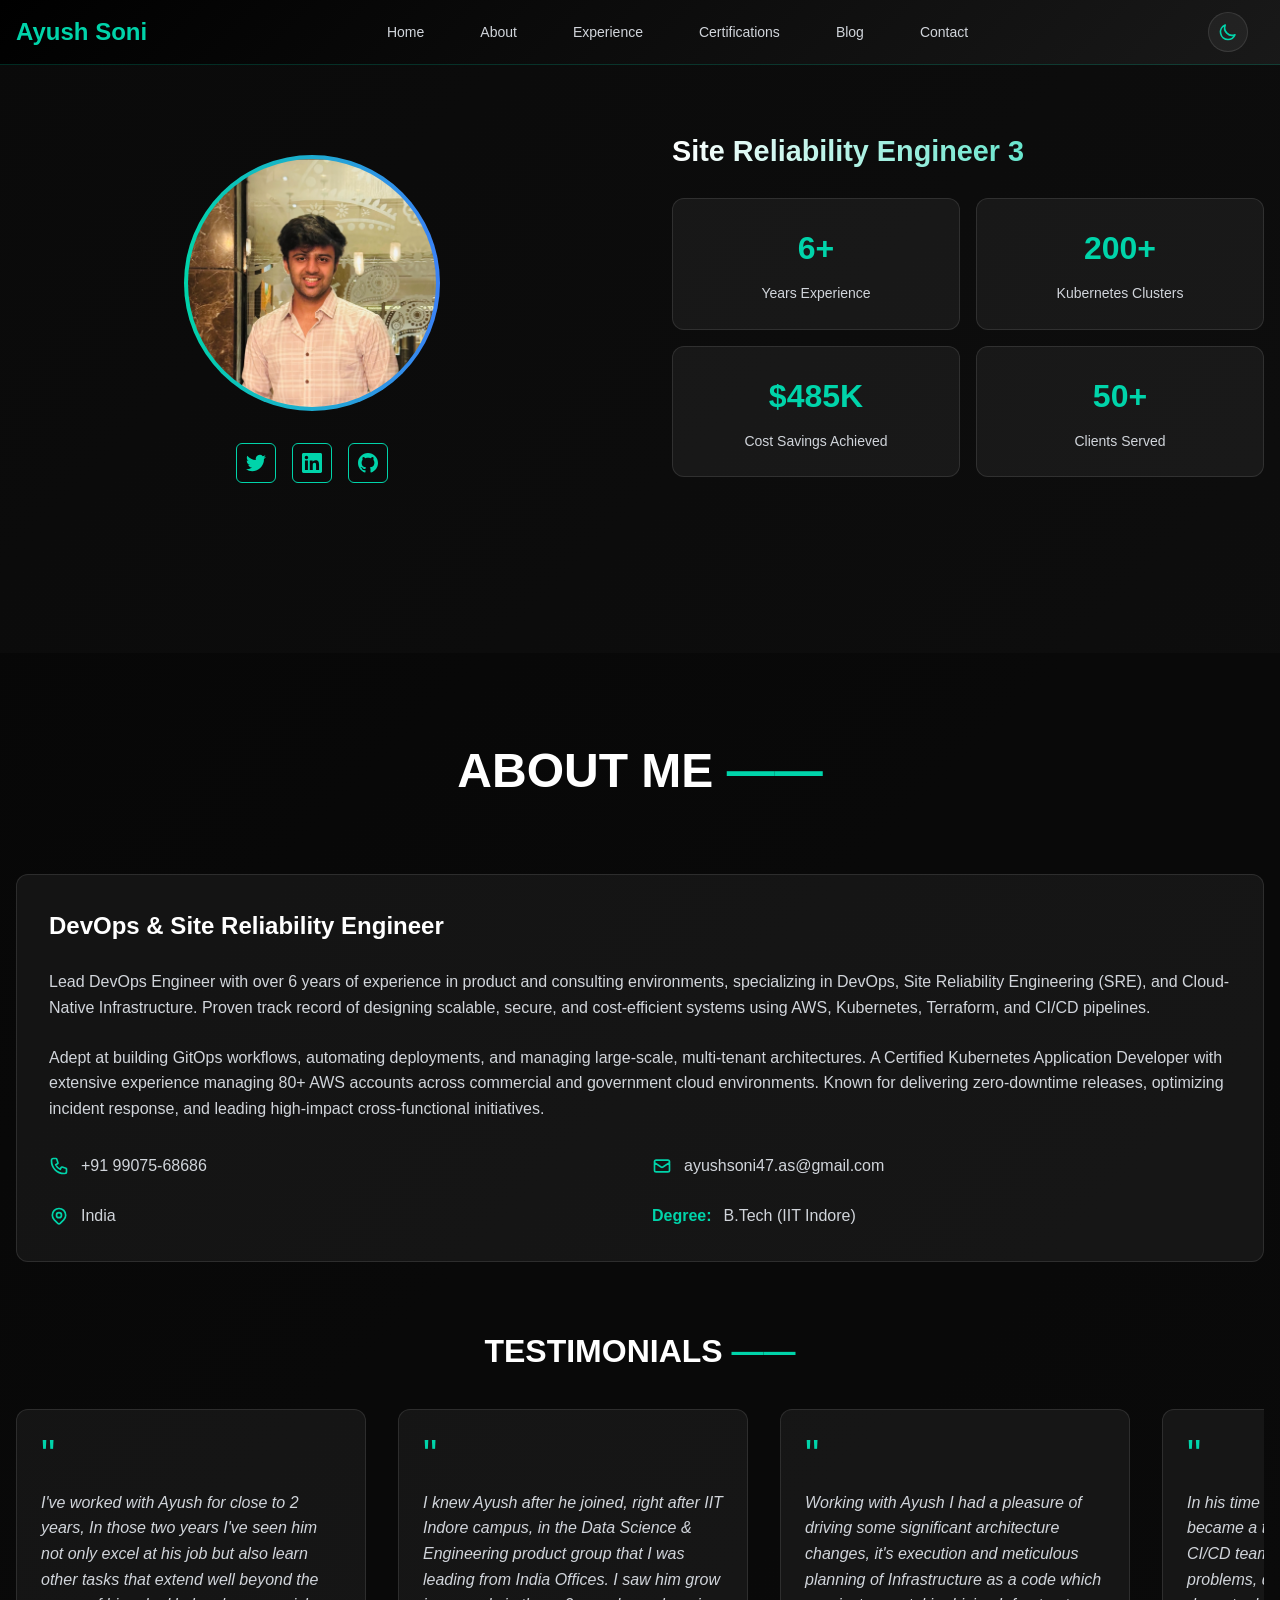
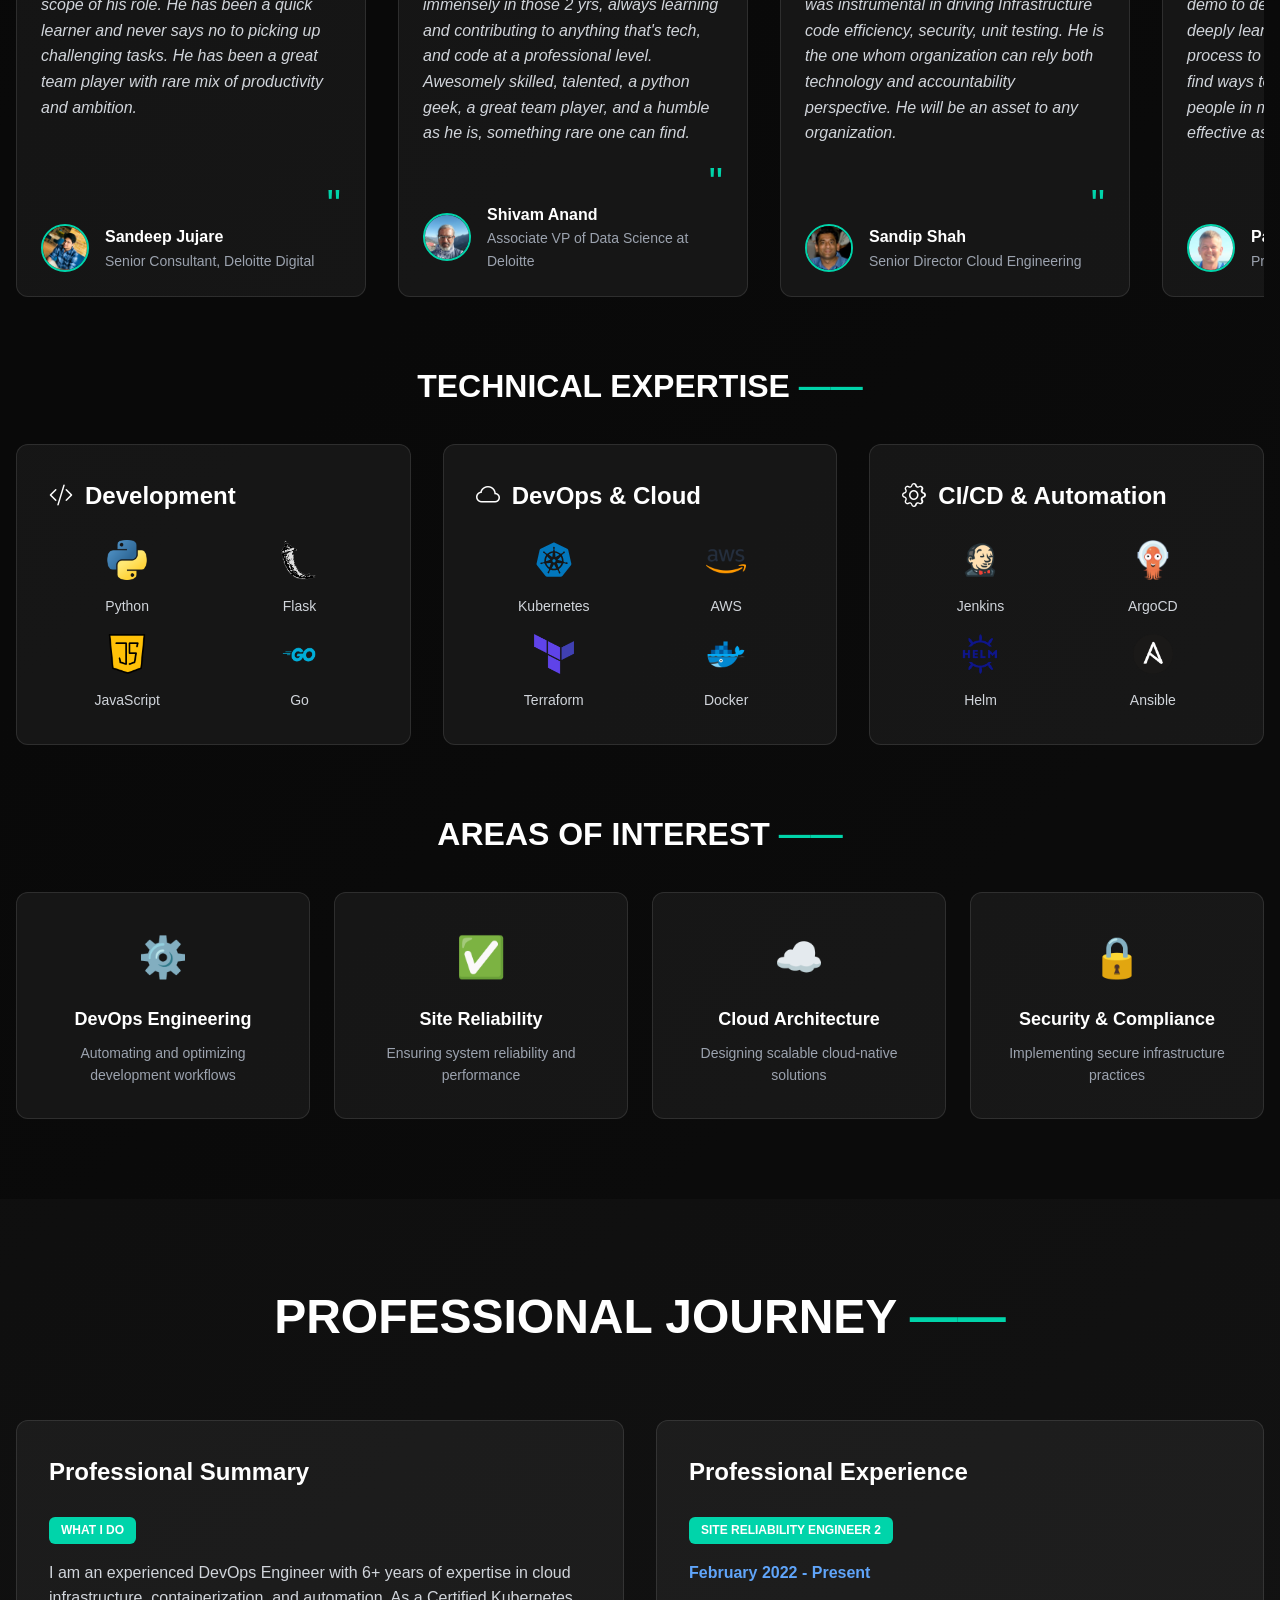
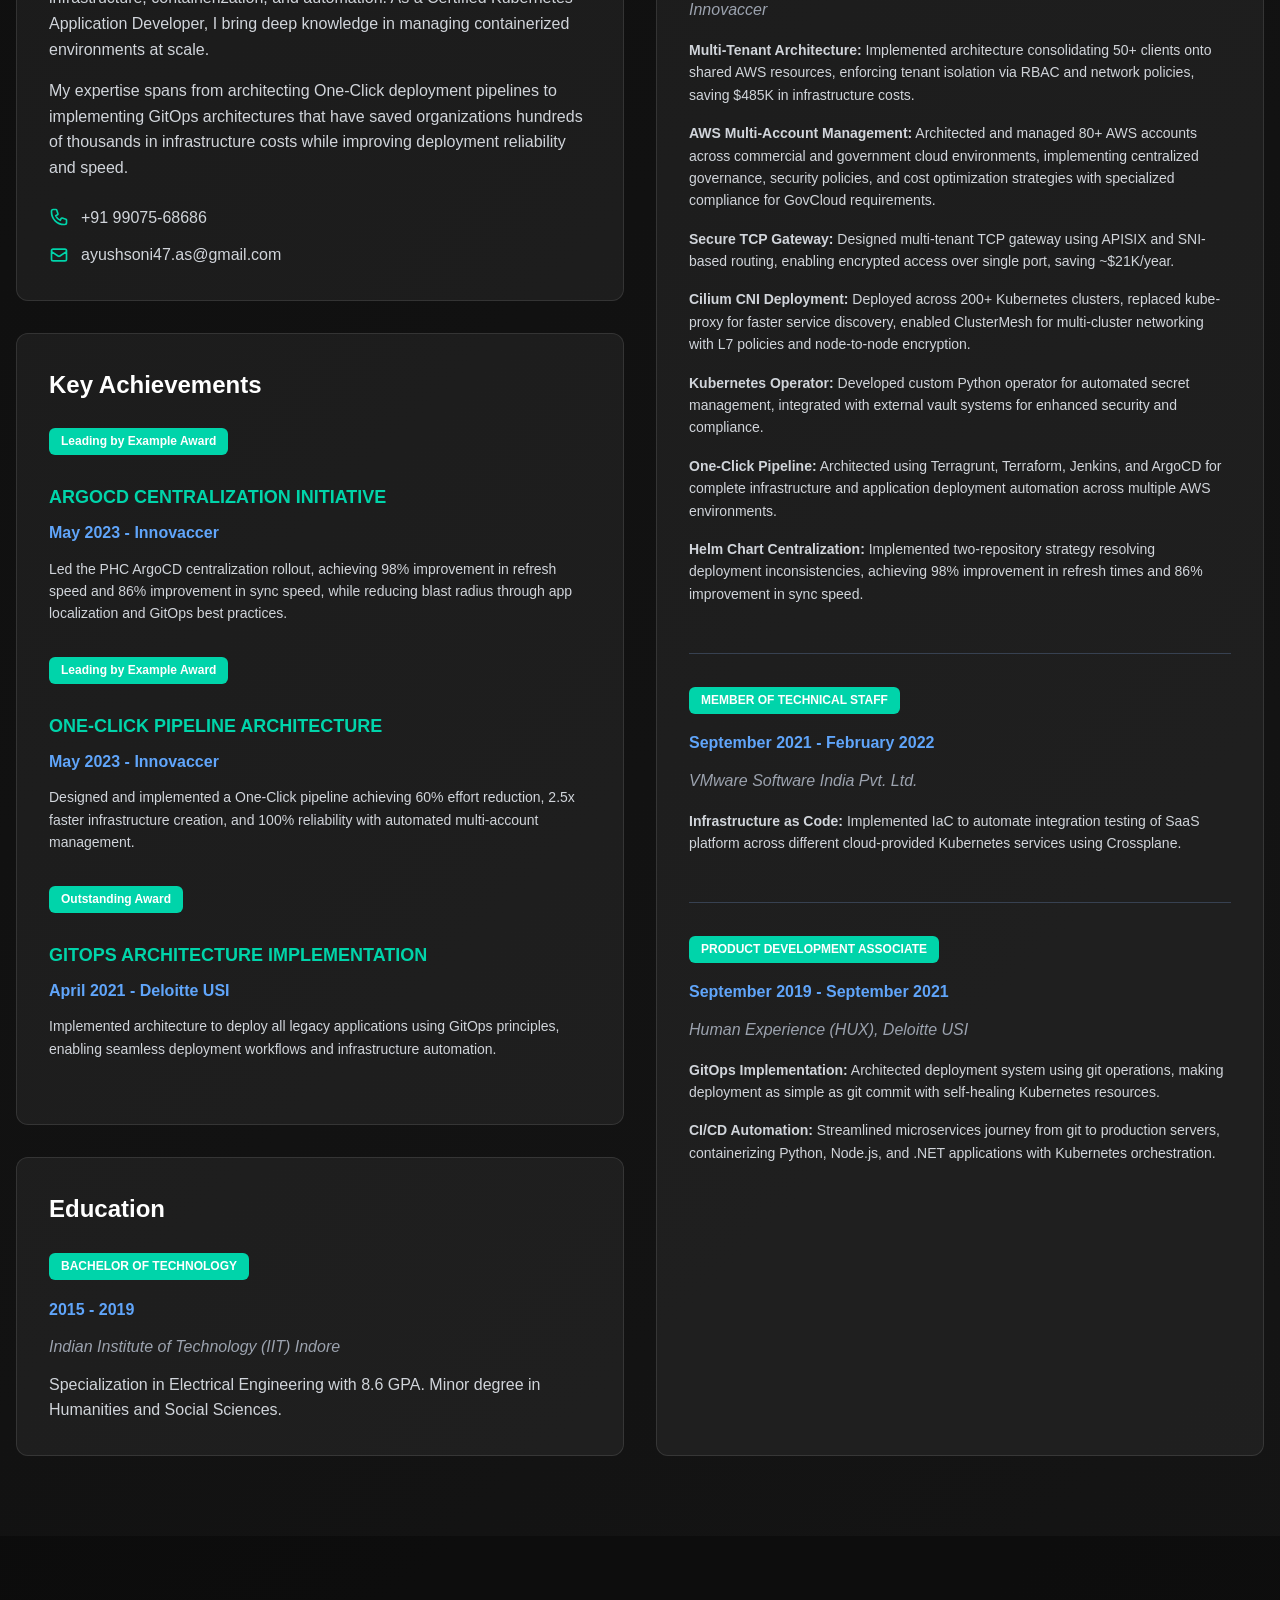
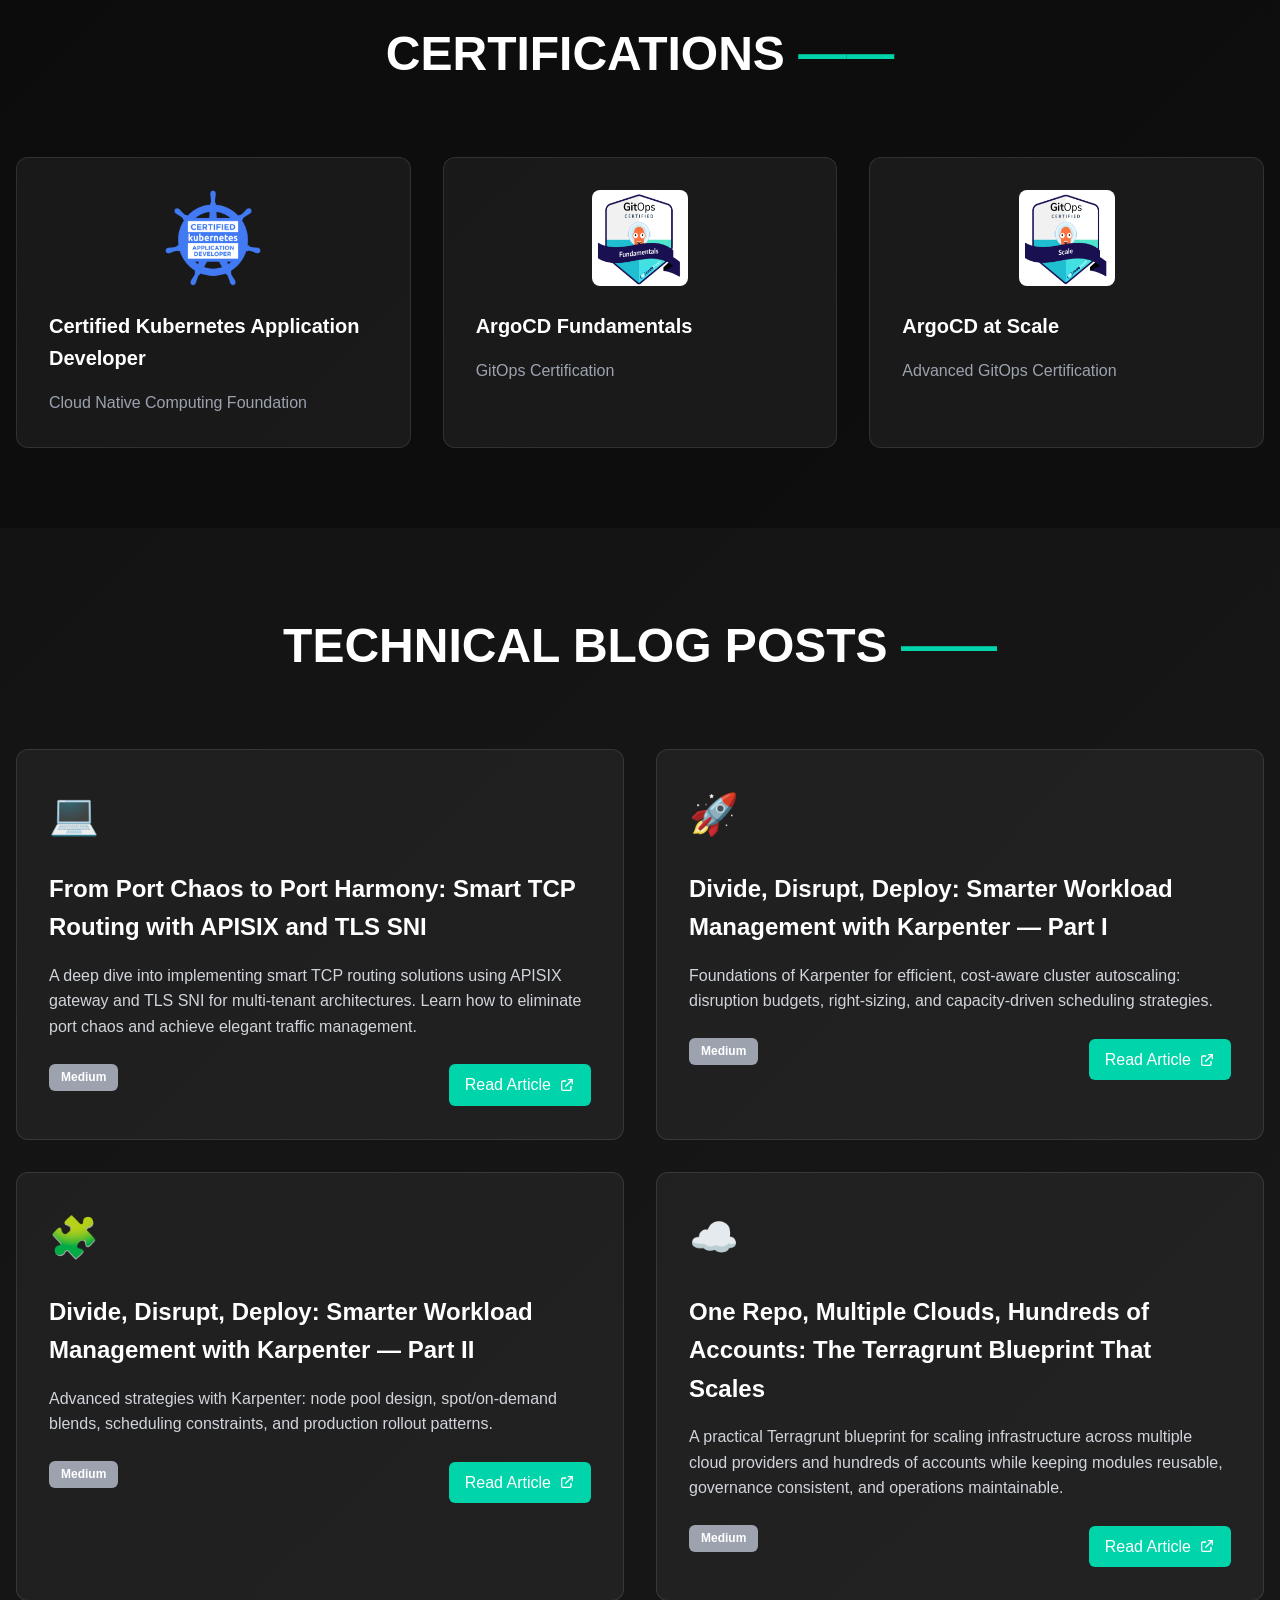
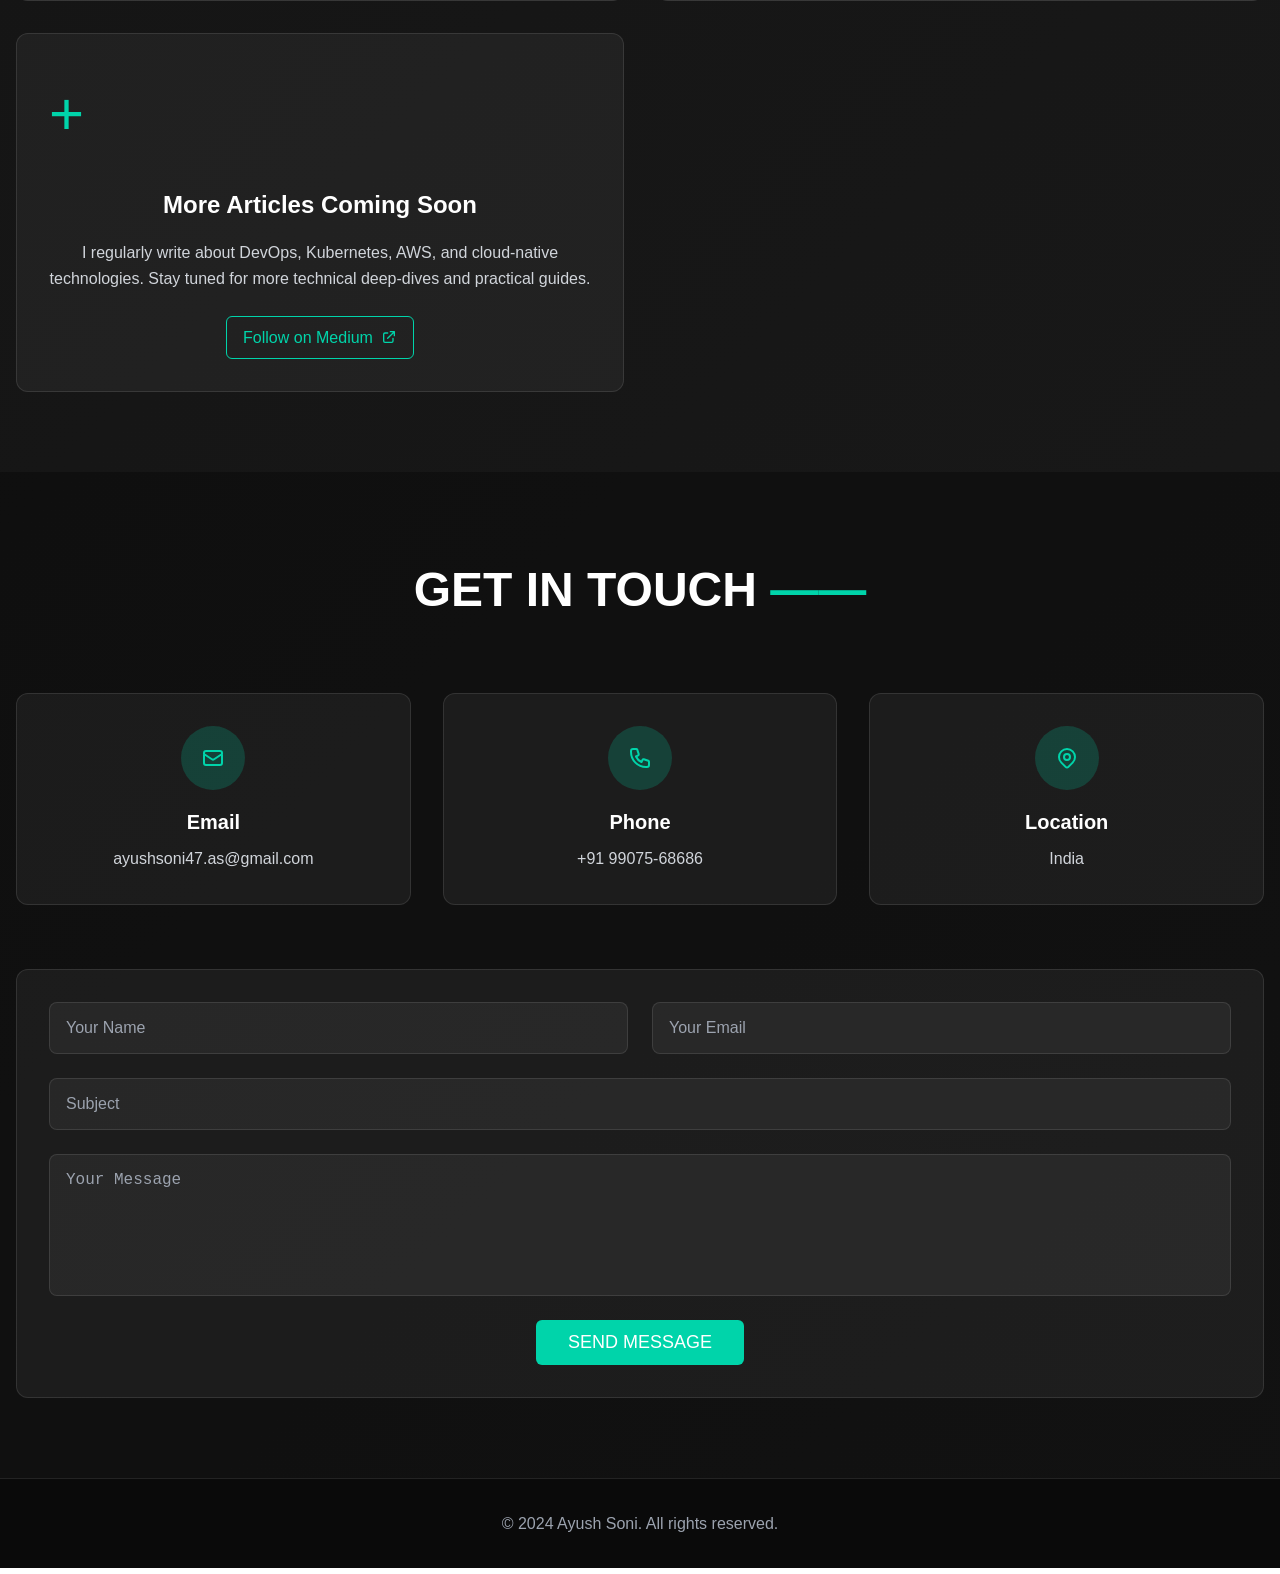
==== index.html @ b1279af6 "adding medium blog" ====
<!DOCTYPE html>
<html lang="en">
<head>
    <meta charset="UTF-8">
    <meta name="viewport" content="width=device-width, initial-scale=1.0">
    <title>Ayush Soni - Lead Site Reliability Engineer</title>
    <meta name="description" content="Professional portfolio of Ayush Soni - Lead DevOps Engineer with 6+ years experience in cloud infrastructure, Kubernetes, and automation" />
    <meta name="author" content="Ayush Soni" />
  <link href="assets/vendor/bootstrap-icons/bootstrap-icons.css" rel="stylesheet">
  <style>
        * {
            margin: 0;
            padding: 0;
            box-sizing: border-box;
        }

        /* Theme Variables */
        :root {
            /* Dark Theme (Default) */
            --bg-primary: linear-gradient(135deg, #0a0a0a 0%, #1a1a1a 100%);
            --bg-secondary: rgba(0, 0, 0, 0.3);
            --bg-card: rgba(255, 255, 255, 0.05);
            --bg-card-hover: rgba(255, 255, 255, 0.08);
            --bg-nav: linear-gradient(135deg, rgba(0, 0, 0, 0.95) 0%, rgba(26, 26, 26, 0.95) 100%);
            --text-primary: white;
            --text-secondary: #d1d5db;
            --text-muted: #9ca3af;
            --text-accent: #00d4aa;
            --border-primary: rgba(255, 255, 255, 0.1);
            --border-accent: rgba(0, 212, 170, 0.2);
            --border-divider: #374151;
            --input-bg: rgba(255, 255, 255, 0.05);
            --input-border: rgba(255, 255, 255, 0.1);
            --input-placeholder: #9ca3af;
            --footer-bg: #0a0a0a;
            --social-bg: rgba(0, 212, 170, 0.2);
        }

        [data-theme="light"] {
            /* Light Theme */
            --bg-primary: linear-gradient(135deg, #f8fafc 0%, #e2e8f0 100%);
            --bg-secondary: rgba(255, 255, 255, 0.8);
            --bg-card: rgba(255, 255, 255, 0.9);
            --bg-card-hover: rgba(255, 255, 255, 1);
            --bg-nav: linear-gradient(135deg, rgba(255, 255, 255, 0.95) 0%, rgba(248, 250, 252, 0.95) 100%);
            --text-primary: #1f2937;
            --text-secondary: #374151;
            --text-muted: #6b7280;
            --text-accent: #00a085;
            --border-primary: rgba(0, 0, 0, 0.1);
            --border-accent: rgba(0, 160, 133, 0.3);
            --border-divider: #e5e7eb;
            --input-bg: rgba(255, 255, 255, 0.8);
            --input-border: rgba(0, 0, 0, 0.1);
            --input-placeholder: #6b7280;
            --footer-bg: #f8fafc;
            --social-bg: rgba(0, 160, 133, 0.1);
        }

        /* Theme Toggle Button */
        .theme-toggle {
            background: var(--bg-card);
            border: 1px solid var(--border-primary);
            border-radius: 50%;
            width: 2.5rem;
            height: 2.5rem;
            display: flex;
            align-items: center;
            justify-content: center;
            cursor: pointer;
            transition: all 0.3s ease;
            margin-right: 1rem;
        }

        .theme-toggle:hover {
            background: var(--bg-card-hover);
            border-color: var(--text-accent);
            transform: scale(1.05);
        }

        .theme-toggle svg {
            width: 1.25rem;
            height: 1.25rem;
            color: var(--text-accent);
            transition: all 0.3s ease;
        }

        .theme-toggle .sun-icon {
            display: none;
        }

        [data-theme="light"] .theme-toggle .sun-icon {
            display: block;
        }

        [data-theme="light"] .theme-toggle .moon-icon {
            display: none;
        }

        body {
            background: var(--bg-primary);
            color: var(--text-primary);
            font-family: -apple-system, BlinkMacSystemFont, 'Segoe UI', Roboto, sans-serif;
            line-height: 1.6;
            transition: all 0.3s ease;
        }
        
        .container {
            max-width: 1280px;
            margin: 0 auto;
            padding: 0 1rem;
        }
        
        /* Navigation */
        nav {
            position: fixed;
            top: 0;
            width: 100%;
            background: var(--bg-nav);
            backdrop-filter: blur(10px);
            border-bottom: 1px solid var(--border-accent);
            z-index: 50;
        }
        
        .nav-container {
            display: flex;
            justify-content: space-between;
            align-items: center;
            height: 4rem;
            max-width: 1280px;
            margin: 0 auto;
            padding: 0 1rem;
        }
        
        .logo {
            font-size: 1.5rem;
            font-weight: bold;
            color: var(--text-accent);
        }
        
        .nav-links {
            display: flex;
            gap: 2rem;
            list-style: none;
        }
        
        .nav-links a {
            color: var(--text-secondary);
            text-decoration: none;
            padding: 0.5rem 0.75rem;
            border-radius: 0.375rem;
            font-size: 0.875rem;
            font-weight: 500;
            transition: color 0.3s;
        }
        
        .nav-links a:hover {
            color: var(--text-accent);
        }
        
        .mobile-menu {
            display: none;
            flex-direction: column;
            cursor: pointer;
        }
        
        .mobile-menu span {
            width: 25px;
            height: 3px;
            background: var(--text-secondary);
            margin: 3px 0;
            transition: 0.3s;
        }
        
        .mobile-menu.active span:nth-child(1) {
            transform: rotate(-45deg) translate(-5px, 6px);
        }
        
        .mobile-menu.active span:nth-child(2) {
            opacity: 0;
        }
        
        .mobile-menu.active span:nth-child(3) {
            transform: rotate(45deg) translate(-5px, -6px);
        }
        
        .nav-links.active {
            display: flex;
            position: fixed;
            top: 4rem;
            left: 0;
            right: 0;
            background: var(--bg-nav);
            backdrop-filter: blur(10px);
            flex-direction: column;
            padding: 2rem;
            border-bottom: 1px solid var(--border-accent);
        }
        
        /* Sections */
        section {
            padding: 5rem 0;
        }
        
        .section-title {
            font-size: 3rem;
            font-weight: bold;
            margin-bottom: 4rem;
            text-align: center;
            color: var(--text-primary);
        }
        
        .accent {
            color: var(--text-accent);
        }
        
        .gradient-text {
            background: linear-gradient(to right, var(--text-primary), var(--text-accent));
            -webkit-background-clip: text;
            -webkit-text-fill-color: transparent;
            background-clip: text;
        }
        
        /* Hero Section */
        .hero {
            padding-top: 8rem;
            padding-bottom: 5rem;
        }
        
        .hero-grid {
            display: grid;
            grid-template-columns: 1fr 1fr;
            gap: 4rem;
            align-items: center;
            margin-bottom: 4rem;
        }
        
        .hero-title {
            font-size: 1.8rem;
            font-weight: bold;
            margin-bottom: 1.5rem;
        }
        
        .stats-grid {
            display: grid;
            grid-template-columns: 1fr 1fr;
            gap: 1rem;
            margin-bottom: 2rem;
        }

        .stat-card {
            background: var(--bg-card);
            border: 1px solid var(--border-primary);
            border-radius: 0.75rem;
            padding: 1.5rem;
            text-align: center;
            transition: all 0.3s;
        }
        
        .stat-card:hover {
            background: var(--bg-card-hover);
            border-color: var(--text-accent);
        }
        
        .stat-number {
            font-size: 2rem;
            font-weight: bold;
            color: var(--text-accent);
            margin-bottom: 0.5rem;
        }
        
        .stat-label {
            color: var(--text-secondary);
            font-size: 0.875rem;
        }
        
        .profile-section {
            display: flex;
            flex-direction: column;
            align-items: center;
            gap: 2rem;
        }
        
        .profile-image {
            width: 16rem;
            height: 16rem;
            border-radius: 50%;
            background: linear-gradient(to right, var(--text-accent), #3b82f6);
            padding: 0.25rem;
        }
        
        .profile-image img {
            width: 100%;
            height: 100%;
            border-radius: 50%;
            object-fit: cover;
        }

        .social-links {
            display: flex;
            gap: 1rem;
        }
        
        .social-btn {
            width: 2.5rem;
            height: 2.5rem;
            border: 1px solid var(--text-accent);
            background: transparent;
            color: var(--text-accent);
            border-radius: 0.375rem;
            display: flex;
            align-items: center;
            justify-content: center;
            text-decoration: none;
            transition: all 0.3s;
        }
        
        .social-btn:hover {
            background: var(--text-accent);
            color: var(--text-primary);
        }

        /* Light theme specific improvements */
        [data-theme="light"] .social-btn:hover {
            color: white;
        }

        [data-theme="light"] .btn:hover {
            filter: brightness(0.9);
        }

        [data-theme="light"] .btn-outline:hover {
            color: white;
        }

        [data-theme="light"] .badge {
            color: white;
        }

        [data-theme="light"] .card {
            box-shadow: 0 1px 3px 0 rgba(0, 0, 0, 0.1), 0 1px 2px 0 rgba(0, 0, 0, 0.06);
        }

        [data-theme="light"] .card:hover {
            box-shadow: 0 4px 6px -1px rgba(0, 0, 0, 0.1), 0 2px 4px -1px rgba(0, 0, 0, 0.06);
        }
        
        /* Cards */
        .card {
            background: var(--bg-card);
            border: 1px solid var(--border-primary);
            border-radius: 0.75rem;
            padding: 2rem;
            transition: all 0.3s;
        }
        
        .card:hover {
            border-color: var(--text-accent);
            background: var(--bg-card-hover);
        }
        
        .card-title {
            font-size: 1.5rem;
            font-weight: bold;
            margin-bottom: 1.5rem;
            color: var(--text-primary);
        }
        
        .badge {
            background: var(--text-accent);
            color: var(--text-primary);
            padding: 0.25rem 0.75rem;
            border-radius: 0.375rem;
            font-size: 0.75rem;
            font-weight: 600;
            display: inline-block;
            margin-bottom: 1rem;
        }
        
        /* About Section */
        .about {
            background: var(--bg-secondary);
        }
        
        .about-grid {
            display: grid;
            grid-template-columns: 1fr;
            gap: 2rem;
            margin-bottom: 4rem;
        }
        
        .contact-info {
            display: grid;
            grid-template-columns: 1fr 1fr;
            gap: 1.5rem;
            margin-top: 2rem;
        }
        
        .contact-item {
            display: flex;
            align-items: center;
            gap: 0.75rem;
        }
        
        .contact-icon {
            color: var(--text-accent);
            width: 1.25rem;
            height: 1.25rem;
        }
        
        /* Testimonials */
        .testimonials {
            margin-bottom: 4rem;
            overflow: hidden;
            position: relative;
        }
        
        .testimonial-container {
            position: relative;
            max-width: 100%;
            margin: 0 auto;
        }
        
        .testimonial-slider {
            display: flex;
            animation: slideVisible 60s linear infinite;
            width: calc(352px * 12); /* Triple width for truly seamless loop */
        }
        
        .testimonial-card {
            background: var(--bg-card);
            border: 1px solid var(--border-primary);
            border-radius: 0.75rem;
            padding: 1.5rem;
            width: 350px;
            margin-right: 2rem;
            flex-shrink: 0;
            display: flex;
            flex-direction: column;
            transition: all 0.3s;
        }
        
        .testimonial-card:hover {
            border-color: var(--text-accent);
            background: var(--bg-card-hover);
            transform: translateY(-5px);
        }
        
        @keyframes slideVisible {
            0% {
                transform: translateX(0);
            }
            100% {
                transform: translateX(calc(-352px * 4));
            }
        }
        
        .quote-start, .quote-end {
            color: var(--text-accent);
            font-size: 2.5rem;
            line-height: 1;
        }
        
        .quote-end {
            align-self: flex-end;
        }
        
        .testimonial-text {
            color: var(--text-secondary);
            margin: 1rem 0;
            flex-grow: 1;
            font-style: italic;
        }
        
        .testimonial-author {
            display: flex;
            align-items: center;
            gap: 1rem;
            margin-top: auto;
        }
        
        .author-avatar {
            width: 3rem;
            height: 3rem;
            border-radius: 50%;
            border: 2px solid var(--text-accent);
        }
        
        .author-name {
            color: var(--text-primary);
            font-weight: 600;
        }

        .author-position {
            color: var(--text-muted);
            font-size: 0.875rem;
        }

        /* Technical Expertise */
        .tech-grid {
            display: grid;
            grid-template-columns: repeat(3, 1fr);
            gap: 2rem;
            margin-bottom: 4rem;
        }
        
        .tech-item {
            display: grid;
            grid-template-columns: 1fr 1fr;
            gap: 1rem;
        }
        
        .tech-card {
            text-align: center;
        }
        
        .tech-icon {
            font-size: 2.5rem;
            margin-bottom: 0.5rem;
        }
        
        .tech-name {
            font-size: 0.875rem;
            color: var(--text-secondary);
        }
        
        /* Areas of Interest */
        .interest-grid {
            display: grid;
            grid-template-columns: repeat(4, 1fr);
            gap: 1.5rem;
        }
        
        .interest-card {
            text-align: center;
        }
        
        .interest-icon {
            color: var(--text-accent);
            font-size: 2.5rem;
            margin-bottom: 1rem;
        }

        .interest-title {
            font-size: 1.125rem;
            font-weight: bold;
            margin-bottom: 0.5rem;
            color: var(--text-primary);
        }
        
        .interest-desc {
            color: var(--text-muted);
            font-size: 0.875rem;
        }
        
        /* Experience Section */
        .experience-grid {
            display: grid;
            grid-template-columns: 1fr 1fr;
            gap: 2rem;
        }
        
        .experience-left {
            display: flex;
            flex-direction: column;
            gap: 2rem;
        }
        
        .achievement-item {
            margin-bottom: 2rem;
        }
        
        .achievement-title {
            color: var(--text-accent);
            font-weight: bold;
            font-size: 1.125rem;
            margin-bottom: 0.5rem;
        }
        
        .achievement-date {
            color: #60a5fa;
            font-weight: 600;
            margin-bottom: 0.75rem;
        }
        
        .achievement-desc {
            color: var(--text-secondary);
            font-size: 0.875rem;
            line-height: 1.6;
        }
        
        .experience-item {
            margin-bottom: 2rem;
            padding-bottom: 2rem;
            border-bottom: 1px solid var(--border-divider);
        }
        
        .experience-item:last-child {
            border-bottom: none;
            margin-bottom: 0;
            padding-bottom: 0;
        }
        
        .experience-desc {
            color: var(--text-secondary);
            font-size: 0.875rem;
            margin-bottom: 1rem;
        }

        /* Certifications */
        .cert-grid {
            display: grid;
            grid-template-columns: repeat(3, 1fr);
            gap: 2rem;
        }
        
        .cert-icon {
            width: 6rem;
            height: 6rem;
            margin: 0 auto 1.5rem;
            font-size: 3.75rem;
            display: flex;
            align-items: center;
            justify-content: center;
        }
        
        .cert-logo {
            width: 6rem;
            height: 6rem;
            margin: 0 auto 1.5rem;
            background: var(--text-primary);
            border-radius: 0.5rem;
            display: flex;
            align-items: center;
            justify-content: center;
            font-weight: bold;
            color: var(--bg-primary);
        }
        
        .cert-title {
            font-size: 1.25rem;
            font-weight: bold;
            margin-bottom: 1rem;
            color: var(--text-primary);
        }
        
        .cert-org {
            color: var(--text-muted);
        }
        
        /* Blog Section */
        .blog-grid {
            display: grid;
            grid-template-columns: 1fr 1fr;
            gap: 2rem;
        }
        
        .blog-icon {
            color: var(--text-accent);
            font-size: 2.5rem;
            margin-bottom: 1.5rem;
        }

        .blog-title {
            font-size: 1.5rem;
            font-weight: bold;
            margin-bottom: 1rem;
            color: var(--text-primary);
        }
        
        .blog-desc {
            color: var(--text-secondary);
            margin-bottom: 1.5rem;
        }
        
        .blog-footer {
            display: flex;
            justify-content: space-between;
            align-items: center;
        }
        
        .btn {
            background: var(--text-accent);
            color: var(--text-primary);
            padding: 0.5rem 1rem;
            border: none;
            border-radius: 0.375rem;
            text-decoration: none;
            display: inline-flex;
            align-items: center;
            gap: 0.5rem;
            transition: all 0.3s;
        }
        
        .btn:hover {
            background: var(--text-accent);
            filter: brightness(0.9);
        }
        
        .btn-outline {
            background: transparent;
            border: 1px solid var(--text-accent);
            color: var(--text-accent);
        }
        
        .btn-outline:hover {
            background: var(--text-accent);
            color: var(--text-primary);
        }
        
        /* Contact Section */
        .contact {
            background: var(--bg-secondary);
        }
        
        .contact-grid {
            display: grid;
            grid-template-columns: repeat(3, 1fr);
            gap: 2rem;
            margin-bottom: 4rem;
        }
        
        .contact-card {
            text-align: center;
        }
        
        .contact-card-icon {
            width: 4rem;
            height: 4rem;
            margin: 0 auto 1rem;
            background: var(--social-bg);
            border-radius: 50%;
            display: flex;
            align-items: center;
            justify-content: center;
            color: var(--text-accent);
        }
        
        .contact-card-title {
            font-size: 1.25rem;
            font-weight: bold;
            margin-bottom: 0.5rem;
            color: var(--text-primary);
        }
        
        .contact-card-text {
            color: var(--text-secondary);
        }
        
        /* Form */
        .form {
            display: flex;
            flex-direction: column;
            gap: 1.5rem;
        }
        
        .form-row {
            display: grid;
            grid-template-columns: 1fr 1fr;
            gap: 1.5rem;
        }
        
        .form-input {
            width: 100%;
            padding: 1rem;
            background: var(--input-bg);
            border: 1px solid var(--input-border);
            border-radius: 0.5rem;
            color: var(--text-primary);
            font-size: 1rem;
        }
        
        .form-input::placeholder {
            color: var(--input-placeholder);
        }
        
        .form-input:focus {
            outline: none;
            border-color: var(--text-accent);
        }
        
        .form-textarea {
            resize: none;
            min-height: 8rem;
        }
        
        .form-submit {
            text-align: center;
        }
        
        .btn-large {
            padding: 0.75rem 2rem;
            font-size: 1.125rem;
        }
        
        /* Footer */
        footer {
            background: var(--footer-bg);
            border-top: 1px solid var(--border-primary);
            padding: 2rem 0;
            text-align: center;
        }
        
        .footer-text {
            color: var(--text-muted);
        }
        
        /* Responsive */
        @media (max-width: 1024px) {
            .hero-grid,
            .experience-grid,
            .blog-grid {
                grid-template-columns: 1fr;
            }
            
            .tech-grid {
                grid-template-columns: 1fr;
            }
            
            .interest-grid {
                grid-template-columns: repeat(2, 1fr);
            }
            
            .testimonial-grid {
                grid-template-columns: 1fr;
            }
        }
        
        @media (max-width: 768px) {
            .nav-links {
                display: none;
            }
            
            .mobile-menu {
                display: flex;
            }
            
            .hero-title {
                font-size: 1.8rem;
            }
            
            .section-title {
                font-size: 2rem;
            }
            
            .stats-grid,
            .contact-info,
            .form-row {
                grid-template-columns: 1fr;
            }
            
            .cert-grid,
            .contact-grid {
                grid-template-columns: 1fr;
            }
            
            .interest-grid {
                grid-template-columns: 1fr;
            }
            
            .testimonial-grid {
                grid-template-columns: 1fr;
            }
        }
        
        /* Smooth scrolling */
        html {
            scroll-behavior: smooth;
        }
        
        /* Animations */
        .fade-in {
            opacity: 0;
            transform: translateY(20px);
            animation: fadeIn 0.6s ease-out forwards;
        }
        
        @keyframes fadeIn {
            to {
                opacity: 1;
                transform: translateY(0);
            }
        }

        /* Navigation Actions */
        .nav-actions {
            display: flex;
            align-items: center;
            gap: 1rem;
        }
  </style>
</head>
<body>
    <!-- Navigation -->
    <nav>
        <div class="nav-container">
            <div class="logo">Ayush Soni</div>
            <ul class="nav-links">
                <li><a href="#home">Home</a></li>
                <li><a href="#about">About</a></li>
                <li><a href="#experience">Experience</a></li>
                <li><a href="#certifications">Certifications</a></li>
                <li><a href="#blog">Blog</a></li>
                <li><a href="#contact">Contact</a></li>
            </ul>
            <div class="nav-actions">
                <!-- Theme Toggle Button -->
                <button class="theme-toggle" id="theme-toggle" aria-label="Toggle theme">
                    <svg class="moon-icon" fill="none" stroke="currentColor" viewBox="0 0 24 24">
                        <path stroke-linecap="round" stroke-linejoin="round" stroke-width="2" d="M20.354 15.354A9 9 0 018.646 3.646 9.003 9.003 0 0012 21a9.003 9.003 0 008.354-5.646z"/>
                    </svg>
                    <svg class="sun-icon" fill="none" stroke="currentColor" viewBox="0 0 24 24">
                        <path stroke-linecap="round" stroke-linejoin="round" stroke-width="2" d="M12 3v1m0 16v1m9-9h-1M4 12H3m15.364 6.364l-.707-.707M6.343 6.343l-.707-.707m12.728 0l-.707.707M6.343 17.657l-.707.707M16 12a4 4 0 11-8 0 4 4 0 018 0z"/>
                    </svg>
                </button>
                <div class="mobile-menu">
                    <span></span>
                    <span></span>
                    <span></span>
                </div>
            </div>
        </div>
    </nav>

    <!-- Hero Section -->
    <section id="home" class="hero">
        <div class="container">
            <div class="hero-grid">
                <!-- Left Panel - Profile and Social -->
                <div class="profile-section">
                    <div class="profile-image">
                        <img src="assets/img/me.jpg" alt="Ayush Soni" />
                    </div>
                    
                    <!-- Social Handles -->
                    <div class="social-links">
                        <a href="https://twitter.com/ayushsoni_7" target="_blank" class="social-btn">
                            <svg width="20" height="20" fill="currentColor" viewBox="0 0 24 24">
                                <path d="M23.953 4.57a10 10 0 01-2.825.775 4.958 4.958 0 002.163-2.723c-.951.555-2.005.959-3.127 1.184a4.92 4.92 0 00-8.384 4.482C7.69 8.095 4.067 6.13 1.64 3.162a4.822 4.822 0 00-.666 2.475c0 1.71.87 3.213 2.188 4.096a4.904 4.904 0 01-2.228-.616v.06a4.923 4.923 0 003.946 4.827 4.996 4.996 0 01-2.212.085 4.936 4.936 0 004.604 3.417 9.867 9.867 0 01-6.102 2.105c-.39 0-.779-.023-1.17-.067a13.995 13.995 0 007.557 2.209c9.053 0 13.998-7.496 13.998-13.985 0-.21 0-.42-.015-.63A9.935 9.935 0 0024 4.59z"/>
                            </svg>
                        </a>
                        <a href="https://www.linkedin.com/in/ayush-soni-811b91137/" target="_blank" class="social-btn">
                            <svg width="20" height="20" fill="currentColor" viewBox="0 0 24 24">
                                <path d="M20.447 20.452h-3.554v-5.569c0-1.328-.027-3.037-1.852-3.037-1.853 0-2.136 1.445-2.136 2.939v5.667H9.351V9h3.414v1.561h.046c.477-.9 1.637-1.85 3.37-1.85 3.601 0 4.267 2.37 4.267 5.455v6.286zM5.337 7.433c-1.144 0-2.063-.926-2.063-2.065 0-1.138.92-2.063 2.063-2.063 1.14 0 2.064.925 2.064 2.063 0 1.139-.925 2.065-2.064 2.065zm1.782 13.019H3.555V9h3.564v11.452zM22.225 0H1.771C.792 0 0 .774 0 1.729v20.542C0 23.227.792 24 1.771 24h20.451C23.2 24 24 23.227 24 22.271V1.729C24 .774 23.2 0 22.222 0h.003z"/>
                            </svg>
                        </a>
                        <a href="https://github.com/soni-ayush" target="_blank" class="social-btn">
                            <svg width="20" height="20" fill="currentColor" viewBox="0 0 24 24">
                                <path d="M12 0c-6.626 0-12 5.373-12 12 0 5.302 3.438 9.8 8.207 11.387.599.111.793-.261.793-.577v-2.234c-3.338.726-4.033-1.416-4.033-1.416-.546-1.387-1.333-1.756-1.333-1.756-1.089-.745.083-.729.083-.729 1.205.084 1.839 1.237 1.839 1.237 1.07 1.834 2.807 1.304 3.492.997.107-.775.418-1.305.762-1.604-2.665-.305-5.467-1.334-5.467-5.931 0-1.311.469-2.381 1.236-3.221-.124-.303-.535-1.524.117-3.176 0 0 1.008-.322 3.301 1.23.957-.266 1.983-.399 3.003-.404 1.02.005 2.047.138 3.006.404 2.291-1.552 3.297-1.23 3.297-1.23.653 1.653.242 2.874.118 3.176.77.84 1.235 1.911 1.235 3.221 0 4.609-2.807 5.624-5.479 5.921.43.372.823 1.102.823 2.222v3.293c0 .319.192.694.801.576 4.765-1.589 8.199-6.086 8.199-11.386 0-6.627-5.373-12-12-12z"/>
                            </svg>
                        </a>
                    </div>
                </div>

                <!-- Right Panel - Title and Stats -->
                <div>
                    <h1 class="hero-title gradient-text">
                        Site Reliability Engineer 3
                    </h1>
                    <!-- <h2 class="hero-title gradient-text">
                        & Cloud Infrastructure Specialist
                    </h2> -->
                    
                    <div class="stats-grid">
                        <div class="stat-card">
                            <div class="stat-number">6+</div>
                            <div class="stat-label">Years Experience</div>
                        </div>
                        <div class="stat-card">
                            <div class="stat-number">200+</div>
                            <div class="stat-label">Kubernetes Clusters</div>
                        </div>
                        <div class="stat-card">
                            <div class="stat-number">$485K</div>
                            <div class="stat-label">Cost Savings Achieved</div>
                        </div>
                        <div class="stat-card">
                            <div class="stat-number">50+</div>
                            <div class="stat-label">Clients Served</div>
                        </div>
                    </div>
                </div>
            </div>
        </div>
    </section>

    <!-- About Section -->
    <section id="about" class="about">
        <div class="container">
            <h2 class="section-title">
                ABOUT ME <span class="accent">——</span>
            </h2>
            
            <div class="about-grid">
                <div class="card">
                    <h3 class="card-title accent">DevOps & Site Reliability Engineer</h3>
                    <p style="color: var(--text-secondary); margin-bottom: 1.5rem; line-height: 1.6;">
                        Lead DevOps Engineer with over 6 years of experience in product and consulting environments, specializing in DevOps, Site Reliability Engineering (SRE), and Cloud-Native Infrastructure. Proven track record of designing scalable, secure, and cost-efficient systems using AWS, Kubernetes, Terraform, and CI/CD pipelines.
                    </p>
                    <p style="color: var(--text-secondary); margin-bottom: 2rem; line-height: 1.6;">
                        Adept at building GitOps workflows, automating deployments, and managing large-scale, multi-tenant architectures. A Certified Kubernetes Application Developer with extensive experience managing 80+ AWS accounts across commercial and government cloud environments. Known for delivering zero-downtime releases, optimizing incident response, and leading high-impact cross-functional initiatives.
                    </p>
                    
                    <div class="contact-info">
                        <div class="contact-item">
                            <svg class="contact-icon" fill="none" stroke="currentColor" viewBox="0 0 24 24">
                                <path stroke-linecap="round" stroke-linejoin="round" stroke-width="2" d="M3 5a2 2 0 012-2h3.28a1 1 0 01.948.684l1.498 4.493a1 1 0 01-.502 1.21l-2.257 1.13a11.042 11.042 0 005.516 5.516l1.13-2.257a1 1 0 011.21-.502l4.493 1.498a1 1 0 01.684.949V19a2 2 0 01-2 2h-1C9.716 21 3 14.284 3 6V5z"/>
                            </svg>
                            <span style="color: var(--text-secondary);">+91 99075-68686</span>
                        </div>
                        <div class="contact-item">
                            <svg class="contact-icon" fill="none" stroke="currentColor" viewBox="0 0 24 24">
                                <path stroke-linecap="round" stroke-linejoin="round" stroke-width="2" d="M3 8l7.89 5.26a2 2 0 002.22 0L21 8M5 19h14a2 2 0 002-2V7a2 2 0 00-2-2H5a2 2 0 00-2 2v10a2 2 0 002 2z"/>
                            </svg>
                            <span style="color: var(--text-secondary);">ayushsoni47.as@gmail.com</span>
                        </div>
                        <div class="contact-item">
                            <svg class="contact-icon" fill="none" stroke="currentColor" viewBox="0 0 24 24">
                                <path stroke-linecap="round" stroke-linejoin="round" stroke-width="2" d="M17.657 16.657L13.414 20.9a1.998 1.998 0 01-2.827 0l-4.244-4.243a8 8 0 1111.314 0z"/>
                                <path stroke-linecap="round" stroke-linejoin="round" stroke-width="2" d="M15 11a3 3 0 11-6 0 3 3 0 016 0z"/>
                            </svg>
                            <span style="color: var(--text-secondary);">India</span>
                        </div>
                        <div class="contact-item">
                            <span style="color: var(--text-accent); font-weight: 600;">Degree:</span>
                            <span style="color: var(--text-secondary);">B.Tech (IIT Indore)</span>
                        </div>
                    </div>
                </div>
            </div>
            
            <!-- Testimonials Section -->
            <div class="testimonials">
                <h3 class="section-title" style="font-size: 2rem; margin-bottom: 2rem;">
                    TESTIMONIALS <span class="accent">——</span>
                </h3>
                
                <div class="testimonial-container">
                    <div class="testimonial-slider">
                        <div class="testimonial-card">
                            <div class="quote-start">"</div>
                            <p class="testimonial-text">
                                I've worked with Ayush for close to 2 years, In those two years I've seen him not only excel at his job but also learn other tasks that extend well beyond the scope of his role. He has been a quick learner and never says no to picking up challenging tasks. He has been a great team player with rare mix of productivity and ambition.
                            </p>
                            <div class="quote-end">"</div>
                            <div class="testimonial-author">
                                <img src="assets/img/testimonials/sandip_jujare.jpeg" alt="Sandeep Jujare" class="author-avatar">
                                <div>
                                    <div class="author-name">Sandeep Jujare</div>
                                    <div class="author-position">Senior Consultant, Deloitte Digital</div>
                                </div>
                            </div>
                        </div>

                        <!-- Second set for continuous flow -->
                        <div class="testimonial-card">
                            <div class="quote-start">"</div>
                            <p class="testimonial-text">
                                I knew Ayush after he joined, right after IIT Indore campus, in the Data Science & Engineering product group that I was leading from India Offices. I saw him grow immensely in those 2 yrs, always learning and contributing to anything that's tech, and code at a professional level. Awesomely skilled, talented, a python geek, a great team player, and a humble as he is, something rare one can find.
                            </p>
                            <div class="quote-end">"</div>
                            <div class="testimonial-author">
                                <img src="assets/img/testimonials/shivam_anand.jpeg" alt="Shivam Anand" class="author-avatar">
                                <div>
                                    <div class="author-name">Shivam Anand</div>
                                    <div class="author-position">Associate VP of Data Science at Deloitte</div>
                                </div>
                            </div>
                        </div>

                        <div class="testimonial-card">
                            <div class="quote-start">"</div>
                            <p class="testimonial-text">
                                Working with Ayush I had a pleasure of driving some significant architecture changes, it's execution and meticulous planning of Infrastructure as a code which was instrumental in driving Infrastructure code efficiency, security, unit testing. He is the one whom organization can rely both technology and accountability perspective. He will be an asset to any organization.
                            </p>
                            <div class="quote-end">"</div>
                            <div class="testimonial-author">
                                <img src="assets/img/testimonials/sandip_shah.jpeg" alt="Sandip Shah" class="author-avatar">
                                <div>
                                    <div class="author-name">Sandip Shah</div>
                                    <div class="author-position">Senior Director Cloud Engineering</div>
                                </div>
                            </div>
                        </div>

                        <div class="testimonial-card">
                            <div class="quote-start">"</div>
                            <p class="testimonial-text">
                                In his time at Deloitte, Ayush quickly became a trusted technical resource on a CI/CD team who was able to understand problems, develop and test solutions, and demo to dev teams. He has a talent for deeply learning a tool and creating a process to implement it, then continuing to find ways to make improvements. Few people in my career have been as effective as Ayush.
                            </p>
                            <div class="quote-end">"</div>
                            <div class="testimonial-author">
                                <img src="assets/img/testimonials/paul_fleetwood.jpeg" alt="Paul Fleetwood" class="author-avatar">
                                <div>
                                    <div class="author-name">Paul Fleetwood</div>
                                    <div class="author-position">Product Architect 2, Deloitte Digital</div>
                                </div>
                            </div>
                        </div>

                <div class="testimonial-card">
                    <div class="quote-start">"</div>
                    <p class="testimonial-text">
						At Deloitte, Ayush modernized our delivery with Codefresh CI/CD and GitOps via ArgoCD, and automated AWS infrastructure using Terraform and Ansible. He kept EKS and Artifactory reliable and solved complex problems with practical, production-ready solutions. I strongly recommend him.
                    </p>
                    <div class="quote-end">"</div>
                    <div class="testimonial-author">
                        <img src="assets/img/james.jpeg" alt="James Marcus" class="author-avatar">
                        <div>
                            <div class="author-name">James Marcus</div>
                            <div class="author-position">Senior Vice President, TechOps, DevOps & Security, Deloitte Digital</div>
                        </div>
                    </div>
                </div>

                        <div class="testimonial-card">
                            <div class="quote-start">"</div>
                            <p class="testimonial-text">
                                I've worked with Ayush for close to 2 years, In those two years I've seen him not only excel at his job but also learn other tasks that extend well beyond the scope of his role. He has been a quick learner and never says no to picking up challenging tasks. He has been a great team player with rare mix of productivity and ambition.
                            </p>
                            <div class="quote-end">"</div>
                            <div class="testimonial-author">
                                <img src="assets/img/testimonials/sandip_jujare.jpeg" alt="Sandeep Jujare" class="author-avatar">
                                <div>
                                    <div class="author-name">Sandeep Jujare</div>
                                    <div class="author-position">Senior Consultant, Deloitte Digital</div>
                                </div>
                            </div>
                        </div>

                        <!-- Third set for truly seamless loop -->
                        <div class="testimonial-card">
                            <div class="quote-start">"</div>
                            <p class="testimonial-text">
                                I knew Ayush after he joined, right after IIT Indore campus, in the Data Science & Engineering product group that I was leading from India Offices. I saw him grow immensely in those 2 yrs, always learning and contributing to anything that's tech, and code at a professional level. Awesomely skilled, talented, a python geek, a great team player, and a humble as he is, something rare one can find.
                            </p>
                            <div class="quote-end">"</div>
                            <div class="testimonial-author">
                                <img src="assets/img/testimonials/shivam_anand.jpeg" alt="Shivam Anand" class="author-avatar">
                                <div>
                                    <div class="author-name">Shivam Anand</div>
                                    <div class="author-position">Associate VP of Data Science at Deloitte</div>
                                </div>
                            </div>
                        </div>

                        <div class="testimonial-card">
                            <div class="quote-start">"</div>
                            <p class="testimonial-text">
                                Working with Ayush I had a pleasure of driving some significant architecture changes, it's execution and meticulous planning of Infrastructure as a code which was instrumental in driving Infrastructure code efficiency, security, unit testing. He is the one whom organization can rely both technology and accountability perspective. He will be an asset to any organization.
                            </p>
                            <div class="quote-end">"</div>
                            <div class="testimonial-author">
                                <img src="assets/img/testimonials/sandip_shah.jpeg" alt="Sandip Shah" class="author-avatar">
                                <div>
                                    <div class="author-name">Sandip Shah</div>
                                    <div class="author-position">Senior Director Cloud Engineering</div>
                                </div>
                            </div>
                        </div>

                        <div class="testimonial-card">
                            <div class="quote-start">"</div>
                            <p class="testimonial-text">
                                In his time at Deloitte, Ayush quickly became a trusted technical resource on a CI/CD team who was able to understand problems, develop and test solutions, and demo to dev teams. He has a talent for deeply learning a tool and creating a process to implement it, then continuing to find ways to make improvements. Few people in my career have been as effective as Ayush.
                            </p>
                            <div class="quote-end">"</div>
                            <div class="testimonial-author">
                                <img src="assets/img/testimonials/paul_fleetwood.jpeg" alt="Paul Fleetwood" class="author-avatar">
                                <div>
                                    <div class="author-name">Paul Fleetwood</div>
                                    <div class="author-position">Product Architect 2, Deloitte Digital</div>
                                </div>
                            </div>
                        </div>
                    </div>
                </div>
            </div>

            <!-- Technical Expertise -->
            <h3 class="section-title" style="font-size: 2rem; margin-bottom: 2rem;">
                TECHNICAL EXPERTISE <span class="accent">——</span>
            </h3>
            
            <div class="tech-grid">
                <div class="card">
                    <h4 class="card-title accent" style="display: flex; align-items: center;">
                        <i class="bi bi-code-slash" style="margin-right: 0.75rem;"></i> Development
                    </h4>
                    <div class="tech-item">
                        <div class="tech-card">
                            <img src="./assets/img/skills/python.png" alt="Python" style="width: 2.5rem; height: 2.5rem; margin-bottom: 0.5rem;">
                            <div class="tech-name">Python</div>
                        </div>
                        <div class="tech-card">
                            <img src="./assets/img/skills/flask.png" alt="Flask" style="width: 2.5rem; height: 2.5rem; margin-bottom: 0.5rem;">
                            <div class="tech-name">Flask</div>
                        </div>
                        <div class="tech-card">
                            <img src="./assets/img/skills/java-script.png" alt="JavaScript" style="width: 2.5rem; height: 2.5rem; margin-bottom: 0.5rem;">
                            <div class="tech-name">JavaScript</div>
                        </div>
                        <div class="tech-card">
                            <img src="./assets/img/skills/go.png" alt="Go" style="width: 2.5rem; height: 2.5rem; margin-bottom: 0.5rem;">
                            <div class="tech-name">Go</div>
                        </div>
                    </div>
                </div>

                <div class="card">
                    <h4 class="card-title accent" style="display: flex; align-items: center;">
                        <i class="bi bi-cloud" style="margin-right: 0.75rem;"></i> DevOps & Cloud
                    </h4>
                    <div class="tech-item">
                        <div class="tech-card">
                            <img src="./assets/img/skills/kubernetes.svg" alt="Kubernetes" style="width: 2.5rem; height: 2.5rem; margin-bottom: 0.5rem;">
                            <div class="tech-name">Kubernetes</div>
                        </div>
                        <div class="tech-card">
                            <img src="./assets/img/skills/aws.png" alt="AWS" style="width: 2.5rem; height: 2.5rem; margin-bottom: 0.5rem;">
                            <div class="tech-name">AWS</div>
                        </div>
                        <div class="tech-card">
                            <img src="./assets/img/skills/terraform.png" alt="Terraform" style="width: 2.5rem; height: 2.5rem; margin-bottom: 0.5rem;">
                            <div class="tech-name">Terraform</div>
                        </div>
                        <div class="tech-card">
                            <img src="./assets/img/skills/docker.png" alt="Docker" style="width: 2.5rem; height: 2.5rem; margin-bottom: 0.5rem;">
                            <div class="tech-name">Docker</div>
                        </div>
                    </div>
                </div>

                <div class="card">
                    <h4 class="card-title accent" style="display: flex; align-items: center;">
                        <i class="bi bi-gear" style="margin-right: 0.75rem;"></i> CI/CD & Automation
                    </h4>
                    <div class="tech-item">
                        <div class="tech-card">
                            <img src="./assets/img/skills/jenkins.png" alt="Jenkins" style="width: 2.5rem; height: 2.5rem; margin-bottom: 0.5rem;">
                            <div class="tech-name">Jenkins</div>
                        </div>
                        <div class="tech-card">
                            <img src="./assets/img/skills/argo.png" alt="ArgoCD" style="width: 2.5rem; height: 2.5rem; margin-bottom: 0.5rem;">
                            <div class="tech-name">ArgoCD</div>
                        </div>
                        <div class="tech-card">
                            <img src="./assets/img/skills/helm.png" alt="Helm" style="width: 2.5rem; height: 2.5rem; margin-bottom: 0.5rem;">
                            <div class="tech-name">Helm</div>
                        </div>
                        <div class="tech-card">
                            <img src="./assets/img/skills/ansible.png" alt="Ansible" style="width: 2.5rem; height: 2.5rem; margin-bottom: 0.5rem;">
                            <div class="tech-name">Ansible</div>
                        </div>
                    </div>
                </div>
            </div>

            <h3 class="section-title" style="font-size: 2rem; margin-bottom: 2rem;">
                AREAS OF INTEREST <span class="accent">——</span>
            </h3>
            
            <div class="interest-grid">
                <div class="card interest-card">
                    <div class="interest-icon">⚙️</div>
                    <h4 class="interest-title">DevOps Engineering</h4>
                    <p class="interest-desc">Automating and optimizing development workflows</p>
                </div>
                <div class="card interest-card">
                    <div class="interest-icon">✅</div>
                    <h4 class="interest-title">Site Reliability</h4>
                    <p class="interest-desc">Ensuring system reliability and performance</p>
                </div>
                <div class="card interest-card">
                    <div class="interest-icon">☁️</div>
                    <h4 class="interest-title">Cloud Architecture</h4>
                    <p class="interest-desc">Designing scalable cloud-native solutions</p>
                </div>
                <div class="card interest-card">
                    <div class="interest-icon">🔒</div>
                    <h4 class="interest-title">Security & Compliance</h4>
                    <p class="interest-desc">Implementing secure infrastructure practices</p>
                </div>
            </div>
        </div>
    </section>

    <!-- Experience Section -->
    <section id="experience">
        <div class="container">
            <h2 class="section-title">
                PROFESSIONAL JOURNEY <span class="accent">——</span>
            </h2>
            
            <div class="experience-grid">
                <!-- Left Column -->
                <div class="experience-left">
                    <div class="card">
                        <h3 class="card-title">Professional Summary</h3>
                        <div class="badge">WHAT I DO</div>
                        <p style="color: var(--text-secondary); margin-bottom: 1rem; line-height: 1.6;">
                            I am an experienced DevOps Engineer with 6+ years of expertise in cloud infrastructure, containerization, and automation. As a Certified Kubernetes Application Developer, I bring deep knowledge in managing containerized environments at scale.
                        </p>
                        <p style="color: var(--text-secondary); margin-bottom: 1.5rem; line-height: 1.6;">
                            My expertise spans from architecting One-Click deployment pipelines to implementing GitOps architectures that have saved organizations hundreds of thousands in infrastructure costs while improving deployment reliability and speed.
                        </p>
                        <div style="display: flex; flex-direction: column; gap: 0.75rem;">
                            <div class="contact-item">
                                <svg class="contact-icon" fill="none" stroke="currentColor" viewBox="0 0 24 24">
                                    <path stroke-linecap="round" stroke-linejoin="round" stroke-width="2" d="M3 5a2 2 0 012-2h3.28a1 1 0 01.948.684l1.498 4.493a1 1 0 01-.502 1.21l-2.257 1.13a11.042 11.042 0 005.516 5.516l1.13-2.257a1 1 0 011.21-.502l4.493 1.498a1 1 0 01.684.949V19a2 2 0 01-2 2h-1C9.716 21 3 14.284 3 6V5z"/>
                                </svg>
                                <span style="color: var(--text-secondary);">+91 99075-68686</span>
                            </div>
                            <div class="contact-item">
                                <svg class="contact-icon" fill="none" stroke="currentColor" viewBox="0 0 24 24">
                                    <path stroke-linecap="round" stroke-linejoin="round" stroke-width="2" d="M3 8l7.89 5.26a2 2 0 002.22 0L21 8M5 19h14a2 2 0 002-2V7a2 2 0 00-2-2H5a2 2 0 00-2 2v10a2 2 0 002 2z"/>
                                </svg>
                                <span style="color: var(--text-secondary);">ayushsoni47.as@gmail.com</span>
                            </div>
                        </div>
                    </div>

                    <div class="card">
                        <h3 class="card-title">Key Achievements</h3>
                        
                        <div class="achievement-item">
                            <div style="display: flex; align-items: center; margin-bottom: 0.75rem;">
                                <span class="badge">Leading by Example Award</span>
                            </div>
                            <div class="achievement-title">ARGOCD CENTRALIZATION INITIATIVE</div>
                            <div class="achievement-date">May 2023 - Innovaccer</div>
                            <p class="achievement-desc">
                                Led the PHC ArgoCD centralization rollout, achieving 98% improvement in refresh speed and 86% improvement in sync speed, while reducing blast radius through app localization and GitOps best practices.
                            </p>
                        </div>

                        <div class="achievement-item">
                            <div style="display: flex; align-items: center; margin-bottom: 0.75rem;">
                                <span class="badge">Leading by Example Award</span>
                            </div>
                            <div class="achievement-title">ONE-CLICK PIPELINE ARCHITECTURE</div>
                            <div class="achievement-date">May 2023 - Innovaccer</div>
                            <p class="achievement-desc">
                                Designed and implemented a One-Click pipeline achieving 60% effort reduction, 2.5x faster infrastructure creation, and 100% reliability with automated multi-account management.
                            </p>
                        </div>

                        <div class="achievement-item">
                            <div style="display: flex; align-items: center; margin-bottom: 0.75rem;">
                                <span class="badge">Outstanding Award</span>
                            </div>
                            <div class="achievement-title">GITOPS ARCHITECTURE IMPLEMENTATION</div>
                            <div class="achievement-date">April 2021 - Deloitte USI</div>
                            <p class="achievement-desc">
                                Implemented architecture to deploy all legacy applications using GitOps principles, enabling seamless deployment workflows and infrastructure automation.
                            </p>
                        </div>
                    </div>

                    <div class="card">
                        <h3 class="card-title">Education</h3>
                        <div class="badge">BACHELOR OF TECHNOLOGY</div>
                        <div class="achievement-date">2015 - 2019</div>
                        <div style="color: var(--text-muted); font-style: italic; margin-bottom: 0.75rem;">Indian Institute of Technology (IIT) Indore</div>
                        <p style="color: var(--text-secondary);">
                            Specialization in Electrical Engineering with 8.6 GPA. Minor degree in Humanities and Social Sciences.
                        </p>
                    </div>
                </div>

                <!-- Right Column -->
                <div class="card">
                    <h3 class="card-title">Professional Experience</h3>
                    
                    <div class="experience-item">
                        <div class="badge">SITE RELIABILITY ENGINEER 2</div>
                        <div class="achievement-date">February 2022 - Present</div>
                        <div style="color: var(--text-muted); font-style: italic; margin-bottom: 1rem;">Innovaccer</div>
                        
                        <div class="experience-desc">
                            <strong>Multi-Tenant Architecture:</strong> Implemented architecture consolidating 50+ clients onto shared AWS resources, enforcing tenant isolation via RBAC and network policies, saving $485K in infrastructure costs.
                        </div>

                        <div class="experience-desc">
                            <strong>AWS Multi-Account Management:</strong> Architected and managed 80+ AWS accounts across commercial and government cloud environments, implementing centralized governance, security policies, and cost optimization strategies with specialized compliance for GovCloud requirements.
                        </div>

                        <div class="experience-desc">
                            <strong>Secure TCP Gateway:</strong> Designed multi-tenant TCP gateway using APISIX and SNI-based routing, enabling encrypted access over single port, saving ~$21K/year.
                        </div>

                        <div class="experience-desc">
                            <strong>Cilium CNI Deployment:</strong> Deployed across 200+ Kubernetes clusters, replaced kube-proxy for faster service discovery, enabled ClusterMesh for multi-cluster networking with L7 policies and node-to-node encryption.
                        </div>
                        
                        <div class="experience-desc">
                            <strong>Kubernetes Operator:</strong> Developed custom Python operator for automated secret management, integrated with external vault systems for enhanced security and compliance.
                        </div>
                        
                        <div class="experience-desc">
                            <strong>One-Click Pipeline:</strong> Architected using Terragrunt, Terraform, Jenkins, and ArgoCD for complete infrastructure and application deployment automation across multiple AWS environments.
                        </div>

                        <div class="experience-desc">
                            <strong>Helm Chart Centralization:</strong> Implemented two-repository strategy resolving deployment inconsistencies, achieving 98% improvement in refresh times and 86% improvement in sync speed.
                        </div>
                    </div>

                    <div class="experience-item">
                        <div class="badge">MEMBER OF TECHNICAL STAFF</div>
                        <div class="achievement-date">September 2021 - February 2022</div>
                        <div style="color: var(--text-muted); font-style: italic; margin-bottom: 1rem;">VMware Software India Pvt. Ltd.</div>
                        <div class="experience-desc">
                            <strong>Infrastructure as Code:</strong> Implemented IaC to automate integration testing of SaaS platform across different cloud-provided Kubernetes services using Crossplane.
                        </div>
                    </div>

                    <div class="experience-item">
                        <div class="badge">PRODUCT DEVELOPMENT ASSOCIATE</div>
                        <div class="achievement-date">September 2019 - September 2021</div>
                        <div style="color: var(--text-muted); font-style: italic; margin-bottom: 1rem;">Human Experience (HUX), Deloitte USI</div>
                        
                        <div class="experience-desc">
                            <strong>GitOps Implementation:</strong> Architected deployment system using git operations, making deployment as simple as git commit with self-healing Kubernetes resources.
                        </div>

                        <div class="experience-desc">
                            <strong>CI/CD Automation:</strong> Streamlined microservices journey from git to production servers, containerizing Python, Node.js, and .NET applications with Kubernetes orchestration.
                        </div>
                    </div>
                </div>
            </div>
        </div>
    </section>

    <!-- Certifications Section -->
    <section id="certifications" class="about">
        <div class="container">
            <h2 class="section-title">
                CERTIFICATIONS <span class="accent">——</span>
            </h2>
            
            <div class="cert-grid">
                <div class="card cert-card">
                    <a href="https://www.credly.com/badges/82402b14-36df-4b74-8b0c-85dd83b19729" target="_blank" style="text-decoration: none; color: inherit;">
                        <img src="assets/img/certificate/ckad.png" alt="Certified Kubernetes Application Developer" style="width: 6rem; height: 6rem; margin: 0 auto 1.5rem; display: block; border-radius: 0.5rem;">
                        <h3 class="cert-title">Certified Kubernetes Application Developer</h3>
                        <p class="cert-org">Cloud Native Computing Foundation</p>
                    </a>
                </div>
            
                <div class="card cert-card">
                    <img src="assets/img/certificate/argocd_fundamental.png" alt="ArgoCD Fundamentals" style="width: 6rem; height: 6rem; margin: 0 auto 1.5rem; display: block; border-radius: 0.5rem;">
                    <h3 class="cert-title">ArgoCD Fundamentals</h3>
                    <p class="cert-org">GitOps Certification</p>
                </div>

                <div class="card cert-card">
                    <img src="assets/img/certificate/argocd_scale.png" alt="ArgoCD at Scale" style="width: 6rem; height: 6rem; margin: 0 auto 1.5rem; display: block; border-radius: 0.5rem;">
                    <h3 class="cert-title">ArgoCD at Scale</h3>
                    <p class="cert-org">Advanced GitOps Certification</p>
                </div>
            </div>
        </div>
    </section>

    <!-- Blog Section -->
    <section id="blog">
        <div class="container">
            <h2 class="section-title">
                TECHNICAL BLOG POSTS <span class="accent">——</span>
            </h2>
            
            <div class="blog-grid">
                <div class="card">
                    <div class="blog-icon">💻</div>
                    <h3 class="blog-title">From Port Chaos to Port Harmony: Smart TCP Routing with APISIX and TLS SNI</h3>
                    <p class="blog-desc">
                        A deep dive into implementing smart TCP routing solutions using APISIX gateway and TLS SNI for multi-tenant architectures. Learn how to eliminate port chaos and achieve elegant traffic management.
                    </p>
                    <div class="blog-footer">
                        <span class="badge" style="background: var(--text-muted);">Medium</span>
                        <a href="https://medium.com/@ayushsoni47.as/%EF%B8%8E-from-port-chaos-to-port-harmony-smart-tcp-routing-with-apisix-and-tls-sni-909fad88712e" target="_blank" class="btn">
                            Read Article 
                            <svg width="16" height="16" fill="none" stroke="currentColor" viewBox="0 0 24 24">
                                <path stroke-linecap="round" stroke-linejoin="round" stroke-width="2" d="M10 6H6a2 2 0 00-2 2v10a2 2 0 002 2h10a2 2 0 002-2v-4M14 4h6m0 0v6m0-6L10 14"/>
                            </svg>
                        </a>
                    </div>
                </div>

                <div class="card">
                    <div class="blog-icon">🚀</div>
                    <h3 class="blog-title">Divide, Disrupt, Deploy: Smarter Workload Management with Karpenter — Part I</h3>
                    <p class="blog-desc">
                        Foundations of Karpenter for efficient, cost-aware cluster autoscaling: disruption budgets, right-sizing, and capacity-driven scheduling strategies.
                    </p>
                    <div class="blog-footer">
                        <span class="badge" style="background: var(--text-muted);">Medium</span>
                        <a href="https://medium.com/@ayushsoni47.as/divide-disrupt-deploy-smarter-workload-management-with-karpenter-part-i-05254d45e2d5" target="_blank" class="btn">
                            Read Article 
                            <svg width="16" height="16" fill="none" stroke="currentColor" viewBox="0 0 24 24">
                                <path stroke-linecap="round" stroke-linejoin="round" stroke-width="2" d="M10 6H6a2 2 0 00-2 2v10a2 2 0 002 2h10a2 2 0 002-2v-4M14 4h6m0 0v6m0-6L10 14"/>
                            </svg>
                        </a>
                    </div>
                </div>

                <div class="card">
                    <div class="blog-icon">🧩</div>
                    <h3 class="blog-title">Divide, Disrupt, Deploy: Smarter Workload Management with Karpenter — Part II</h3>
                    <p class="blog-desc">
                        Advanced strategies with Karpenter: node pool design, spot/on-demand blends, scheduling constraints, and production rollout patterns.
                    </p>
                    <div class="blog-footer">
                        <span class="badge" style="background: var(--text-muted);">Medium</span>
                        <a href="https://medium.com/@ayushsoni47.as/divide-disrupt-deploy-smarter-workload-management-with-karpenter-part-ii-4ea6884131e5" target="_blank" class="btn">
                            Read Article 
                            <svg width="16" height="16" fill="none" stroke="currentColor" viewBox="0 0 24 24">
                                <path stroke-linecap="round" stroke-linejoin="round" stroke-width="2" d="M10 6H6a2 2 0 00-2 2v10a2 2 0 002 2h10a2 2 0 002-2v-4M14 4h6m0 0v6m0-6L10 14"/>
                            </svg>
                        </a>
                    </div>
                </div>

                <div class="card">
                    <div class="blog-icon">☁️</div>
                    <h3 class="blog-title">One Repo, Multiple Clouds, Hundreds of Accounts: The Terragrunt Blueprint That Scales</h3>
                    <p class="blog-desc">
                        A practical Terragrunt blueprint for scaling infrastructure across multiple cloud providers and hundreds of accounts while keeping modules reusable, governance consistent, and operations maintainable.
                    </p>
                    <div class="blog-footer">
                        <span class="badge" style="background: var(--text-muted);">Medium</span>
                        <a href="https://medium.com/@ayushsoni47.as/one-repo-multiple-clouds-hundreds-of-accounts-the-terragrunt-blueprint-that-scales-ec56f9111106" target="_blank" class="btn">
                            Read Article 
                            <svg width="16" height="16" fill="none" stroke="currentColor" viewBox="0 0 24 24">
                                <path stroke-linecap="round" stroke-linejoin="round" stroke-width="2" d="M10 6H6a2 2 0 00-2 2v10a2 2 0 002 2h10a2 2 0 002-2v-4M14 4h6m0 0v6m0-6L10 14"/>
                            </svg>
                        </a>
                    </div>
                </div>

                <div class="card">
                    <div class="blog-icon" style="font-size: 3.75rem;">+</div>
                    <h3 class="blog-title" style="text-align: center;">More Articles Coming Soon</h3>
                    <p class="blog-desc" style="text-align: center;">
                        I regularly write about DevOps, Kubernetes, AWS, and cloud-native technologies. Stay tuned for more technical deep-dives and practical guides.
                    </p>
                    <div style="text-align: center;">
                        <a href="https://medium.com/@ayushsoni47.as" target="_blank" class="btn btn-outline">
                            Follow on Medium 
                            <svg width="16" height="16" fill="none" stroke="currentColor" viewBox="0 0 24 24">
                                <path stroke-linecap="round" stroke-linejoin="round" stroke-width="2" d="M10 6H6a2 2 0 00-2 2v10a2 2 0 002 2h10a2 2 0 002-2v-4M14 4h6m0 0v6m0-6L10 14"/>
                            </svg>
                        </a>
                    </div>
                </div>
            </div>
        </div>
    </section>

    <!-- Contact Section -->
    <section id="contact" class="contact">
        <div class="container">
            <h2 class="section-title">
                GET IN TOUCH <span class="accent">——</span>
            </h2>

            <div class="contact-grid">
                <div class="card contact-card">
                    <div class="contact-card-icon">
                        <svg width="24" height="24" fill="none" stroke="currentColor" viewBox="0 0 24 24">
                            <path stroke-linecap="round" stroke-linejoin="round" stroke-width="2" d="M3 8l7.89 5.26a2 2 0 002.22 0L21 8M5 19h14a2 2 0 002-2V7a2 2 0 00-2-2H5a2 2 0 00-2 2v10a2 2 0 002 2z"/>
                        </svg>
                    </div>
                    <h3 class="contact-card-title">Email</h3>
                    <p class="contact-card-text">ayushsoni47.as@gmail.com</p>
                </div>

                <div class="card contact-card">
                    <div class="contact-card-icon">
                        <svg width="24" height="24" fill="none" stroke="currentColor" viewBox="0 0 24 24">
                            <path stroke-linecap="round" stroke-linejoin="round" stroke-width="2" d="M3 5a2 2 0 012-2h3.28a1 1 0 01.948.684l1.498 4.493a1 1 0 01-.502 1.21l-2.257 1.13a11.042 11.042 0 005.516 5.516l1.13-2.257a1 1 0 011.21-.502l4.493 1.498a1 1 0 01.684.949V19a2 2 0 01-2 2h-1C9.716 21 3 14.284 3 6V5z"/>
                        </svg>
                    </div>
                    <h3 class="contact-card-title">Phone</h3>
                    <p class="contact-card-text">+91 99075-68686</p>
                </div>

                <div class="card contact-card">
                    <div class="contact-card-icon">
                        <svg width="24" height="24" fill="none" stroke="currentColor" viewBox="0 0 24 24">
                            <path stroke-linecap="round" stroke-linejoin="round" stroke-width="2" d="M17.657 16.657L13.414 20.9a1.998 1.998 0 01-2.827 0l-4.244-4.243a8 8 0 1111.314 0z"/>
                            <path stroke-linecap="round" stroke-linejoin="round" stroke-width="2" d="M15 11a3 3 0 11-6 0 3 3 0 016 0z"/>
                        </svg>
                    </div>
                    <h3 class="contact-card-title">Location</h3>
                    <p class="contact-card-text">India</p>
                </div>
            </div>

            <div class="card">
                <form class="form">
                    <div class="form-row">
                        <input type="text" placeholder="Your Name" class="form-input">
                        <input type="email" placeholder="Your Email" class="form-input">
                    </div>
                    <input type="text" placeholder="Subject" class="form-input">
                    <textarea rows="6" placeholder="Your Message" class="form-input form-textarea"></textarea>
                    <div class="form-submit">
                        <button type="submit" class="btn btn-large">
                            SEND MESSAGE
                        </button>
                    </div>
                </form>
            </div>
        </div>
    </section>

    <!-- Footer -->
    <footer>
        <div class="container">
            <p class="footer-text">© 2024 Ayush Soni. All rights reserved.</p>
        </div>
    </footer>

    <script>
        // Theme Management
        const themeToggle = document.getElementById('theme-toggle');
        const currentTheme = localStorage.getItem('theme') || 'dark';
        
        // Initialize theme
        document.documentElement.setAttribute('data-theme', currentTheme);
        
        // Theme toggle functionality
        themeToggle.addEventListener('click', () => {
            const currentTheme = document.documentElement.getAttribute('data-theme');
            const newTheme = currentTheme === 'dark' ? 'light' : 'dark';
            
            document.documentElement.setAttribute('data-theme', newTheme);
            localStorage.setItem('theme', newTheme);
        });

        // Smooth scrolling for navigation links
        document.querySelectorAll('a[href^="#"]').forEach(anchor => {
            anchor.addEventListener('click', function (e) {
                e.preventDefault();
                const target = document.querySelector(this.getAttribute('href'));
                if (target) {
                    target.scrollIntoView({
                        behavior: 'smooth',
                        block: 'start'
                    });
                }
            });
        });

        // Add fade-in animation on scroll
        const observerOptions = {
            threshold: 0.1,
            rootMargin: '0px 0px -50px 0px'
        };

        const observer = new IntersectionObserver((entries) => {
            entries.forEach(entry => {
                if (entry.isIntersecting) {
                    entry.target.classList.add('fade-in');
                }
            });
        }, observerOptions);

        // Observe all cards and sections
        document.querySelectorAll('.card, section').forEach(el => {
            observer.observe(el);
        });

        // Mobile menu toggle (if needed)
        const mobileMenu = document.querySelector('.mobile-menu');
        const navLinks = document.querySelector('.nav-links');

        if (mobileMenu) {
            mobileMenu.addEventListener('click', () => {
                mobileMenu.classList.toggle('active');
                navLinks.classList.toggle('active');
            });
        }

        // Close mobile menu when clicking on a link
        document.querySelectorAll('.nav-links a').forEach(link => {
            link.addEventListener('click', () => {
                mobileMenu.classList.remove('active');
                navLinks.classList.remove('active');
            });
        });
    </script>
</body>
</html>
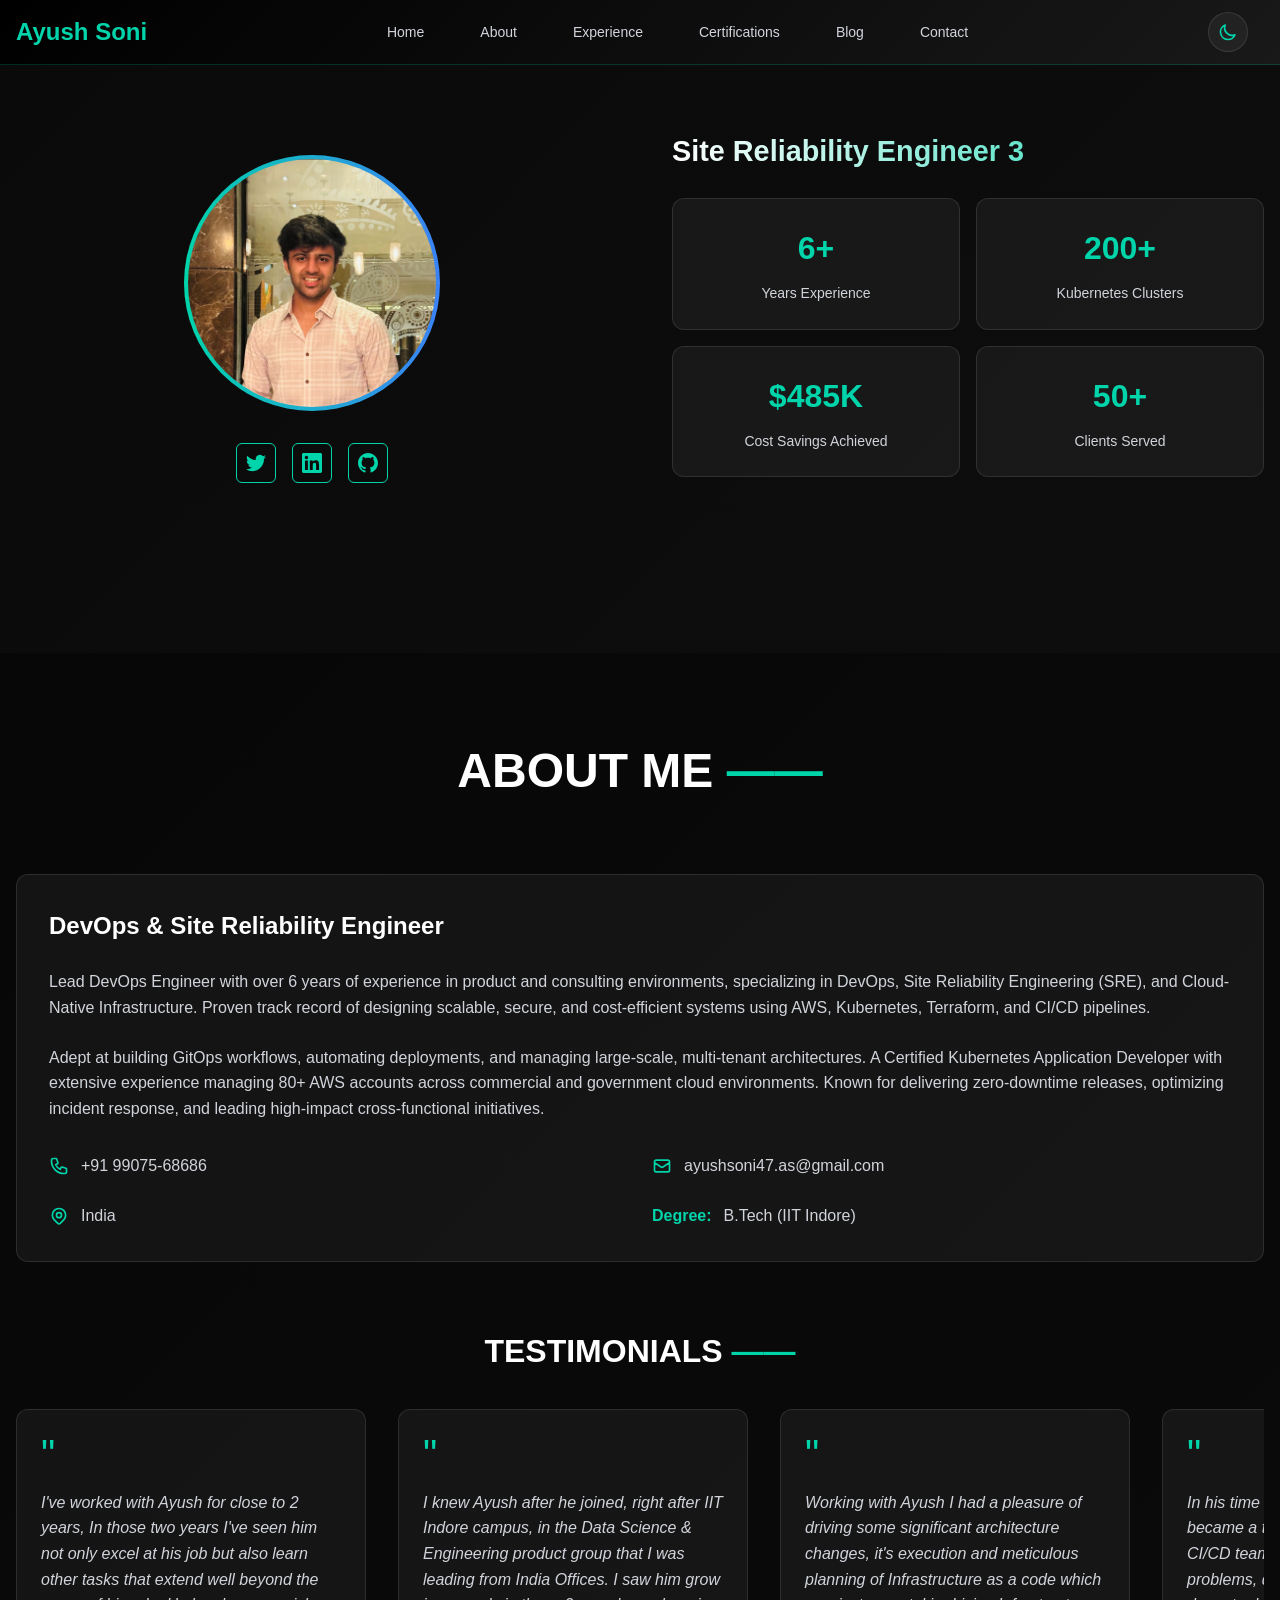
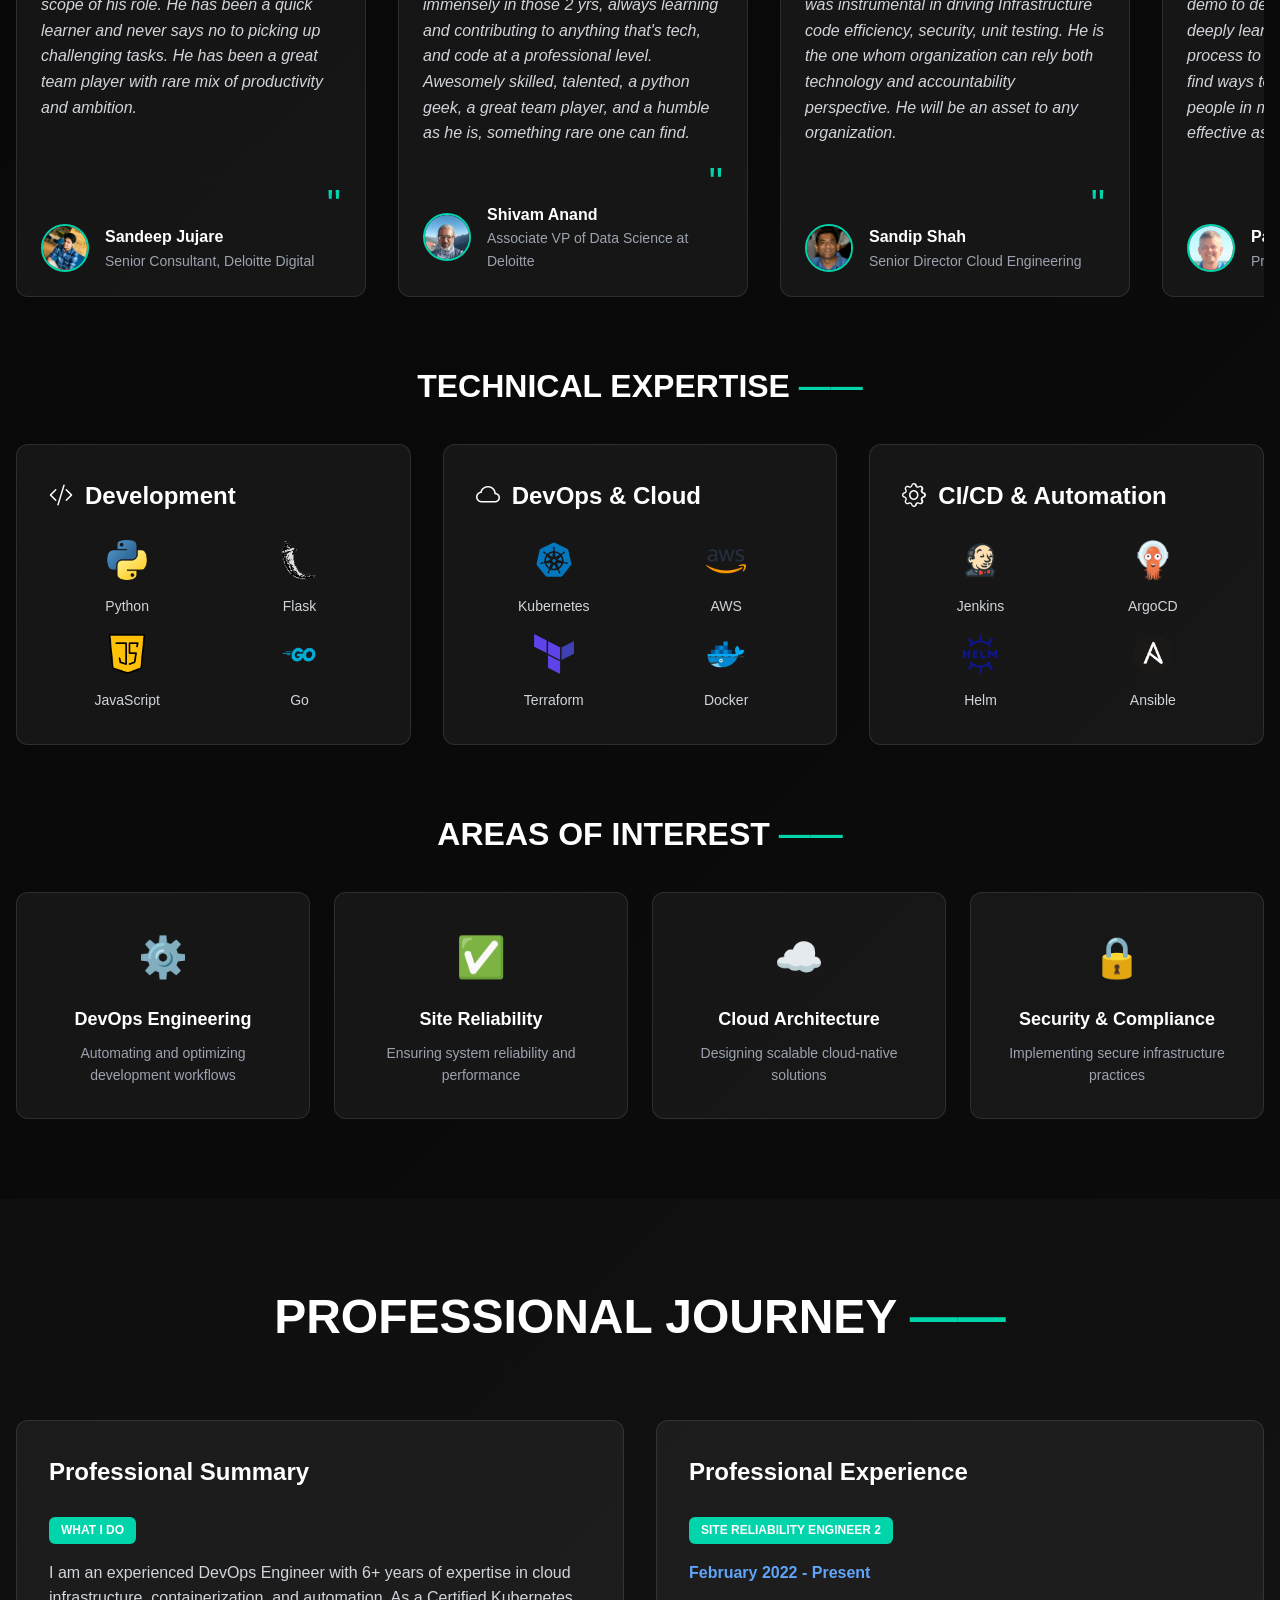
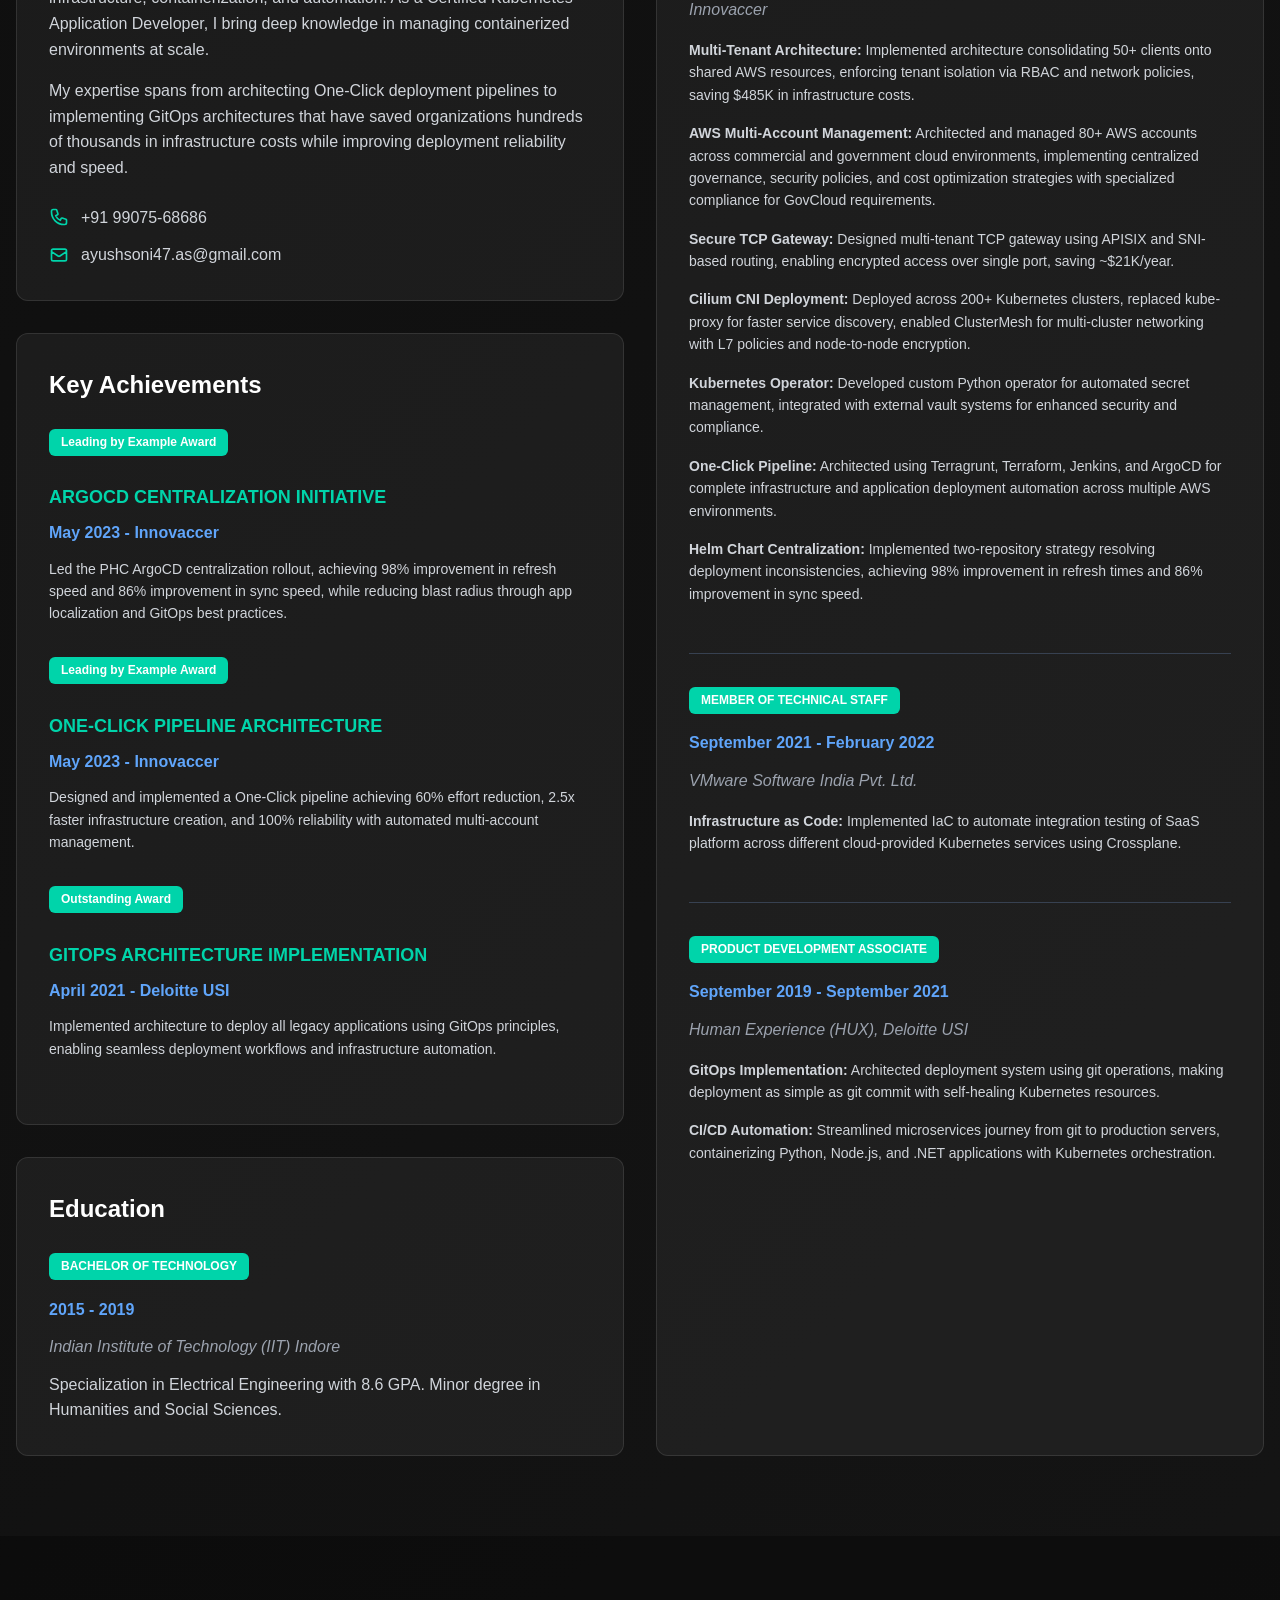
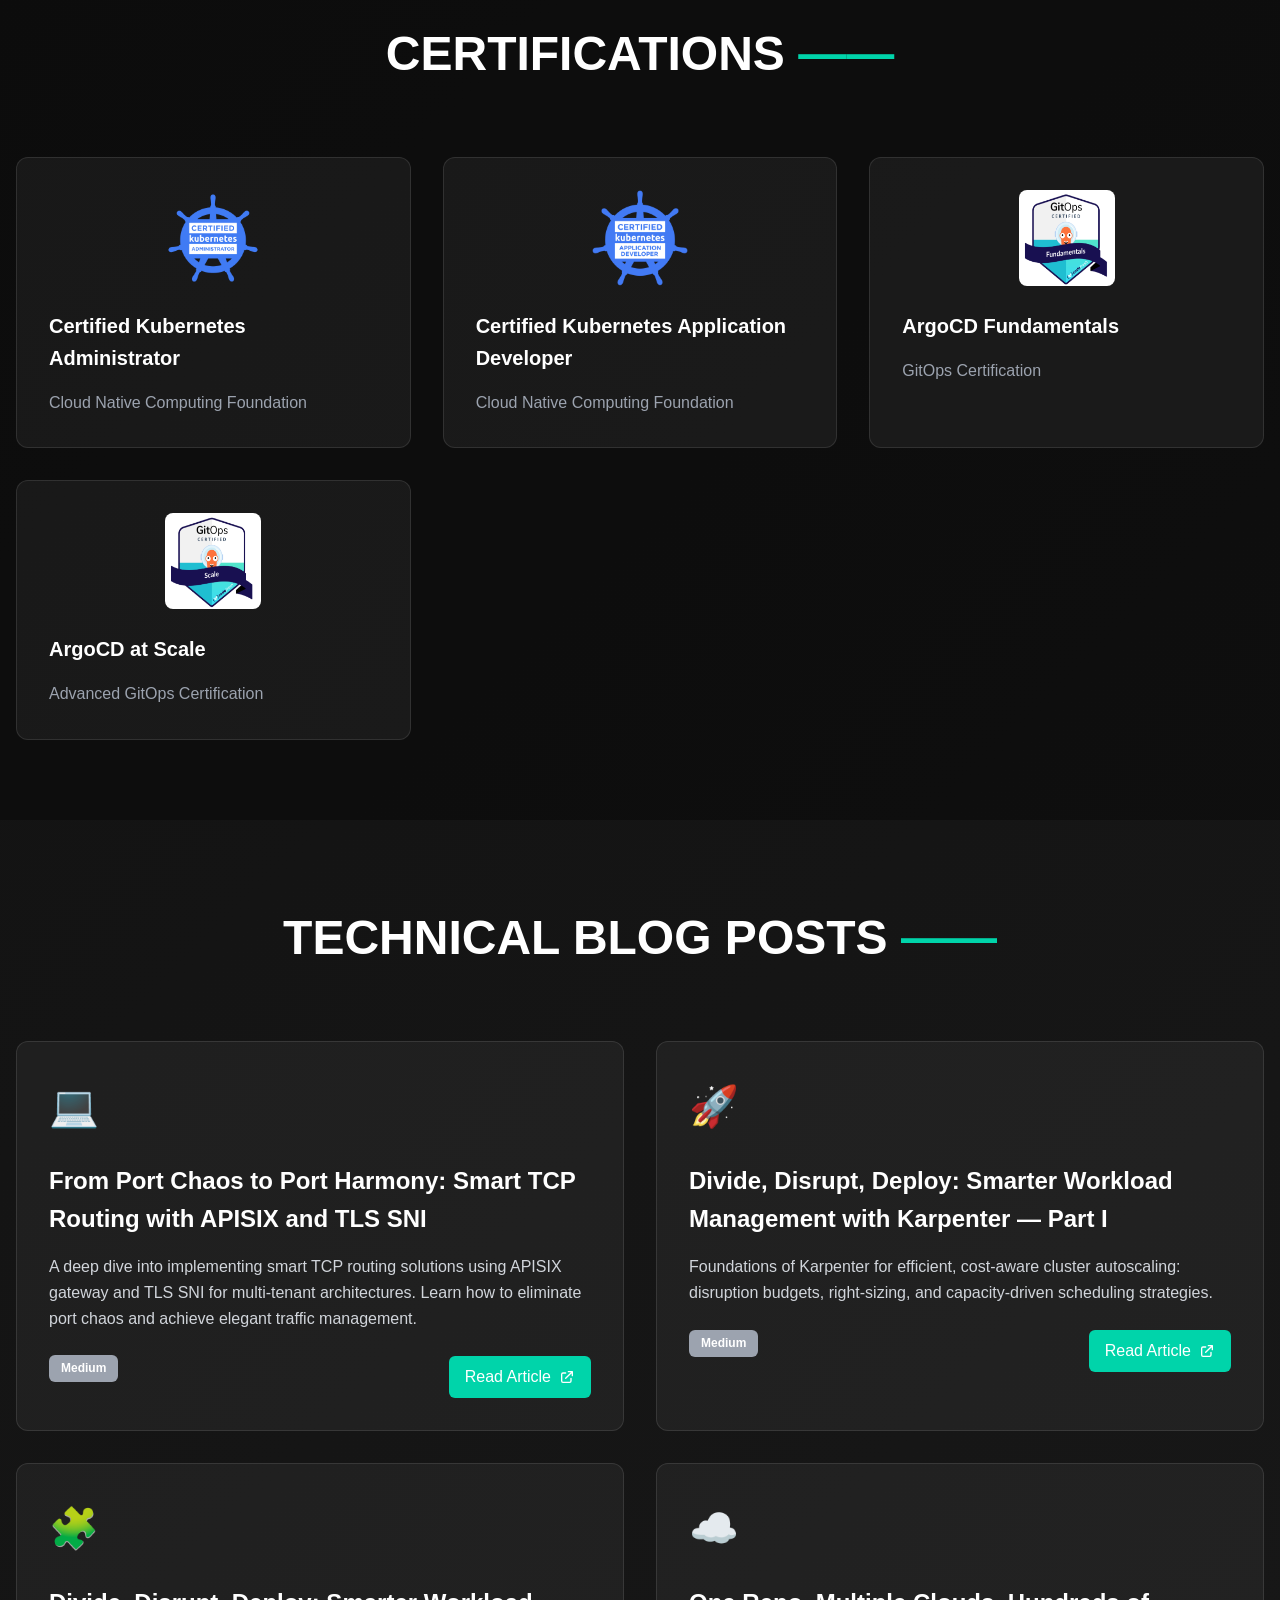
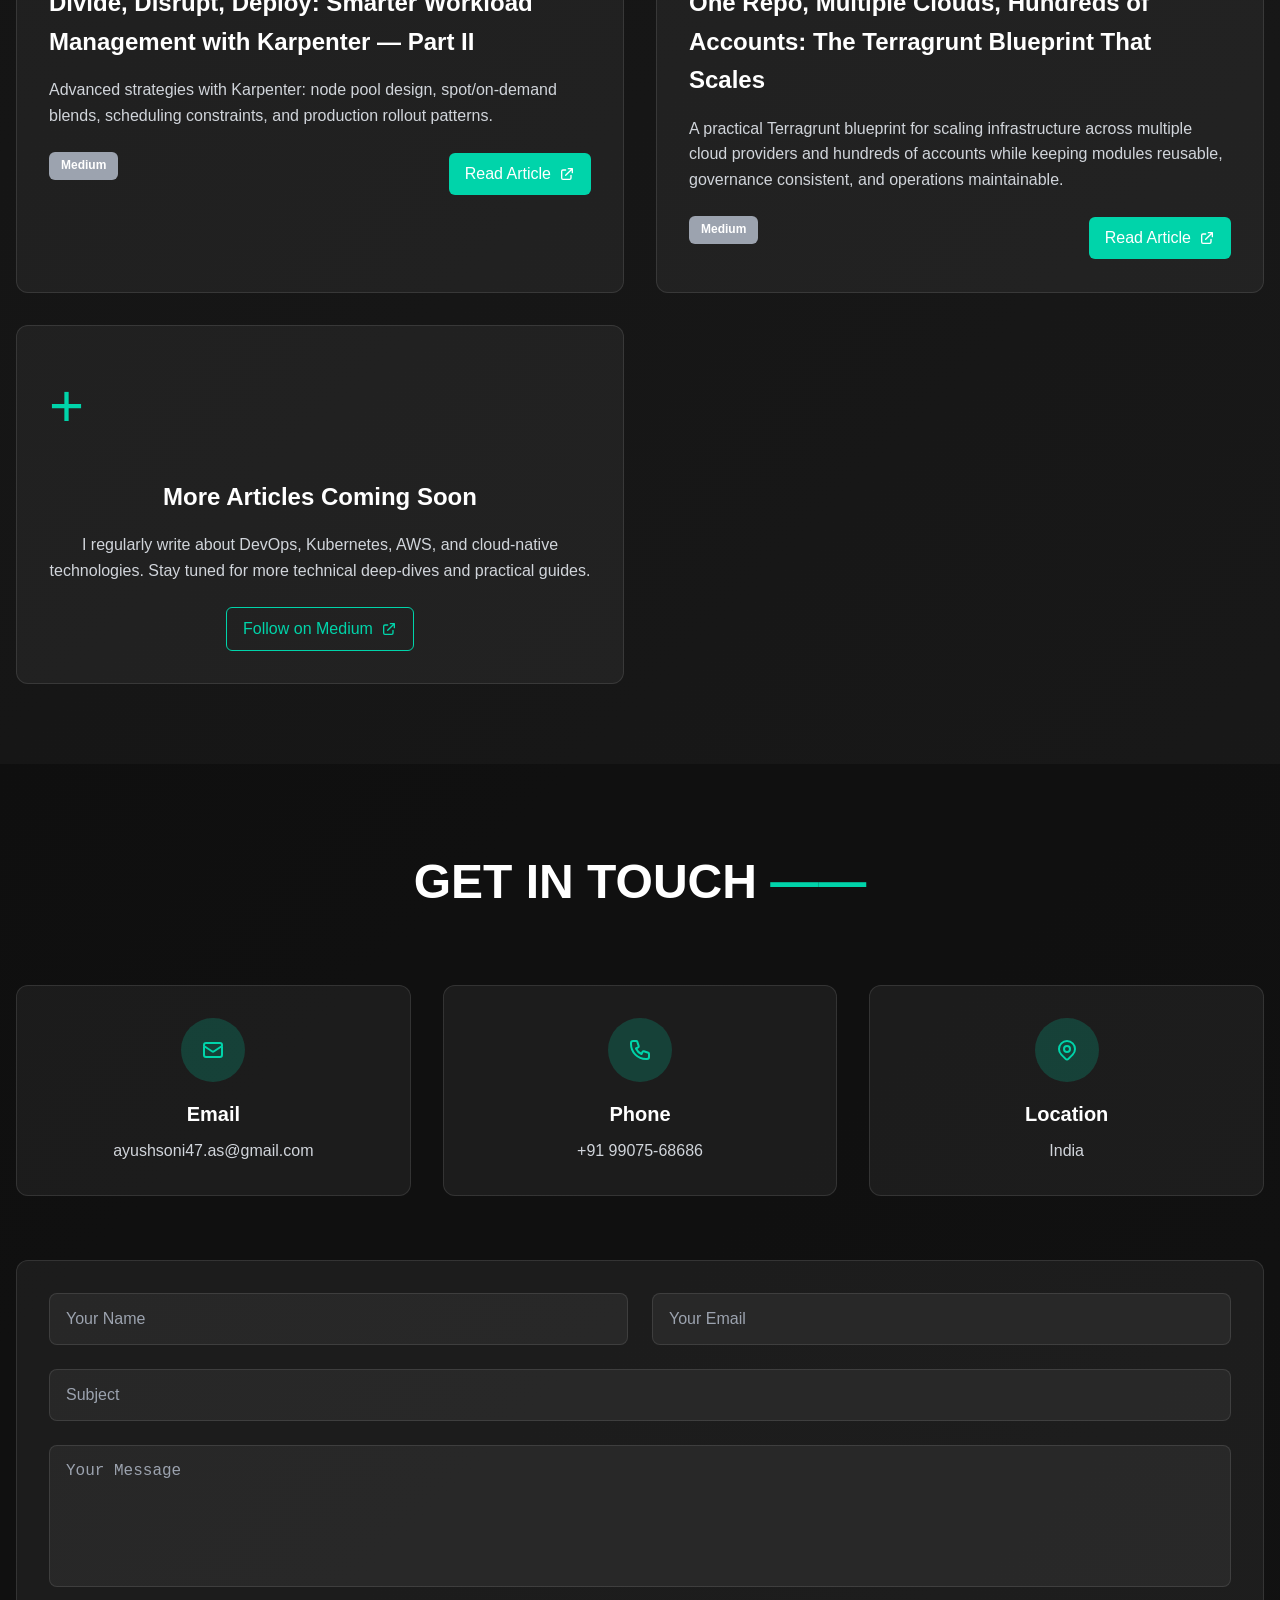
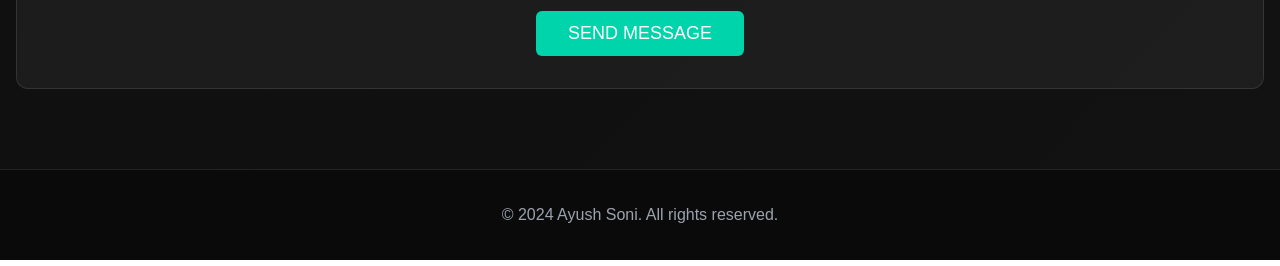
==== commit e70e790a: "Add CKA certification badge" ====
--- a/index.html
+++ b/index.html
@@ -636,7 +636,7 @@
             font-weight: bold;
             color: var(--bg-primary);
         }
-        
+
         .cert-title {
             font-size: 1.25rem;
             font-weight: bold;
@@ -1442,6 +1442,14 @@
             
             <div class="cert-grid">
                 <div class="card cert-card">
+                    <a href="https://www.credly.com/badges/f316b82a-cbb5-42a5-8421-fe3a2fd38029" target="_blank" rel="noopener noreferrer" style="text-decoration: none; color: inherit;">
+                        <img src="assets/img/certificate/cka-certified-kubernetes-administrator.png" alt="Certified Kubernetes Administrator" style="width: 6rem; height: 6rem; margin: 0 auto 1.5rem; display: block; border-radius: 0.5rem;">
+                        <h3 class="cert-title">Certified Kubernetes Administrator</h3>
+                        <p class="cert-org">Cloud Native Computing Foundation</p>
+                    </a>
+                </div>
+
+                <div class="card cert-card">
                     <a href="https://www.credly.com/badges/82402b14-36df-4b74-8b0c-85dd83b19729" target="_blank" style="text-decoration: none; color: inherit;">
                         <img src="assets/img/certificate/ckad.png" alt="Certified Kubernetes Application Developer" style="width: 6rem; height: 6rem; margin: 0 auto 1.5rem; display: block; border-radius: 0.5rem;">
                         <h3 class="cert-title">Certified Kubernetes Application Developer</h3>
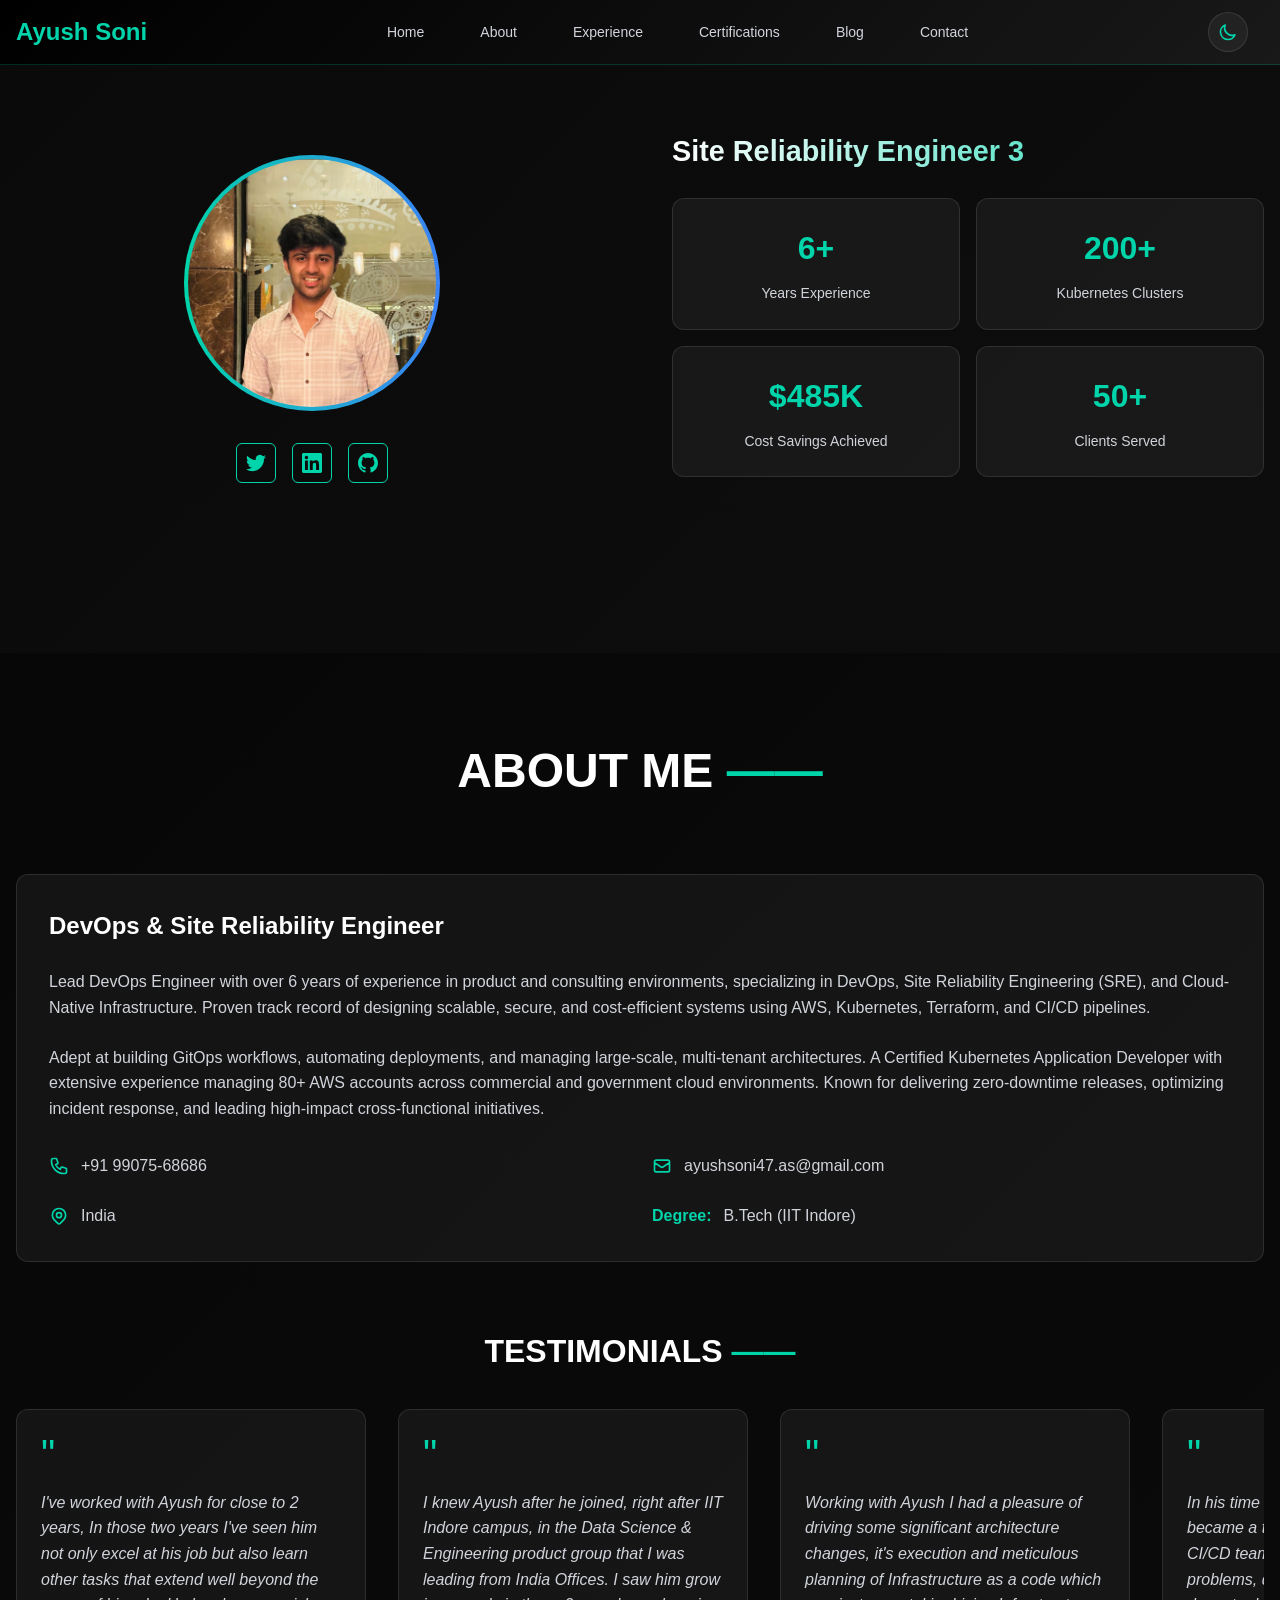
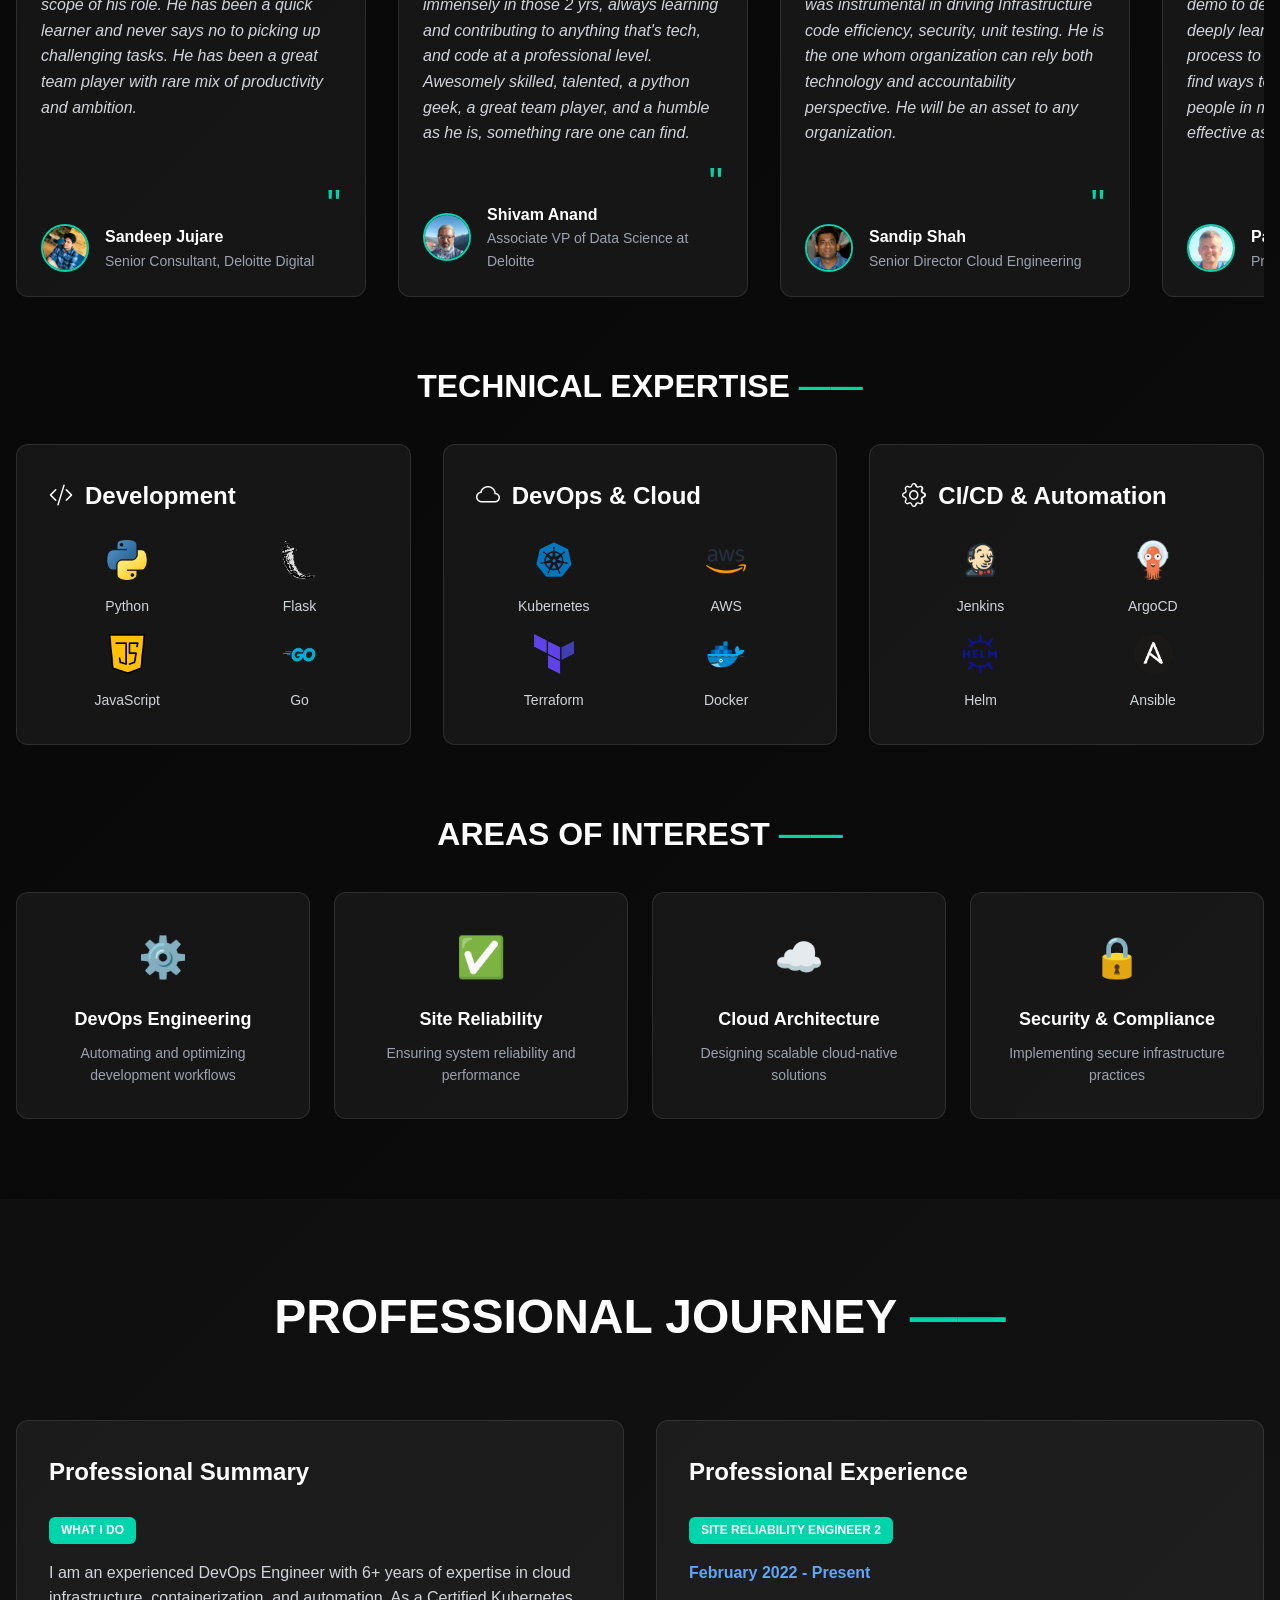
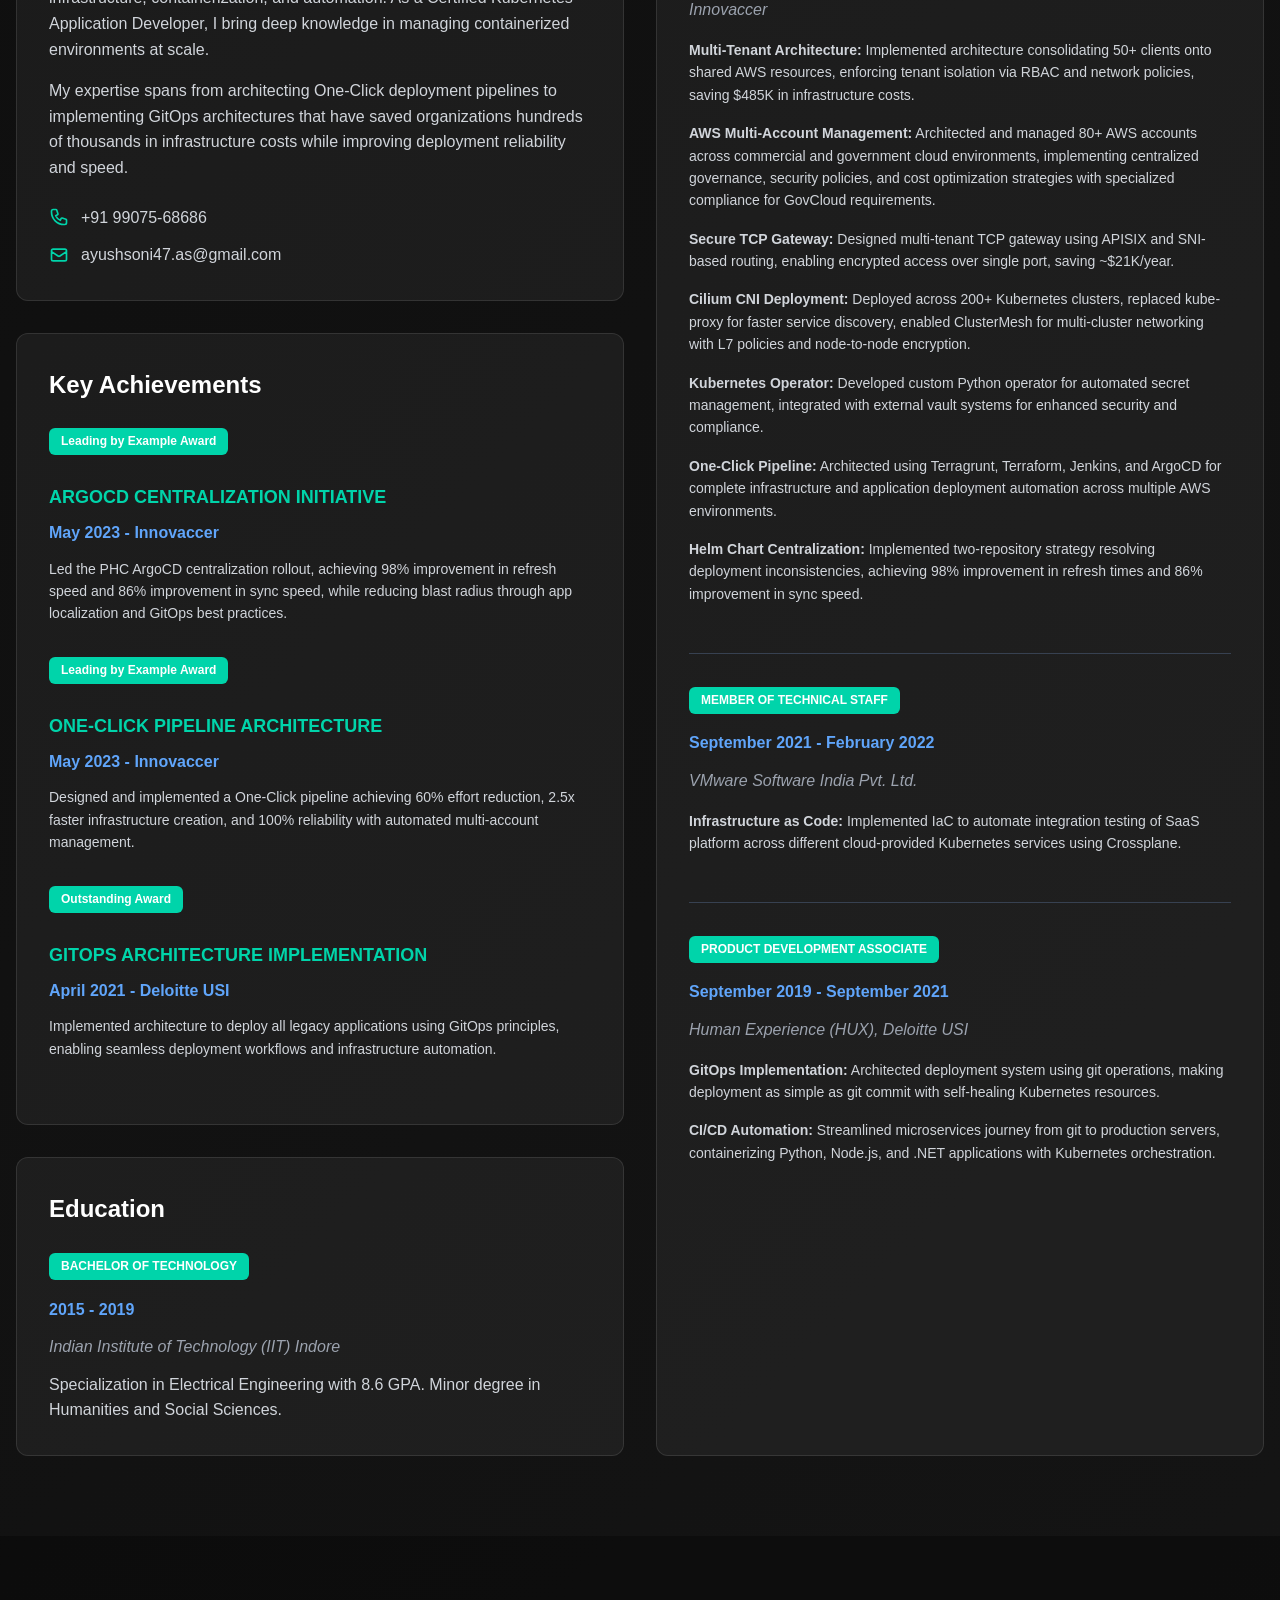
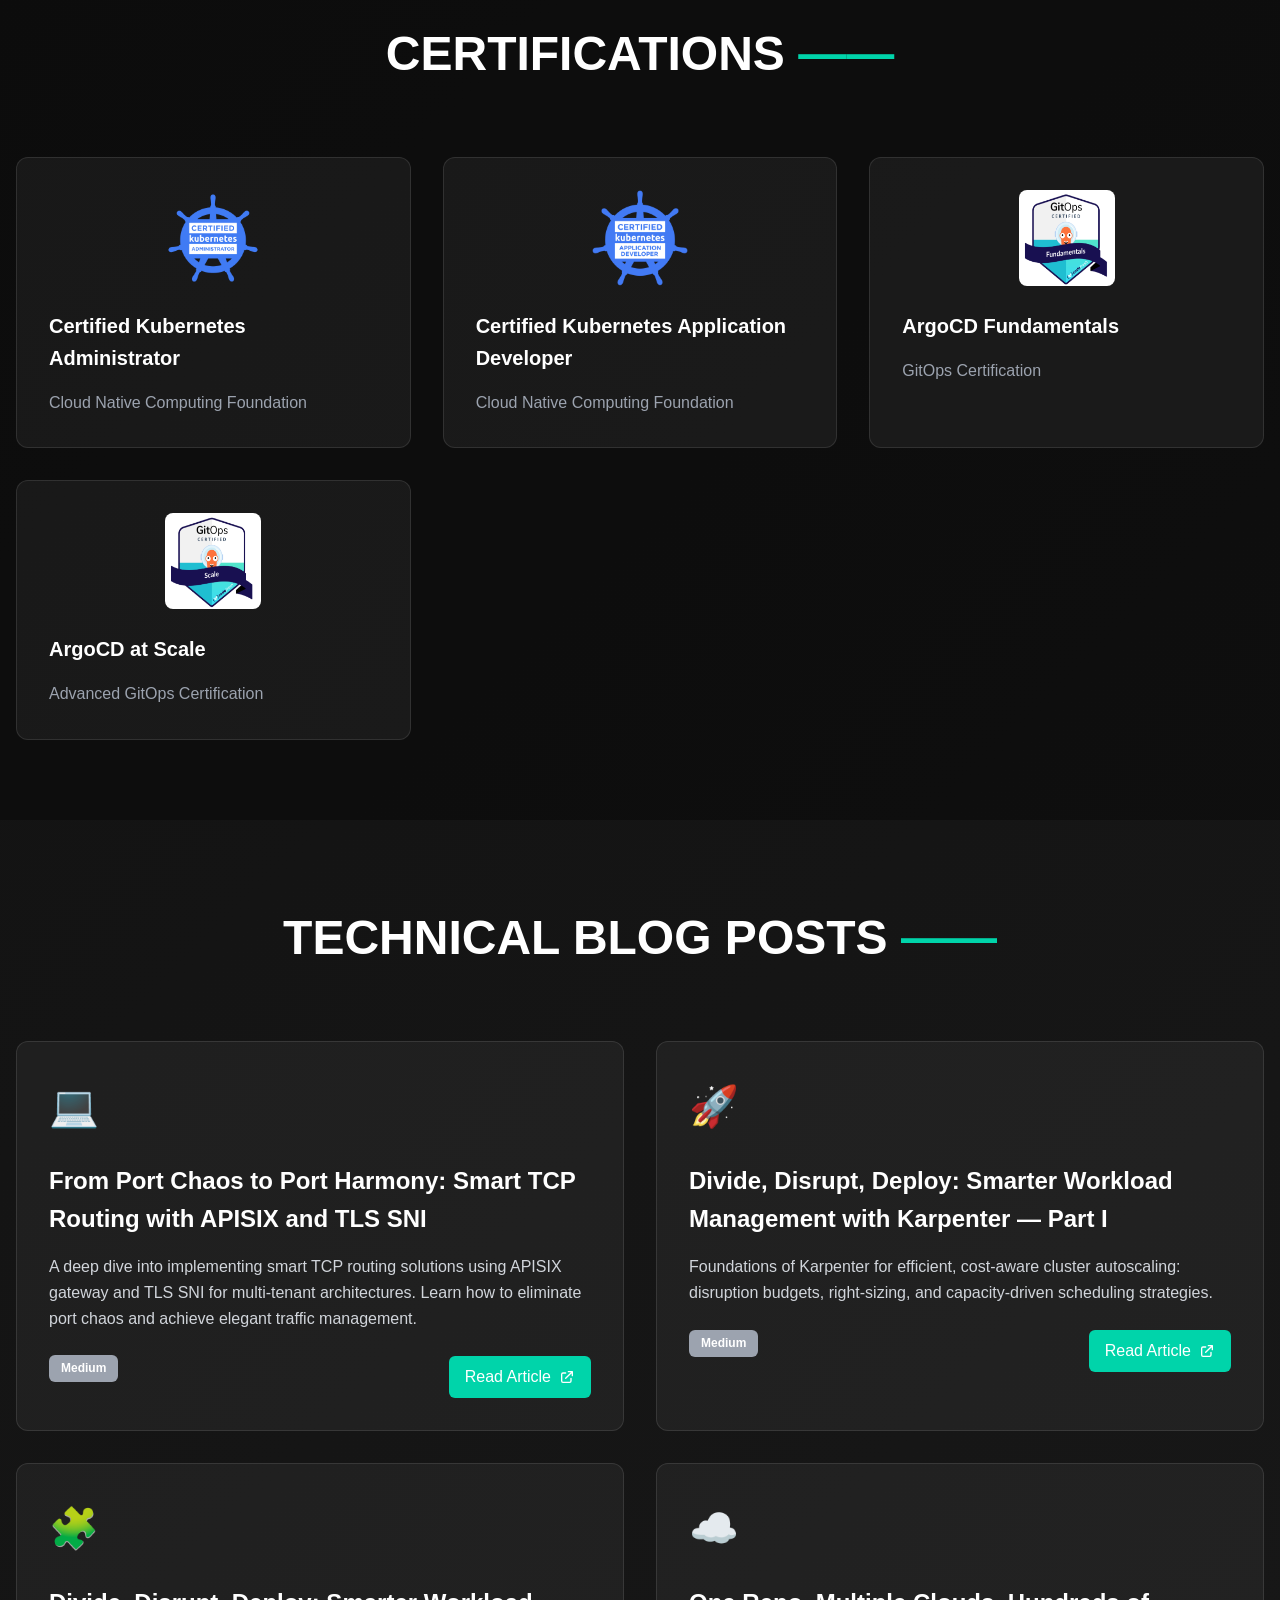
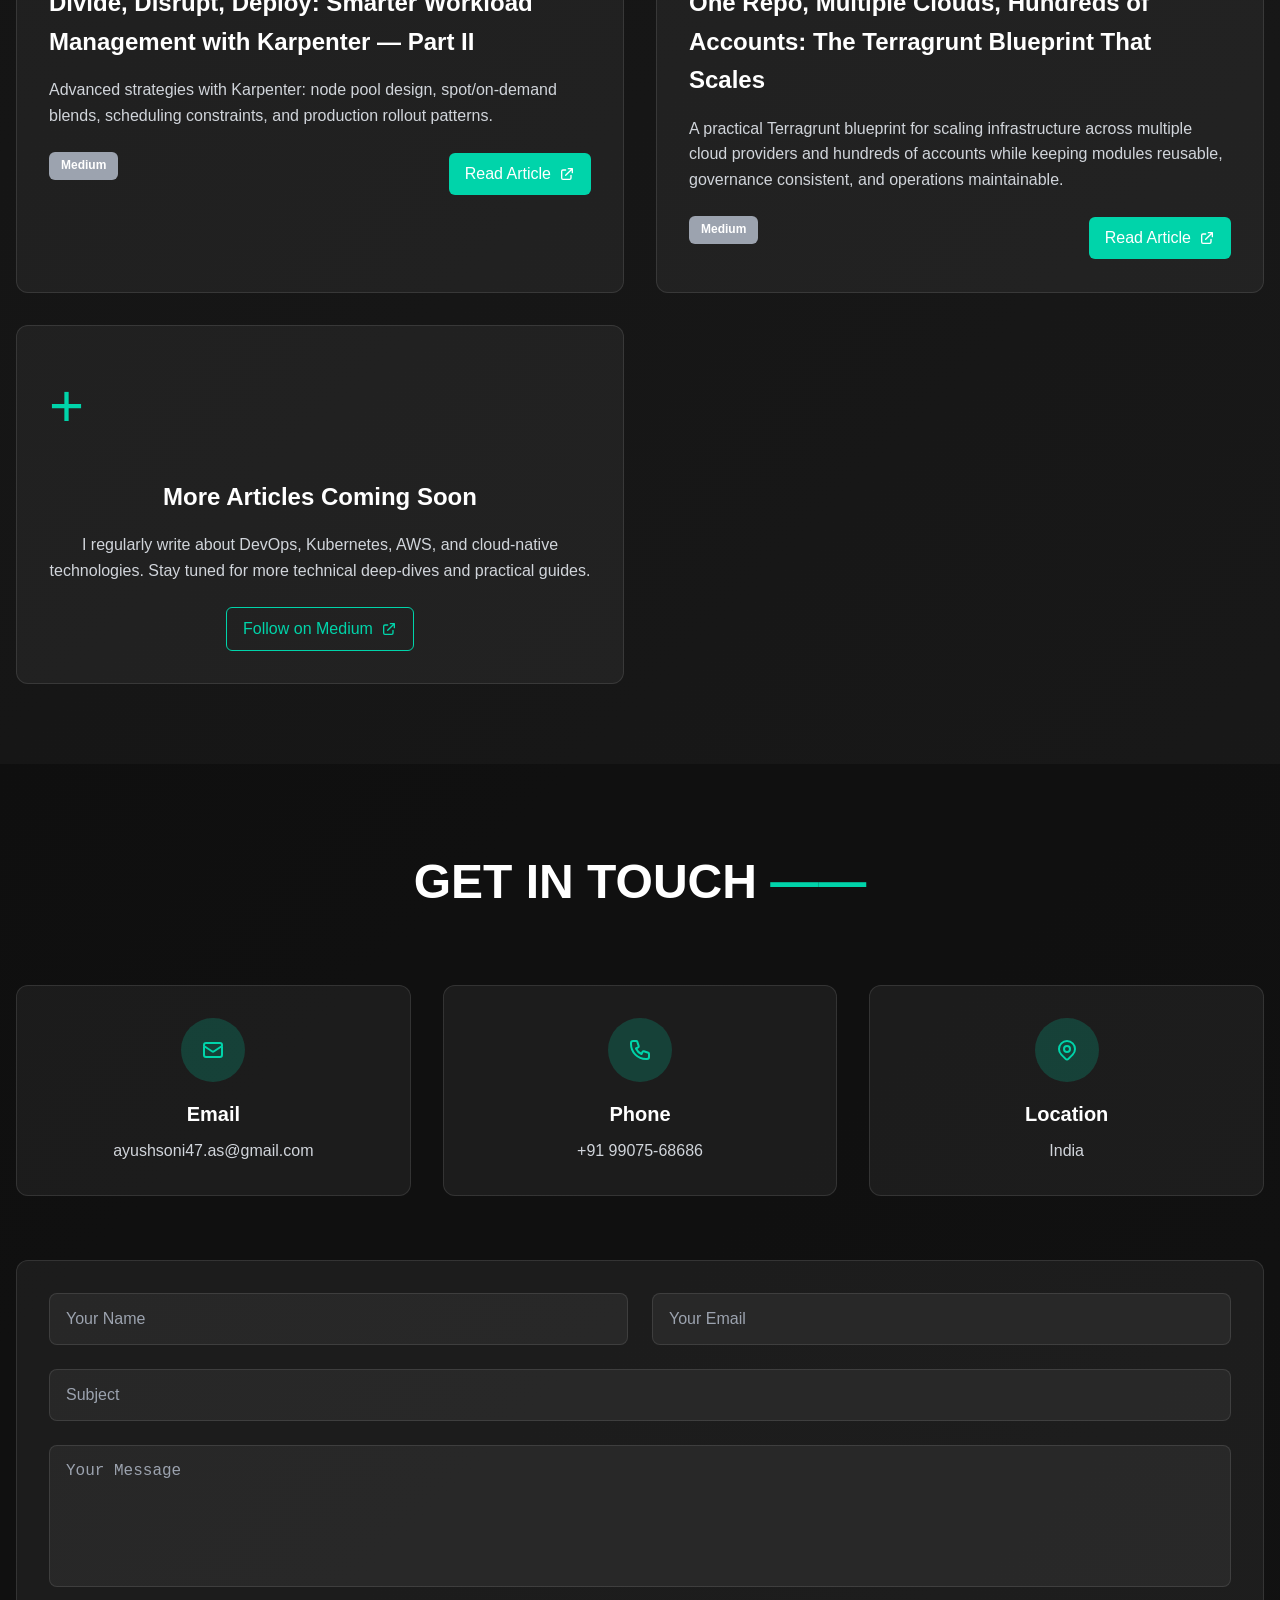
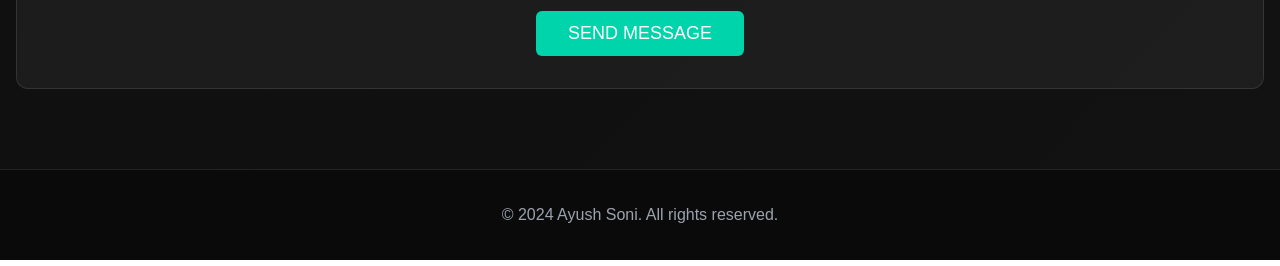
==== commit 4880f44a: "Update portfolio favicon" ====
--- a/index.html
+++ b/index.html
@@ -6,6 +6,7 @@
     <title>Ayush Soni - Lead Site Reliability Engineer</title>
     <meta name="description" content="Professional portfolio of Ayush Soni - Lead DevOps Engineer with 6+ years experience in cloud infrastructure, Kubernetes, and automation" />
     <meta name="author" content="Ayush Soni" />
+    <link href="assets/img/favicon.svg" rel="icon" type="image/svg+xml">
   <link href="assets/vendor/bootstrap-icons/bootstrap-icons.css" rel="stylesheet">
   <style>
         * {
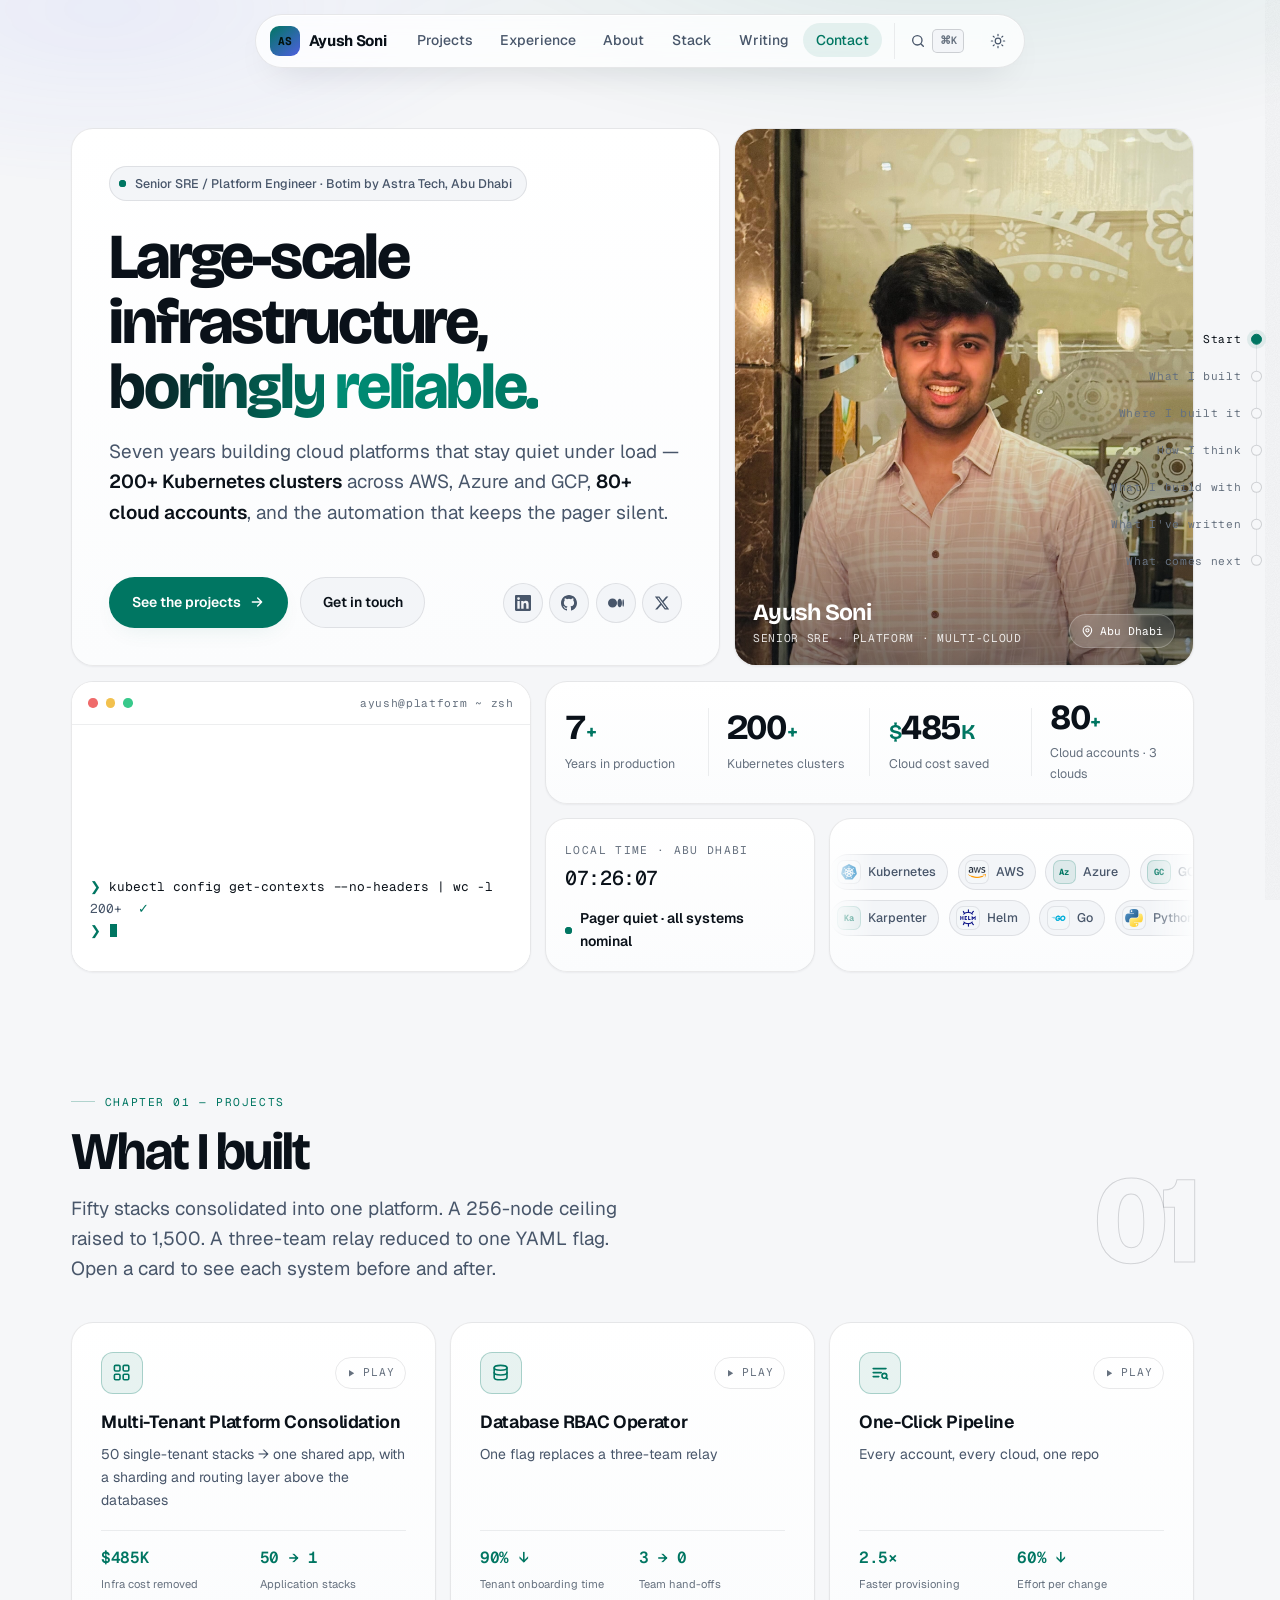
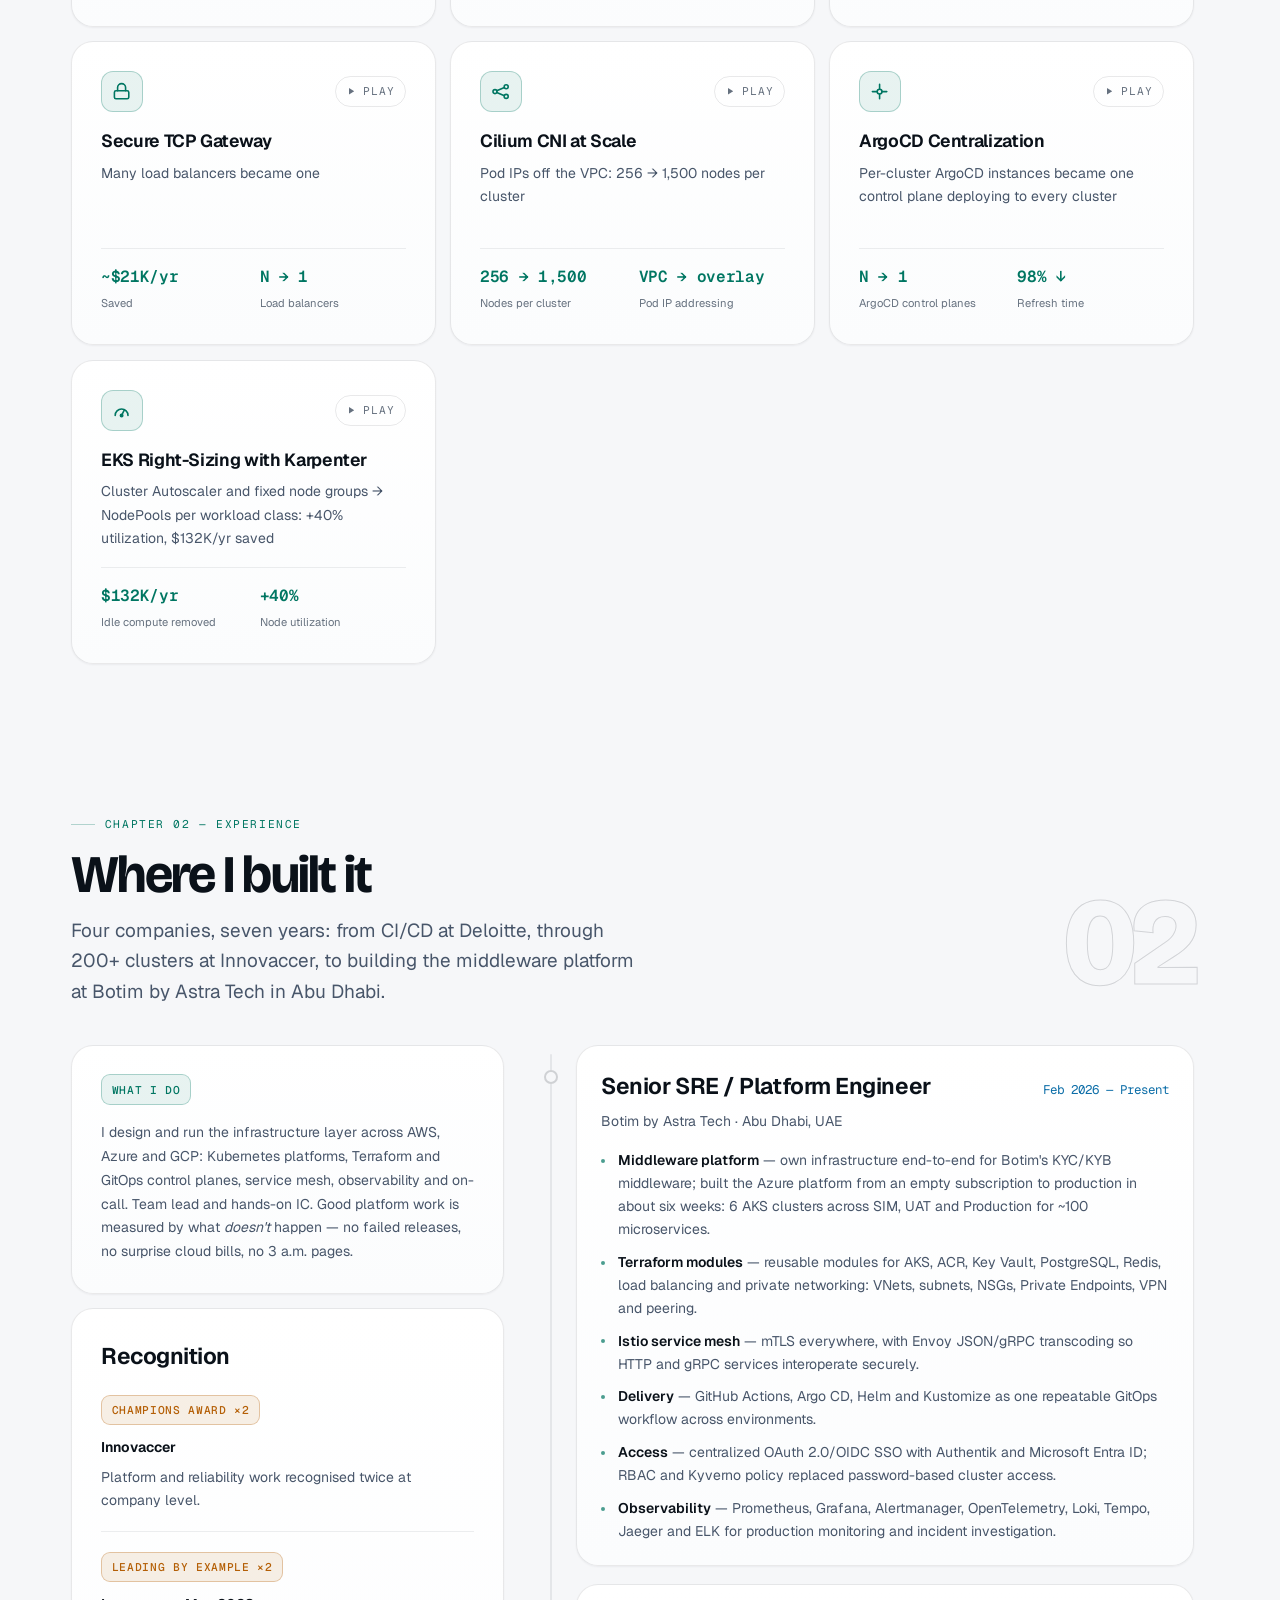
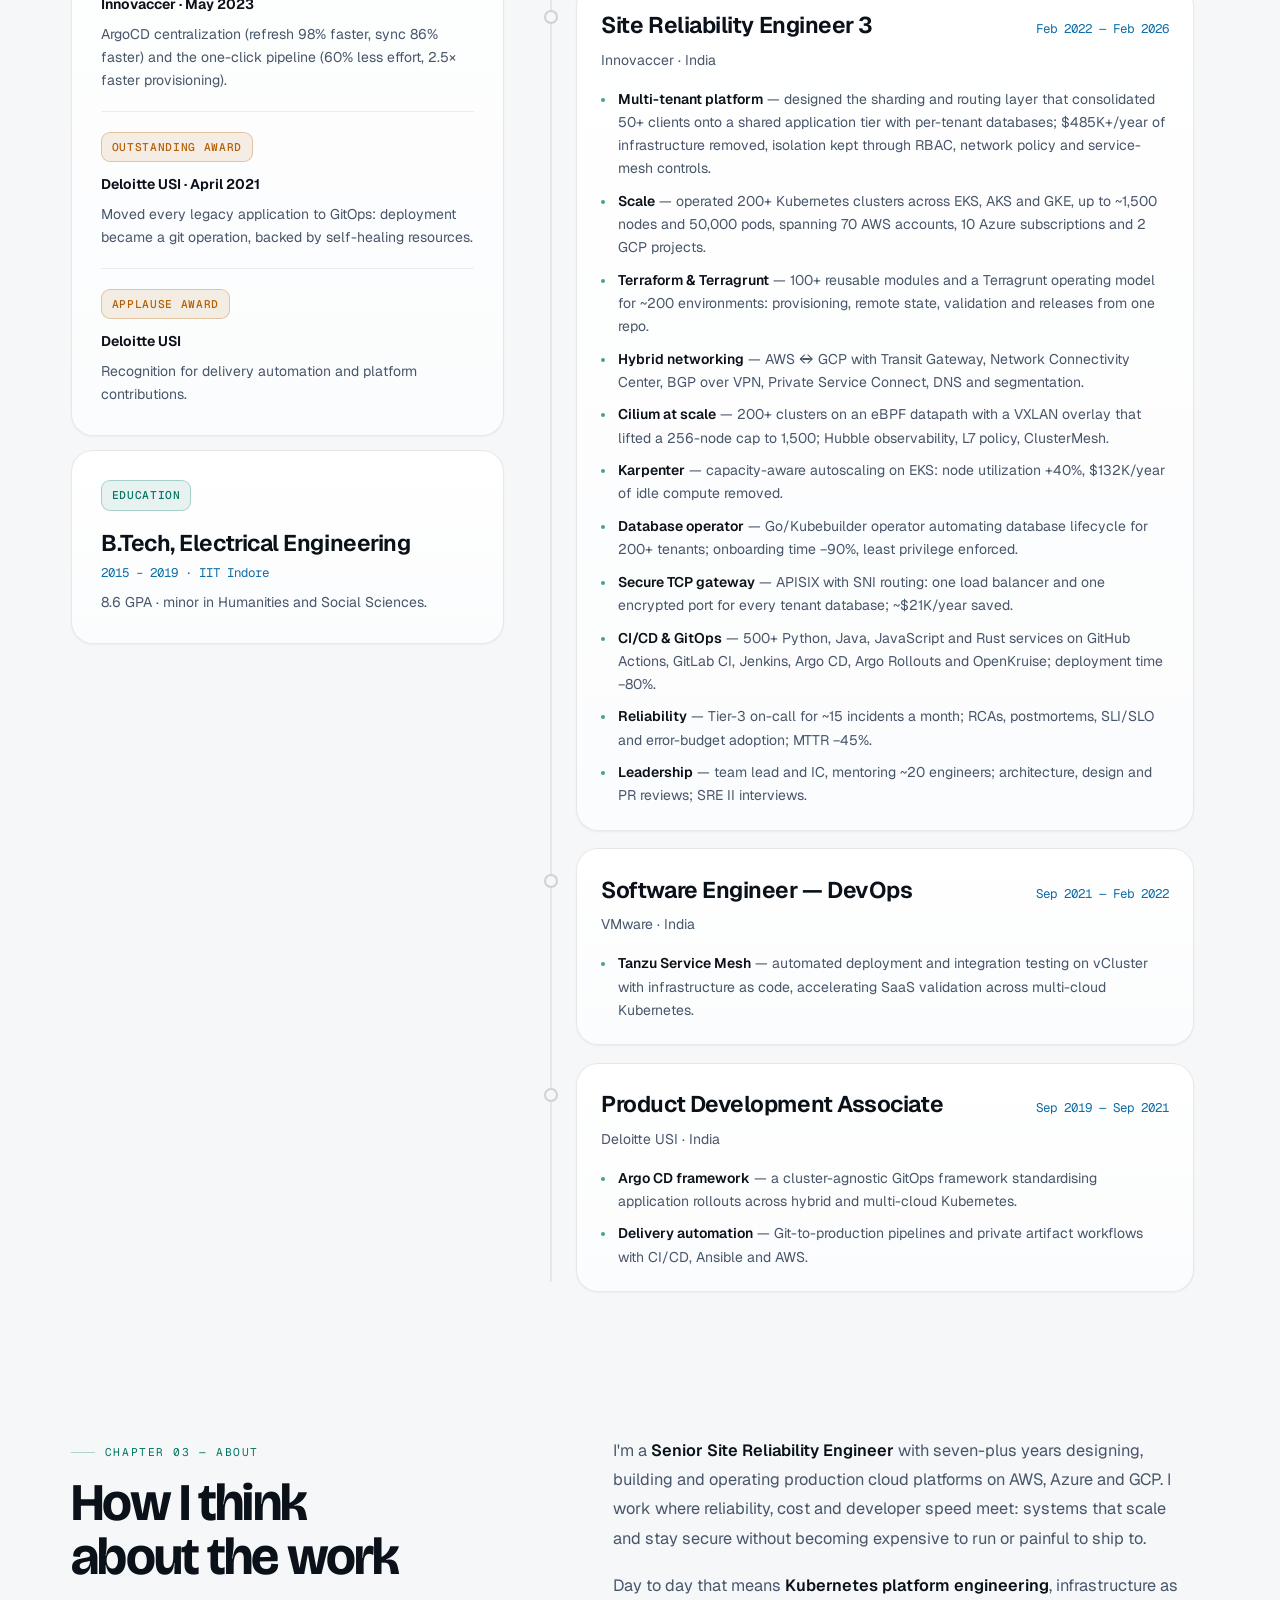
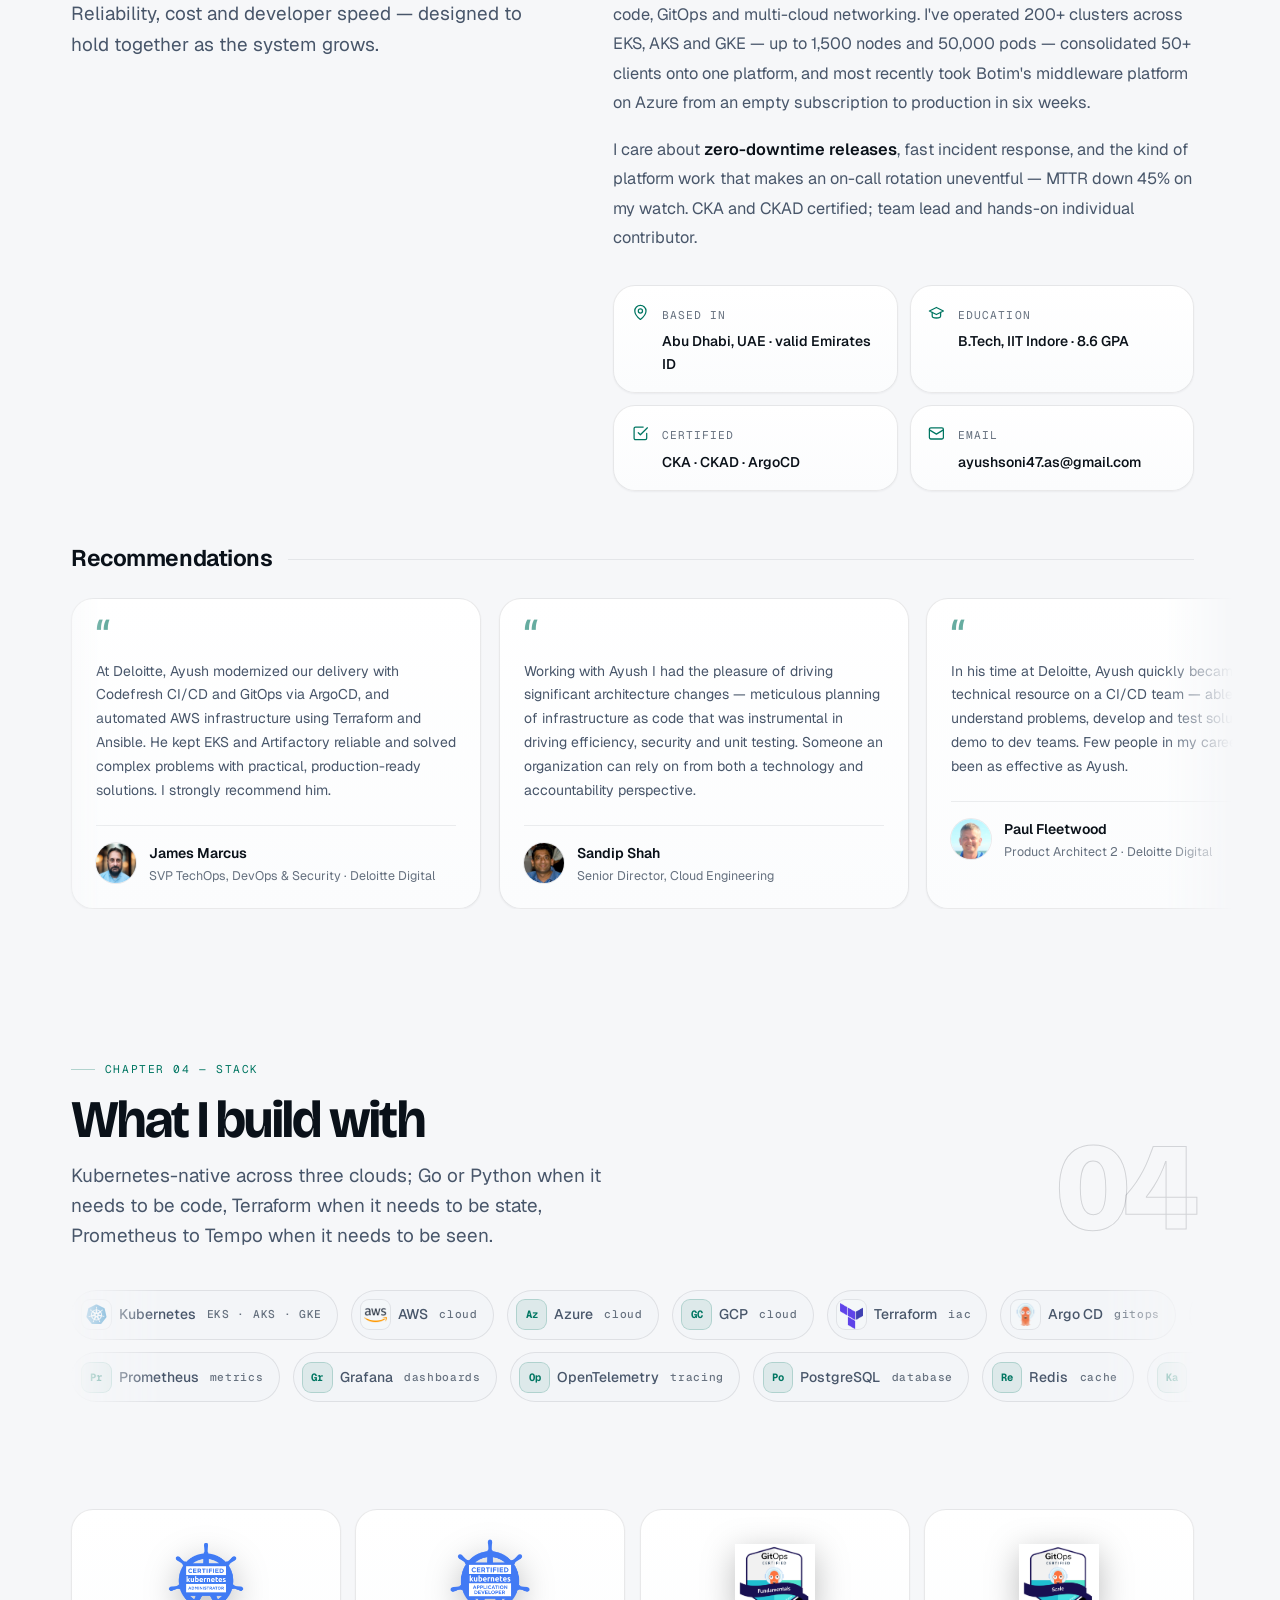
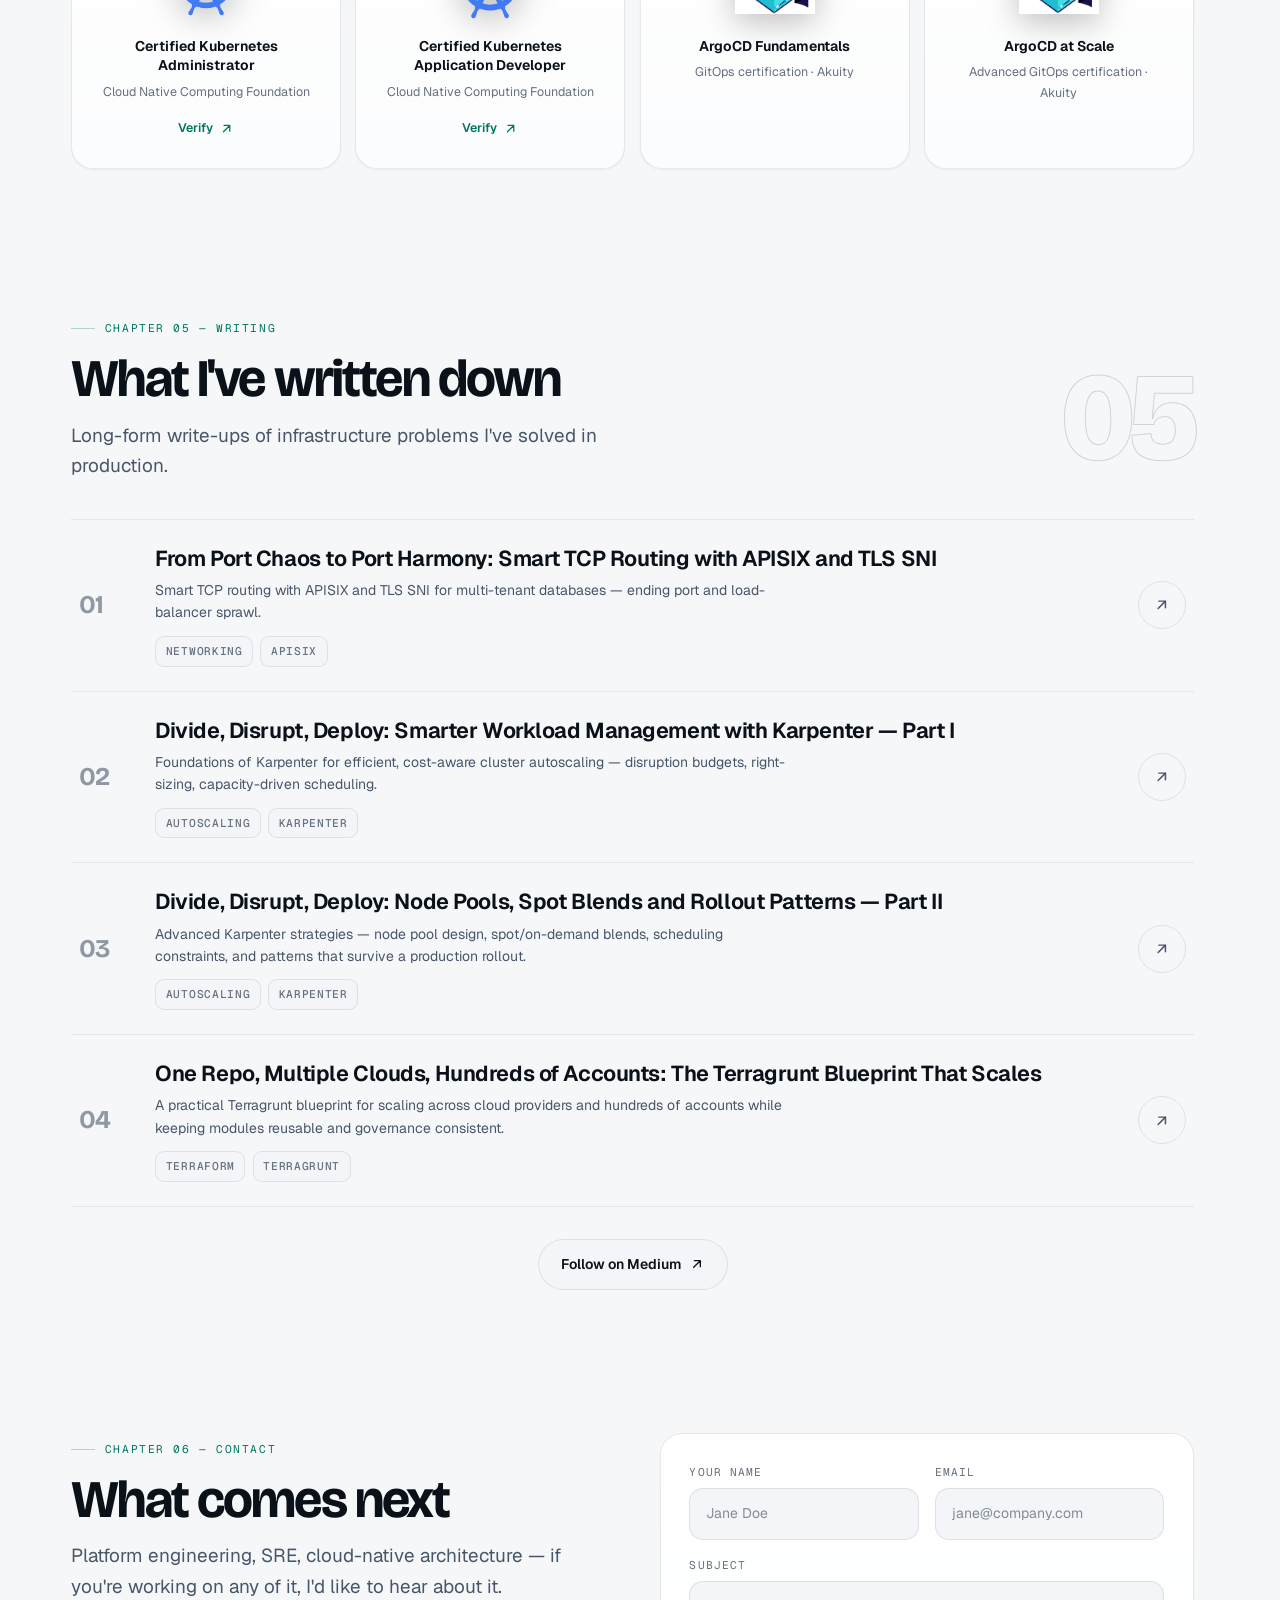
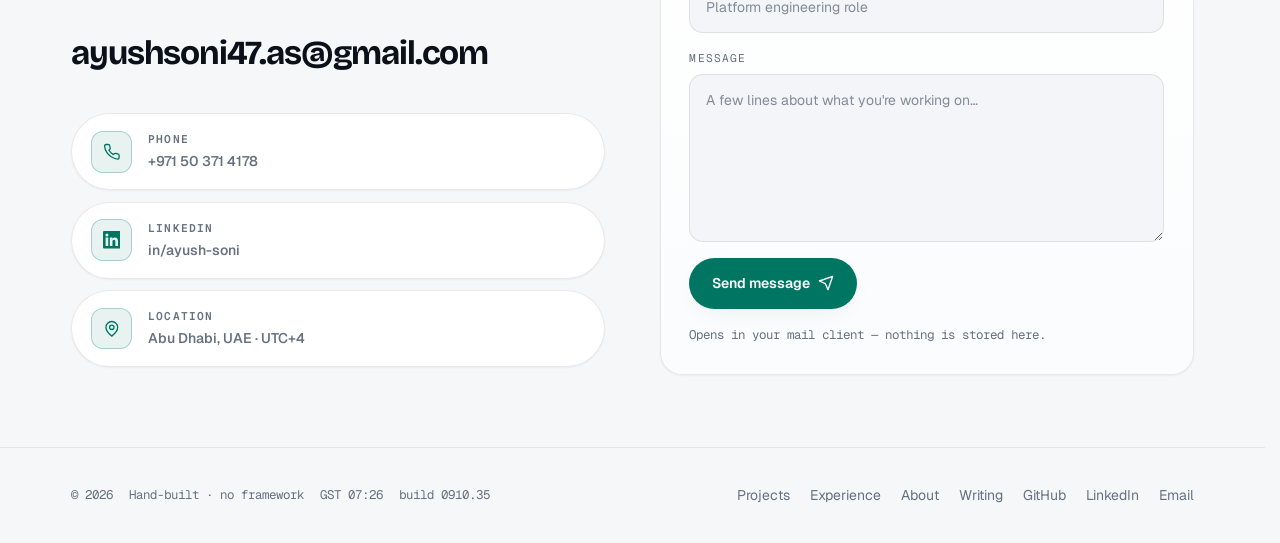
==== commit 99d6b8a4: "new portfolio design" ====
--- a/index.html
+++ b/index.html
@@ -1,1706 +1,1880 @@
+
 <!DOCTYPE html>
-<html lang="en">
+<html lang="en" data-theme="dark">
 <head>
-    <meta charset="UTF-8">
-    <meta name="viewport" content="width=device-width, initial-scale=1.0">
-    <title>Ayush Soni - Lead Site Reliability Engineer</title>
-    <meta name="description" content="Professional portfolio of Ayush Soni - Lead DevOps Engineer with 6+ years experience in cloud infrastructure, Kubernetes, and automation" />
-    <meta name="author" content="Ayush Soni" />
-    <link href="assets/img/favicon.svg" rel="icon" type="image/svg+xml">
-  <link href="assets/vendor/bootstrap-icons/bootstrap-icons.css" rel="stylesheet">
-  <style>
-        * {
-            margin: 0;
-            padding: 0;
-            box-sizing: border-box;
-        }
-
-        /* Theme Variables */
-        :root {
-            /* Dark Theme (Default) */
-            --bg-primary: linear-gradient(135deg, #0a0a0a 0%, #1a1a1a 100%);
-            --bg-secondary: rgba(0, 0, 0, 0.3);
-            --bg-card: rgba(255, 255, 255, 0.05);
-            --bg-card-hover: rgba(255, 255, 255, 0.08);
-            --bg-nav: linear-gradient(135deg, rgba(0, 0, 0, 0.95) 0%, rgba(26, 26, 26, 0.95) 100%);
-            --text-primary: white;
-            --text-secondary: #d1d5db;
-            --text-muted: #9ca3af;
-            --text-accent: #00d4aa;
-            --border-primary: rgba(255, 255, 255, 0.1);
-            --border-accent: rgba(0, 212, 170, 0.2);
-            --border-divider: #374151;
-            --input-bg: rgba(255, 255, 255, 0.05);
-            --input-border: rgba(255, 255, 255, 0.1);
-            --input-placeholder: #9ca3af;
-            --footer-bg: #0a0a0a;
-            --social-bg: rgba(0, 212, 170, 0.2);
-        }
-
-        [data-theme="light"] {
-            /* Light Theme */
-            --bg-primary: linear-gradient(135deg, #f8fafc 0%, #e2e8f0 100%);
-            --bg-secondary: rgba(255, 255, 255, 0.8);
-            --bg-card: rgba(255, 255, 255, 0.9);
-            --bg-card-hover: rgba(255, 255, 255, 1);
-            --bg-nav: linear-gradient(135deg, rgba(255, 255, 255, 0.95) 0%, rgba(248, 250, 252, 0.95) 100%);
-            --text-primary: #1f2937;
-            --text-secondary: #374151;
-            --text-muted: #6b7280;
-            --text-accent: #00a085;
-            --border-primary: rgba(0, 0, 0, 0.1);
-            --border-accent: rgba(0, 160, 133, 0.3);
-            --border-divider: #e5e7eb;
-            --input-bg: rgba(255, 255, 255, 0.8);
-            --input-border: rgba(0, 0, 0, 0.1);
-            --input-placeholder: #6b7280;
-            --footer-bg: #f8fafc;
-            --social-bg: rgba(0, 160, 133, 0.1);
-        }
-
-        /* Theme Toggle Button */
-        .theme-toggle {
-            background: var(--bg-card);
-            border: 1px solid var(--border-primary);
-            border-radius: 50%;
-            width: 2.5rem;
-            height: 2.5rem;
-            display: flex;
-            align-items: center;
-            justify-content: center;
-            cursor: pointer;
-            transition: all 0.3s ease;
-            margin-right: 1rem;
-        }
-
-        .theme-toggle:hover {
-            background: var(--bg-card-hover);
-            border-color: var(--text-accent);
-            transform: scale(1.05);
-        }
-
-        .theme-toggle svg {
-            width: 1.25rem;
-            height: 1.25rem;
-            color: var(--text-accent);
-            transition: all 0.3s ease;
-        }
-
-        .theme-toggle .sun-icon {
-            display: none;
-        }
-
-        [data-theme="light"] .theme-toggle .sun-icon {
-            display: block;
-        }
-
-        [data-theme="light"] .theme-toggle .moon-icon {
-            display: none;
-        }
-
-        body {
-            background: var(--bg-primary);
-            color: var(--text-primary);
-            font-family: -apple-system, BlinkMacSystemFont, 'Segoe UI', Roboto, sans-serif;
-            line-height: 1.6;
-            transition: all 0.3s ease;
-        }
-        
-        .container {
-            max-width: 1280px;
-            margin: 0 auto;
-            padding: 0 1rem;
-        }
-        
-        /* Navigation */
-        nav {
-            position: fixed;
-            top: 0;
-            width: 100%;
-            background: var(--bg-nav);
-            backdrop-filter: blur(10px);
-            border-bottom: 1px solid var(--border-accent);
-            z-index: 50;
-        }
-        
-        .nav-container {
-            display: flex;
-            justify-content: space-between;
-            align-items: center;
-            height: 4rem;
-            max-width: 1280px;
-            margin: 0 auto;
-            padding: 0 1rem;
-        }
-        
-        .logo {
-            font-size: 1.5rem;
-            font-weight: bold;
-            color: var(--text-accent);
-        }
-        
-        .nav-links {
-            display: flex;
-            gap: 2rem;
-            list-style: none;
-        }
-        
-        .nav-links a {
-            color: var(--text-secondary);
-            text-decoration: none;
-            padding: 0.5rem 0.75rem;
-            border-radius: 0.375rem;
-            font-size: 0.875rem;
-            font-weight: 500;
-            transition: color 0.3s;
-        }
-        
-        .nav-links a:hover {
-            color: var(--text-accent);
-        }
-        
-        .mobile-menu {
-            display: none;
-            flex-direction: column;
-            cursor: pointer;
-        }
-        
-        .mobile-menu span {
-            width: 25px;
-            height: 3px;
-            background: var(--text-secondary);
-            margin: 3px 0;
-            transition: 0.3s;
-        }
-        
-        .mobile-menu.active span:nth-child(1) {
-            transform: rotate(-45deg) translate(-5px, 6px);
-        }
-        
-        .mobile-menu.active span:nth-child(2) {
-            opacity: 0;
-        }
-        
-        .mobile-menu.active span:nth-child(3) {
-            transform: rotate(45deg) translate(-5px, -6px);
-        }
-        
-        .nav-links.active {
-            display: flex;
-            position: fixed;
-            top: 4rem;
-            left: 0;
-            right: 0;
-            background: var(--bg-nav);
-            backdrop-filter: blur(10px);
-            flex-direction: column;
-            padding: 2rem;
-            border-bottom: 1px solid var(--border-accent);
-        }
-        
-        /* Sections */
-        section {
-            padding: 5rem 0;
-        }
-        
-        .section-title {
-            font-size: 3rem;
-            font-weight: bold;
-            margin-bottom: 4rem;
-            text-align: center;
-            color: var(--text-primary);
-        }
-        
-        .accent {
-            color: var(--text-accent);
-        }
-        
-        .gradient-text {
-            background: linear-gradient(to right, var(--text-primary), var(--text-accent));
-            -webkit-background-clip: text;
-            -webkit-text-fill-color: transparent;
-            background-clip: text;
-        }
-        
-        /* Hero Section */
-        .hero {
-            padding-top: 8rem;
-            padding-bottom: 5rem;
-        }
-        
-        .hero-grid {
-            display: grid;
-            grid-template-columns: 1fr 1fr;
-            gap: 4rem;
-            align-items: center;
-            margin-bottom: 4rem;
-        }
-        
-        .hero-title {
-            font-size: 1.8rem;
-            font-weight: bold;
-            margin-bottom: 1.5rem;
-        }
-        
-        .stats-grid {
-            display: grid;
-            grid-template-columns: 1fr 1fr;
-            gap: 1rem;
-            margin-bottom: 2rem;
-        }
-
-        .stat-card {
-            background: var(--bg-card);
-            border: 1px solid var(--border-primary);
-            border-radius: 0.75rem;
-            padding: 1.5rem;
-            text-align: center;
-            transition: all 0.3s;
-        }
-        
-        .stat-card:hover {
-            background: var(--bg-card-hover);
-            border-color: var(--text-accent);
-        }
-        
-        .stat-number {
-            font-size: 2rem;
-            font-weight: bold;
-            color: var(--text-accent);
-            margin-bottom: 0.5rem;
-        }
-        
-        .stat-label {
-            color: var(--text-secondary);
-            font-size: 0.875rem;
-        }
-        
-        .profile-section {
-            display: flex;
-            flex-direction: column;
-            align-items: center;
-            gap: 2rem;
-        }
-        
-        .profile-image {
-            width: 16rem;
-            height: 16rem;
-            border-radius: 50%;
-            background: linear-gradient(to right, var(--text-accent), #3b82f6);
-            padding: 0.25rem;
-        }
-        
-        .profile-image img {
-            width: 100%;
-            height: 100%;
-            border-radius: 50%;
-            object-fit: cover;
-        }
-
-        .social-links {
-            display: flex;
-            gap: 1rem;
-        }
-        
-        .social-btn {
-            width: 2.5rem;
-            height: 2.5rem;
-            border: 1px solid var(--text-accent);
-            background: transparent;
-            color: var(--text-accent);
-            border-radius: 0.375rem;
-            display: flex;
-            align-items: center;
-            justify-content: center;
-            text-decoration: none;
-            transition: all 0.3s;
-        }
-        
-        .social-btn:hover {
-            background: var(--text-accent);
-            color: var(--text-primary);
-        }
-
-        /* Light theme specific improvements */
-        [data-theme="light"] .social-btn:hover {
-            color: white;
-        }
-
-        [data-theme="light"] .btn:hover {
-            filter: brightness(0.9);
-        }
-
-        [data-theme="light"] .btn-outline:hover {
-            color: white;
-        }
-
-        [data-theme="light"] .badge {
-            color: white;
-        }
-
-        [data-theme="light"] .card {
-            box-shadow: 0 1px 3px 0 rgba(0, 0, 0, 0.1), 0 1px 2px 0 rgba(0, 0, 0, 0.06);
-        }
-
-        [data-theme="light"] .card:hover {
-            box-shadow: 0 4px 6px -1px rgba(0, 0, 0, 0.1), 0 2px 4px -1px rgba(0, 0, 0, 0.06);
-        }
-        
-        /* Cards */
-        .card {
-            background: var(--bg-card);
-            border: 1px solid var(--border-primary);
-            border-radius: 0.75rem;
-            padding: 2rem;
-            transition: all 0.3s;
-        }
-        
-        .card:hover {
-            border-color: var(--text-accent);
-            background: var(--bg-card-hover);
-        }
-        
-        .card-title {
-            font-size: 1.5rem;
-            font-weight: bold;
-            margin-bottom: 1.5rem;
-            color: var(--text-primary);
-        }
-        
-        .badge {
-            background: var(--text-accent);
-            color: var(--text-primary);
-            padding: 0.25rem 0.75rem;
-            border-radius: 0.375rem;
-            font-size: 0.75rem;
-            font-weight: 600;
-            display: inline-block;
-            margin-bottom: 1rem;
-        }
-        
-        /* About Section */
-        .about {
-            background: var(--bg-secondary);
-        }
-        
-        .about-grid {
-            display: grid;
-            grid-template-columns: 1fr;
-            gap: 2rem;
-            margin-bottom: 4rem;
-        }
-        
-        .contact-info {
-            display: grid;
-            grid-template-columns: 1fr 1fr;
-            gap: 1.5rem;
-            margin-top: 2rem;
-        }
-        
-        .contact-item {
-            display: flex;
-            align-items: center;
-            gap: 0.75rem;
-        }
-        
-        .contact-icon {
-            color: var(--text-accent);
-            width: 1.25rem;
-            height: 1.25rem;
-        }
-        
-        /* Testimonials */
-        .testimonials {
-            margin-bottom: 4rem;
-            overflow: hidden;
-            position: relative;
-        }
-        
-        .testimonial-container {
-            position: relative;
-            max-width: 100%;
-            margin: 0 auto;
-        }
-        
-        .testimonial-slider {
-            display: flex;
-            animation: slideVisible 60s linear infinite;
-            width: calc(352px * 12); /* Triple width for truly seamless loop */
-        }
-        
-        .testimonial-card {
-            background: var(--bg-card);
-            border: 1px solid var(--border-primary);
-            border-radius: 0.75rem;
-            padding: 1.5rem;
-            width: 350px;
-            margin-right: 2rem;
-            flex-shrink: 0;
-            display: flex;
-            flex-direction: column;
-            transition: all 0.3s;
-        }
-        
-        .testimonial-card:hover {
-            border-color: var(--text-accent);
-            background: var(--bg-card-hover);
-            transform: translateY(-5px);
-        }
-        
-        @keyframes slideVisible {
-            0% {
-                transform: translateX(0);
-            }
-            100% {
-                transform: translateX(calc(-352px * 4));
-            }
-        }
-        
-        .quote-start, .quote-end {
-            color: var(--text-accent);
-            font-size: 2.5rem;
-            line-height: 1;
-        }
-        
-        .quote-end {
-            align-self: flex-end;
-        }
-        
-        .testimonial-text {
-            color: var(--text-secondary);
-            margin: 1rem 0;
-            flex-grow: 1;
-            font-style: italic;
-        }
-        
-        .testimonial-author {
-            display: flex;
-            align-items: center;
-            gap: 1rem;
-            margin-top: auto;
-        }
-        
-        .author-avatar {
-            width: 3rem;
-            height: 3rem;
-            border-radius: 50%;
-            border: 2px solid var(--text-accent);
-        }
-        
-        .author-name {
-            color: var(--text-primary);
-            font-weight: 600;
-        }
-
-        .author-position {
-            color: var(--text-muted);
-            font-size: 0.875rem;
-        }
-
-        /* Technical Expertise */
-        .tech-grid {
-            display: grid;
-            grid-template-columns: repeat(3, 1fr);
-            gap: 2rem;
-            margin-bottom: 4rem;
-        }
-        
-        .tech-item {
-            display: grid;
-            grid-template-columns: 1fr 1fr;
-            gap: 1rem;
-        }
-        
-        .tech-card {
-            text-align: center;
-        }
-        
-        .tech-icon {
-            font-size: 2.5rem;
-            margin-bottom: 0.5rem;
-        }
-        
-        .tech-name {
-            font-size: 0.875rem;
-            color: var(--text-secondary);
-        }
-        
-        /* Areas of Interest */
-        .interest-grid {
-            display: grid;
-            grid-template-columns: repeat(4, 1fr);
-            gap: 1.5rem;
-        }
-        
-        .interest-card {
-            text-align: center;
-        }
-        
-        .interest-icon {
-            color: var(--text-accent);
-            font-size: 2.5rem;
-            margin-bottom: 1rem;
-        }
-
-        .interest-title {
-            font-size: 1.125rem;
-            font-weight: bold;
-            margin-bottom: 0.5rem;
-            color: var(--text-primary);
-        }
-        
-        .interest-desc {
-            color: var(--text-muted);
-            font-size: 0.875rem;
-        }
-        
-        /* Experience Section */
-        .experience-grid {
-            display: grid;
-            grid-template-columns: 1fr 1fr;
-            gap: 2rem;
-        }
-        
-        .experience-left {
-            display: flex;
-            flex-direction: column;
-            gap: 2rem;
-        }
-        
-        .achievement-item {
-            margin-bottom: 2rem;
-        }
-        
-        .achievement-title {
-            color: var(--text-accent);
-            font-weight: bold;
-            font-size: 1.125rem;
-            margin-bottom: 0.5rem;
-        }
-        
-        .achievement-date {
-            color: #60a5fa;
-            font-weight: 600;
-            margin-bottom: 0.75rem;
-        }
-        
-        .achievement-desc {
-            color: var(--text-secondary);
-            font-size: 0.875rem;
-            line-height: 1.6;
-        }
-        
-        .experience-item {
-            margin-bottom: 2rem;
-            padding-bottom: 2rem;
-            border-bottom: 1px solid var(--border-divider);
-        }
-        
-        .experience-item:last-child {
-            border-bottom: none;
-            margin-bottom: 0;
-            padding-bottom: 0;
-        }
-        
-        .experience-desc {
-            color: var(--text-secondary);
-            font-size: 0.875rem;
-            margin-bottom: 1rem;
-        }
-
-        /* Certifications */
-        .cert-grid {
-            display: grid;
-            grid-template-columns: repeat(3, 1fr);
-            gap: 2rem;
-        }
-        
-        .cert-icon {
-            width: 6rem;
-            height: 6rem;
-            margin: 0 auto 1.5rem;
-            font-size: 3.75rem;
-            display: flex;
-            align-items: center;
-            justify-content: center;
-        }
-        
-        .cert-logo {
-            width: 6rem;
-            height: 6rem;
-            margin: 0 auto 1.5rem;
-            background: var(--text-primary);
-            border-radius: 0.5rem;
-            display: flex;
-            align-items: center;
-            justify-content: center;
-            font-weight: bold;
-            color: var(--bg-primary);
-        }
-
-        .cert-title {
-            font-size: 1.25rem;
-            font-weight: bold;
-            margin-bottom: 1rem;
-            color: var(--text-primary);
-        }
-        
-        .cert-org {
-            color: var(--text-muted);
-        }
-        
-        /* Blog Section */
-        .blog-grid {
-            display: grid;
-            grid-template-columns: 1fr 1fr;
-            gap: 2rem;
-        }
-        
-        .blog-icon {
-            color: var(--text-accent);
-            font-size: 2.5rem;
-            margin-bottom: 1.5rem;
-        }
-
-        .blog-title {
-            font-size: 1.5rem;
-            font-weight: bold;
-            margin-bottom: 1rem;
-            color: var(--text-primary);
-        }
-        
-        .blog-desc {
-            color: var(--text-secondary);
-            margin-bottom: 1.5rem;
-        }
-        
-        .blog-footer {
-            display: flex;
-            justify-content: space-between;
-            align-items: center;
-        }
-        
-        .btn {
-            background: var(--text-accent);
-            color: var(--text-primary);
-            padding: 0.5rem 1rem;
-            border: none;
-            border-radius: 0.375rem;
-            text-decoration: none;
-            display: inline-flex;
-            align-items: center;
-            gap: 0.5rem;
-            transition: all 0.3s;
-        }
-        
-        .btn:hover {
-            background: var(--text-accent);
-            filter: brightness(0.9);
-        }
-        
-        .btn-outline {
-            background: transparent;
-            border: 1px solid var(--text-accent);
-            color: var(--text-accent);
-        }
-        
-        .btn-outline:hover {
-            background: var(--text-accent);
-            color: var(--text-primary);
-        }
-        
-        /* Contact Section */
-        .contact {
-            background: var(--bg-secondary);
-        }
-        
-        .contact-grid {
-            display: grid;
-            grid-template-columns: repeat(3, 1fr);
-            gap: 2rem;
-            margin-bottom: 4rem;
-        }
-        
-        .contact-card {
-            text-align: center;
-        }
-        
-        .contact-card-icon {
-            width: 4rem;
-            height: 4rem;
-            margin: 0 auto 1rem;
-            background: var(--social-bg);
-            border-radius: 50%;
-            display: flex;
-            align-items: center;
-            justify-content: center;
-            color: var(--text-accent);
-        }
-        
-        .contact-card-title {
-            font-size: 1.25rem;
-            font-weight: bold;
-            margin-bottom: 0.5rem;
-            color: var(--text-primary);
-        }
-        
-        .contact-card-text {
-            color: var(--text-secondary);
-        }
-        
-        /* Form */
-        .form {
-            display: flex;
-            flex-direction: column;
-            gap: 1.5rem;
-        }
-        
-        .form-row {
-            display: grid;
-            grid-template-columns: 1fr 1fr;
-            gap: 1.5rem;
-        }
-        
-        .form-input {
-            width: 100%;
-            padding: 1rem;
-            background: var(--input-bg);
-            border: 1px solid var(--input-border);
-            border-radius: 0.5rem;
-            color: var(--text-primary);
-            font-size: 1rem;
-        }
-        
-        .form-input::placeholder {
-            color: var(--input-placeholder);
-        }
-        
-        .form-input:focus {
-            outline: none;
-            border-color: var(--text-accent);
-        }
-        
-        .form-textarea {
-            resize: none;
-            min-height: 8rem;
-        }
-        
-        .form-submit {
-            text-align: center;
-        }
-        
-        .btn-large {
-            padding: 0.75rem 2rem;
-            font-size: 1.125rem;
-        }
-        
-        /* Footer */
-        footer {
-            background: var(--footer-bg);
-            border-top: 1px solid var(--border-primary);
-            padding: 2rem 0;
-            text-align: center;
-        }
-        
-        .footer-text {
-            color: var(--text-muted);
-        }
-        
-        /* Responsive */
-        @media (max-width: 1024px) {
-            .hero-grid,
-            .experience-grid,
-            .blog-grid {
-                grid-template-columns: 1fr;
-            }
-            
-            .tech-grid {
-                grid-template-columns: 1fr;
-            }
-            
-            .interest-grid {
-                grid-template-columns: repeat(2, 1fr);
-            }
-            
-            .testimonial-grid {
-                grid-template-columns: 1fr;
-            }
-        }
-        
-        @media (max-width: 768px) {
-            .nav-links {
-                display: none;
-            }
-            
-            .mobile-menu {
-                display: flex;
-            }
-            
-            .hero-title {
-                font-size: 1.8rem;
-            }
-            
-            .section-title {
-                font-size: 2rem;
-            }
-            
-            .stats-grid,
-            .contact-info,
-            .form-row {
-                grid-template-columns: 1fr;
-            }
-            
-            .cert-grid,
-            .contact-grid {
-                grid-template-columns: 1fr;
-            }
-            
-            .interest-grid {
-                grid-template-columns: 1fr;
-            }
-            
-            .testimonial-grid {
-                grid-template-columns: 1fr;
-            }
-        }
-        
-        /* Smooth scrolling */
-        html {
-            scroll-behavior: smooth;
-        }
-        
-        /* Animations */
-        .fade-in {
-            opacity: 0;
-            transform: translateY(20px);
-            animation: fadeIn 0.6s ease-out forwards;
-        }
-        
-        @keyframes fadeIn {
-            to {
-                opacity: 1;
-                transform: translateY(0);
-            }
-        }
-
-        /* Navigation Actions */
-        .nav-actions {
-            display: flex;
-            align-items: center;
-            gap: 1rem;
-        }
-  </style>
+<meta charset="UTF-8">
+<meta name="viewport" content="width=device-width, initial-scale=1">
+<title>Ayush Soni — Senior Site Reliability Engineer</title>
+<meta name="description" content="Ayush Soni — Senior Site Reliability Engineer in Abu Dhabi. Kubernetes platforms across AWS, Azure and GCP: 200+ clusters, 80+ cloud accounts, $485K+ saved.">
+<meta name="author" content="Ayush Soni">
+<meta name="theme-color" content="#05080c" media="(prefers-color-scheme: dark)">
+<meta name="theme-color" content="#f6f7f9" media="(prefers-color-scheme: light)">
+<meta property="og:type" content="website">
+<meta property="og:title" content="Ayush Soni — Senior Site Reliability Engineer">
+<meta property="og:description" content="Large-scale infrastructure, boringly reliable. Kubernetes · AWS · Terraform · GitOps.">
+<meta property="og:image" content="assets/img/me.jpg">
+<meta name="twitter:card" content="summary_large_image">
+<meta name="twitter:creator" content="@ayushsoni_7">
+<link rel="icon" href="assets/img/favicon.svg" type="image/svg+xml">
+<link rel="apple-touch-icon" href="assets/img/apple-touch-icon.png">
+<link rel="preconnect" href="https://fonts.googleapis.com">
+<link rel="preconnect" href="https://fonts.gstatic.com" crossorigin>
+<link href="https://fonts.googleapis.com/css2?family=Bricolage+Grotesque:opsz,wght@12..96,500..800&family=Geist:wght@400;500;600;700&family=Geist+Mono:wght@400;500;600&display=swap" rel="stylesheet">
+<script>
+(function(){try{var s=localStorage.getItem('theme');var t=s||(matchMedia('(prefers-color-scheme: light)').matches?'light':'dark');document.documentElement.setAttribute('data-theme',t);}catch(e){}})();
+</script>
+<style>
+/* =====================================================================
+   TOKENS
+   ===================================================================== */
+:root{
+  --font-display:'Bricolage Grotesque','Geist',ui-sans-serif,system-ui,-apple-system,'Segoe UI',sans-serif;
+  --font-sans:'Geist',ui-sans-serif,system-ui,-apple-system,'Segoe UI',Roboto,sans-serif;
+  --font-mono:'Geist Mono',ui-monospace,SFMono-Regular,Menlo,Consolas,monospace;
+
+  --fs-hero:clamp(2.15rem,1.1rem + 4.3vw,4rem);
+  --fs-h2:clamp(2rem,1.3rem + 2.6vw,3.3rem);
+  --fs-h3:clamp(1.15rem,1.02rem + .5vw,1.45rem);
+  --fs-lead:clamp(1.02rem,.95rem + .35vw,1.18rem);
+  --fs-body:.96rem; --fs-sm:.875rem; --fs-xs:.78rem; --fs-2xs:.7rem;
+
+  --shell:1200px; --pad:clamp(1.1rem,.5rem + 2.4vw,2.5rem);
+  --sec:clamp(3.25rem,2.25rem + 2.8vw,5rem);
+  --r:22px; --r-sm:14px; --r-xs:9px; --r-pill:999px;
+  --ease:cubic-bezier(.22,.61,.36,1); --spring:cubic-bezier(.16,1,.3,1); --dur:.32s;
+}
+:root,[data-theme="dark"]{
+  --bg:#05080c; --bg-2:#080c11; --bg-3:#0b1017;
+  --tile:linear-gradient(180deg,rgba(255,255,255,.055),rgba(255,255,255,.022));
+  --tile-solid:#0d1218; --tile-2:#111820; --tile-hover:#131b24;
+  --line:rgba(255,255,255,.08); --line-2:rgba(255,255,255,.14); --hair:rgba(255,255,255,.06);
+  --text:#eef2f6; --text-2:#9aa7b4; --text-3:#6a788a;
+  --accent:#19e3b1; --accent-2:#3ff0c4; --accent-ink:#03130f;
+  --accent-soft:rgba(25,227,177,.11); --accent-line:rgba(25,227,177,.3); --accent-glow:rgba(25,227,177,.18);
+  --amber:#ffb454; --amber-soft:rgba(255,180,84,.12); --amber-line:rgba(255,180,84,.35);
+  --violet:#7b8cff; --sky:#7cc6f7;
+  --chip:#ffffff; --chip-ring:rgba(255,255,255,.1);
+  --sh-1:0 1px 2px rgba(0,0,0,.5); --sh-2:0 14px 40px -18px rgba(0,0,0,.85); --sh-3:0 30px 80px -30px rgba(0,0,0,.9);
+  --inset:inset 0 1px 0 rgba(255,255,255,.06);
+  --noise-opacity:.035;
+}
+[data-theme="light"]{
+  --bg:#f6f7f9; --bg-2:#ffffff; --bg-3:#eef1f5;
+  --tile:linear-gradient(180deg,#ffffff,#fbfcfd);
+  --tile-solid:#ffffff; --tile-2:#f3f5f8; --tile-hover:#ffffff;
+  --line:rgba(12,20,30,.09); --line-2:rgba(12,20,30,.17); --hair:rgba(12,20,30,.07);
+  --text:#0a1119; --text-2:#48566a; --text-3:#66717f;
+  --accent:#007662; --accent-2:#008d75; --accent-ink:#ffffff;
+  --accent-soft:rgba(0,118,98,.09); --accent-line:rgba(0,118,98,.28); --accent-glow:rgba(0,118,98,.12);
+  --amber:#b45f06; --amber-soft:rgba(180,95,6,.1); --amber-line:rgba(180,95,6,.3);
+  --violet:#4f5fe0; --sky:#0d6ea8;
+  --chip:#f4f7f9; --chip-ring:rgba(12,20,30,.08);
+  --sh-1:0 1px 2px rgba(12,20,30,.05); --sh-2:0 14px 36px -20px rgba(12,20,30,.25); --sh-3:0 30px 70px -32px rgba(12,20,30,.3);
+  --inset:inset 0 1px 0 rgba(255,255,255,.9);
+  --noise-opacity:.05;
+}
+
+/* =====================================================================
+   BASE
+   ===================================================================== */
+*,*::before,*::after{box-sizing:border-box}*{margin:0;padding:0}
+html{scroll-behavior:smooth;scroll-padding-top:6.5rem;-webkit-text-size-adjust:100%;scrollbar-gutter:stable}
+body{background:var(--bg);color:var(--text);font-family:var(--font-sans);font-size:var(--fs-body);line-height:1.65;-webkit-font-smoothing:antialiased;overflow-x:hidden;position:relative}
+body::before{ /* grain */
+  content:'';position:fixed;inset:0;z-index:0;pointer-events:none;opacity:var(--noise-opacity);mix-blend-mode:overlay;
+  background-image:url("data:image/svg+xml;utf8,<svg xmlns='http://www.w3.org/2000/svg' width='160' height='160'><filter id='n'><feTurbulence type='fractalNoise' baseFrequency='.9' numOctaves='2' stitchTiles='stitch'/><feColorMatrix values='0 0 0 0 0 0 0 0 0 0 0 0 0 0 0 0 0 0 .9 0'/></filter><rect width='100%' height='100%' filter='url(%23n)'/></svg>");
+}
+body::after{ /* ambient glow */
+  content:'';position:fixed;z-index:0;pointer-events:none;inset:-20% -10% auto -10%;height:70vh;
+  background:radial-gradient(60% 55% at 70% 15%,var(--accent-glow),transparent 70%),radial-gradient(40% 40% at 15% 30%,rgba(123,140,255,.10),transparent 70%);
+  filter:blur(20px);opacity:.9;
+}
+main,header,footer{position:relative;z-index:1}
+img,svg{display:block;max-width:100%}img{height:auto}
+a{color:inherit;text-decoration:none}button,input,textarea{font:inherit;color:inherit}ul,ol{list-style:none}
+:focus-visible{outline:2px solid var(--accent);outline-offset:3px;border-radius:6px}
+::selection{background:var(--accent);color:var(--accent-ink)}
+.shell{width:100%;max-width:var(--shell);margin-inline:auto;padding-inline:var(--pad)}
+.mono{font-family:var(--font-mono)}
+.display{font-family:var(--font-display);font-variation-settings:'opsz' 96;letter-spacing:-.035em;line-height:1.02}
+.skip{position:absolute;left:50%;top:0;transform:translate(-50%,-130%);background:var(--accent);color:var(--accent-ink);padding:.6rem 1.1rem;border-radius:0 0 12px 12px;font-weight:600;font-size:var(--fs-sm);z-index:300;transition:transform .2s}
+.skip:focus{transform:translate(-50%,0)}
+.progress{position:fixed;inset:0 0 auto 0;height:2px;z-index:210;background:linear-gradient(90deg,var(--accent),var(--violet));transform-origin:0 50%;transform:scaleX(0)}
+
+/* =====================================================================
+   FLOATING NAV
+   ===================================================================== */
+.nav-wrap{position:fixed;top:14px;left:0;right:0;z-index:200;display:flex;justify-content:center;padding-inline:var(--pad);pointer-events:none}
+.nav{pointer-events:auto;display:flex;align-items:center;gap:.25rem;padding:.4rem .5rem .4rem .6rem;
+  background:color-mix(in srgb,var(--tile-solid) 78%,transparent);backdrop-filter:blur(18px) saturate(170%);-webkit-backdrop-filter:blur(18px) saturate(170%);
+  border:1px solid var(--line);border-radius:var(--r-pill);box-shadow:var(--sh-2),var(--inset);
+  transition:transform .4s var(--spring),box-shadow .3s}
+.nav.is-hidden{transform:translateY(-140%)}
+.brand{display:flex;align-items:center;gap:.55rem;padding:.3rem .55rem .3rem .3rem;border-radius:var(--r-pill);font-weight:700;letter-spacing:-.02em;font-size:.95rem}
+.mark{width:1.85rem;height:1.85rem;display:grid;place-items:center;border-radius:9px;background:linear-gradient(140deg,var(--accent),var(--violet));color:#03130f;font-family:var(--font-mono);font-size:.7rem;font-weight:700}
+.nav-links{display:flex;align-items:center;gap:.1rem;padding-inline:.3rem}
+.nav-links a{position:relative;padding:.5rem .8rem;border-radius:var(--r-pill);font-size:var(--fs-sm);font-weight:500;color:var(--text-2);transition:color .2s,background .2s}
+.nav-links a:hover{color:var(--text);background:var(--tile-2)}
+.nav-links a.is-active{color:var(--accent);background:var(--accent-soft)}
+.nav-actions{display:flex;align-items:center;gap:.3rem;padding-left:.3rem;border-left:1px solid var(--hair);margin-left:.2rem}
+.ibtn{height:2.25rem;min-width:2.25rem;padding:0 .6rem;display:inline-flex;align-items:center;justify-content:center;gap:.4rem;border-radius:var(--r-pill);border:1px solid transparent;background:transparent;color:var(--text-2);cursor:pointer;font-size:var(--fs-xs);font-weight:600;transition:all .2s var(--ease)}
+.ibtn:hover{color:var(--text);background:var(--tile-2);border-color:var(--line)}
+.ibtn svg{width:1rem;height:1rem}
+.kbd{font-family:var(--font-mono);font-size:.66rem;padding:.12rem .38rem;border-radius:5px;border:1px solid var(--line-2);color:var(--text-3);background:var(--tile-2)}
+[data-theme="dark"] .i-sun{display:none}[data-theme="light"] .i-moon{display:none}
+.burger{display:none}
+.burger .b{display:block;width:16px;height:1.6px;background:currentColor;border-radius:2px;transition:transform .28s var(--ease),opacity .2s}
+.burger .b+.b{margin-top:4px}
+.burger[aria-expanded="true"] .b:nth-child(1){transform:translateY(5.6px) rotate(45deg)}
+.burger[aria-expanded="true"] .b:nth-child(2){opacity:0}
+.burger[aria-expanded="true"] .b:nth-child(3){transform:translateY(-5.6px) rotate(-45deg)}
+
+/* =====================================================================
+   PRIMITIVES
+   ===================================================================== */
+.tile{position:relative;background:var(--tile);border:1px solid var(--line);border-radius:var(--r);box-shadow:var(--sh-1),var(--inset);
+  transition:transform var(--dur) var(--ease),border-color var(--dur),box-shadow var(--dur),background var(--dur);overflow:hidden}
+.tile--pad{padding:clamp(1.3rem,1rem + 1vw,1.9rem)}
+.tile--hover:hover{transform:translateY(-3px);border-color:var(--accent-line);box-shadow:var(--sh-2),var(--inset)}
+@media (hover:hover) and (pointer:fine){
+  .tile--hover::after{content:'';position:absolute;inset:0;pointer-events:none;border-radius:inherit;opacity:0;transition:opacity .35s;
+    background:radial-gradient(300px circle at var(--mx,50%) var(--my,50%),var(--accent-glow),transparent 60%)}
+  .tile--hover:hover::after{opacity:1}
+}
+.eyebrow{display:inline-flex;align-items:center;gap:.6rem;font-family:var(--font-mono);font-size:var(--fs-2xs);letter-spacing:.14em;text-transform:uppercase;color:var(--accent)}
+.eyebrow::before{content:'';width:1.5rem;height:1px;background:var(--accent-line)}
+.tag{display:inline-flex;align-items:center;gap:.4rem;font-family:var(--font-mono);font-size:var(--fs-2xs);font-weight:500;letter-spacing:.06em;text-transform:uppercase;padding:.32rem .6rem;border-radius:var(--r-xs);background:var(--accent-soft);color:var(--accent);border:1px solid var(--accent-line)}
+.tag--n{background:var(--tile-2);color:var(--text-3);border-color:var(--line)}
+.tag--amber{background:var(--amber-soft);color:var(--amber);border-color:var(--amber-line)}
+.btn{display:inline-flex;align-items:center;justify-content:center;gap:.55rem;padding:.8rem 1.35rem;border-radius:var(--r-pill);font-size:var(--fs-sm);font-weight:600;border:1px solid transparent;cursor:pointer;transition:all .25s var(--ease);white-space:nowrap;will-change:transform}
+.btn svg{width:1rem;height:1rem;flex:none;transition:transform .25s var(--ease)}
+.btn--primary{background:var(--accent);color:var(--accent-ink);box-shadow:0 8px 24px -10px var(--accent-glow)}
+.btn--primary:hover{background:var(--accent-2);box-shadow:0 14px 32px -12px var(--accent-glow)}
+.btn--ghost{background:var(--tile-2);border-color:var(--line);color:var(--text)}
+.btn--ghost:hover{border-color:var(--accent-line);color:var(--accent)}
+.btn:hover svg.ne{transform:translate(2px,-2px)}
+.btn:hover svg.rt{transform:translateX(3px)}
+.arrow{display:inline-flex;align-items:center;gap:.4rem;color:var(--accent);font-weight:600;font-size:var(--fs-sm)}
+.arrow svg{width:.95rem;height:.95rem;transition:transform .22s var(--ease)}
+.arrow:hover svg{transform:translate(2px,-2px)}
+
+/* Section chrome */
+.sec{padding-block:var(--sec);position:relative}
+.sec-head{position:relative;display:grid;grid-template-columns:1fr auto;gap:2rem;align-items:end;margin-bottom:clamp(1.75rem,1.25rem + 1.4vw,2.5rem)}
+.sec-head h2{font-size:var(--fs-h2);font-weight:700;margin-top:.9rem;text-wrap:balance;max-width:20ch}
+.sec-head p{color:var(--text-2);font-size:var(--fs-lead);max-width:44ch;margin-top:.9rem;line-height:1.6}
+.sec-idx{font-family:var(--font-display);font-size:clamp(4rem,3rem + 6vw,9rem);font-weight:800;line-height:.8;letter-spacing:-.05em;
+  color:transparent;-webkit-text-stroke:1px var(--line-2);user-select:none;opacity:.9;padding-bottom:.1em}
+.sub{display:flex;align-items:center;gap:1rem;margin:clamp(2.25rem,1.5rem + 2vw,3.25rem) 0 1.25rem}
+.sub h3{font-size:var(--fs-h3);font-weight:650;letter-spacing:-.02em;white-space:nowrap}
+.sub::after{content:'';flex:1;height:1px;background:var(--hair)}
+
+/* =====================================================================
+   HERO — BENTO
+   ===================================================================== */
+.hero{padding-top:clamp(6rem,4.5rem + 4.5vw,8rem);padding-bottom:clamp(1.5rem,1rem + 2vw,3rem)}
+.bento{display:grid;grid-template-columns:repeat(12,minmax(0,1fr));grid-auto-rows:minmax(118px,auto);gap:.9rem}
+.b-intro{grid-column:1/8;grid-row:1/3;display:flex;flex-direction:column;justify-content:space-between;gap:1.5rem;padding:clamp(1.6rem,1.2rem + 1.4vw,2.6rem)}
+.b-portrait{grid-column:8/13;grid-row:1/3;min-height:340px;padding:0}
+.b-term{grid-column:1/6;grid-row:3/5}
+.b-stats{grid-column:6/13;grid-row:3/4}
+.b-status{grid-column:6/9;grid-row:4/5}
+.b-ticker{grid-column:9/13;grid-row:4/5}
+
+.status{display:inline-flex;align-items:center;gap:.55rem;padding:.4rem .85rem .4rem .55rem;border:1px solid var(--line);border-radius:var(--r-pill);background:var(--tile-2);font-size:var(--fs-xs);color:var(--text-2);font-weight:500;width:max-content}
+.dot{width:7px;height:7px;border-radius:50%;background:var(--accent);position:relative;flex:none}
+.dot::after{content:'';position:absolute;inset:0;border-radius:50%;background:var(--accent);animation:ping 2.2s var(--spring) infinite}
+@keyframes ping{0%{transform:scale(1);opacity:.7}70%,100%{transform:scale(2.9);opacity:0}}
+.hero h1{font-size:var(--fs-hero);font-weight:750;margin-top:1.4rem;text-wrap:balance}
+.hero h1 .g .w{background:linear-gradient(100deg,var(--text) 0%,var(--accent) 100%);-webkit-background-clip:text;background-clip:text;-webkit-text-fill-color:transparent;color:transparent}
+.hero h1 .g .w:last-child{background:linear-gradient(100deg,var(--accent-2) 0%,var(--accent) 100%);-webkit-background-clip:text;background-clip:text}
+.hero h1 .w{display:inline-block;opacity:0;animation:wordin .7s var(--spring) forwards;animation-delay:calc(var(--i) * 70ms + 80ms)}
+@keyframes wordin{to{opacity:1}}
+.hero .lead{color:var(--text-2);font-size:var(--fs-lead);max-width:36rem;margin-top:1.1rem;line-height:1.6}
+.hero .lead b{color:var(--text);font-weight:600}
+.cta{display:flex;flex-wrap:wrap;align-items:center;gap:.7rem;margin-top:1.6rem}
+.socials{display:flex;gap:.4rem;margin-left:auto}
+.soc{width:2.5rem;height:2.5rem;display:grid;place-items:center;border-radius:var(--r-pill);border:1px solid var(--line);background:var(--tile-2);color:var(--text-2);transition:all .22s var(--ease)}
+.soc svg{width:1rem;height:1rem}
+.soc:hover{color:var(--accent-ink);background:var(--accent);border-color:var(--accent);transform:translateY(-2px)}
+
+.portrait{position:absolute;inset:0}
+.portrait img{width:100%;height:100%;object-fit:cover;object-position:58% 18%;transform:scale(1.02);transition:transform 1.2s var(--spring)}
+.b-portrait:hover .portrait img{transform:scale(1.06)}
+.portrait::after{content:'';position:absolute;inset:0;background:linear-gradient(180deg,transparent 45%,rgba(5,8,12,.75) 100%)}
+[data-theme="light"] .portrait::after{background:linear-gradient(180deg,transparent 50%,rgba(10,17,25,.55) 100%)}
+.p-cap{position:absolute;left:1.1rem;right:1.1rem;bottom:1.1rem;display:flex;align-items:flex-end;justify-content:space-between;gap:1rem;color:#fff}
+.p-cap .n{font-family:var(--font-display);font-size:1.45rem;font-weight:700;letter-spacing:-.03em;line-height:1.05}
+.p-cap .r{font-family:var(--font-mono);font-size:var(--fs-2xs);opacity:.85;margin-top:.3rem;letter-spacing:.06em}
+.p-cap .loc{display:inline-flex;align-items:center;gap:.4rem;font-family:var(--font-mono);font-size:var(--fs-2xs);padding:.4rem .7rem;border-radius:var(--r-pill);background:rgba(255,255,255,.14);border:1px solid rgba(255,255,255,.22);backdrop-filter:blur(8px);white-space:nowrap}
+.p-cap .loc svg{width:.8rem;height:.8rem}
+
+/* terminal */
+.term{display:flex;flex-direction:column;height:100%;background:var(--tile-solid)}
+.term-bar{display:flex;align-items:center;gap:.5rem;padding:.75rem 1rem;border-bottom:1px solid var(--hair)}
+.term-bar i{width:.6rem;height:.6rem;border-radius:50%;display:block}
+.term-bar .t{margin-left:auto;font-family:var(--font-mono);font-size:var(--fs-2xs);color:var(--text-3);letter-spacing:.06em}
+.term-body{flex:none;height:calc(1.75em * 9 + 2.2rem);padding:1rem 1.1rem 1.2rem;font-family:var(--font-mono);font-size:.8rem;line-height:1.75;color:var(--text-2);overflow:hidden;display:flex;flex-direction:column;justify-content:flex-end}
+.term-body .ln{white-space:pre-wrap;word-break:break-word;min-height:1.75em;flex:none}
+.term-body .p{color:var(--accent)}
+.term-body .c{color:var(--text)}
+.term-body .o{color:var(--text-2)}
+.term-body .ok{color:var(--accent)}
+.term-body .cur{display:inline-block;width:.55em;height:1.05em;background:var(--accent);vertical-align:-.15em;margin-left:1px;animation:blink 1s steps(2) infinite}
+@keyframes blink{50%{opacity:0}}
+
+/* stats strip */
+.stats{display:grid;grid-template-columns:repeat(4,minmax(0,1fr));height:100%}
+.stat{padding:1.15rem 1.2rem;display:flex;flex-direction:column;justify-content:center;position:relative}
+.stat+.stat::before{content:'';position:absolute;left:0;top:22%;bottom:22%;width:1px;background:var(--hair)}
+.stat b{font-family:var(--font-display);font-size:clamp(1.5rem,1.1rem + 1.4vw,2.2rem);font-weight:700;letter-spacing:-.04em;color:var(--text);line-height:1;font-variant-numeric:tabular-nums}
+.stat b small{font-size:.6em;color:var(--accent);margin-left:.05em}
+.stat>span{font-size:var(--fs-xs);color:var(--text-3);margin-top:.5rem}
+
+/* status tile */
+.stt{padding:1.1rem 1.2rem;display:flex;flex-direction:column;justify-content:space-between;gap:.75rem;height:100%}
+.stt .k{font-family:var(--font-mono);font-size:var(--fs-2xs);letter-spacing:.12em;text-transform:uppercase;color:var(--text-3)}
+.stt .v{font-weight:600;font-size:var(--fs-sm);display:flex;align-items:center;gap:.5rem}
+.stt .clock{font-family:var(--font-mono);font-size:1.25rem;font-weight:500;letter-spacing:-.02em;font-variant-numeric:tabular-nums}
+
+/* ticker */
+.ticker{height:100%;display:flex;flex-direction:column;justify-content:center;gap:.6rem;padding:1rem 0;mask-image:linear-gradient(90deg,transparent,#000 12%,#000 88%,transparent);-webkit-mask-image:linear-gradient(90deg,transparent,#000 12%,#000 88%,transparent)}
+.tk{display:flex;gap:.6rem;width:max-content;animation:tk 26s linear infinite}
+.tk.rev{animation-direction:reverse;animation-duration:32s}
+.ticker:hover .tk{animation-play-state:paused}
+@keyframes tk{to{transform:translateX(calc(-50% - .3rem))}}
+.chip{display:inline-flex;align-items:center;gap:.5rem;padding:.4rem .7rem .4rem .45rem;border-radius:var(--r-pill);border:1px solid var(--line);background:var(--tile-2);font-size:var(--fs-xs);font-weight:500;color:var(--text-2);white-space:nowrap}
+.chip .lg{width:1.35rem;height:1.35rem;border-radius:6px;background:var(--chip);display:grid;place-items:center;padding:2px;box-shadow:0 0 0 1px var(--chip-ring)}
+.chip .lg img{width:100%;height:100%;object-fit:contain}
+.chip .lg--txt{background:var(--accent-soft);box-shadow:0 0 0 1px var(--accent-line);color:var(--accent);font-family:var(--font-mono);font-size:.55rem;font-weight:700;letter-spacing:.02em}
+.srow .chip .lg--txt{font-size:.66rem}
+
+/* =====================================================================
+   ABOUT (sticky)
+   ===================================================================== */
+.about{display:grid;grid-template-columns:minmax(0,.9fr) minmax(0,1.1fr);gap:clamp(2rem,1rem + 4vw,5rem);align-items:start}
+.about-sticky{position:sticky;top:6.5rem}
+.about-sticky h2{font-size:var(--fs-h2);font-weight:700;margin-top:.9rem;text-wrap:balance}
+.about-sticky p{color:var(--text-2);margin-top:1rem;font-size:var(--fs-lead);max-width:36ch;line-height:1.6}
+.prose p{color:var(--text-2);line-height:1.8;font-size:1.02rem;max-width:60ch}
+.prose p+p{margin-top:1.1rem}.prose b{color:var(--text);font-weight:600}
+.facts{display:grid;grid-template-columns:repeat(2,minmax(0,1fr));gap:.75rem;margin-top:2rem}
+.fact{padding:1rem 1.1rem;display:flex;gap:.8rem;align-items:flex-start}
+.fact svg{width:1.05rem;height:1.05rem;color:var(--accent);flex:none;margin-top:.15rem}
+.fact .k{font-family:var(--font-mono);font-size:var(--fs-2xs);letter-spacing:.1em;text-transform:uppercase;color:var(--text-3)}
+.fact .v{font-size:var(--fs-sm);font-weight:550;margin-top:.2rem}
+.fact .v a:hover{color:var(--accent)}
+
+/* =====================================================================
+   TESTIMONIALS
+   ===================================================================== */
+.mq{position:relative;overflow:hidden;margin-inline:calc(var(--pad) * -1);padding-inline:var(--pad);mask-image:linear-gradient(90deg,transparent,#000 6%,#000 94%,transparent);-webkit-mask-image:linear-gradient(90deg,transparent,#000 6%,#000 94%,transparent)}
+.mq-track{display:flex;gap:1.1rem;width:max-content;animation:mq 70s linear infinite}
+.mq:hover .mq-track,.mq:focus-within .mq-track{animation-play-state:paused}
+@keyframes mq{to{transform:translateX(calc(-50% - .55rem))}}
+.quote{width:min(410px,82vw);flex:none;display:flex;flex-direction:column;padding:1.5rem}
+.quote .qm{font-family:var(--font-display);font-size:3rem;line-height:.6;color:var(--accent);opacity:.6;height:1.2rem}
+.quote p{color:var(--text-2);font-size:var(--fs-sm);line-height:1.7;margin:1.1rem 0 1.4rem;flex:1}
+.quote .by{display:flex;align-items:center;gap:.8rem;padding-top:1rem;border-top:1px solid var(--hair)}
+.quote .by img{width:2.5rem;height:2.5rem;border-radius:50%;object-fit:cover;box-shadow:0 0 0 1px var(--chip-ring)}
+.quote .n{font-weight:600;font-size:var(--fs-sm)}.quote .r{font-size:var(--fs-xs);color:var(--text-3);margin-top:.1rem;line-height:1.4}
+
+/* =====================================================================
+   EXPERIENCE — scroll timeline
+   ===================================================================== */
+.xp{display:grid;grid-template-columns:minmax(0,.8fr) minmax(0,1.2fr);gap:clamp(1.5rem,1rem + 2vw,2.5rem);align-items:start}
+.xp-side{display:grid;gap:.9rem;position:sticky;top:6.5rem}
+.award+.award{margin-top:1.2rem;padding-top:1.2rem;border-top:1px solid var(--hair)}
+.award .t{font-size:var(--fs-sm);font-weight:650;margin:.65rem 0 .25rem}
+.meta{font-family:var(--font-mono);font-size:var(--fs-xs);color:var(--sky)}
+.award p{font-size:var(--fs-sm);color:var(--text-2);line-height:1.65;margin-top:.45rem}
+.tl{position:relative;padding-left:2rem}
+.tl-rail{position:absolute;left:6px;top:.6rem;bottom:.6rem;width:2px;background:var(--hair);border-radius:2px;overflow:hidden}
+.tl-rail i{position:absolute;inset:0 0 auto 0;height:var(--p,0%);background:linear-gradient(180deg,var(--accent),var(--violet));transition:height .1s linear}
+.tl-item{position:relative}
+.tl-item+.tl-item{margin-top:1.1rem}
+.tl-item::before{content:'';position:absolute;left:-2rem;top:1.6rem;width:14px;height:14px;border-radius:50%;background:var(--bg);border:2px solid var(--line-2);transition:all .3s}
+.tl-item.is-lit::before{border-color:var(--accent);background:var(--accent);box-shadow:0 0 0 5px var(--accent-soft)}
+.tl-card{padding:1.4rem 1.5rem}
+.tl-top{display:flex;flex-wrap:wrap;justify-content:space-between;gap:.6rem 1rem;align-items:baseline}
+.tl-role{font-size:var(--fs-h3);font-weight:650;letter-spacing:-.02em}
+.tl-org{font-size:var(--fs-sm);color:var(--text-2);margin-top:.25rem}
+.tl-list{display:grid;gap:.6rem;margin-top:1rem}
+.tl-list li{position:relative;padding-left:1.05rem;font-size:var(--fs-sm);color:var(--text-2);line-height:1.65}
+.tl-list li::before{content:'';position:absolute;left:0;top:.62rem;width:4px;height:4px;border-radius:50%;background:var(--accent);opacity:.7}
+.tl-list b{color:var(--text);font-weight:600}
+
+/* =====================================================================
+   PROJECTS
+   ===================================================================== */
+.feat{padding:0}
+.feat-head{display:grid;grid-template-columns:minmax(0,1.6fr) minmax(0,1fr);gap:2rem;padding:clamp(1.5rem,1.1rem + 1.4vw,2.4rem);border-bottom:1px solid var(--hair)}
+.feat-title{font-size:clamp(1.5rem,1.15rem + 1.2vw,2.2rem);font-weight:700;margin:.9rem 0 .7rem}
+.feat-desc{color:var(--text-2);font-size:var(--fs-sm);line-height:1.7;max-width:62ch}
+.feat-desc code{font-family:var(--font-mono);font-size:.82em;padding:.1em .4em;border-radius:5px;background:var(--accent-soft);color:var(--accent);border:1px solid var(--accent-line)}
+.tags{display:flex;flex-wrap:wrap;gap:.45rem}
+.fm-grid{display:grid;gap:.7rem;align-content:start}
+.fm{padding:.95rem 1.1rem;border:1px solid var(--line);border-radius:var(--r-sm);background:var(--tile-2)}
+.fm b{font-family:var(--font-mono);font-size:1.25rem;font-weight:600;color:var(--accent);letter-spacing:-.02em;display:block}
+.fm span{font-size:var(--fs-xs);color:var(--text-3);margin-top:.2rem;display:block}
+
+.flow{--fa:var(--amber);--fa-soft:var(--amber-soft);--fa-line:var(--amber-line);padding:clamp(1.1rem,.9rem + .8vw,1.6rem) clamp(1.5rem,1.1rem + 1.4vw,2.4rem) clamp(1.5rem,1.1rem + 1.4vw,2.4rem);background:var(--bg-2)}
+.flow[data-mode="operator"],.flow.flow--build{--fa:var(--accent);--fa-soft:var(--accent-soft);--fa-line:var(--accent-line)}
+.flow.flow--build .ch[data-mode="manual"]{--ch:var(--accent-soft);--ch-dot:var(--accent)}
+.flow-bar{display:grid;grid-template-columns:minmax(0,1fr) auto;align-items:center;gap:1rem;margin-bottom:1rem;min-height:2.6rem}
+.chapters{display:flex;align-items:center;gap:.5rem;min-width:0;overflow:hidden}
+.ch{position:relative;display:inline-flex;align-items:center;gap:.5rem;padding:.55rem 1rem;white-space:nowrap;min-width:0;border-radius:var(--r-pill);border:1px solid var(--line);background:var(--tile-solid);font-size:var(--fs-xs);font-weight:600;color:var(--text-3);overflow:hidden;transition:color .3s,border-color .3s}
+.ch i{position:absolute;left:0;top:0;bottom:0;width:0;background:var(--ch,var(--accent-soft));transition:width .2s linear;z-index:0}
+.ch b{position:relative;z-index:1;font-weight:600;overflow:hidden;text-overflow:ellipsis}
+.ch .d{position:relative;z-index:1;width:7px;height:7px;border-radius:50%;background:var(--ch-dot,var(--text-3));opacity:.5}
+.ch[data-mode="manual"]{--ch:var(--amber-soft);--ch-dot:var(--amber)}
+.ch[data-mode="operator"]{--ch:var(--accent-soft);--ch-dot:var(--accent)}
+.ch.is-live{color:var(--text);border-color:var(--ch-dot)}
+.ch.is-live .d{opacity:1}
+.ch.is-past{color:var(--text-2)}
+.ch-arrow{color:var(--text-3);font-family:var(--font-mono);font-size:var(--fs-xs)}
+.flow-stage{position:relative}
+.wipe-clip{position:absolute;inset:0;overflow:hidden;pointer-events:none;z-index:5;border-radius:inherit}
+.wipe{position:absolute;inset:0;transform:translateX(-102%);display:flex;align-items:center;justify-content:center;
+  background:linear-gradient(90deg,transparent 0%,var(--amber) 12%,var(--accent) 88%,transparent 100%);opacity:.95}
+.wipe span{font-size:var(--fs-2xs);letter-spacing:.3em;text-transform:uppercase;color:#03130f;font-weight:600;opacity:0;transition:opacity .2s}
+.wipe.is-run{animation:wipe .9s var(--ease) forwards}
+.wipe.is-run span{opacity:1}
+@keyframes wipe{from{transform:translateX(-102%)}to{transform:translateX(102%)}}
+.flow-meta{display:flex;align-items:center;gap:.6rem}
+.elapsed{font-family:var(--font-mono);font-size:var(--fs-xs);color:var(--fa);padding:.5rem .8rem;border:1px solid var(--fa-line);border-radius:var(--r-pill);background:var(--tile-solid);min-width:10rem;max-width:min(24rem,42vw);white-space:nowrap;overflow:hidden;text-overflow:ellipsis;text-align:center;font-variant-numeric:tabular-nums;transition:color .3s,border-color .3s}
+.flow-stage{border:1px solid var(--line);border-radius:var(--r-sm);background:var(--tile-solid);overflow-x:auto;overflow-y:hidden;box-shadow:var(--inset)}
+.flow-stage svg{display:block;width:100%;min-width:600px;height:auto}
+.steps{display:grid;grid-template-columns:repeat(4,minmax(0,1fr));gap:.6rem;margin-top:1rem}
+.steps li{display:flex;gap:.65rem;align-items:flex-start;padding:.8rem .95rem;min-height:3.9rem;border-radius:var(--r-sm);border:1px solid var(--line);background:var(--tile-solid);font-size:var(--fs-xs);color:var(--text-3);line-height:1.45;transition:all .3s var(--ease)}
+.steps .n{font-family:var(--font-mono);font-size:.66rem;padding-top:.12rem;color:var(--text-3)}
+.steps li.is-on{border-color:var(--fa-line);background:var(--fa-soft);color:var(--text)}
+.steps li.is-on .n,.steps li.is-done .n{color:var(--fa)}
+.steps li.is-done{color:var(--text-2)}
+
+#flow-svg{font-family:var(--font-mono)}
+#flow-svg .grid-line{stroke:var(--hair);stroke-width:1}
+#flow-svg .lbl{font-size:10px;letter-spacing:.12em;fill:var(--text-3)}
+#flow-svg .lbl-r{text-anchor:end;fill:var(--text-2);font-variant-numeric:tabular-nums}
+#flow-svg .wire{fill:none;stroke:var(--line-2);stroke-width:1.5;stroke-dasharray:4 5;animation:dash 1.4s linear infinite}
+@keyframes dash{to{stroke-dashoffset:-18}}
+#flow-svg .wire-arrow{fill:var(--line-2)}
+#flow-svg .wire-return{stroke-dasharray:3 6;opacity:.5}
+#flow-svg .node>rect:first-child{fill:var(--tile-2);stroke:var(--line);stroke-width:1;transition:stroke .3s,fill .3s}
+#flow-svg .node.is-active>rect:first-child{stroke:var(--fa);fill:var(--tile-hover)}
+#flow-svg .node.is-active>rect:first-of-type{filter:drop-shadow(0 0 10px var(--fa-soft))}
+#flow-svg .ic{fill:none;stroke:var(--text-2);stroke-width:1.7;stroke-linecap:round;stroke-linejoin:round;transition:stroke .3s}
+#flow-svg .node.is-active .ic{stroke:var(--fa)}
+#flow-svg .n-title{font-family:var(--font-sans);font-size:13px;font-weight:650;fill:var(--text)}
+#flow-svg .n-sub{font-family:var(--font-sans);font-size:10.5px;fill:var(--text-3)}
+#flow-svg .chk{font-size:10.5px;fill:var(--text-3);opacity:0;transform:translateX(-4px);transition:opacity .3s,transform .3s,fill .3s}
+#flow-svg .chk.is-on{opacity:1;transform:none;fill:var(--text-2)}
+#flow-svg .chk.is-ok{opacity:1;transform:none;fill:var(--accent)}
+#flow-svg .foot{font-family:var(--font-sans);font-size:12px;fill:var(--text-3);opacity:0;transition:opacity .4s}
+#flow-svg .foot.is-on{opacity:1}
+#flow-svg .ticket circle{fill:var(--fa)}
+#flow-svg .ticket .halo{opacity:.22}
+#flow-svg .ticket{transition:transform .42s var(--ease),opacity .2s;opacity:0}
+#flow-svg .ticket.is-on{opacity:1}#flow-svg .ticket.is-fast{transition-duration:.3s}#flow-svg .ticket.is-jump{transition-duration:0s}
+#flow-svg .cl{fill:var(--tile-2);stroke:var(--line);stroke-width:1;transition:fill .35s,stroke .35s}
+#flow-svg .cl.is-on{fill:var(--fa);stroke:var(--fa)}
+#flow-svg .cl.is-warm{fill:var(--fa-soft);stroke:var(--fa-line)}
+#flow-svg .node .yaml-head{fill:var(--tile-hover)!important;stroke:none!important;filter:none!important}
+#flow-svg .yaml-name{font-size:10px;fill:var(--text-3)}
+#flow-svg .d1{fill:#ef6b6b}#flow-svg .d2{fill:#f2c14e}#flow-svg .d3{fill:#38c98b}
+#flow-svg .code text{font-size:11.5px;fill:var(--text-2);white-space:pre}
+#flow-svg .code .k{fill:var(--sky)}#flow-svg .code .v{fill:var(--text)}
+#flow-svg .code .flag{fill:#ef6b6b;transition:fill .3s;font-weight:600}#flow-svg .code .flag.is-true{fill:var(--accent)}
+#flow-svg .node .flag-hl{fill:none!important;stroke:var(--accent)!important;stroke-width:1.2;opacity:0;transition:opacity .3s;filter:none!important}
+#flow-svg .node .flag-hl.is-on{opacity:1;animation:caret 1s steps(2) infinite}
+@keyframes caret{50%{opacity:.25}}
+#flow-svg .ring .rt{stroke:var(--line-2)}#flow-svg .ring .ra{stroke:var(--accent);opacity:0;transition:opacity .3s}#flow-svg .ring.is-spin .ra{opacity:1}
+#flow-svg #scene-manual,#flow-svg #scene-operator{transition:opacity .35s}
+.flow[data-mode="manual"] #scene-operator,.flow[data-mode="operator"] #scene-manual{opacity:0;pointer-events:none}
+
+/* chapter rail */
+.rail{position:fixed;right:clamp(.9rem,1.4vw,1.6rem);top:50%;transform:translateY(-50%);z-index:90;display:flex;flex-direction:column;gap:1.15rem;padding:.4rem 0}
+.rail-line{position:absolute;right:5px;top:.9rem;bottom:.9rem;width:1px;background:var(--hair);z-index:-1}
+.rail-line i{position:absolute;left:0;top:0;width:100%;height:var(--p,0%);background:linear-gradient(180deg,var(--accent),var(--violet));transition:height .2s linear}
+.rail a{display:flex;align-items:center;gap:.6rem;color:var(--text-3);text-decoration:none}
+.rail-dot{width:11px;height:11px;border-radius:50%;background:var(--bg);border:1.5px solid var(--line-2);transition:all .25s var(--ease);flex:none}
+.rail-lbl{font-family:var(--font-mono);font-size:var(--fs-2xs);letter-spacing:.06em;opacity:0;transform:translateX(6px);transition:all .25s var(--ease);white-space:nowrap;order:-1;text-align:right;pointer-events:none}
+.rail{align-items:flex-end}
+.rail a:hover .rail-lbl,.rail a.is-active .rail-lbl{opacity:1;transform:none}
+.rail a.is-active .rail-dot{background:var(--accent);border-color:var(--accent);box-shadow:0 0 0 4px var(--accent-soft)}
+.rail a.is-past .rail-dot{border-color:var(--accent);background:var(--accent-soft)}
+.rail a.is-active{color:var(--text)}
+@media (max-width:1100px){.rail{display:none}}
+/* project cards */
+.proj-grid.pgrid{grid-template-columns:repeat(3,minmax(0,1fr));grid-auto-rows:1fr}
+.pc-static .pc-play{color:var(--text-3);border-style:dashed}
+.pc-static:hover .pc-play{color:var(--text-2);border-color:var(--line-2);background:transparent}
+.pc{display:flex;flex-direction:column;cursor:pointer;text-align:left;color:var(--text);position:relative}
+.pc:focus-visible{outline:2px solid var(--accent);outline-offset:3px}
+.pc-top{display:flex;align-items:center;justify-content:space-between;gap:.75rem;margin-bottom:1.1rem}
+.pc .ico{width:2.6rem;height:2.6rem;border-radius:12px;display:grid;place-items:center;background:var(--accent-soft);color:var(--accent);border:1px solid var(--accent-line);transition:all .3s}
+.pc .ico svg{width:1.2rem;height:1.2rem}
+.pc:hover .ico{background:var(--accent);color:var(--accent-ink)}
+.pc-play{display:inline-flex;align-items:center;gap:.4rem;font-family:var(--font-mono);font-size:var(--fs-2xs);letter-spacing:.08em;text-transform:uppercase;color:var(--text-3);padding:.35rem .65rem;border-radius:var(--r-pill);border:1px solid var(--line);transition:all .3s}
+.pc-play svg{width:.65rem;height:.65rem}
+.pc:hover .pc-play{color:var(--accent);border-color:var(--accent-line);background:var(--accent-soft)}
+.pc h3{font-size:1.1rem;font-weight:650;letter-spacing:-.02em;line-height:1.3}
+.pc p{font-size:var(--fs-sm);color:var(--text-2);line-height:1.65;margin:.55rem 0 1.1rem;flex:1}
+.pc-m{display:grid;grid-template-columns:1fr 1fr;gap:.75rem;padding-top:.9rem;border-top:1px solid var(--hair)}
+.pc-m div{min-width:0}
+.pc-m div b{font-family:var(--font-mono);font-size:1rem;font-weight:600;color:var(--accent);display:block;letter-spacing:-.02em;white-space:nowrap;overflow:hidden;text-overflow:ellipsis}
+.pc-m div span{font-size:var(--fs-2xs);color:var(--text-3)}
+.pc--feat{grid-column:span 2;display:grid;grid-template-columns:minmax(0,1.5fr) minmax(0,1fr);gap:.5rem 2rem;align-items:start;background:linear-gradient(160deg,var(--accent-soft),transparent 55%),var(--tile)}
+.pc--feat .pc-top{grid-area:1/1}.pc--feat h3{grid-area:2/1}.pc--feat p{grid-area:3/1;margin-bottom:0}
+.pc--feat .pc-m{grid-area:1/2/4/3;grid-template-columns:1fr;gap:1rem;border-top:0;border-left:1px solid var(--hair);padding:.2rem 0 .2rem 2rem;align-content:center;align-self:stretch}
+.pc--feat .pc-m div b{font-size:1.7rem}.pc--feat .pc-m div span{font-size:var(--fs-xs)}
+.pc--feat h3{font-size:clamp(1.35rem,1.1rem + 1vw,1.85rem);font-family:var(--font-display);letter-spacing:-.03em}
+.pc--feat p{font-size:var(--fs-body);max-width:60ch}
+.pc--feat .pc-m div b{font-size:1.3rem}
+
+/* project player modal */
+.pmodal{position:fixed;inset:0;z-index:380;display:none;align-items:flex-start;justify-content:center;padding:clamp(.75rem,2vh,2.5rem) clamp(.5rem,1.5vw,2rem);background:rgba(3,6,10,.72);backdrop-filter:blur(10px);-webkit-backdrop-filter:blur(10px);overflow:auto}
+.pmodal.is-open{display:flex}
+.pmodal-box{width:min(1120px,100%);background:var(--tile-solid);border:1px solid var(--line-2);border-radius:var(--r);box-shadow:var(--sh-3);overflow:hidden;animation:pop .28s var(--spring)}
+.pmodal-top{display:flex;align-items:center;justify-content:space-between;gap:1rem;padding:.7rem .9rem;border-bottom:1px solid var(--hair);background:var(--bg-2)}
+.pmodal-nav{display:flex;align-items:center;gap:.4rem}
+.pmodal-count{font-size:var(--fs-xs);color:var(--text-3);min-width:3.2rem;text-align:center}
+.pmodal .ibtn{border-color:var(--line)}
+.pmodal{align-items:center}
+.pmodal-box{max-height:calc(100vh - 1.5rem);display:flex;flex-direction:column}
+.pmodal-top{flex:none}
+.pm-title{flex:1;min-width:0;display:flex;align-items:baseline;gap:.7rem;padding:0 .5rem;overflow:hidden}
+.pm-title b{font-family:var(--font-display);font-size:1.05rem;font-weight:700;letter-spacing:-.02em;white-space:nowrap}
+.pm-title span{font-size:var(--fs-xs);color:var(--text-3);white-space:nowrap;overflow:hidden;text-overflow:ellipsis}
+.pmodal .feat-head{display:block;padding:.75rem clamp(1.2rem,1rem + 1.4vw,2.2rem) .9rem}
+.pmodal .feat-title,.pmodal .feat-head .fm-grid{display:none}
+.pmodal .feat-desc{font-size:var(--fs-xs);line-height:1.6;max-width:none;margin-top:.6rem}
+.pm-out{display:grid;grid-template-columns:auto repeat(3,minmax(0,1fr));gap:.6rem;align-items:stretch;margin-bottom:.8rem}
+.pm-out .lab{display:flex;align-items:center;font-family:var(--font-mono);font-size:var(--fs-2xs);letter-spacing:.14em;text-transform:uppercase;color:var(--accent);padding:0 .4rem 0 .1rem}
+.pm-out .fm{padding:.5rem .85rem;display:flex;flex-direction:column;justify-content:center}
+.pm-out .fm b{font-size:1.05rem;line-height:1.15}.pm-out .fm span{font-size:var(--fs-2xs);margin-top:.1rem}
+.pmodal .flow-stage{display:flex;justify-content:center;background:var(--tile-solid)}
+.pmodal .flow-stage svg{max-height:calc(100vh - 495px);min-height:190px}
+.pmodal .steps{margin-top:.75rem}.pmodal .steps li{min-height:3.1rem;padding:.55rem .8rem}
+.pmodal .flow-bar{margin-bottom:.75rem;min-height:2.4rem}
+.pmodal .feat{border:0;border-radius:0;display:flex;flex-direction:column;min-height:0;overflow:auto}.pmodal .flow{order:-1;border-bottom:1px solid var(--hair);padding:.9rem clamp(.75rem,.4rem + 1vw,1.6rem) 1.1rem}.pmodal .feat-head{border-bottom:0}
+.pmodal .feat-head{grid-template-columns:1fr;gap:1rem;padding:1.1rem clamp(1.2rem,1rem + 1.4vw,2.2rem) 1.2rem}
+.pmodal .fm-grid{grid-template-columns:repeat(3,minmax(0,1fr))}
+.pmodal .fm{padding:.7rem .9rem}.pmodal .fm b{font-size:1.05rem}
+.pmodal .feat-title{font-size:clamp(1.3rem,1.1rem + .8vw,1.7rem);margin:.6rem 0 .4rem}
+.pmodal .feat-desc{max-width:none}
+.pmodal .feat-desc{font-size:var(--fs-xs)}
+.pmodal .flow{padding-top:1rem}
+/* launcher */
+.launcher{display:grid;grid-template-columns:repeat(5,minmax(0,1fr));gap:.7rem;margin-bottom:.8rem}
+.lt{position:relative;text-align:left;padding:.9rem 1rem;border-radius:var(--r-sm);border:1px solid var(--line);background:var(--tile);cursor:pointer;display:flex;gap:.75rem;align-items:flex-start;transition:all .25s var(--ease);overflow:hidden;color:var(--text);box-shadow:var(--inset)}
+.lt:hover{border-color:var(--line-2);transform:translateY(-2px)}
+.lt.is-active{border-color:var(--accent-line);background:var(--accent-soft)}
+.lt .ico{width:2.25rem;height:2.25rem;flex:none;border-radius:10px;display:grid;place-items:center;background:var(--tile-2);border:1px solid var(--line);color:var(--text-2);transition:all .25s}
+.lt.is-active .ico{background:var(--accent);color:var(--accent-ink);border-color:var(--accent)}
+.lt .ico svg{width:1.1rem;height:1.1rem}
+.lt-t{min-width:0}
+.lt b{display:block;font-size:var(--fs-sm);font-weight:650;letter-spacing:-.01em;line-height:1.3}
+.lt-t>span{display:block;font-size:var(--fs-2xs);color:var(--text-3);margin-top:.2rem;line-height:1.4}
+.lt .prog{position:absolute;left:0;bottom:0;height:2px;width:0;background:var(--accent);transition:width .25s linear}
+/* extra svg vocabulary */
+#flow-svg .hide{opacity:0;transition:opacity .4s}
+#flow-svg .card{fill:var(--tile-2);stroke:var(--line);stroke-width:1;transition:fill .35s,stroke .35s}
+#flow-svg .card.is-hit{fill:var(--fa-soft);stroke:var(--fa)}
+#flow-svg .card.is-warm{fill:var(--fa-soft);stroke:var(--fa-line)}
+#flow-svg .tiny{font-size:9.5px;fill:var(--text-3);transition:fill .3s}
+#flow-svg .tiny.is-on{fill:var(--text)}
+#flow-svg text.ok{fill:var(--accent)}#flow-svg text.bad{fill:#ef6b6b}
+#flow-svg .wire.ok{stroke:var(--accent)}#flow-svg .wire.badx{stroke:#ef6b6b}
+#flow-svg .bar{fill:var(--tile-hover);stroke:var(--line);stroke-width:1}
+#flow-svg .barf{fill:var(--fa);transition:width .45s var(--ease),fill .3s}
+#flow-svg .barf.bad{fill:#ef6b6b}
+#flow-svg .tick{stroke:var(--line-2);stroke-width:1.5;stroke-dasharray:2 2}
+#flow-svg .net{fill:none;stroke:var(--line);stroke-dasharray:4 4;opacity:0;transition:opacity .4s,stroke .4s}#flow-svg .net.is-on{opacity:1;stroke:var(--fa-line)}
+#flow-svg .link{fill:none;stroke:var(--accent);stroke-width:2;stroke-dasharray:60;stroke-dashoffset:60;transition:stroke-dashoffset .8s var(--ease)}
+#flow-svg .link.is-on{stroke-dashoffset:0}
+#flow-svg .lk{stroke:var(--accent);fill:none;stroke-width:1.7;stroke-linecap:round;stroke-linejoin:round}
+#flow-svg .blast{fill:var(--fa-soft);stroke:var(--fa-line);transition:r .9s var(--ease),cx .9s,cy .9s;pointer-events:none}
+#flow-svg .dim{opacity:.3;transition:opacity .3s}
+#flow-svg .pod{fill:var(--text-3);transition:opacity .3s}#flow-svg .pod.crit{fill:var(--accent)}#flow-svg .pod.api{fill:var(--sky)}#flow-svg .pod.batch{fill:var(--amber)}#flow-svg .pod.dev{fill:var(--text-3)}
+#flow-svg .tree text{font-size:10.5px}
+#flow-svg .f2{fill:var(--text);transition:fill .3s}#flow-svg .f2.is-hl{fill:var(--fa);animation:caret 1s steps(2) infinite}#flow-svg .f2.is-true{fill:var(--accent);font-weight:600}
+.proj-grid{display:grid;grid-template-columns:repeat(3,minmax(0,1fr));gap:.9rem;margin-top:.9rem}
+.proj-grid--2{grid-template-columns:repeat(2,minmax(0,1fr))}
+.proj{display:flex;flex-direction:column}
+.proj h3{font-size:1.08rem;font-weight:650;letter-spacing:-.02em;margin-top:.95rem;line-height:1.35}
+.proj p{font-size:var(--fs-sm);color:var(--text-2);line-height:1.65;margin:.6rem 0 1.2rem;flex:1}
+.proj-foot{display:flex;align-items:center;justify-content:space-between;gap:.75rem}
+
+/* =====================================================================
+   STACK — marquee rows
+   ===================================================================== */
+.stack-rows{display:grid;gap:.8rem}
+.srow{overflow:hidden;mask-image:linear-gradient(90deg,transparent,#000 8%,#000 92%,transparent);-webkit-mask-image:linear-gradient(90deg,transparent,#000 8%,#000 92%,transparent)}
+.srow .tk{gap:.8rem;animation-duration:38s}
+.srow .chip{padding:.6rem .95rem .6rem .6rem;font-size:var(--fs-sm)}
+.srow .chip .lg{width:1.8rem;height:1.8rem;border-radius:8px;padding:3px}
+.srow .chip .cat{font-family:var(--font-mono);font-size:var(--fs-2xs);color:var(--text-3);letter-spacing:.06em;margin-left:.2rem}
+.focus-grid{display:grid;grid-template-columns:repeat(4,minmax(0,1fr));gap:.9rem}
+.focus .ico{width:2.6rem;height:2.6rem;border-radius:12px;display:grid;place-items:center;margin-bottom:1rem;background:var(--accent-soft);color:var(--accent);border:1px solid var(--accent-line)}
+.focus .ico svg{width:1.2rem;height:1.2rem}
+.focus h4{font-size:var(--fs-sm);font-weight:650;margin-bottom:.35rem}
+.focus p{font-size:var(--fs-xs);color:var(--text-3);line-height:1.6}
+
+/* =====================================================================
+   CERTS
+   ===================================================================== */
+.certs{display:grid;grid-template-columns:repeat(4,minmax(0,1fr));gap:.9rem}
+.cert{display:flex;flex-direction:column;align-items:center;text-align:center}
+.cert img{width:5rem;height:5rem;object-fit:contain;margin-bottom:1.1rem;filter:drop-shadow(0 8px 16px rgba(0,0,0,.25))}
+.cert h3{font-size:var(--fs-sm);font-weight:650;line-height:1.4}
+.cert p{font-size:var(--fs-xs);color:var(--text-3);margin-top:.35rem;flex:1}
+.cert .arrow{margin-top:1rem;font-size:var(--fs-xs)}
+
+/* =====================================================================
+   WRITING — editorial list
+   ===================================================================== */
+.posts{border-top:1px solid var(--hair)}
+.post{display:grid;grid-template-columns:3.5rem minmax(0,1fr) auto;gap:1.25rem;align-items:center;padding:1.5rem .5rem;border-bottom:1px solid var(--hair);position:relative;transition:padding .3s var(--ease)}
+.post::before{content:'';position:absolute;left:0;top:0;bottom:0;width:2px;background:var(--accent);transform:scaleY(0);transition:transform .3s var(--ease)}
+.post:hover{padding-left:1.25rem}
+.post:hover::before{transform:scaleY(1)}
+.post .idx{font-family:var(--font-display);font-size:1.6rem;font-weight:700;color:var(--text-3);letter-spacing:-.04em;opacity:.7}
+.post h3{font-size:clamp(1.05rem,.95rem + .5vw,1.35rem);font-weight:650;letter-spacing:-.02em;line-height:1.3;text-wrap:balance}
+.post p{color:var(--text-2);font-size:var(--fs-sm);margin-top:.45rem;line-height:1.6;max-width:70ch}
+.post .tags{margin-top:.75rem}
+.post .go{width:3rem;height:3rem;border-radius:50%;border:1px solid var(--line);display:grid;place-items:center;color:var(--text-2);transition:all .3s var(--ease);flex:none}
+.post .go svg{width:1.1rem;height:1.1rem}
+.post:hover .go{background:var(--accent);border-color:var(--accent);color:var(--accent-ink);transform:rotate(45deg)}
+.posts-foot{display:flex;justify-content:center;margin-top:2rem}
+
+/* =====================================================================
+   CONTACT
+   ===================================================================== */
+.contact{display:grid;grid-template-columns:minmax(0,1fr) minmax(0,1fr);gap:clamp(2rem,1rem + 3vw,4rem);align-items:start}
+.big-mail{display:inline-block;max-width:100%;font-family:var(--font-display);font-size:clamp(1.25rem,.85rem + 1.7vw,2.1rem);font-weight:700;letter-spacing:-.035em;margin-top:1.5rem;position:relative;overflow-wrap:anywhere}
+.big-mail::after{content:'';position:absolute;left:0;right:0;bottom:-.1em;height:2px;background:var(--accent);transform:scaleX(0);transform-origin:left;transition:transform .4s var(--spring)}
+.big-mail:hover::after{transform:scaleX(1)}
+.channels{display:grid;gap:.7rem;margin-top:2rem}
+.ch{display:flex;align-items:center;gap:1rem;padding:1rem 1.15rem}
+.ch .ico{width:2.6rem;height:2.6rem;flex:none;border-radius:12px;display:grid;place-items:center;background:var(--accent-soft);color:var(--accent);border:1px solid var(--accent-line);transition:all .25s}
+.ch .ico svg{width:1.1rem;height:1.1rem}
+.ch .k{font-family:var(--font-mono);font-size:var(--fs-2xs);letter-spacing:.1em;text-transform:uppercase;color:var(--text-3);display:block}
+.ch .v{font-size:var(--fs-sm);font-weight:550;display:block;margin-top:.1rem;word-break:break-word}
+a.ch:hover .ico{background:var(--accent);color:var(--accent-ink)}
+a.ch:hover .v{color:var(--accent)}
+.form{display:grid;gap:1rem}
+.field{display:grid;gap:.4rem}
+.field label{font-family:var(--font-mono);font-size:var(--fs-2xs);letter-spacing:.1em;text-transform:uppercase;color:var(--text-3)}
+.field input,.field textarea{width:100%;padding:.85rem 1rem;background:var(--tile-2);border:1px solid var(--line);border-radius:var(--r-sm);font-size:var(--fs-sm);transition:all .2s}
+.field textarea{resize:vertical;min-height:8.5rem}
+.field input::placeholder,.field textarea::placeholder{color:var(--text-3);opacity:.8}
+.field input:focus,.field textarea:focus{outline:none;border-color:var(--accent);background:var(--tile-solid);box-shadow:0 0 0 3px var(--accent-soft)}
+.f-row{display:grid;grid-template-columns:1fr 1fr;gap:1rem}
+.f-foot{display:flex;align-items:center;gap:1rem;flex-wrap:wrap}
+.f-note{font-size:var(--fs-xs);color:var(--text-3)}
+
+/* =====================================================================
+   FOOTER
+   ===================================================================== */
+.footer{padding:2.25rem 0;border-top:1px solid var(--hair);position:relative}
+.wordmark{font-family:var(--font-display);font-size:clamp(3rem,1rem + 12vw,11rem);font-weight:800;letter-spacing:-.06em;line-height:.85;color:transparent;-webkit-text-stroke:1px var(--line-2);white-space:nowrap;user-select:none;transition:color .6s var(--ease)}
+.footer:hover .wordmark{color:var(--accent-soft)}
+.f-grid{display:flex;flex-wrap:wrap;justify-content:space-between;gap:1.5rem;align-items:center}
+.f-links{display:flex;flex-wrap:wrap;gap:1.25rem}
+.f-links a{font-size:var(--fs-sm);color:var(--text-3);transition:color .2s}.f-links a:hover{color:var(--accent)}
+.f-note{font-family:var(--font-mono);font-size:var(--fs-xs);color:var(--text-3);display:flex;gap:1rem;flex-wrap:wrap}
+.totop{position:fixed;right:clamp(1rem,2vw,1.6rem);bottom:clamp(1rem,2vw,1.6rem);z-index:150;width:2.6rem;height:2.6rem;border-radius:50%;border:1px solid var(--line);background:var(--tile-solid);color:var(--text-2);display:grid;place-items:center;cursor:pointer;box-shadow:var(--sh-2);opacity:0;visibility:hidden;transform:translateY(8px);transition:all .3s var(--ease)}
+.totop.is-visible{opacity:1;visibility:visible;transform:none}
+.totop:hover{color:var(--accent);border-color:var(--accent-line)}
+.totop svg{width:1rem;height:1rem}
+
+/* =====================================================================
+   COMMAND PALETTE
+   ===================================================================== */
+.cmdk{position:fixed;inset:0;z-index:400;display:none;align-items:flex-start;justify-content:center;padding:12vh var(--pad) 2rem;background:rgba(3,6,10,.55);backdrop-filter:blur(8px);-webkit-backdrop-filter:blur(8px)}
+.cmdk.is-open{display:flex}
+.cmdk-box{width:min(600px,100%);background:var(--tile-solid);border:1px solid var(--line-2);border-radius:var(--r);box-shadow:var(--sh-3);overflow:hidden;animation:pop .22s var(--spring)}
+@keyframes pop{from{opacity:0;transform:translateY(-8px) scale(.98)}}
+.cmdk-in{display:flex;align-items:center;gap:.7rem;padding:.9rem 1.1rem;border-bottom:1px solid var(--hair)}
+.cmdk-in svg{width:1.05rem;height:1.05rem;color:var(--text-3)}
+.cmdk-in input{flex:1;background:transparent;border:0;outline:0;font-size:1rem;color:var(--text)}
+.cmdk-list{max-height:min(52vh,420px);overflow:auto;padding:.5rem}
+.cmdk-grp{font-family:var(--font-mono);font-size:var(--fs-2xs);letter-spacing:.12em;text-transform:uppercase;color:var(--text-3);padding:.6rem .7rem .3rem}
+.cmdk-it{display:flex;align-items:center;gap:.75rem;padding:.65rem .75rem;border-radius:var(--r-xs);cursor:pointer;color:var(--text-2);font-size:var(--fs-sm)}
+.cmdk-it svg{width:1rem;height:1rem;color:var(--text-3);flex:none}
+.cmdk-it .h{margin-left:auto;display:flex;gap:.25rem}
+.cmdk-it.is-sel,.cmdk-it:hover{background:var(--accent-soft);color:var(--text)}
+.cmdk-it.is-sel svg{color:var(--accent)}
+.cmdk-empty{padding:1.5rem;text-align:center;color:var(--text-3);font-size:var(--fs-sm)}
+
+/* =====================================================================
+   REVEAL / MOTION
+   ===================================================================== */
+.rv{opacity:0}
+.rv.is-in{opacity:1;transition:opacity .6s var(--spring)}
+
+/* =====================================================================
+   RESPONSIVE
+   ===================================================================== */
+@media (max-width:1100px){
+  .b-intro{grid-column:1/13;grid-row:auto}
+  .b-portrait{grid-column:1/6;grid-row:auto;min-height:320px}
+  .b-term{grid-column:6/13;grid-row:auto}
+  .b-stats{grid-column:1/13;grid-row:auto}
+  .b-status{grid-column:1/6;grid-row:auto}.b-ticker{grid-column:6/13;grid-row:auto}
+  .bento{grid-auto-rows:auto}
+}
+@media (max-width:1024px){
+  .about,.xp,.contact{grid-template-columns:1fr}
+  .about-sticky,.xp-side{position:static}
+  .feat-head{grid-template-columns:1fr}.fm-grid{grid-template-columns:repeat(3,minmax(0,1fr))}
+  .proj-grid{grid-template-columns:1fr}
+  .focus-grid,.certs{grid-template-columns:repeat(2,minmax(0,1fr))}
+  .steps{grid-template-columns:repeat(2,minmax(0,1fr))}
+  .sec-idx{display:none}
+  .launcher{grid-template-columns:repeat(3,minmax(0,1fr))}
+  .proj-grid--2{grid-template-columns:1fr}
+  .proj-grid.pgrid{grid-template-columns:repeat(2,minmax(0,1fr))}.pc--feat{grid-column:1/-1}
+}
+@media (max-width:900px){
+  .nav{width:100%;justify-content:space-between}
+  .nav-links{position:absolute;left:0;right:0;top:calc(100% + .5rem);flex-direction:column;align-items:stretch;gap:.15rem;padding:.6rem;
+    background:var(--tile-solid);border:1px solid var(--line);border-radius:var(--r);box-shadow:var(--sh-3);
+    transform:translateY(-8px);opacity:0;visibility:hidden;pointer-events:none;transition:all .26s var(--ease)}
+  .nav-links.is-open{transform:none;opacity:1;visibility:visible;pointer-events:auto}
+  .nav-links a{padding:.85rem 1rem;font-size:.95rem;border-radius:var(--r-sm)}
+  .burger{display:inline-flex}
+  .cmdk-btn .kbd{display:none}
+  .post{grid-template-columns:minmax(0,1fr) auto}.post .idx{display:none}
+}
+@media (max-width:640px){
+  .b-portrait,.b-term,.b-status,.b-ticker{grid-column:1/13}
+  .stats{grid-template-columns:repeat(2,minmax(0,1fr))}
+  .stat:nth-child(3)::before{display:none}.stat:nth-child(n+3){border-top:1px solid var(--hair)}
+  .facts{grid-template-columns:1fr}
+  .fm-grid,.steps,.focus-grid,.certs{grid-template-columns:1fr}
+  .f-row{grid-template-columns:1fr}
+  .cta .btn{flex:1 1 100%}.socials{margin-left:0;width:100%}
+  .flow-bar{grid-template-columns:1fr}.chapters{width:100%}.ch{flex:1;justify-content:center}.elapsed{max-width:none}
+  .proj-grid.pgrid{grid-template-columns:1fr}.pc--feat{display:flex;gap:0}.pc--feat .pc-m{grid-template-columns:1fr 1fr 1fr;border-left:0;border-top:1px solid var(--hair);padding:.9rem 0 0}.pc--feat .pc-m div b{font-size:1.1rem}
+  .pmodal{padding:0;align-items:flex-start}.pmodal-box{border-radius:0;min-height:100%;max-height:none;border:0}
+  .pm-out{grid-template-columns:repeat(3,minmax(0,1fr))}.pm-out .lab{display:none}.pm-title span{display:none}
+  .pmodal .flow-stage{display:block}.pmodal .flow-stage svg{max-height:none}
+  .pmodal .fm-grid{grid-template-columns:repeat(3,minmax(0,1fr));gap:.5rem}.pmodal .fm{padding:.55rem .6rem}.pmodal .fm b{font-size:.9rem}.pmodal .fm span{font-size:.62rem}
+  .launcher{display:flex;overflow-x:auto;scroll-snap-type:x mandatory;padding-bottom:.4rem;margin-inline:calc(var(--pad) * -1);padding-inline:var(--pad)}.lt{flex:0 0 78%;scroll-snap-align:start}
+  .brand>span:last-child{display:none}
+}
+@media (max-height:700px) and (min-width:900px){.pmodal .feat-head{display:none}.pmodal .flow-stage svg{max-height:calc(100vh - 360px)}}
+@media (prefers-reduced-motion:reduce){
+  html{scroll-behavior:auto}
+  *,*::before,*::after{animation-duration:.01ms!important;animation-iteration-count:1!important;transition-duration:.01ms!important}
+  .rv,.hero h1 .w{opacity:1;transform:none}
+  .mq,.ticker,.srow{mask-image:none;-webkit-mask-image:none;overflow-x:auto}
+  .mq-track,.tk{animation:none}
+}
+@media print{.nav-wrap,.totop,.progress,.mq,form,.cmdk{display:none!important}body{background:#fff;color:#000}}
+</style>
 </head>
 <body>
-    <!-- Navigation -->
-    <nav>
-        <div class="nav-container">
-            <div class="logo">Ayush Soni</div>
-            <ul class="nav-links">
-                <li><a href="#home">Home</a></li>
-                <li><a href="#about">About</a></li>
-                <li><a href="#experience">Experience</a></li>
-                <li><a href="#certifications">Certifications</a></li>
-                <li><a href="#blog">Blog</a></li>
-                <li><a href="#contact">Contact</a></li>
+<a class="skip" href="#main">Skip to content</a>
+<div class="progress" id="progress"></div>
+
+<!-- ═══════════════ NAV ═══════════════ -->
+<div class="nav-wrap">
+  <header class="nav" id="nav">
+    <a class="brand" href="#home" aria-label="Ayush Soni — home"><span class="mark" aria-hidden="true">AS</span><span>Ayush Soni</span></a>
+    <nav aria-label="Primary">
+      <ul class="nav-links" id="nav-links">
+        <li><a href="#projects">Projects</a></li>
+        <li><a href="#experience">Experience</a></li>
+        <li><a href="#about">About</a></li>
+        <li><a href="#stack">Stack</a></li>
+        <li><a href="#writing">Writing</a></li>
+        <li><a href="#contact">Contact</a></li>
+      </ul>
+    </nav>
+    <div class="nav-actions">
+      <button class="ibtn cmdk-btn" id="cmdk-open" type="button" aria-label="Open command menu">
+        <svg viewBox="0 0 24 24" fill="none" stroke="currentColor" stroke-width="2" stroke-linecap="round" aria-hidden="true"><circle cx="11" cy="11" r="7"/><path d="m20 20-3.5-3.5"/></svg>
+        <span class="kbd">⌘K</span>
+      </button>
+      <button class="ibtn" id="theme" type="button" aria-label="Toggle theme">
+        <svg class="i-moon" viewBox="0 0 24 24" fill="none" stroke="currentColor" stroke-width="1.8" stroke-linecap="round" stroke-linejoin="round" aria-hidden="true"><path d="M21 12.79A9 9 0 1 1 11.21 3 7 7 0 0 0 21 12.79z"/></svg>
+        <svg class="i-sun" viewBox="0 0 24 24" fill="none" stroke="currentColor" stroke-width="1.8" stroke-linecap="round" aria-hidden="true"><circle cx="12" cy="12" r="4.2"/><path d="M12 2v2M12 20v2M4.9 4.9l1.4 1.4M17.7 17.7l1.4 1.4M2 12h2M20 12h2M4.9 19.1l1.4-1.4M17.7 6.3l1.4-1.4"/></svg>
+      </button>
+      <button class="ibtn burger" id="burger" type="button" aria-label="Menu" aria-expanded="false" aria-controls="nav-links"><span><span class="b"></span><span class="b"></span><span class="b"></span></span></button>
+    </div>
+  </header>
+</div>
+
+<main id="main">
+
+<!-- ═══════════════ HERO ═══════════════ -->
+<section id="home" class="hero">
+  <div class="shell">
+    <div class="bento">
+
+      <div class="tile b-intro">
+        <div>
+          <span class="status"><span class="dot" aria-hidden="true"></span> Senior SRE / Platform Engineer · Botim by Astra Tech, Abu Dhabi</span>
+          <h1 class="display" id="h1">
+            <span class="w" style="--i:0">Large-scale</span> <span class="w" style="--i:1">infrastructure,</span><br>
+            <span class="g"><span class="w" style="--i:2">boringly</span> <span class="w" style="--i:3">reliable.</span></span>
+          </h1>
+          <p class="lead">Seven years building cloud platforms that stay quiet under load — <b>200+ Kubernetes clusters</b> across AWS, Azure and GCP, <b>80+ cloud accounts</b>, and the automation that keeps the pager silent.</p>
+        </div>
+        <div class="cta">
+          <a class="btn btn--primary magnet" href="#projects">See the projects <svg class="rt" viewBox="0 0 24 24" fill="none" stroke="currentColor" stroke-width="2" stroke-linecap="round" stroke-linejoin="round" aria-hidden="true"><path d="M5 12h14M13 6l6 6-6 6"/></svg></a>
+          <a class="btn btn--ghost" href="#contact">Get in touch</a>
+          <div class="socials">
+            <a class="soc" href="https://www.linkedin.com/in/ayush-soni-811b91137/" target="_blank" rel="noopener" aria-label="LinkedIn"><svg viewBox="0 0 24 24" fill="currentColor" aria-hidden="true"><path d="M20.45 20.45h-3.55v-5.57c0-1.33-.03-3.04-1.86-3.04-1.85 0-2.13 1.45-2.13 2.94v5.67H9.35V9h3.41v1.56h.05c.48-.9 1.64-1.85 3.37-1.85 3.6 0 4.27 2.37 4.27 5.46v6.28zM5.34 7.43a2.06 2.06 0 1 1 0-4.13 2.06 2.06 0 0 1 0 4.13zm1.78 13.02H3.56V9h3.56v11.45zM22.23 0H1.77C.79 0 0 .77 0 1.73v20.54C0 23.23.79 24 1.77 24h20.45c.98 0 1.78-.77 1.78-1.73V1.73C24 .77 23.2 0 22.22 0h.01z"/></svg></a>
+            <a class="soc" href="https://github.com/soni-ayush" target="_blank" rel="noopener" aria-label="GitHub"><svg viewBox="0 0 24 24" fill="currentColor" aria-hidden="true"><path d="M12 0C5.37 0 0 5.37 0 12c0 5.3 3.44 9.8 8.21 11.39.6.11.79-.26.79-.58v-2.23c-3.34.73-4.03-1.41-4.03-1.41-.55-1.39-1.34-1.76-1.34-1.76-1.09-.74.08-.73.08-.73 1.21.09 1.84 1.24 1.84 1.24 1.07 1.83 2.81 1.3 3.49 1 .11-.78.42-1.31.76-1.61-2.67-.3-5.47-1.33-5.47-5.93 0-1.31.47-2.38 1.24-3.22-.12-.3-.54-1.52.12-3.18 0 0 1-.32 3.3 1.23a11.5 11.5 0 0 1 6.01 0c2.29-1.55 3.3-1.23 3.3-1.23.65 1.66.24 2.88.12 3.18.77.84 1.23 1.91 1.23 3.22 0 4.61-2.81 5.62-5.48 5.92.43.37.82 1.1.82 2.22v3.29c0 .32.19.7.8.58C20.57 21.8 24 17.3 24 12c0-6.63-5.37-12-12-12z"/></svg></a>
+            <a class="soc" href="https://medium.com/@ayushsoni47.as" target="_blank" rel="noopener" aria-label="Medium"><svg viewBox="0 0 24 24" fill="currentColor" aria-hidden="true"><path d="M13.54 12a6.8 6.8 0 0 1-6.77 6.82A6.8 6.8 0 0 1 0 12a6.8 6.8 0 0 1 6.77-6.82A6.8 6.8 0 0 1 13.54 12zM20.96 12c0 3.54-1.51 6.42-3.38 6.42-1.87 0-3.39-2.88-3.39-6.42s1.52-6.42 3.39-6.42S20.96 8.46 20.96 12zM24 12c0 3.17-.53 5.75-1.19 5.75-.66 0-1.19-2.58-1.19-5.75s.53-5.75 1.19-5.75C23.47 6.25 24 8.83 24 12z"/></svg></a>
+            <a class="soc" href="https://twitter.com/ayushsoni_7" target="_blank" rel="noopener" aria-label="X"><svg viewBox="0 0 24 24" fill="currentColor" aria-hidden="true"><path d="M18.24 2.25h3.31l-7.23 8.26 8.5 11.24h-6.65l-5.22-6.82-5.96 6.82H1.68l7.73-8.84L1.25 2.25h6.82l4.71 6.23 5.46-6.23zm-1.16 17.52h1.83L7.02 4.13H5.05l12.03 15.64z"/></svg></a>
+          </div>
+        </div>
+      </div>
+
+      <div class="tile b-portrait">
+        <div class="portrait"><img src="assets/img/me.jpg" alt="Portrait of Ayush Soni" width="900" height="708" fetchpriority="high"></div>
+        <div class="p-cap">
+          <div><div class="n">Ayush Soni</div><div class="r">SENIOR SRE · PLATFORM · MULTI-CLOUD</div></div>
+          <span class="loc"><svg viewBox="0 0 24 24" fill="none" stroke="currentColor" stroke-width="2" stroke-linecap="round" stroke-linejoin="round" aria-hidden="true"><path d="M20 10c0 6-8 12-8 12s-8-6-8-12a8 8 0 0 1 16 0z"/><circle cx="12" cy="10" r="3"/></svg>Abu Dhabi</span>
+        </div>
+      </div>
+
+      <div class="tile b-term">
+        <div class="term" aria-label="Terminal demo">
+          <div class="term-bar"><i style="background:#ef6b6b"></i><i style="background:#f2c14e"></i><i style="background:#38c98b"></i><span class="t">ayush@platform ~ zsh</span></div>
+          <div class="term-body" id="term"></div>
+        </div>
+      </div>
+
+      <div class="tile b-stats">
+        <div class="stats" id="stats">
+          <div class="stat"><b><span data-count="7">7</span><small>+</small></b><span>Years in production</span></div>
+          <div class="stat"><b><span data-count="200">200</span><small>+</small></b><span>Kubernetes clusters</span></div>
+          <div class="stat"><b><small style="margin:0 .05em 0 0">$</small><span data-count="485">485</span><small>K</small></b><span>Cloud cost saved</span></div>
+          <div class="stat"><b><span data-count="80">80</span><small>+</small></b><span>Cloud accounts · 3 clouds</span></div>
+        </div>
+      </div>
+
+      <div class="tile b-status">
+        <div class="stt">
+          <div><span class="k">Local time · Abu Dhabi</span><div class="clock" id="clock">--:--:--</div></div>
+          <div class="v"><span class="dot" aria-hidden="true"></span> Pager quiet · all systems nominal</div>
+        </div>
+      </div>
+
+      <div class="tile b-ticker">
+        <div class="ticker" aria-label="Technology stack">
+          <div class="tk" id="tk1"></div>
+          <div class="tk rev" id="tk2"></div>
+        </div>
+      </div>
+
+    </div>
+  </div>
+</section>
+
+<!-- ═══════════════ PROJECTS ═══════════════ -->
+<section id="projects" class="sec">
+  <div class="shell">
+    <div class="sec-head rv">
+      <div><span class="eyebrow">Chapter 01 — Projects</span><h2 class="display">What I built</h2><p>Fifty stacks consolidated into one platform. A 256-node ceiling raised to 1,500. A three-team relay reduced to one YAML flag. Open a card to see each system before and after.</p></div>
+      <div class="sec-idx" aria-hidden="true">01</div>
+    </div>
+
+    <div class="proj-grid pgrid" id="proj-grid"></div>
+  </div>
+</section>
+
+<!-- ═══════════════ EXPERIENCE ═══════════════ -->
+<section id="experience" class="sec">
+  <div class="shell">
+    <div class="sec-head rv">
+      <div><span class="eyebrow">Chapter 02 — Experience</span><h2 class="display">Where I built it</h2><p>Four companies, seven years: from CI/CD at Deloitte, through 200+ clusters at Innovaccer, to building the middleware platform at Botim by Astra Tech in Abu Dhabi.</p></div>
+      <div class="sec-idx" aria-hidden="true">02</div>
+    </div>
+
+    <div class="xp">
+      <aside class="xp-side">
+        <div class="tile tile--pad rv">
+          <span class="tag">What I do</span>
+          <p style="color:var(--text-2);font-size:var(--fs-sm);line-height:1.7;margin-top:1rem">I design and run the infrastructure layer across AWS, Azure and GCP: Kubernetes platforms, Terraform and GitOps control planes, service mesh, observability and on-call. Team lead and hands-on IC. Good platform work is measured by what <em>doesn't</em> happen — no failed releases, no surprise cloud bills, no 3 a.m. pages.</p>
+        </div>
+        <div class="tile tile--pad rv">
+          <h3 style="font-size:var(--fs-h3);font-weight:650;letter-spacing:-.02em;margin-bottom:1.2rem">Recognition</h3>
+          <div class="award"><span class="tag tag--amber">Champions Award ×2</span><div class="t">Innovaccer</div><p>Platform and reliability work recognised twice at company level.</p></div>
+          <div class="award"><span class="tag tag--amber">Leading by Example ×2</span><div class="t">Innovaccer · May 2023</div><p>ArgoCD centralization (refresh 98% faster, sync 86% faster) and the one-click pipeline (60% less effort, 2.5× faster provisioning).</p></div>
+          <div class="award"><span class="tag tag--amber">Outstanding Award</span><div class="t">Deloitte USI · April 2021</div><p>Moved every legacy application to GitOps: deployment became a git operation, backed by self-healing resources.</p></div>
+          <div class="award"><span class="tag tag--amber">Applause Award</span><div class="t">Deloitte USI</div><p>Recognition for delivery automation and platform contributions.</p></div>
+        </div>
+        <div class="tile tile--pad rv">
+          <span class="tag">Education</span>
+          <div class="t" style="font-size:var(--fs-h3);font-weight:650;margin-top:.9rem;letter-spacing:-.02em">B.Tech, Electrical Engineering</div>
+          <div class="meta">2015 – 2019 · IIT Indore</div>
+          <p style="color:var(--text-2);font-size:var(--fs-sm);margin-top:.5rem">8.6 GPA · minor in Humanities and Social Sciences.</p>
+        </div>
+      </aside>
+
+      <div class="tl" id="tl">
+        <div class="tl-rail" aria-hidden="true"><i id="rail"></i></div>
+
+        <article class="tl-item rv">
+          <div class="tile tl-card">
+            <div class="tl-top"><h3 class="tl-role">Senior SRE / Platform Engineer</h3><span class="meta">Feb 2026 — Present</span></div>
+            <div class="tl-org">Botim by Astra Tech · Abu Dhabi, UAE</div>
+            <ul class="tl-list">
+              <li><b>Middleware platform</b> — own infrastructure end-to-end for Botim's KYC/KYB middleware; built the Azure platform from an empty subscription to production in about six weeks: 6 AKS clusters across SIM, UAT and Production for ~100 microservices.</li>
+              <li><b>Terraform modules</b> — reusable modules for AKS, ACR, Key Vault, PostgreSQL, Redis, load balancing and private networking: VNets, subnets, NSGs, Private Endpoints, VPN and peering.</li>
+              <li><b>Istio service mesh</b> — mTLS everywhere, with Envoy JSON/gRPC transcoding so HTTP and gRPC services interoperate securely.</li>
+              <li><b>Delivery</b> — GitHub Actions, Argo CD, Helm and Kustomize as one repeatable GitOps workflow across environments.</li>
+              <li><b>Access</b> — centralized OAuth 2.0/OIDC SSO with Authentik and Microsoft Entra ID; RBAC and Kyverno policy replaced password-based cluster access.</li>
+              <li><b>Observability</b> — Prometheus, Grafana, Alertmanager, OpenTelemetry, Loki, Tempo, Jaeger and ELK for production monitoring and incident investigation.</li>
             </ul>
-            <div class="nav-actions">
-                <!-- Theme Toggle Button -->
-                <button class="theme-toggle" id="theme-toggle" aria-label="Toggle theme">
-                    <svg class="moon-icon" fill="none" stroke="currentColor" viewBox="0 0 24 24">
-                        <path stroke-linecap="round" stroke-linejoin="round" stroke-width="2" d="M20.354 15.354A9 9 0 018.646 3.646 9.003 9.003 0 0012 21a9.003 9.003 0 008.354-5.646z"/>
-                    </svg>
-                    <svg class="sun-icon" fill="none" stroke="currentColor" viewBox="0 0 24 24">
-                        <path stroke-linecap="round" stroke-linejoin="round" stroke-width="2" d="M12 3v1m0 16v1m9-9h-1M4 12H3m15.364 6.364l-.707-.707M6.343 6.343l-.707-.707m12.728 0l-.707.707M6.343 17.657l-.707.707M16 12a4 4 0 11-8 0 4 4 0 018 0z"/>
-                    </svg>
-                </button>
-                <div class="mobile-menu">
-                    <span></span>
-                    <span></span>
-                    <span></span>
-                </div>
-            </div>
+          </div>
+        </article>
+
+        <article class="tl-item rv">
+          <div class="tile tl-card">
+            <div class="tl-top"><h3 class="tl-role">Site Reliability Engineer 3</h3><span class="meta">Feb 2022 — Feb 2026</span></div>
+            <div class="tl-org">Innovaccer · India</div>
+            <ul class="tl-list">
+              <li><b>Multi-tenant platform</b> — designed the sharding and routing layer that consolidated 50+ clients onto a shared application tier with per-tenant databases; $485K+/year of infrastructure removed, isolation kept through RBAC, network policy and service-mesh controls.</li>
+              <li><b>Scale</b> — operated 200+ Kubernetes clusters across EKS, AKS and GKE, up to ~1,500 nodes and 50,000 pods, spanning 70 AWS accounts, 10 Azure subscriptions and 2 GCP projects.</li>
+              <li><b>Terraform &amp; Terragrunt</b> — 100+ reusable modules and a Terragrunt operating model for ~200 environments: provisioning, remote state, validation and releases from one repo.</li>
+              <li><b>Hybrid networking</b> — AWS ↔ GCP with Transit Gateway, Network Connectivity Center, BGP over VPN, Private Service Connect, DNS and segmentation.</li>
+              <li><b>Cilium at scale</b> — 200+ clusters on an eBPF datapath with a VXLAN overlay that lifted a 256-node cap to 1,500; Hubble observability, L7 policy, ClusterMesh.</li>
+              <li><b>Karpenter</b> — capacity-aware autoscaling on EKS: node utilization +40%, $132K/year of idle compute removed.</li>
+              <li><b>Database operator</b> — Go/Kubebuilder operator automating database lifecycle for 200+ tenants; onboarding time −90%, least privilege enforced.</li>
+              <li><b>Secure TCP gateway</b> — APISIX with SNI routing: one load balancer and one encrypted port for every tenant database; ~$21K/year saved.</li>
+              <li><b>CI/CD &amp; GitOps</b> — 500+ Python, Java, JavaScript and Rust services on GitHub Actions, GitLab CI, Jenkins, Argo CD, Argo Rollouts and OpenKruise; deployment time −80%.</li>
+              <li><b>Reliability</b> — Tier-3 on-call for ~15 incidents a month; RCAs, postmortems, SLI/SLO and error-budget adoption; MTTR −45%.</li>
+              <li><b>Leadership</b> — team lead and IC, mentoring ~20 engineers; architecture, design and PR reviews; SRE II interviews.</li>
+            </ul>
+          </div>
+        </article>
+
+        <article class="tl-item rv">
+          <div class="tile tl-card">
+            <div class="tl-top"><h3 class="tl-role">Software Engineer — DevOps</h3><span class="meta">Sep 2021 — Feb 2022</span></div>
+            <div class="tl-org">VMware · India</div>
+            <ul class="tl-list"><li><b>Tanzu Service Mesh</b> — automated deployment and integration testing on vCluster with infrastructure as code, accelerating SaaS validation across multi-cloud Kubernetes.</li></ul>
+          </div>
+        </article>
+
+        <article class="tl-item rv">
+          <div class="tile tl-card">
+            <div class="tl-top"><h3 class="tl-role">Product Development Associate</h3><span class="meta">Sep 2019 — Sep 2021</span></div>
+            <div class="tl-org">Deloitte USI · India</div>
+            <ul class="tl-list">
+              <li><b>Argo CD framework</b> — a cluster-agnostic GitOps framework standardising application rollouts across hybrid and multi-cloud Kubernetes.</li>
+              <li><b>Delivery automation</b> — Git-to-production pipelines and private artifact workflows with CI/CD, Ansible and AWS.</li>
+            </ul>
+          </div>
+        </article>
+      </div>
+    </div>
+  </div>
+</section>
+
+<!-- ═══════════════ ABOUT ═══════════════ -->
+<section id="about" class="sec">
+  <div class="shell about">
+    <div class="about-sticky rv">
+      <span class="eyebrow">Chapter 03 — About</span>
+      <h2 class="display">How I think about the work</h2>
+      <p>Reliability, cost and developer speed — designed to hold together as the system grows.</p>
+    </div>
+    <div>
+      <div class="prose rv">
+        <p>I'm a <b>Senior Site Reliability Engineer</b> with seven-plus years designing, building and operating production cloud platforms on AWS, Azure and GCP. I work where reliability, cost and developer speed meet: systems that scale and stay secure without becoming expensive to run or painful to ship to.</p>
+        <p>Day to day that means <b>Kubernetes platform engineering</b>, infrastructure as code, GitOps and multi-cloud networking. I've operated 200+ clusters across EKS, AKS and GKE — up to 1,500 nodes and 50,000 pods — consolidated 50+ clients onto one platform, and most recently took Botim's middleware platform on Azure from an empty subscription to production in six weeks.</p>
+        <p>I care about <b>zero-downtime releases</b>, fast incident response, and the kind of platform work that makes an on-call rotation uneventful — MTTR down 45% on my watch. CKA and CKAD certified; team lead and hands-on individual contributor.</p>
+      </div>
+      <div class="facts rv">
+        <div class="tile fact"><svg viewBox="0 0 24 24" fill="none" stroke="currentColor" stroke-width="1.8" stroke-linecap="round" stroke-linejoin="round" aria-hidden="true"><path d="M20 10c0 6-8 12-8 12s-8-6-8-12a8 8 0 0 1 16 0z"/><circle cx="12" cy="10" r="3"/></svg><div><span class="k">Based in</span><div class="v">Abu Dhabi, UAE · valid Emirates ID</div></div></div>
+        <div class="tile fact"><svg viewBox="0 0 24 24" fill="none" stroke="currentColor" stroke-width="1.8" stroke-linecap="round" stroke-linejoin="round" aria-hidden="true"><path d="M22 10 12 5 2 10l10 5 10-5z"/><path d="M6 12v5c0 1.66 2.69 3 6 3s6-1.34 6-3v-5"/></svg><div><span class="k">Education</span><div class="v">B.Tech, IIT Indore · 8.6 GPA</div></div></div>
+        <div class="tile fact"><svg viewBox="0 0 24 24" fill="none" stroke="currentColor" stroke-width="1.8" stroke-linecap="round" stroke-linejoin="round" aria-hidden="true"><path d="m9 11 3 3L22 4"/><path d="M21 12v7a2 2 0 0 1-2 2H5a2 2 0 0 1-2-2V5a2 2 0 0 1 2-2h11"/></svg><div><span class="k">Certified</span><div class="v">CKA · CKAD · ArgoCD</div></div></div>
+        <div class="tile fact"><svg viewBox="0 0 24 24" fill="none" stroke="currentColor" stroke-width="1.8" stroke-linecap="round" stroke-linejoin="round" aria-hidden="true"><rect x="2" y="4" width="20" height="16" rx="2"/><path d="m2 7 10 6 10-6"/></svg><div><span class="k">Email</span><div class="v"><a href="mailto:ayushsoni47.as@gmail.com">ayushsoni47.as@gmail.com</a></div></div></div>
+      </div>
+    </div>
+  </div>
+
+  <div class="shell">
+    <div class="sub rv"><h3>Recommendations</h3></div>
+    <div class="mq rv" tabindex="0" aria-label="Recommendations (auto-scrolling; hover to pause)"><div class="mq-track" id="mq"></div></div>
+  </div>
+</section>
+
+<!-- ═══════════════ STACK ═══════════════ -->
+<section id="stack" class="sec">
+  <div class="shell">
+    <div class="sec-head rv">
+      <div><span class="eyebrow">Chapter 04 — Stack</span><h2 class="display">What I build with</h2><p>Kubernetes-native across three clouds; Go or Python when it needs to be code, Terraform when it needs to be state, Prometheus to Tempo when it needs to be seen.</p></div>
+      <div class="sec-idx" aria-hidden="true">04</div>
+    </div>
+    <div class="stack-rows rv">
+      <div class="srow"><div class="tk" id="srow1"></div></div>
+      <div class="srow"><div class="tk rev" id="srow2"></div></div>
+    </div>
+
+    <div class="sub rv"><h3>Certifications</h3></div>
+    <div class="certs">
+      <div class="tile tile--pad tile--hover cert rv"><img src="assets/img/certificate/cka-certified-kubernetes-administrator.png" alt="CKA badge" loading="lazy" width="80" height="80"><h3>Certified Kubernetes Administrator</h3><p>Cloud Native Computing Foundation</p><a class="arrow" href="https://www.credly.com/badges/f316b82a-cbb5-42a5-8421-fe3a2fd38029" target="_blank" rel="noopener">Verify <svg viewBox="0 0 24 24" fill="none" stroke="currentColor" stroke-width="2" stroke-linecap="round" stroke-linejoin="round" aria-hidden="true"><path d="M7 17 17 7M8 7h9v9"/></svg></a></div>
+      <div class="tile tile--pad tile--hover cert rv"><img src="assets/img/certificate/ckad.png" alt="CKAD badge" loading="lazy" width="80" height="80"><h3>Certified Kubernetes Application Developer</h3><p>Cloud Native Computing Foundation</p><a class="arrow" href="https://www.credly.com/badges/82402b14-36df-4b74-8b0c-85dd83b19729" target="_blank" rel="noopener">Verify <svg viewBox="0 0 24 24" fill="none" stroke="currentColor" stroke-width="2" stroke-linecap="round" stroke-linejoin="round" aria-hidden="true"><path d="M7 17 17 7M8 7h9v9"/></svg></a></div>
+      <div class="tile tile--pad tile--hover cert rv"><img src="assets/img/certificate/argocd_fundamental.png" alt="ArgoCD Fundamentals badge" loading="lazy" width="80" height="80"><h3>ArgoCD Fundamentals</h3><p>GitOps certification · Akuity</p></div>
+      <div class="tile tile--pad tile--hover cert rv"><img src="assets/img/certificate/argocd_scale.png" alt="ArgoCD at Scale badge" loading="lazy" width="80" height="80"><h3>ArgoCD at Scale</h3><p>Advanced GitOps certification · Akuity</p></div>
+    </div>
+  </div>
+</section>
+
+<!-- ═══════════════ WRITING ═══════════════ -->
+<section id="writing" class="sec">
+  <div class="shell">
+    <div class="sec-head rv">
+      <div><span class="eyebrow">Chapter 05 — Writing</span><h2 class="display">What I've written down</h2><p>Long-form write-ups of infrastructure problems I've solved in production.</p></div>
+      <div class="sec-idx" aria-hidden="true">05</div>
+    </div>
+    <div class="posts rv">
+      <a class="post" href="https://medium.com/@ayushsoni47.as/%EF%B8%8E-from-port-chaos-to-port-harmony-smart-tcp-routing-with-apisix-and-tls-sni-909fad88712e" target="_blank" rel="noopener">
+        <span class="idx">01</span>
+        <div><h3>From Port Chaos to Port Harmony: Smart TCP Routing with APISIX and TLS SNI</h3><p>Smart TCP routing with APISIX and TLS SNI for multi-tenant databases — ending port and load-balancer sprawl.</p><div class="tags"><span class="tag tag--n">Networking</span><span class="tag tag--n">APISIX</span></div></div>
+        <span class="go"><svg viewBox="0 0 24 24" fill="none" stroke="currentColor" stroke-width="2" stroke-linecap="round" stroke-linejoin="round" aria-hidden="true"><path d="M7 17 17 7M8 7h9v9"/></svg></span>
+      </a>
+      <a class="post" href="https://medium.com/@ayushsoni47.as/divide-disrupt-deploy-smarter-workload-management-with-karpenter-part-i-05254d45e2d5" target="_blank" rel="noopener">
+        <span class="idx">02</span>
+        <div><h3>Divide, Disrupt, Deploy: Smarter Workload Management with Karpenter — Part I</h3><p>Foundations of Karpenter for efficient, cost-aware cluster autoscaling — disruption budgets, right-sizing, capacity-driven scheduling.</p><div class="tags"><span class="tag tag--n">Autoscaling</span><span class="tag tag--n">Karpenter</span></div></div>
+        <span class="go"><svg viewBox="0 0 24 24" fill="none" stroke="currentColor" stroke-width="2" stroke-linecap="round" stroke-linejoin="round" aria-hidden="true"><path d="M7 17 17 7M8 7h9v9"/></svg></span>
+      </a>
+      <a class="post" href="https://medium.com/@ayushsoni47.as/divide-disrupt-deploy-smarter-workload-management-with-karpenter-part-ii-4ea6884131e5" target="_blank" rel="noopener">
+        <span class="idx">03</span>
+        <div><h3>Divide, Disrupt, Deploy: Node Pools, Spot Blends and Rollout Patterns — Part II</h3><p>Advanced Karpenter strategies — node pool design, spot/on-demand blends, scheduling constraints, and patterns that survive a production rollout.</p><div class="tags"><span class="tag tag--n">Autoscaling</span><span class="tag tag--n">Karpenter</span></div></div>
+        <span class="go"><svg viewBox="0 0 24 24" fill="none" stroke="currentColor" stroke-width="2" stroke-linecap="round" stroke-linejoin="round" aria-hidden="true"><path d="M7 17 17 7M8 7h9v9"/></svg></span>
+      </a>
+      <a class="post" href="https://medium.com/@ayushsoni47.as/one-repo-multiple-clouds-hundreds-of-accounts-the-terragrunt-blueprint-that-scales-ec56f9111106" target="_blank" rel="noopener">
+        <span class="idx">04</span>
+        <div><h3>One Repo, Multiple Clouds, Hundreds of Accounts: The Terragrunt Blueprint That Scales</h3><p>A practical Terragrunt blueprint for scaling across cloud providers and hundreds of accounts while keeping modules reusable and governance consistent.</p><div class="tags"><span class="tag tag--n">Terraform</span><span class="tag tag--n">Terragrunt</span></div></div>
+        <span class="go"><svg viewBox="0 0 24 24" fill="none" stroke="currentColor" stroke-width="2" stroke-linecap="round" stroke-linejoin="round" aria-hidden="true"><path d="M7 17 17 7M8 7h9v9"/></svg></span>
+      </a>
+    </div>
+    <div class="posts-foot rv"><a class="btn btn--ghost" href="https://medium.com/@ayushsoni47.as" target="_blank" rel="noopener">Follow on Medium <svg class="ne" viewBox="0 0 24 24" fill="none" stroke="currentColor" stroke-width="2" stroke-linecap="round" stroke-linejoin="round" aria-hidden="true"><path d="M7 17 17 7M8 7h9v9"/></svg></a></div>
+  </div>
+</section>
+
+<!-- ═══════════════ CONTACT ═══════════════ -->
+<section id="contact" class="sec">
+  <div class="shell contact">
+    <div class="rv">
+      <span class="eyebrow">Chapter 06 — Contact</span>
+      <h2 class="display" style="font-size:var(--fs-h2);font-weight:700;margin-top:.9rem">What comes next</h2>
+      <p style="color:var(--text-2);font-size:var(--fs-lead);margin-top:.9rem;max-width:40ch;line-height:1.6">Platform engineering, SRE, cloud-native architecture — if you're working on any of it, I'd like to hear about it.</p>
+      <a class="big-mail" href="mailto:ayushsoni47.as@gmail.com">ayushsoni47.as@gmail.com</a>
+      <div class="channels">
+        <a class="tile ch tile--hover" href="tel:+971503714178"><span class="ico"><svg viewBox="0 0 24 24" fill="none" stroke="currentColor" stroke-width="1.8" stroke-linecap="round" stroke-linejoin="round" aria-hidden="true"><path d="M22 16.92v3a2 2 0 0 1-2.18 2 19.8 19.8 0 0 1-8.63-3.07 19.5 19.5 0 0 1-6-6A19.8 19.8 0 0 1 2.12 4.2 2 2 0 0 1 4.11 2h3a2 2 0 0 1 2 1.72c.13.96.36 1.9.7 2.81a2 2 0 0 1-.45 2.11L8.1 9.9a16 16 0 0 0 6 6l1.26-1.26a2 2 0 0 1 2.11-.45c.9.34 1.85.57 2.81.7A2 2 0 0 1 22 16.92z"/></svg></span><span><span class="k">Phone</span><span class="v">+971 50 371 4178</span></span></a>
+        <a class="tile ch tile--hover" href="https://www.linkedin.com/in/ayush-soni-811b91137/" target="_blank" rel="noopener"><span class="ico"><svg viewBox="0 0 24 24" fill="currentColor" aria-hidden="true"><path d="M20.45 20.45h-3.55v-5.57c0-1.33-.03-3.04-1.86-3.04-1.85 0-2.13 1.45-2.13 2.94v5.67H9.35V9h3.41v1.56h.05c.48-.9 1.64-1.85 3.37-1.85 3.6 0 4.27 2.37 4.27 5.46v6.28zM5.34 7.43a2.06 2.06 0 1 1 0-4.13 2.06 2.06 0 0 1 0 4.13zm1.78 13.02H3.56V9h3.56v11.45zM22.23 0H1.77C.79 0 0 .77 0 1.73v20.54C0 23.23.79 24 1.77 24h20.45c.98 0 1.78-.77 1.78-1.73V1.73C24 .77 23.2 0 22.22 0h.01z"/></svg></span><span><span class="k">LinkedIn</span><span class="v">in/ayush-soni</span></span></a>
+        <div class="tile ch"><span class="ico"><svg viewBox="0 0 24 24" fill="none" stroke="currentColor" stroke-width="1.8" stroke-linecap="round" stroke-linejoin="round" aria-hidden="true"><path d="M20 10c0 6-8 12-8 12s-8-6-8-12a8 8 0 0 1 16 0z"/><circle cx="12" cy="10" r="3"/></svg></span><span><span class="k">Location</span><span class="v">Abu Dhabi, UAE · UTC+4</span></span></div>
+      </div>
+    </div>
+    <div class="tile tile--pad rv">
+      <form class="form" id="cf" novalidate>
+        <div class="f-row">
+          <div class="field"><label for="cf-name">Your name</label><input id="cf-name" name="name" type="text" placeholder="Jane Doe" required autocomplete="name"></div>
+          <div class="field"><label for="cf-email">Email</label><input id="cf-email" name="email" type="email" placeholder="jane@company.com" required autocomplete="email"></div>
         </div>
-    </nav>
-
-    <!-- Hero Section -->
-    <section id="home" class="hero">
-        <div class="container">
-            <div class="hero-grid">
-                <!-- Left Panel - Profile and Social -->
-                <div class="profile-section">
-                    <div class="profile-image">
-                        <img src="assets/img/me.jpg" alt="Ayush Soni" />
-                    </div>
-                    
-                    <!-- Social Handles -->
-                    <div class="social-links">
-                        <a href="https://twitter.com/ayushsoni_7" target="_blank" class="social-btn">
-                            <svg width="20" height="20" fill="currentColor" viewBox="0 0 24 24">
-                                <path d="M23.953 4.57a10 10 0 01-2.825.775 4.958 4.958 0 002.163-2.723c-.951.555-2.005.959-3.127 1.184a4.92 4.92 0 00-8.384 4.482C7.69 8.095 4.067 6.13 1.64 3.162a4.822 4.822 0 00-.666 2.475c0 1.71.87 3.213 2.188 4.096a4.904 4.904 0 01-2.228-.616v.06a4.923 4.923 0 003.946 4.827 4.996 4.996 0 01-2.212.085 4.936 4.936 0 004.604 3.417 9.867 9.867 0 01-6.102 2.105c-.39 0-.779-.023-1.17-.067a13.995 13.995 0 007.557 2.209c9.053 0 13.998-7.496 13.998-13.985 0-.21 0-.42-.015-.63A9.935 9.935 0 0024 4.59z"/>
-                            </svg>
-                        </a>
-                        <a href="https://www.linkedin.com/in/ayush-soni-811b91137/" target="_blank" class="social-btn">
-                            <svg width="20" height="20" fill="currentColor" viewBox="0 0 24 24">
-                                <path d="M20.447 20.452h-3.554v-5.569c0-1.328-.027-3.037-1.852-3.037-1.853 0-2.136 1.445-2.136 2.939v5.667H9.351V9h3.414v1.561h.046c.477-.9 1.637-1.85 3.37-1.85 3.601 0 4.267 2.37 4.267 5.455v6.286zM5.337 7.433c-1.144 0-2.063-.926-2.063-2.065 0-1.138.92-2.063 2.063-2.063 1.14 0 2.064.925 2.064 2.063 0 1.139-.925 2.065-2.064 2.065zm1.782 13.019H3.555V9h3.564v11.452zM22.225 0H1.771C.792 0 0 .774 0 1.729v20.542C0 23.227.792 24 1.771 24h20.451C23.2 24 24 23.227 24 22.271V1.729C24 .774 23.2 0 22.222 0h.003z"/>
-                            </svg>
-                        </a>
-                        <a href="https://github.com/soni-ayush" target="_blank" class="social-btn">
-                            <svg width="20" height="20" fill="currentColor" viewBox="0 0 24 24">
-                                <path d="M12 0c-6.626 0-12 5.373-12 12 0 5.302 3.438 9.8 8.207 11.387.599.111.793-.261.793-.577v-2.234c-3.338.726-4.033-1.416-4.033-1.416-.546-1.387-1.333-1.756-1.333-1.756-1.089-.745.083-.729.083-.729 1.205.084 1.839 1.237 1.839 1.237 1.07 1.834 2.807 1.304 3.492.997.107-.775.418-1.305.762-1.604-2.665-.305-5.467-1.334-5.467-5.931 0-1.311.469-2.381 1.236-3.221-.124-.303-.535-1.524.117-3.176 0 0 1.008-.322 3.301 1.23.957-.266 1.983-.399 3.003-.404 1.02.005 2.047.138 3.006.404 2.291-1.552 3.297-1.23 3.297-1.23.653 1.653.242 2.874.118 3.176.77.84 1.235 1.911 1.235 3.221 0 4.609-2.807 5.624-5.479 5.921.43.372.823 1.102.823 2.222v3.293c0 .319.192.694.801.576 4.765-1.589 8.199-6.086 8.199-11.386 0-6.627-5.373-12-12-12z"/>
-                            </svg>
-                        </a>
-                    </div>
-                </div>
-
-                <!-- Right Panel - Title and Stats -->
-                <div>
-                    <h1 class="hero-title gradient-text">
-                        Site Reliability Engineer 3
-                    </h1>
-                    <!-- <h2 class="hero-title gradient-text">
-                        & Cloud Infrastructure Specialist
-                    </h2> -->
-                    
-                    <div class="stats-grid">
-                        <div class="stat-card">
-                            <div class="stat-number">6+</div>
-                            <div class="stat-label">Years Experience</div>
-                        </div>
-                        <div class="stat-card">
-                            <div class="stat-number">200+</div>
-                            <div class="stat-label">Kubernetes Clusters</div>
-                        </div>
-                        <div class="stat-card">
-                            <div class="stat-number">$485K</div>
-                            <div class="stat-label">Cost Savings Achieved</div>
-                        </div>
-                        <div class="stat-card">
-                            <div class="stat-number">50+</div>
-                            <div class="stat-label">Clients Served</div>
-                        </div>
-                    </div>
-                </div>
-            </div>
+        <div class="field"><label for="cf-subject">Subject</label><input id="cf-subject" name="subject" type="text" placeholder="Platform engineering role" required></div>
+        <div class="field"><label for="cf-msg">Message</label><textarea id="cf-msg" name="message" rows="6" placeholder="A few lines about what you're working on…" required></textarea></div>
+        <div class="f-foot">
+          <button class="btn btn--primary" type="submit">Send message <svg viewBox="0 0 24 24" fill="none" stroke="currentColor" stroke-width="2" stroke-linecap="round" stroke-linejoin="round" aria-hidden="true"><path d="m22 2-7 20-4-9-9-4 20-7z"/></svg></button>
+          <p class="f-note" id="cf-note" role="status">Opens in your mail client — nothing is stored here.</p>
         </div>
-    </section>
-
-    <!-- About Section -->
-    <section id="about" class="about">
-        <div class="container">
-            <h2 class="section-title">
-                ABOUT ME <span class="accent">——</span>
-            </h2>
-            
-            <div class="about-grid">
-                <div class="card">
-                    <h3 class="card-title accent">DevOps & Site Reliability Engineer</h3>
-                    <p style="color: var(--text-secondary); margin-bottom: 1.5rem; line-height: 1.6;">
-                        Lead DevOps Engineer with over 6 years of experience in product and consulting environments, specializing in DevOps, Site Reliability Engineering (SRE), and Cloud-Native Infrastructure. Proven track record of designing scalable, secure, and cost-efficient systems using AWS, Kubernetes, Terraform, and CI/CD pipelines.
-                    </p>
-                    <p style="color: var(--text-secondary); margin-bottom: 2rem; line-height: 1.6;">
-                        Adept at building GitOps workflows, automating deployments, and managing large-scale, multi-tenant architectures. A Certified Kubernetes Application Developer with extensive experience managing 80+ AWS accounts across commercial and government cloud environments. Known for delivering zero-downtime releases, optimizing incident response, and leading high-impact cross-functional initiatives.
-                    </p>
-                    
-                    <div class="contact-info">
-                        <div class="contact-item">
-                            <svg class="contact-icon" fill="none" stroke="currentColor" viewBox="0 0 24 24">
-                                <path stroke-linecap="round" stroke-linejoin="round" stroke-width="2" d="M3 5a2 2 0 012-2h3.28a1 1 0 01.948.684l1.498 4.493a1 1 0 01-.502 1.21l-2.257 1.13a11.042 11.042 0 005.516 5.516l1.13-2.257a1 1 0 011.21-.502l4.493 1.498a1 1 0 01.684.949V19a2 2 0 01-2 2h-1C9.716 21 3 14.284 3 6V5z"/>
-                            </svg>
-                            <span style="color: var(--text-secondary);">+91 99075-68686</span>
-                        </div>
-                        <div class="contact-item">
-                            <svg class="contact-icon" fill="none" stroke="currentColor" viewBox="0 0 24 24">
-                                <path stroke-linecap="round" stroke-linejoin="round" stroke-width="2" d="M3 8l7.89 5.26a2 2 0 002.22 0L21 8M5 19h14a2 2 0 002-2V7a2 2 0 00-2-2H5a2 2 0 00-2 2v10a2 2 0 002 2z"/>
-                            </svg>
-                            <span style="color: var(--text-secondary);">ayushsoni47.as@gmail.com</span>
-                        </div>
-                        <div class="contact-item">
-                            <svg class="contact-icon" fill="none" stroke="currentColor" viewBox="0 0 24 24">
-                                <path stroke-linecap="round" stroke-linejoin="round" stroke-width="2" d="M17.657 16.657L13.414 20.9a1.998 1.998 0 01-2.827 0l-4.244-4.243a8 8 0 1111.314 0z"/>
-                                <path stroke-linecap="round" stroke-linejoin="round" stroke-width="2" d="M15 11a3 3 0 11-6 0 3 3 0 016 0z"/>
-                            </svg>
-                            <span style="color: var(--text-secondary);">India</span>
-                        </div>
-                        <div class="contact-item">
-                            <span style="color: var(--text-accent); font-weight: 600;">Degree:</span>
-                            <span style="color: var(--text-secondary);">B.Tech (IIT Indore)</span>
-                        </div>
-                    </div>
-                </div>
-            </div>
-            
-            <!-- Testimonials Section -->
-            <div class="testimonials">
-                <h3 class="section-title" style="font-size: 2rem; margin-bottom: 2rem;">
-                    TESTIMONIALS <span class="accent">——</span>
-                </h3>
-                
-                <div class="testimonial-container">
-                    <div class="testimonial-slider">
-                        <div class="testimonial-card">
-                            <div class="quote-start">"</div>
-                            <p class="testimonial-text">
-                                I've worked with Ayush for close to 2 years, In those two years I've seen him not only excel at his job but also learn other tasks that extend well beyond the scope of his role. He has been a quick learner and never says no to picking up challenging tasks. He has been a great team player with rare mix of productivity and ambition.
-                            </p>
-                            <div class="quote-end">"</div>
-                            <div class="testimonial-author">
-                                <img src="assets/img/testimonials/sandip_jujare.jpeg" alt="Sandeep Jujare" class="author-avatar">
-                                <div>
-                                    <div class="author-name">Sandeep Jujare</div>
-                                    <div class="author-position">Senior Consultant, Deloitte Digital</div>
-                                </div>
-                            </div>
-                        </div>
-
-                        <!-- Second set for continuous flow -->
-                        <div class="testimonial-card">
-                            <div class="quote-start">"</div>
-                            <p class="testimonial-text">
-                                I knew Ayush after he joined, right after IIT Indore campus, in the Data Science & Engineering product group that I was leading from India Offices. I saw him grow immensely in those 2 yrs, always learning and contributing to anything that's tech, and code at a professional level. Awesomely skilled, talented, a python geek, a great team player, and a humble as he is, something rare one can find.
-                            </p>
-                            <div class="quote-end">"</div>
-                            <div class="testimonial-author">
-                                <img src="assets/img/testimonials/shivam_anand.jpeg" alt="Shivam Anand" class="author-avatar">
-                                <div>
-                                    <div class="author-name">Shivam Anand</div>
-                                    <div class="author-position">Associate VP of Data Science at Deloitte</div>
-                                </div>
-                            </div>
-                        </div>
-
-                        <div class="testimonial-card">
-                            <div class="quote-start">"</div>
-                            <p class="testimonial-text">
-                                Working with Ayush I had a pleasure of driving some significant architecture changes, it's execution and meticulous planning of Infrastructure as a code which was instrumental in driving Infrastructure code efficiency, security, unit testing. He is the one whom organization can rely both technology and accountability perspective. He will be an asset to any organization.
-                            </p>
-                            <div class="quote-end">"</div>
-                            <div class="testimonial-author">
-                                <img src="assets/img/testimonials/sandip_shah.jpeg" alt="Sandip Shah" class="author-avatar">
-                                <div>
-                                    <div class="author-name">Sandip Shah</div>
-                                    <div class="author-position">Senior Director Cloud Engineering</div>
-                                </div>
-                            </div>
-                        </div>
-
-                        <div class="testimonial-card">
-                            <div class="quote-start">"</div>
-                            <p class="testimonial-text">
-                                In his time at Deloitte, Ayush quickly became a trusted technical resource on a CI/CD team who was able to understand problems, develop and test solutions, and demo to dev teams. He has a talent for deeply learning a tool and creating a process to implement it, then continuing to find ways to make improvements. Few people in my career have been as effective as Ayush.
-                            </p>
-                            <div class="quote-end">"</div>
-                            <div class="testimonial-author">
-                                <img src="assets/img/testimonials/paul_fleetwood.jpeg" alt="Paul Fleetwood" class="author-avatar">
-                                <div>
-                                    <div class="author-name">Paul Fleetwood</div>
-                                    <div class="author-position">Product Architect 2, Deloitte Digital</div>
-                                </div>
-                            </div>
-                        </div>
-
-                <div class="testimonial-card">
-                    <div class="quote-start">"</div>
-                    <p class="testimonial-text">
-						At Deloitte, Ayush modernized our delivery with Codefresh CI/CD and GitOps via ArgoCD, and automated AWS infrastructure using Terraform and Ansible. He kept EKS and Artifactory reliable and solved complex problems with practical, production-ready solutions. I strongly recommend him.
-                    </p>
-                    <div class="quote-end">"</div>
-                    <div class="testimonial-author">
-                        <img src="assets/img/james.jpeg" alt="James Marcus" class="author-avatar">
-                        <div>
-                            <div class="author-name">James Marcus</div>
-                            <div class="author-position">Senior Vice President, TechOps, DevOps & Security, Deloitte Digital</div>
-                        </div>
-                    </div>
-                </div>
-
-                        <div class="testimonial-card">
-                            <div class="quote-start">"</div>
-                            <p class="testimonial-text">
-                                I've worked with Ayush for close to 2 years, In those two years I've seen him not only excel at his job but also learn other tasks that extend well beyond the scope of his role. He has been a quick learner and never says no to picking up challenging tasks. He has been a great team player with rare mix of productivity and ambition.
-                            </p>
-                            <div class="quote-end">"</div>
-                            <div class="testimonial-author">
-                                <img src="assets/img/testimonials/sandip_jujare.jpeg" alt="Sandeep Jujare" class="author-avatar">
-                                <div>
-                                    <div class="author-name">Sandeep Jujare</div>
-                                    <div class="author-position">Senior Consultant, Deloitte Digital</div>
-                                </div>
-                            </div>
-                        </div>
-
-                        <!-- Third set for truly seamless loop -->
-                        <div class="testimonial-card">
-                            <div class="quote-start">"</div>
-                            <p class="testimonial-text">
-                                I knew Ayush after he joined, right after IIT Indore campus, in the Data Science & Engineering product group that I was leading from India Offices. I saw him grow immensely in those 2 yrs, always learning and contributing to anything that's tech, and code at a professional level. Awesomely skilled, talented, a python geek, a great team player, and a humble as he is, something rare one can find.
-                            </p>
-                            <div class="quote-end">"</div>
-                            <div class="testimonial-author">
-                                <img src="assets/img/testimonials/shivam_anand.jpeg" alt="Shivam Anand" class="author-avatar">
-                                <div>
-                                    <div class="author-name">Shivam Anand</div>
-                                    <div class="author-position">Associate VP of Data Science at Deloitte</div>
-                                </div>
-                            </div>
-                        </div>
-
-                        <div class="testimonial-card">
-                            <div class="quote-start">"</div>
-                            <p class="testimonial-text">
-                                Working with Ayush I had a pleasure of driving some significant architecture changes, it's execution and meticulous planning of Infrastructure as a code which was instrumental in driving Infrastructure code efficiency, security, unit testing. He is the one whom organization can rely both technology and accountability perspective. He will be an asset to any organization.
-                            </p>
-                            <div class="quote-end">"</div>
-                            <div class="testimonial-author">
-                                <img src="assets/img/testimonials/sandip_shah.jpeg" alt="Sandip Shah" class="author-avatar">
-                                <div>
-                                    <div class="author-name">Sandip Shah</div>
-                                    <div class="author-position">Senior Director Cloud Engineering</div>
-                                </div>
-                            </div>
-                        </div>
-
-                        <div class="testimonial-card">
-                            <div class="quote-start">"</div>
-                            <p class="testimonial-text">
-                                In his time at Deloitte, Ayush quickly became a trusted technical resource on a CI/CD team who was able to understand problems, develop and test solutions, and demo to dev teams. He has a talent for deeply learning a tool and creating a process to implement it, then continuing to find ways to make improvements. Few people in my career have been as effective as Ayush.
-                            </p>
-                            <div class="quote-end">"</div>
-                            <div class="testimonial-author">
-                                <img src="assets/img/testimonials/paul_fleetwood.jpeg" alt="Paul Fleetwood" class="author-avatar">
-                                <div>
-                                    <div class="author-name">Paul Fleetwood</div>
-                                    <div class="author-position">Product Architect 2, Deloitte Digital</div>
-                                </div>
-                            </div>
-                        </div>
-                    </div>
-                </div>
-            </div>
-
-            <!-- Technical Expertise -->
-            <h3 class="section-title" style="font-size: 2rem; margin-bottom: 2rem;">
-                TECHNICAL EXPERTISE <span class="accent">——</span>
-            </h3>
-            
-            <div class="tech-grid">
-                <div class="card">
-                    <h4 class="card-title accent" style="display: flex; align-items: center;">
-                        <i class="bi bi-code-slash" style="margin-right: 0.75rem;"></i> Development
-                    </h4>
-                    <div class="tech-item">
-                        <div class="tech-card">
-                            <img src="./assets/img/skills/python.png" alt="Python" style="width: 2.5rem; height: 2.5rem; margin-bottom: 0.5rem;">
-                            <div class="tech-name">Python</div>
-                        </div>
-                        <div class="tech-card">
-                            <img src="./assets/img/skills/flask.png" alt="Flask" style="width: 2.5rem; height: 2.5rem; margin-bottom: 0.5rem;">
-                            <div class="tech-name">Flask</div>
-                        </div>
-                        <div class="tech-card">
-                            <img src="./assets/img/skills/java-script.png" alt="JavaScript" style="width: 2.5rem; height: 2.5rem; margin-bottom: 0.5rem;">
-                            <div class="tech-name">JavaScript</div>
-                        </div>
-                        <div class="tech-card">
-                            <img src="./assets/img/skills/go.png" alt="Go" style="width: 2.5rem; height: 2.5rem; margin-bottom: 0.5rem;">
-                            <div class="tech-name">Go</div>
-                        </div>
-                    </div>
-                </div>
-
-                <div class="card">
-                    <h4 class="card-title accent" style="display: flex; align-items: center;">
-                        <i class="bi bi-cloud" style="margin-right: 0.75rem;"></i> DevOps & Cloud
-                    </h4>
-                    <div class="tech-item">
-                        <div class="tech-card">
-                            <img src="./assets/img/skills/kubernetes.svg" alt="Kubernetes" style="width: 2.5rem; height: 2.5rem; margin-bottom: 0.5rem;">
-                            <div class="tech-name">Kubernetes</div>
-                        </div>
-                        <div class="tech-card">
-                            <img src="./assets/img/skills/aws.png" alt="AWS" style="width: 2.5rem; height: 2.5rem; margin-bottom: 0.5rem;">
-                            <div class="tech-name">AWS</div>
-                        </div>
-                        <div class="tech-card">
-                            <img src="./assets/img/skills/terraform.png" alt="Terraform" style="width: 2.5rem; height: 2.5rem; margin-bottom: 0.5rem;">
-                            <div class="tech-name">Terraform</div>
-                        </div>
-                        <div class="tech-card">
-                            <img src="./assets/img/skills/docker.png" alt="Docker" style="width: 2.5rem; height: 2.5rem; margin-bottom: 0.5rem;">
-                            <div class="tech-name">Docker</div>
-                        </div>
-                    </div>
-                </div>
-
-                <div class="card">
-                    <h4 class="card-title accent" style="display: flex; align-items: center;">
-                        <i class="bi bi-gear" style="margin-right: 0.75rem;"></i> CI/CD & Automation
-                    </h4>
-                    <div class="tech-item">
-                        <div class="tech-card">
-                            <img src="./assets/img/skills/jenkins.png" alt="Jenkins" style="width: 2.5rem; height: 2.5rem; margin-bottom: 0.5rem;">
-                            <div class="tech-name">Jenkins</div>
-                        </div>
-                        <div class="tech-card">
-                            <img src="./assets/img/skills/argo.png" alt="ArgoCD" style="width: 2.5rem; height: 2.5rem; margin-bottom: 0.5rem;">
-                            <div class="tech-name">ArgoCD</div>
-                        </div>
-                        <div class="tech-card">
-                            <img src="./assets/img/skills/helm.png" alt="Helm" style="width: 2.5rem; height: 2.5rem; margin-bottom: 0.5rem;">
-                            <div class="tech-name">Helm</div>
-                        </div>
-                        <div class="tech-card">
-                            <img src="./assets/img/skills/ansible.png" alt="Ansible" style="width: 2.5rem; height: 2.5rem; margin-bottom: 0.5rem;">
-                            <div class="tech-name">Ansible</div>
-                        </div>
-                    </div>
-                </div>
-            </div>
-
-            <h3 class="section-title" style="font-size: 2rem; margin-bottom: 2rem;">
-                AREAS OF INTEREST <span class="accent">——</span>
-            </h3>
-            
-            <div class="interest-grid">
-                <div class="card interest-card">
-                    <div class="interest-icon">⚙️</div>
-                    <h4 class="interest-title">DevOps Engineering</h4>
-                    <p class="interest-desc">Automating and optimizing development workflows</p>
-                </div>
-                <div class="card interest-card">
-                    <div class="interest-icon">✅</div>
-                    <h4 class="interest-title">Site Reliability</h4>
-                    <p class="interest-desc">Ensuring system reliability and performance</p>
-                </div>
-                <div class="card interest-card">
-                    <div class="interest-icon">☁️</div>
-                    <h4 class="interest-title">Cloud Architecture</h4>
-                    <p class="interest-desc">Designing scalable cloud-native solutions</p>
-                </div>
-                <div class="card interest-card">
-                    <div class="interest-icon">🔒</div>
-                    <h4 class="interest-title">Security & Compliance</h4>
-                    <p class="interest-desc">Implementing secure infrastructure practices</p>
-                </div>
-            </div>
+      </form>
+    </div>
+  </div>
+</section>
+
+</main>
+
+<footer class="footer">
+  <div class="shell">
+    <div class="f-grid">
+      <div class="f-note"><span>© <span id="year">2026</span></span><span>Hand-built · no framework</span><span id="f-clock"></span><span title="build">build 0910.35</span></div>
+      <nav class="f-links" aria-label="Footer">
+        <a href="#projects">Projects</a><a href="#experience">Experience</a><a href="#about">About</a><a href="#writing">Writing</a>
+        <a href="https://github.com/soni-ayush" target="_blank" rel="noopener">GitHub</a><a href="https://www.linkedin.com/in/ayush-soni-811b91137/" target="_blank" rel="noopener">LinkedIn</a><a href="mailto:ayushsoni47.as@gmail.com">Email</a>
+      </nav>
+    </div>
+  </div>
+</footer>
+
+
+<!-- Project player -->
+<div class="pmodal" id="pmodal" role="dialog" aria-modal="true" aria-labelledby="p-title" hidden>
+  <div class="pmodal-box">
+    <div class="pmodal-top">
+      <div class="pmodal-nav">
+        <button class="ibtn" id="pm-prev" type="button" aria-label="Previous project"><svg viewBox="0 0 24 24" fill="none" stroke="currentColor" stroke-width="2" stroke-linecap="round" stroke-linejoin="round" aria-hidden="true"><path d="M15 6l-6 6 6 6"/></svg></button>
+        <span class="pmodal-count mono" id="pm-count">1 / 5</span>
+        <button class="ibtn" id="pm-next" type="button" aria-label="Next project"><svg viewBox="0 0 24 24" fill="none" stroke="currentColor" stroke-width="2" stroke-linecap="round" stroke-linejoin="round" aria-hidden="true"><path d="m9 6 6 6-6 6"/></svg></button>
+      </div>
+      <div class="pm-title"><b id="pm-title"></b><span id="pm-short"></span></div>
+      <button class="ibtn" id="pm-close" type="button" aria-label="Close"><svg viewBox="0 0 24 24" fill="none" stroke="currentColor" stroke-width="2" stroke-linecap="round" aria-hidden="true"><path d="M6 6l12 12M18 6 6 18"/></svg><span class="kbd">esc</span></button>
+    </div>
+    <article class="feat" id="feat">
+      <div class="feat-head">
+        <div>
+          <div class="tags" id="p-tags"></div>
+          <h3 class="feat-title display" id="p-title"></h3>
+          <p class="feat-desc" id="p-desc"></p>
         </div>
-    </section>
-
-    <!-- Experience Section -->
-    <section id="experience">
-        <div class="container">
-            <h2 class="section-title">
-                PROFESSIONAL JOURNEY <span class="accent">——</span>
-            </h2>
-            
-            <div class="experience-grid">
-                <!-- Left Column -->
-                <div class="experience-left">
-                    <div class="card">
-                        <h3 class="card-title">Professional Summary</h3>
-                        <div class="badge">WHAT I DO</div>
-                        <p style="color: var(--text-secondary); margin-bottom: 1rem; line-height: 1.6;">
-                            I am an experienced DevOps Engineer with 6+ years of expertise in cloud infrastructure, containerization, and automation. As a Certified Kubernetes Application Developer, I bring deep knowledge in managing containerized environments at scale.
-                        </p>
-                        <p style="color: var(--text-secondary); margin-bottom: 1.5rem; line-height: 1.6;">
-                            My expertise spans from architecting One-Click deployment pipelines to implementing GitOps architectures that have saved organizations hundreds of thousands in infrastructure costs while improving deployment reliability and speed.
-                        </p>
-                        <div style="display: flex; flex-direction: column; gap: 0.75rem;">
-                            <div class="contact-item">
-                                <svg class="contact-icon" fill="none" stroke="currentColor" viewBox="0 0 24 24">
-                                    <path stroke-linecap="round" stroke-linejoin="round" stroke-width="2" d="M3 5a2 2 0 012-2h3.28a1 1 0 01.948.684l1.498 4.493a1 1 0 01-.502 1.21l-2.257 1.13a11.042 11.042 0 005.516 5.516l1.13-2.257a1 1 0 011.21-.502l4.493 1.498a1 1 0 01.684.949V19a2 2 0 01-2 2h-1C9.716 21 3 14.284 3 6V5z"/>
-                                </svg>
-                                <span style="color: var(--text-secondary);">+91 99075-68686</span>
-                            </div>
-                            <div class="contact-item">
-                                <svg class="contact-icon" fill="none" stroke="currentColor" viewBox="0 0 24 24">
-                                    <path stroke-linecap="round" stroke-linejoin="round" stroke-width="2" d="M3 8l7.89 5.26a2 2 0 002.22 0L21 8M5 19h14a2 2 0 002-2V7a2 2 0 00-2-2H5a2 2 0 00-2 2v10a2 2 0 002 2z"/>
-                                </svg>
-                                <span style="color: var(--text-secondary);">ayushsoni47.as@gmail.com</span>
-                            </div>
-                        </div>
-                    </div>
-
-                    <div class="card">
-                        <h3 class="card-title">Key Achievements</h3>
-                        
-                        <div class="achievement-item">
-                            <div style="display: flex; align-items: center; margin-bottom: 0.75rem;">
-                                <span class="badge">Leading by Example Award</span>
-                            </div>
-                            <div class="achievement-title">ARGOCD CENTRALIZATION INITIATIVE</div>
-                            <div class="achievement-date">May 2023 - Innovaccer</div>
-                            <p class="achievement-desc">
-                                Led the PHC ArgoCD centralization rollout, achieving 98% improvement in refresh speed and 86% improvement in sync speed, while reducing blast radius through app localization and GitOps best practices.
-                            </p>
-                        </div>
-
-                        <div class="achievement-item">
-                            <div style="display: flex; align-items: center; margin-bottom: 0.75rem;">
-                                <span class="badge">Leading by Example Award</span>
-                            </div>
-                            <div class="achievement-title">ONE-CLICK PIPELINE ARCHITECTURE</div>
-                            <div class="achievement-date">May 2023 - Innovaccer</div>
-                            <p class="achievement-desc">
-                                Designed and implemented a One-Click pipeline achieving 60% effort reduction, 2.5x faster infrastructure creation, and 100% reliability with automated multi-account management.
-                            </p>
-                        </div>
-
-                        <div class="achievement-item">
-                            <div style="display: flex; align-items: center; margin-bottom: 0.75rem;">
-                                <span class="badge">Outstanding Award</span>
-                            </div>
-                            <div class="achievement-title">GITOPS ARCHITECTURE IMPLEMENTATION</div>
-                            <div class="achievement-date">April 2021 - Deloitte USI</div>
-                            <p class="achievement-desc">
-                                Implemented architecture to deploy all legacy applications using GitOps principles, enabling seamless deployment workflows and infrastructure automation.
-                            </p>
-                        </div>
-                    </div>
-
-                    <div class="card">
-                        <h3 class="card-title">Education</h3>
-                        <div class="badge">BACHELOR OF TECHNOLOGY</div>
-                        <div class="achievement-date">2015 - 2019</div>
-                        <div style="color: var(--text-muted); font-style: italic; margin-bottom: 0.75rem;">Indian Institute of Technology (IIT) Indore</div>
-                        <p style="color: var(--text-secondary);">
-                            Specialization in Electrical Engineering with 8.6 GPA. Minor degree in Humanities and Social Sciences.
-                        </p>
-                    </div>
-                </div>
-
-                <!-- Right Column -->
-                <div class="card">
-                    <h3 class="card-title">Professional Experience</h3>
-                    
-                    <div class="experience-item">
-                        <div class="badge">SITE RELIABILITY ENGINEER 2</div>
-                        <div class="achievement-date">February 2022 - Present</div>
-                        <div style="color: var(--text-muted); font-style: italic; margin-bottom: 1rem;">Innovaccer</div>
-                        
-                        <div class="experience-desc">
-                            <strong>Multi-Tenant Architecture:</strong> Implemented architecture consolidating 50+ clients onto shared AWS resources, enforcing tenant isolation via RBAC and network policies, saving $485K in infrastructure costs.
-                        </div>
-
-                        <div class="experience-desc">
-                            <strong>AWS Multi-Account Management:</strong> Architected and managed 80+ AWS accounts across commercial and government cloud environments, implementing centralized governance, security policies, and cost optimization strategies with specialized compliance for GovCloud requirements.
-                        </div>
-
-                        <div class="experience-desc">
-                            <strong>Secure TCP Gateway:</strong> Designed multi-tenant TCP gateway using APISIX and SNI-based routing, enabling encrypted access over single port, saving ~$21K/year.
-                        </div>
-
-                        <div class="experience-desc">
-                            <strong>Cilium CNI Deployment:</strong> Deployed across 200+ Kubernetes clusters, replaced kube-proxy for faster service discovery, enabled ClusterMesh for multi-cluster networking with L7 policies and node-to-node encryption.
-                        </div>
-                        
-                        <div class="experience-desc">
-                            <strong>Kubernetes Operator:</strong> Developed custom Python operator for automated secret management, integrated with external vault systems for enhanced security and compliance.
-                        </div>
-                        
-                        <div class="experience-desc">
-                            <strong>One-Click Pipeline:</strong> Architected using Terragrunt, Terraform, Jenkins, and ArgoCD for complete infrastructure and application deployment automation across multiple AWS environments.
-                        </div>
-
-                        <div class="experience-desc">
-                            <strong>Helm Chart Centralization:</strong> Implemented two-repository strategy resolving deployment inconsistencies, achieving 98% improvement in refresh times and 86% improvement in sync speed.
-                        </div>
-                    </div>
-
-                    <div class="experience-item">
-                        <div class="badge">MEMBER OF TECHNICAL STAFF</div>
-                        <div class="achievement-date">September 2021 - February 2022</div>
-                        <div style="color: var(--text-muted); font-style: italic; margin-bottom: 1rem;">VMware Software India Pvt. Ltd.</div>
-                        <div class="experience-desc">
-                            <strong>Infrastructure as Code:</strong> Implemented IaC to automate integration testing of SaaS platform across different cloud-provided Kubernetes services using Crossplane.
-                        </div>
-                    </div>
-
-                    <div class="experience-item">
-                        <div class="badge">PRODUCT DEVELOPMENT ASSOCIATE</div>
-                        <div class="achievement-date">September 2019 - September 2021</div>
-                        <div style="color: var(--text-muted); font-style: italic; margin-bottom: 1rem;">Human Experience (HUX), Deloitte USI</div>
-                        
-                        <div class="experience-desc">
-                            <strong>GitOps Implementation:</strong> Architected deployment system using git operations, making deployment as simple as git commit with self-healing Kubernetes resources.
-                        </div>
-
-                        <div class="experience-desc">
-                            <strong>CI/CD Automation:</strong> Streamlined microservices journey from git to production servers, containerizing Python, Node.js, and .NET applications with Kubernetes orchestration.
-                        </div>
-                    </div>
-                </div>
-            </div>
+        <div class="fm-grid" id="p-metrics"></div>
+      </div>
+
+      <div class="flow" id="flow" data-mode="manual">
+        <div class="pm-out" id="pm-out"></div>
+        <div class="flow-bar">
+          <div class="chapters" id="chapters" aria-live="polite"></div>
+          <div class="flow-meta">
+            <span class="elapsed" id="flow-elapsed">—</span>
+            <button class="ibtn" id="flow-replay" type="button" aria-label="Replay" style="border-color:var(--line)"><svg viewBox="0 0 24 24" fill="none" stroke="currentColor" stroke-width="2" stroke-linecap="round" stroke-linejoin="round" aria-hidden="true"><path d="M3 12a9 9 0 1 0 3-6.7L3 8"/><path d="M3 3v5h5"/></svg></button>
+          </div>
         </div>
-    </section>
-
-    <!-- Certifications Section -->
-    <section id="certifications" class="about">
-        <div class="container">
-            <h2 class="section-title">
-                CERTIFICATIONS <span class="accent">——</span>
-            </h2>
-            
-            <div class="cert-grid">
-                <div class="card cert-card">
-                    <a href="https://www.credly.com/badges/f316b82a-cbb5-42a5-8421-fe3a2fd38029" target="_blank" rel="noopener noreferrer" style="text-decoration: none; color: inherit;">
-                        <img src="assets/img/certificate/cka-certified-kubernetes-administrator.png" alt="Certified Kubernetes Administrator" style="width: 6rem; height: 6rem; margin: 0 auto 1.5rem; display: block; border-radius: 0.5rem;">
-                        <h3 class="cert-title">Certified Kubernetes Administrator</h3>
-                        <p class="cert-org">Cloud Native Computing Foundation</p>
-                    </a>
-                </div>
-
-                <div class="card cert-card">
-                    <a href="https://www.credly.com/badges/82402b14-36df-4b74-8b0c-85dd83b19729" target="_blank" style="text-decoration: none; color: inherit;">
-                        <img src="assets/img/certificate/ckad.png" alt="Certified Kubernetes Application Developer" style="width: 6rem; height: 6rem; margin: 0 auto 1.5rem; display: block; border-radius: 0.5rem;">
-                        <h3 class="cert-title">Certified Kubernetes Application Developer</h3>
-                        <p class="cert-org">Cloud Native Computing Foundation</p>
-                    </a>
-                </div>
-            
-                <div class="card cert-card">
-                    <img src="assets/img/certificate/argocd_fundamental.png" alt="ArgoCD Fundamentals" style="width: 6rem; height: 6rem; margin: 0 auto 1.5rem; display: block; border-radius: 0.5rem;">
-                    <h3 class="cert-title">ArgoCD Fundamentals</h3>
-                    <p class="cert-org">GitOps Certification</p>
-                </div>
-
-                <div class="card cert-card">
-                    <img src="assets/img/certificate/argocd_scale.png" alt="ArgoCD at Scale" style="width: 6rem; height: 6rem; margin: 0 auto 1.5rem; display: block; border-radius: 0.5rem;">
-                    <h3 class="cert-title">ArgoCD at Scale</h3>
-                    <p class="cert-org">Advanced GitOps Certification</p>
-                </div>
-            </div>
-        </div>
-    </section>
-
-    <!-- Blog Section -->
-    <section id="blog">
-        <div class="container">
-            <h2 class="section-title">
-                TECHNICAL BLOG POSTS <span class="accent">——</span>
-            </h2>
-            
-            <div class="blog-grid">
-                <div class="card">
-                    <div class="blog-icon">💻</div>
-                    <h3 class="blog-title">From Port Chaos to Port Harmony: Smart TCP Routing with APISIX and TLS SNI</h3>
-                    <p class="blog-desc">
-                        A deep dive into implementing smart TCP routing solutions using APISIX gateway and TLS SNI for multi-tenant architectures. Learn how to eliminate port chaos and achieve elegant traffic management.
-                    </p>
-                    <div class="blog-footer">
-                        <span class="badge" style="background: var(--text-muted);">Medium</span>
-                        <a href="https://medium.com/@ayushsoni47.as/%EF%B8%8E-from-port-chaos-to-port-harmony-smart-tcp-routing-with-apisix-and-tls-sni-909fad88712e" target="_blank" class="btn">
-                            Read Article 
-                            <svg width="16" height="16" fill="none" stroke="currentColor" viewBox="0 0 24 24">
-                                <path stroke-linecap="round" stroke-linejoin="round" stroke-width="2" d="M10 6H6a2 2 0 00-2 2v10a2 2 0 002 2h10a2 2 0 002-2v-4M14 4h6m0 0v6m0-6L10 14"/>
-                            </svg>
-                        </a>
-                    </div>
-                </div>
-
-                <div class="card">
-                    <div class="blog-icon">🚀</div>
-                    <h3 class="blog-title">Divide, Disrupt, Deploy: Smarter Workload Management with Karpenter — Part I</h3>
-                    <p class="blog-desc">
-                        Foundations of Karpenter for efficient, cost-aware cluster autoscaling: disruption budgets, right-sizing, and capacity-driven scheduling strategies.
-                    </p>
-                    <div class="blog-footer">
-                        <span class="badge" style="background: var(--text-muted);">Medium</span>
-                        <a href="https://medium.com/@ayushsoni47.as/divide-disrupt-deploy-smarter-workload-management-with-karpenter-part-i-05254d45e2d5" target="_blank" class="btn">
-                            Read Article 
-                            <svg width="16" height="16" fill="none" stroke="currentColor" viewBox="0 0 24 24">
-                                <path stroke-linecap="round" stroke-linejoin="round" stroke-width="2" d="M10 6H6a2 2 0 00-2 2v10a2 2 0 002 2h10a2 2 0 002-2v-4M14 4h6m0 0v6m0-6L10 14"/>
-                            </svg>
-                        </a>
-                    </div>
-                </div>
-
-                <div class="card">
-                    <div class="blog-icon">🧩</div>
-                    <h3 class="blog-title">Divide, Disrupt, Deploy: Smarter Workload Management with Karpenter — Part II</h3>
-                    <p class="blog-desc">
-                        Advanced strategies with Karpenter: node pool design, spot/on-demand blends, scheduling constraints, and production rollout patterns.
-                    </p>
-                    <div class="blog-footer">
-                        <span class="badge" style="background: var(--text-muted);">Medium</span>
-                        <a href="https://medium.com/@ayushsoni47.as/divide-disrupt-deploy-smarter-workload-management-with-karpenter-part-ii-4ea6884131e5" target="_blank" class="btn">
-                            Read Article 
-                            <svg width="16" height="16" fill="none" stroke="currentColor" viewBox="0 0 24 24">
-                                <path stroke-linecap="round" stroke-linejoin="round" stroke-width="2" d="M10 6H6a2 2 0 00-2 2v10a2 2 0 002 2h10a2 2 0 002-2v-4M14 4h6m0 0v6m0-6L10 14"/>
-                            </svg>
-                        </a>
-                    </div>
-                </div>
-
-                <div class="card">
-                    <div class="blog-icon">☁️</div>
-                    <h3 class="blog-title">One Repo, Multiple Clouds, Hundreds of Accounts: The Terragrunt Blueprint That Scales</h3>
-                    <p class="blog-desc">
-                        A practical Terragrunt blueprint for scaling infrastructure across multiple cloud providers and hundreds of accounts while keeping modules reusable, governance consistent, and operations maintainable.
-                    </p>
-                    <div class="blog-footer">
-                        <span class="badge" style="background: var(--text-muted);">Medium</span>
-                        <a href="https://medium.com/@ayushsoni47.as/one-repo-multiple-clouds-hundreds-of-accounts-the-terragrunt-blueprint-that-scales-ec56f9111106" target="_blank" class="btn">
-                            Read Article 
-                            <svg width="16" height="16" fill="none" stroke="currentColor" viewBox="0 0 24 24">
-                                <path stroke-linecap="round" stroke-linejoin="round" stroke-width="2" d="M10 6H6a2 2 0 00-2 2v10a2 2 0 002 2h10a2 2 0 002-2v-4M14 4h6m0 0v6m0-6L10 14"/>
-                            </svg>
-                        </a>
-                    </div>
-                </div>
-
-                <div class="card">
-                    <div class="blog-icon" style="font-size: 3.75rem;">+</div>
-                    <h3 class="blog-title" style="text-align: center;">More Articles Coming Soon</h3>
-                    <p class="blog-desc" style="text-align: center;">
-                        I regularly write about DevOps, Kubernetes, AWS, and cloud-native technologies. Stay tuned for more technical deep-dives and practical guides.
-                    </p>
-                    <div style="text-align: center;">
-                        <a href="https://medium.com/@ayushsoni47.as" target="_blank" class="btn btn-outline">
-                            Follow on Medium 
-                            <svg width="16" height="16" fill="none" stroke="currentColor" viewBox="0 0 24 24">
-                                <path stroke-linecap="round" stroke-linejoin="round" stroke-width="2" d="M10 6H6a2 2 0 00-2 2v10a2 2 0 002 2h10a2 2 0 002-2v-4M14 4h6m0 0v6m0-6L10 14"/>
-                            </svg>
-                        </a>
-                    </div>
-                </div>
-            </div>
-        </div>
-    </section>
-
-    <!-- Contact Section -->
-    <section id="contact" class="contact">
-        <div class="container">
-            <h2 class="section-title">
-                GET IN TOUCH <span class="accent">——</span>
-            </h2>
-
-            <div class="contact-grid">
-                <div class="card contact-card">
-                    <div class="contact-card-icon">
-                        <svg width="24" height="24" fill="none" stroke="currentColor" viewBox="0 0 24 24">
-                            <path stroke-linecap="round" stroke-linejoin="round" stroke-width="2" d="M3 8l7.89 5.26a2 2 0 002.22 0L21 8M5 19h14a2 2 0 002-2V7a2 2 0 00-2-2H5a2 2 0 00-2 2v10a2 2 0 002 2z"/>
-                        </svg>
-                    </div>
-                    <h3 class="contact-card-title">Email</h3>
-                    <p class="contact-card-text">ayushsoni47.as@gmail.com</p>
-                </div>
-
-                <div class="card contact-card">
-                    <div class="contact-card-icon">
-                        <svg width="24" height="24" fill="none" stroke="currentColor" viewBox="0 0 24 24">
-                            <path stroke-linecap="round" stroke-linejoin="round" stroke-width="2" d="M3 5a2 2 0 012-2h3.28a1 1 0 01.948.684l1.498 4.493a1 1 0 01-.502 1.21l-2.257 1.13a11.042 11.042 0 005.516 5.516l1.13-2.257a1 1 0 011.21-.502l4.493 1.498a1 1 0 01.684.949V19a2 2 0 01-2 2h-1C9.716 21 3 14.284 3 6V5z"/>
-                        </svg>
-                    </div>
-                    <h3 class="contact-card-title">Phone</h3>
-                    <p class="contact-card-text">+91 99075-68686</p>
-                </div>
-
-                <div class="card contact-card">
-                    <div class="contact-card-icon">
-                        <svg width="24" height="24" fill="none" stroke="currentColor" viewBox="0 0 24 24">
-                            <path stroke-linecap="round" stroke-linejoin="round" stroke-width="2" d="M17.657 16.657L13.414 20.9a1.998 1.998 0 01-2.827 0l-4.244-4.243a8 8 0 1111.314 0z"/>
-                            <path stroke-linecap="round" stroke-linejoin="round" stroke-width="2" d="M15 11a3 3 0 11-6 0 3 3 0 016 0z"/>
-                        </svg>
-                    </div>
-                    <h3 class="contact-card-title">Location</h3>
-                    <p class="contact-card-text">India</p>
-                </div>
-            </div>
-
-            <div class="card">
-                <form class="form">
-                    <div class="form-row">
-                        <input type="text" placeholder="Your Name" class="form-input">
-                        <input type="email" placeholder="Your Email" class="form-input">
-                    </div>
-                    <input type="text" placeholder="Subject" class="form-input">
-                    <textarea rows="6" placeholder="Your Message" class="form-input form-textarea"></textarea>
-                    <div class="form-submit">
-                        <button type="submit" class="btn btn-large">
-                            SEND MESSAGE
-                        </button>
-                    </div>
-                </form>
-            </div>
-        </div>
-    </section>
-
-    <!-- Footer -->
-    <footer>
-        <div class="container">
-            <p class="footer-text">© 2024 Ayush Soni. All rights reserved.</p>
-        </div>
-    </footer>
-
-    <script>
-        // Theme Management
-        const themeToggle = document.getElementById('theme-toggle');
-        const currentTheme = localStorage.getItem('theme') || 'dark';
-        
-        // Initialize theme
-        document.documentElement.setAttribute('data-theme', currentTheme);
-        
-        // Theme toggle functionality
-        themeToggle.addEventListener('click', () => {
-            const currentTheme = document.documentElement.getAttribute('data-theme');
-            const newTheme = currentTheme === 'dark' ? 'light' : 'dark';
-            
-            document.documentElement.setAttribute('data-theme', newTheme);
-            localStorage.setItem('theme', newTheme);
-        });
-
-        // Smooth scrolling for navigation links
-        document.querySelectorAll('a[href^="#"]').forEach(anchor => {
-            anchor.addEventListener('click', function (e) {
-                e.preventDefault();
-                const target = document.querySelector(this.getAttribute('href'));
-                if (target) {
-                    target.scrollIntoView({
-                        behavior: 'smooth',
-                        block: 'start'
-                    });
-                }
-            });
-        });
-
-        // Add fade-in animation on scroll
-        const observerOptions = {
-            threshold: 0.1,
-            rootMargin: '0px 0px -50px 0px'
-        };
-
-        const observer = new IntersectionObserver((entries) => {
-            entries.forEach(entry => {
-                if (entry.isIntersecting) {
-                    entry.target.classList.add('fade-in');
-                }
-            });
-        }, observerOptions);
-
-        // Observe all cards and sections
-        document.querySelectorAll('.card, section').forEach(el => {
-            observer.observe(el);
-        });
-
-        // Mobile menu toggle (if needed)
-        const mobileMenu = document.querySelector('.mobile-menu');
-        const navLinks = document.querySelector('.nav-links');
-
-        if (mobileMenu) {
-            mobileMenu.addEventListener('click', () => {
-                mobileMenu.classList.toggle('active');
-                navLinks.classList.toggle('active');
-            });
-        }
-
-        // Close mobile menu when clicking on a link
-        document.querySelectorAll('.nav-links a').forEach(link => {
-            link.addEventListener('click', () => {
-                mobileMenu.classList.remove('active');
-                navLinks.classList.remove('active');
-            });
-        });
-    </script>
+        <div class="flow-stage" id="stage"><div class="wipe-clip" aria-hidden="true"><div class="wipe" id="wipe"><span class="mono" id="wipe-label">after</span></div></div></div>
+        <ol class="steps" id="flow-steps"></ol>
+      </div>
+    </article>
+  </div>
+</div>
+
+<nav class="rail" id="rail-nav" aria-label="Chapters"><span class="rail-line"><i id="rail-fill"></i></span><a href="#home" data-ch="00"><span class="rail-dot"></span><span class="rail-lbl">Start</span></a><a href="#projects" data-ch="01"><span class="rail-dot"></span><span class="rail-lbl">What I built</span></a><a href="#experience" data-ch="02"><span class="rail-dot"></span><span class="rail-lbl">Where I built it</span></a><a href="#about" data-ch="03"><span class="rail-dot"></span><span class="rail-lbl">How I think</span></a><a href="#stack" data-ch="04"><span class="rail-dot"></span><span class="rail-lbl">What I build with</span></a><a href="#writing" data-ch="05"><span class="rail-dot"></span><span class="rail-lbl">What I've written</span></a><a href="#contact" data-ch="06"><span class="rail-dot"></span><span class="rail-lbl">What comes next</span></a></nav>
+
+<button class="totop" id="totop" type="button" aria-label="Back to top"><svg viewBox="0 0 24 24" fill="none" stroke="currentColor" stroke-width="2" stroke-linecap="round" stroke-linejoin="round" aria-hidden="true"><path d="M12 19V5M5 12l7-7 7 7"/></svg></button>
+
+<!-- Command palette -->
+<div class="cmdk" id="cmdk" role="dialog" aria-modal="true" aria-label="Command menu" hidden>
+  <div class="cmdk-box">
+    <div class="cmdk-in"><svg viewBox="0 0 24 24" fill="none" stroke="currentColor" stroke-width="2" stroke-linecap="round" aria-hidden="true"><circle cx="11" cy="11" r="7"/><path d="m20 20-3.5-3.5"/></svg><input id="cmdk-input" type="text" placeholder="Jump to, toggle, copy…" autocomplete="off" spellcheck="false"><span class="kbd">esc</span></div>
+    <div class="cmdk-list" id="cmdk-list" role="listbox"></div>
+  </div>
+</div>
+
+<script type="application/ld+json">
+{"@context":"https://schema.org","@type":"Person","name":"Ayush Soni","jobTitle":"Senior Site Reliability Engineer","worksFor":{"@type":"Organization","name":"Botim by Astra Tech"},"alumniOf":{"@type":"CollegeOrUniversity","name":"Indian Institute of Technology Indore"},"email":"mailto:ayushsoni47.as@gmail.com","address":{"@type":"PostalAddress","addressLocality":"Abu Dhabi","addressCountry":"AE"},"knowsAbout":["Kubernetes","Amazon Web Services","Microsoft Azure","Google Cloud Platform","Terraform","Terragrunt","GitOps","Argo CD","Istio","Cilium","Site Reliability Engineering"],"sameAs":["https://www.linkedin.com/in/ayush-soni-811b91137/","https://github.com/soni-ayush","https://medium.com/@ayushsoni47.as","https://twitter.com/ayushsoni_7"]}
+</script>
+
+<script>
+(function(){
+'use strict';
+var reduce=matchMedia('(prefers-reduced-motion: reduce)').matches;
+var fine=matchMedia('(hover: hover) and (pointer: fine)').matches;
+var $=function(id){return document.getElementById(id)};
+
+/* ---------- theme ---------- */
+function setTheme(t){document.documentElement.setAttribute('data-theme',t);try{localStorage.setItem('theme',t)}catch(e){}}
+function toggleTheme(){setTheme(document.documentElement.getAttribute('data-theme')==='dark'?'light':'dark')}
+$('theme').addEventListener('click',toggleTheme);
+
+/* ---------- clocks / year ---------- */
+$('year').textContent=new Date().getFullYear();
+function tick(){
+  var d=new Date(), f=new Intl.DateTimeFormat('en-GB',{timeZone:'Asia/Dubai',hour:'2-digit',minute:'2-digit',second:'2-digit',hour12:false});
+  var s=f.format(d); $('clock').textContent=s; $('f-clock').textContent='GST '+s.slice(0,5);
+}
+tick(); setInterval(tick,1000);
+
+/* ---------- stack chips (ticker + stack rows) ---------- */
+var stack=[
+  ['Kubernetes','kubernetes.svg','EKS · AKS · GKE'],['AWS','aws.png','cloud'],['Azure',null,'cloud'],['GCP',null,'cloud'],['Terraform','terraform.png','iac'],['Argo CD','argo.png','gitops'],
+  ['Istio',null,'service mesh'],['Cilium',null,'eBPF · CNI'],['Karpenter',null,'autoscaling'],['Helm','helm.png','packaging'],['Go','go.png','language'],['Python','python.png','language'],
+  ['Prometheus',null,'metrics'],['Grafana',null,'dashboards'],['OpenTelemetry',null,'tracing'],['PostgreSQL',null,'database'],['Redis',null,'cache'],['Kafka',null,'streaming'],
+  ['Kyverno',null,'policy'],['Authentik',null,'sso · oidc'],['Docker','docker.png','containers'],['Jenkins','jenkins.png','ci'],['Ansible','ansible.png','config'],['Terragrunt',null,'iac']
+];
+function chip(s,cat){var lg=s[1]?'<img src="assets/img/skills/'+s[1]+'" alt="" loading="lazy" width="24" height="24">':'<b>'+s[0].replace(/[^A-Za-z]/g,'').slice(0,2)+'</b>';return '<span class="chip"><span class="lg'+(s[1]?'':' lg--txt')+'">'+lg+'</span>'+s[0]+(cat?'<span class="cat">'+s[2]+'</span>':'')+'</span>'}
+function fill(id,items,cat){var el=$(id);if(!el)return;var h=items.map(function(s){return chip(s,cat)}).join('');el.innerHTML=h+h;}
+fill('tk1',stack.slice(0,8));fill('tk2',stack.slice(8,16));
+fill('srow1',stack.slice(0,12),true);fill('srow2',stack.slice(12),true);
+
+/* ---------- testimonials ---------- */
+var quotes=[
+ {t:"At Deloitte, Ayush modernized our delivery with Codefresh CI/CD and GitOps via ArgoCD, and automated AWS infrastructure using Terraform and Ansible. He kept EKS and Artifactory reliable and solved complex problems with practical, production-ready solutions. I strongly recommend him.",n:"James Marcus",r:"SVP TechOps, DevOps & Security · Deloitte Digital",i:"assets/img/james.jpeg"},
+ {t:"Working with Ayush I had the pleasure of driving significant architecture changes — meticulous planning of infrastructure as code that was instrumental in driving efficiency, security and unit testing. Someone an organization can rely on from both a technology and accountability perspective.",n:"Sandip Shah",r:"Senior Director, Cloud Engineering",i:"assets/img/testimonials/sandip_shah.jpeg"},
+ {t:"In his time at Deloitte, Ayush quickly became a trusted technical resource on a CI/CD team — able to understand problems, develop and test solutions, and demo to dev teams. Few people in my career have been as effective as Ayush.",n:"Paul Fleetwood",r:"Product Architect 2 · Deloitte Digital",i:"assets/img/testimonials/paul_fleetwood.jpeg"},
+ {t:"I knew Ayush after he joined right out of IIT Indore, in the Data Science & Engineering product group I was leading. I saw him grow immensely — always learning and contributing at a professional level. Awesomely skilled, a great team player, and as humble as he is talented.",n:"Shivam Anand",r:"Associate VP, Data Science · Deloitte",i:"assets/img/testimonials/shivam_anand.jpeg"},
+ {t:"I've worked with Ayush for close to two years. In that time I've seen him not only excel at his job but learn tasks well beyond the scope of his role. A quick learner who never says no to a challenge, with a rare mix of productivity and ambition.",n:"Sandeep Jujare",r:"Senior Consultant · Deloitte Digital",i:"assets/img/testimonials/sandip_jujare.jpeg"}
+];
+function q(x,c){return '<figure class="tile quote"'+(c?' aria-hidden="true"':'')+'><div class="qm" aria-hidden="true">“</div><blockquote><p>'+x.t+'</p></blockquote><figcaption class="by"><img src="'+x.i+'" alt="" loading="lazy" width="40" height="40"><div><div class="n">'+x.n+'</div><div class="r">'+x.r+'</div></div></figcaption></figure>'}
+$('mq').innerHTML=quotes.map(function(x){return q(x,false)}).join('')+quotes.map(function(x){return q(x,true)}).join('');
+
+/* ---------- terminal typing ---------- */
+(function(){
+  var el=$('term'); if(!el)return;
+  var script=[
+    {c:'kubectl config get-contexts --no-headers | wc -l',o:['200+  <span class="ok">✓</span>']},
+    {c:'az aks list -o tsv | wc -l',o:['6  <span class="o"># middleware · SIM · UAT · Prod</span>']},
+    {c:'kubectl get databaseaccess -A | grep -c Ready',o:['200  <span class="ok">✓ all reconciled</span>']},
+    {c:'argocd app list -o name | wc -l',o:['<span class="o">synced · healthy</span>']},
+    {c:'cat /var/run/pager/status',o:['<span class="ok">quiet</span>  # as it should be']}
+  ];
+  var lines=[],max=8,i=0;
+  function render(cur){el.innerHTML=lines.slice(-max).map(function(l){return '<div class="ln">'+l+'</div>'}).join('')+(cur!==undefined?'<div class="ln"><span class="p">❯</span> <span class="c">'+cur+'</span><span class="cur"></span></div>':'');}
+  function type(cmd,cb){
+    if(reduce){lines.push('<span class="p">❯</span> <span class="c">'+cmd+'</span>');render();cb();return;}
+    var j=0;(function step(){if(j<=cmd.length){render(cmd.slice(0,j));j++;setTimeout(step,28+Math.random()*40)}else{lines.push('<span class="p">❯</span> <span class="c">'+cmd+'</span>');render();setTimeout(cb,260)}})();
+  }
+  function next(){
+    if(i>=script.length){render('');return} /* script finished: rest on the prompt */
+    var s=script[i]; i++;
+    type(s.c,function(){
+      var k=0;(function out(){if(k<s.o.length){lines.push('<span class="o">'+s.o[k]+'</span>');render();k++;setTimeout(out,180)}else{render('');setTimeout(next,reduce?0:1200)}})();
+    });
+  }
+  render(''); setTimeout(next,700);
+})();
+
+/* ---------- nav: hide on scroll down, progress, totop, spy ---------- */
+var nav=$('nav'),progress=$('progress'),totop=$('totop'),lastY=0,ticking=false;
+var railFill=document.getElementById('rail-fill'),railLinks=[].slice.call(document.querySelectorAll('#rail-nav a'));
+function railTickChapters(){
+  var vh=innerHeight,active=-1;
+  railLinks.forEach(function(a,i){var t=document.querySelector(a.getAttribute('href'));if(!t)return;var r=t.getBoundingClientRect();if(r.top<=vh*.45)active=i});
+  railLinks.forEach(function(a,i){a.classList.toggle('is-active',i===active);a.classList.toggle('is-past',i<active)});
+  if(railFill&&railLinks.length>1)railFill.style.setProperty('--p',(Math.max(0,active)/(railLinks.length-1)*100)+'%');
+}
+function onScroll(){
+  var y=scrollY,max=document.documentElement.scrollHeight-innerHeight;
+  progress.style.transform='scaleX('+(max>0?y/max:0)+')';
+  railTickChapters();
+  totop.classList.toggle('is-visible',y>800);
+  lastY=y; ticking=false;
+}
+addEventListener('scroll',function(){if(!ticking){ticking=true;requestAnimationFrame(onScroll)}},{passive:true});
+totop.addEventListener('click',function(){scrollTo({top:0,behavior:reduce?'auto':'smooth'})});
+
+var burger=$('burger'),navLinks=$('nav-links');
+function closeNav(){navLinks.classList.remove('is-open');burger.setAttribute('aria-expanded','false')}
+burger.addEventListener('click',function(){var o=navLinks.classList.toggle('is-open');burger.setAttribute('aria-expanded',String(o))});
+navLinks.addEventListener('click',function(e){if(e.target.closest('a'))closeNav()});
+
+var links=[].slice.call(navLinks.querySelectorAll('a'));
+var secs=links.map(function(a){return document.querySelector(a.getAttribute('href'))}).filter(Boolean);
+if('IntersectionObserver' in window){
+  var spy=new IntersectionObserver(function(es){es.forEach(function(en){if(!en.isIntersecting)return;links.forEach(function(a){a.classList.toggle('is-active',a.getAttribute('href')==='#'+en.target.id)})})},{rootMargin:'-40% 0px -55% 0px'});
+  secs.forEach(function(s){spy.observe(s)});
+
+  /* reveal */
+  var rv=document.querySelectorAll('.rv');
+  if(reduce){rv.forEach(function(e){e.classList.add('is-in')})}
+  else{var ro=new IntersectionObserver(function(es,o){es.forEach(function(en,i){if(!en.isIntersecting)return;en.target.style.transitionDelay=Math.min(i*70,280)+'ms';en.target.classList.add('is-in');o.unobserve(en.target)})},{threshold:.08,rootMargin:'0px 0px -6% 0px'});rv.forEach(function(e){ro.observe(e)})}
+
+  /* count-up */
+  new IntersectionObserver(function(es,o){es.forEach(function(en){if(!en.isIntersecting)return;o.unobserve(en.target);
+    en.target.querySelectorAll('[data-count]').forEach(function(n){var t=+n.dataset.count;if(reduce){n.textContent=t;return}var s=performance.now(),d=1400;(function st(now){var p=Math.min((now-s)/d,1),e=1-Math.pow(1-p,3);n.textContent=Math.round(t*e);if(p<1)requestAnimationFrame(st)})(s)})})},{threshold:.4}).observe($('stats'));
+
+  /* timeline rail progress */
+  var tl=$('tl'),rail=$('rail'),items=[].slice.call(tl.querySelectorAll('.tl-item'));
+  function railTick(){
+    var r=tl.getBoundingClientRect(),vh=innerHeight;
+    var p=Math.min(1,Math.max(0,(vh*.6-r.top)/r.height));
+    rail.style.setProperty('--p',(p*100)+'%');
+    items.forEach(function(it){var ir=it.getBoundingClientRect();it.classList.toggle('is-lit',ir.top<vh*.6)});
+  }
+  addEventListener('scroll',function(){requestAnimationFrame(railTick)},{passive:true});railTick();
+}else{document.querySelectorAll('.rv').forEach(function(e){e.classList.add('is-in')})}
+
+/* ---------- smooth anchors ---------- */
+document.querySelectorAll('a[href^="#"]').forEach(function(a){a.addEventListener('click',function(e){var id=this.getAttribute('href');if(id.length<2)return;var t=document.querySelector(id);if(!t)return;e.preventDefault();t.scrollIntoView({behavior:reduce?'auto':'smooth',block:'start'});history.replaceState(null,'',id)})});
+
+/* ---------- pointer effects ---------- */
+if(fine&&!reduce){
+  document.querySelectorAll('.tile--hover').forEach(function(c){c.addEventListener('pointermove',function(e){var r=c.getBoundingClientRect();c.style.setProperty('--mx',(e.clientX-r.left)+'px');c.style.setProperty('--my',(e.clientY-r.top)+'px')})});
+  document.querySelectorAll('.magnet').forEach(function(b){
+    b.addEventListener('pointermove',function(e){var r=b.getBoundingClientRect();var x=(e.clientX-(r.left+r.width/2))/r.width,y=(e.clientY-(r.top+r.height/2))/r.height;b.style.transform='translate('+(x*8)+'px,'+(y*8)+'px)'});
+    b.addEventListener('pointerleave',function(){b.style.transform=''});
+  });
+}
+
+/* ---------- command palette ---------- */
+(function(){
+  var dlg=$('cmdk'),inp=$('cmdk-input'),list=$('cmdk-list'),sel=0,items=[];
+  var ico={go:'<svg viewBox="0 0 24 24" fill="none" stroke="currentColor" stroke-width="2" stroke-linecap="round" stroke-linejoin="round"><path d="M5 12h14M13 6l6 6-6 6"/></svg>',
+           ext:'<svg viewBox="0 0 24 24" fill="none" stroke="currentColor" stroke-width="2" stroke-linecap="round" stroke-linejoin="round"><path d="M7 17 17 7M8 7h9v9"/></svg>',
+           th:'<svg viewBox="0 0 24 24" fill="none" stroke="currentColor" stroke-width="2" stroke-linecap="round"><circle cx="12" cy="12" r="4"/><path d="M12 2v2M12 20v2M2 12h2M20 12h2"/></svg>',
+           cp:'<svg viewBox="0 0 24 24" fill="none" stroke="currentColor" stroke-width="2" stroke-linecap="round" stroke-linejoin="round"><rect x="9" y="9" width="12" height="12" rx="2"/><path d="M5 15V5a2 2 0 0 1 2-2h10"/></svg>'};
+  var cmds=[
+    {g:'Navigate',l:'Projects',k:'1',i:ico.go,run:function(){go('#projects')}},
+    {g:'Navigate',l:'Experience',k:'2',i:ico.go,run:function(){go('#experience')}},
+    {g:'Navigate',l:'About',k:'3',i:ico.go,run:function(){go('#about')}},
+    {g:'Navigate',l:'Stack & certifications',k:'4',i:ico.go,run:function(){go('#stack')}},
+    {g:'Navigate',l:'Writing',k:'5',i:ico.go,run:function(){go('#writing')}},
+    {g:'Navigate',l:'Contact',k:'6',i:ico.go,run:function(){go('#contact')}},
+    {g:'Actions',l:'Toggle light / dark theme',k:'T',i:ico.th,run:toggleTheme},
+    {g:'Actions',l:'Copy email address',k:'C',i:ico.cp,run:function(){if(navigator.clipboard){navigator.clipboard.writeText('ayushsoni47.as@gmail.com');inp.placeholder='Copied ayushsoni47.as@gmail.com ✓'}}},
+    {g:'Links',l:'Open LinkedIn',i:ico.ext,run:function(){open('https://www.linkedin.com/in/ayush-soni-811b91137/','_blank','noopener')}},
+    {g:'Links',l:'Open GitHub',i:ico.ext,run:function(){open('https://github.com/soni-ayush','_blank','noopener')}},
+    {g:'Links',l:'Open Medium',i:ico.ext,run:function(){open('https://medium.com/@ayushsoni47.as','_blank','noopener')}}
+  ];
+  function go(h){var t=document.querySelector(h);if(t){t.scrollIntoView({behavior:reduce?'auto':'smooth'});history.replaceState(null,'',h)}}
+  function render(){
+    var qv=inp.value.trim().toLowerCase();
+    items=cmds.filter(function(c){return !qv||(c.l+' '+c.g).toLowerCase().indexOf(qv)>-1});
+    sel=Math.min(sel,Math.max(0,items.length-1));
+    if(!items.length){list.innerHTML='<div class="cmdk-empty">Nothing matches "'+inp.value.replace(/</g,'&lt;')+'"</div>';return}
+    var h='',g='';
+    items.forEach(function(c,i){if(c.g!==g){g=c.g;h+='<div class="cmdk-grp">'+g+'</div>'}
+      h+='<div class="cmdk-it'+(i===sel?' is-sel':'')+'" role="option" data-i="'+i+'">'+c.i+'<span>'+c.l+'</span>'+(c.k?'<span class="h"><span class="kbd">'+c.k+'</span></span>':'')+'</div>'});
+    list.innerHTML=h;
+    var s=list.querySelector('.is-sel');if(s)s.scrollIntoView({block:'nearest'});
+  }
+  function openP(){dlg.hidden=false;dlg.classList.add('is-open');inp.value='';sel=0;render();setTimeout(function(){inp.focus()},10);document.body.style.overflow='hidden'}
+  function closeP(){dlg.classList.remove('is-open');dlg.hidden=true;document.body.style.overflow='';inp.placeholder='Jump to, toggle, copy…'}
+  function runSel(){var c=items[sel];if(!c)return;closeP();setTimeout(c.run,30)}
+  $('cmdk-open').addEventListener('click',openP);
+  dlg.addEventListener('click',function(e){if(e.target===dlg)closeP()});
+  list.addEventListener('click',function(e){var it=e.target.closest('.cmdk-it');if(!it)return;sel=+it.dataset.i;runSel()});
+  list.addEventListener('mousemove',function(e){var it=e.target.closest('.cmdk-it');if(it&&+it.dataset.i!==sel){sel=+it.dataset.i;render()}});
+  inp.addEventListener('input',function(){sel=0;render()});
+  addEventListener('keydown',function(e){
+    if((e.metaKey||e.ctrlKey)&&e.key.toLowerCase()==='k'){e.preventDefault();dlg.hidden?openP():closeP();return}
+    if(dlg.hidden){if(e.key==='Escape')closeNav();return}
+    if(e.key==='Escape'){e.preventDefault();closeP()}
+    else if(e.key==='ArrowDown'){e.preventDefault();sel=(sel+1)%items.length;render()}
+    else if(e.key==='ArrowUp'){e.preventDefault();sel=(sel-1+items.length)%items.length;render()}
+    else if(e.key==='Enter'){e.preventDefault();runSel()}
+    else if(!inp.value&&e.key.length===1){var hk=cmds.filter(function(c){return c.k&&c.k.toLowerCase()===e.key.toLowerCase()})[0];if(hk){e.preventDefault();closeP();setTimeout(hk.run,30)}}
+  });
+})();
+
+/* ---------- contact form → mailto ---------- */
+var form=$('cf'),note=$('cf-note');
+form.addEventListener('submit',function(e){e.preventDefault();if(!form.checkValidity()){note.textContent='Please fill in every field before sending.';form.reportValidity();return}
+  var d=new FormData(form);location.href='mailto:ayushsoni47.as@gmail.com?subject='+encodeURIComponent(d.get('subject'))+'&body='+encodeURIComponent('From: '+d.get('name')+' <'+d.get('email')+'>\n\n'+d.get('message'));note.textContent='Opening your mail client…'});
+
+/* ---------- PROJECT SHOWCASE: launcher + shared animated stage ---------- */
+(function(){
+  var root=$('flow');if(!root)return;
+  var grid=$('proj-grid'),stageBox=$('stage'),elapsedEl=$('flow-elapsed'),stepsEl=$('flow-steps');
+  var pTitle=$('p-title'),pDesc=$('p-desc'),pTags=$('p-tags'),pMetrics=$('p-metrics');
+  var svg=document.createElementNS('http://www.w3.org/2000/svg','svg');
+  svg.setAttribute('viewBox','0 0 900 340');svg.setAttribute('id','flow-svg');svg.setAttribute('role','img');
+  stageBox.appendChild(svg);
+
+  var DEFS='<defs><pattern id="grid" width="24" height="24" patternUnits="userSpaceOnUse"><path d="M24 0H0v24" fill="none" class="grid-line"/></pattern><marker id="arrow" viewBox="0 0 10 10" refX="9" refY="5" markerWidth="7" markerHeight="7" orient="auto-start-reverse"><path d="M0 0L10 5 0 10z" class="wire-arrow"/></marker></defs><rect width="900" height="340" fill="url(#grid)" opacity=".55"/>';
+  var RING='<g transform="translate(18,20)" class="ic ring" id="op-ring"><circle cx="9" cy="9" r="8" class="rt"/><path d="M9 1a8 8 0 0 1 8 8" class="ra"><animateTransform attributeName="transform" type="rotate" from="0 9 9" to="360 9 9" dur="0.9s" repeatCount="indefinite"/></path></g>';
+  var I={ // 18px stroke icons
+    person:'<circle cx="9" cy="6" r="4.5"/><path d="M0 22c0-5 4-8.5 9-8.5s9 3.5 9 8.5"/>',
+    db:'<ellipse cx="9" cy="5" rx="9" ry="3.5"/><path d="M0 5v12c0 2 4 3.5 9 3.5s9-1.5 9-3.5V5"/><path d="M0 11c0 2 4 3.5 9 3.5s9-1.5 9-3.5"/>',
+    gear:'<circle cx="9" cy="9" r="3"/><path d="M9 0v3M9 15v3M0 9h3M15 9h3M2.6 2.6l2.1 2.1M13.3 13.3l2.1 2.1M2.6 15.4l2.1-2.1M13.3 4.7l2.1-2.1"/>',
+    box:'<path d="M9 1 17 5v8l-8 4-8-4V5l8-4z"/><path d="M1 5l8 4 8-4M9 9v8"/>',
+    lb:'<rect x="1" y="6" width="16" height="6" rx="2"/><path d="M5 6V2h8v4M5 12v4h8v-4"/>',
+    shield:'<path d="M9 1 16 4v5c0 4-3 7-7 8-4-1-7-4-7-8V4l7-3z"/>',
+    git:'<circle cx="4" cy="4" r="2.5"/><circle cx="4" cy="14" r="2.5"/><circle cx="14" cy="6" r="2.5"/><path d="M4 6.5v5M14 8.5c0 3-3 3-6 3.5"/>',
+    server:'<rect x="1" y="2" width="16" height="6" rx="2"/><rect x="1" y="10" width="16" height="6" rx="2"/><path d="M4 5h.01M4 13h.01"/>',
+    term:'<path d="m3 5 4 4-4 4M9 13h6"/>',
+    lock:'<rect x="3" y="8" width="12" height="9" rx="2"/><path d="M6 8V5a3 3 0 0 1 6 0v3"/>'
+  };
+  function node(id,x,y,w,h,title,sub,icon,extra){return '<g class="node" id="'+id+'" transform="translate('+x+','+y+')"><rect width="'+w+'" height="'+h+'" rx="12"/><g transform="translate(16,'+(h/2-9)+')" class="ic">'+I[icon]+'</g><text x="46" y="'+(h/2-2)+'" class="n-title">'+title+'</text><text x="46" y="'+(h/2+13)+'" class="n-sub">'+sub+'</text>'+(extra||'')+'</g>'}
+  function chk(id,x,y,t,cls){return '<text x="'+x+'" y="'+y+'" class="chk'+(cls?' '+cls:'')+'" id="'+id+'">'+t+'</text>'}
+  function wire(d,cls){return '<path class="wire'+(cls?' '+cls:'')+'" d="'+d+'" marker-end="url(#arrow)"/>'}
+  function ticket(id,x,y){return '<g id="'+id+'" class="ticket" style="transform:translate('+x+'px,'+y+'px)"><circle r="9" class="halo"/><circle r="5"/></g>'}
+  function foot(id,x,t){return '<text x="'+x+'" y="322" class="foot" id="'+id+'">'+t+'</text>'}
+  function winhead(w,title){return '<rect width="'+w+'" height="24" rx="12" class="yaml-head"/><rect y="12" width="'+w+'" height="12" class="yaml-head"/><circle cx="14" cy="12" r="3.5" class="d1"/><circle cx="26" cy="12" r="3.5" class="d2"/><circle cx="38" cy="12" r="3.5" class="d3"/><text x="56" y="16" class="yaml-name">'+title+'</text>'}
+
+  /* scheduler */
+  var SPEED=0.75; /* global tempo: 1 = original timings */
+  var timers=[],token=0;
+  function at(ms,fn){var my=token;timers.push(setTimeout(function(){if(my===token)fn()},Math.round(ms*SPEED)))}
+  function clearAll(){token++;timers.forEach(clearTimeout);timers=[]}
+  var q=function(id){return svg.querySelector('#'+id)};
+  var api={
+    at:at,q:q,
+    on:function(id,c){var e=q(id);if(e)e.classList.add(c||'is-on')},
+    off:function(id,c){var e=q(id);if(e)e.classList.remove(c||'is-on')},
+    act:function(id,v){var e=q(id);if(e)e.classList.toggle('is-active',v)},
+    txt:function(id,t){var e=q(id);if(e)e.textContent=t},
+    mv:function(id,x,y,fast,jump){var t=q(id);if(!t)return;follow(x);t.classList.toggle('is-fast',!!fast);t.classList.toggle('is-jump',!!jump);t.style.transform='translate('+x+'px,'+y+'px)'},
+    step:function(i){var li=stepsEl.children;for(var k=0;k<li.length;k++){li[k].classList.toggle('is-on',k===i);li[k].classList.toggle('is-done',k<i)}},
+    allDone:function(){var li=stepsEl.children;for(var k=0;k<li.length;k++){li[k].classList.add('is-done');li[k].classList.toggle('is-on',k===li.length-1)}},
+    elapsed:function(t){elapsedEl.textContent=t},
+    follow:function(x){follow(x)},
+    reduce:reduce
+  };
+  function follow(x){if(stageBox.scrollWidth-stageBox.clientWidth<8)return;var sc=svg.getBoundingClientRect().width/900;stageBox.scrollTo({left:Math.max(0,x*sc-stageBox.clientWidth/2),behavior:reduce?'auto':'smooth'})}
+
+  /* =============================== SCENES =============================== */
+  var SCENES=[];
+
+  /* ---- 1. Database RBAC Operator ---- */
+  SCENES.push({
+    key:'dbop',name:'Database RBAC Operator',short:'One flag replaces a three-team relay',
+    icon:'<svg viewBox="0 0 24 24" fill="none" stroke="currentColor" stroke-width="2" stroke-linecap="round" stroke-linejoin="round"><ellipse cx="12" cy="6" rx="8" ry="3"/><path d="M4 6v12c0 1.7 3.6 3 8 3s8-1.3 8-3V6"/><path d="M4 12c0 1.7 3.6 3 8 3s8-1.3 8-3"/></svg>',
+    tags:['Kubernetes operator','Go · Kubebuilder','200+ tenants'],title:'Database RBAC Operator',
+    desc:'Giving an application access to a database used to be a three-team relay: a developer files a ticket, the database team creates the user, role and grants, then hands off to DevOps to wire credentials into the pod — repeated for every one of 200+ clusters. I wrote a Kubernetes operator in Go with Kubebuilder that collapses it to one line of YAML: flip <code>rbac.enabled: true</code>, commit, and it reconciles the user, role, grants, secret and pod configuration for every tenant, on every cluster, with least privilege enforced. Tenant onboarding time fell by 90%.',
+    metrics:[['90% ↓','Tenant onboarding time'],['3 → 0','Team hand-offs'],['200+','Tenants automated']],
+    modes:[['manual','Before · manual relay'],['operator','After · with the operator']],compare:['months of tickets','~2 min, all clusters'],
+    steps:{manual:['Developer raises a ticket','DB team creates user, role, grants','DevOps wires credentials into the pod','Repeat for the next cluster… ×200'],
+           operator:['Flip one flag: rbac.enabled → true','Commit — the operator picks up the change','It reconciles user, role, grants, secret, pod','Every cluster converges at once']},
+    svg:function(){
+      return '<g id="clusters" transform="translate(592,112)"><text x="0" y="-22" class="lbl">CLUSTERS</text><text x="252" y="-22" class="lbl lbl-r" id="cluster-count">0 / 200</text></g>'
+      +'<g id="scene-manual">'+wire('M176 170H214')+wire('M364 170H409')+wire('M550 170H586')+'<path class="wire wire-return" d="M640 240 C 560 300, 200 300, 108 214"/>'
+      +node('n-dev',40,138,136,64,'Developer','needs DB access','person',chk('m-c0',0,86,'› raise ticket'))
+      +node('n-dba',215,138,149,64,'DB team','provisions access','db',chk('m-c1',0,86,'› create user')+chk('m-c2',0,102,'› assign role')+chk('m-c3',0,118,'› grant permissions'))
+      +node('n-ops',410,138,140,64,'DevOps','wires the pod','gear',chk('m-c4',0,86,'› write secret')+chk('m-c5',0,102,'› patch deployment'))
+      +ticket('ticket',178,170)+foot('m-foot',40,'…then do it again for the next cluster.')+'</g>'
+      +'<g id="scene-operator">'+wire('M232 170H328')+wire('M516 170H586')
+      +'<g class="node yaml" id="n-yaml" transform="translate(30,92)"><rect width="202" height="156" rx="12"/>'+winhead(202,'database-access.yaml')
+      +'<g class="code" transform="translate(14,48)"><text y="0"><tspan class="k">kind:</tspan> <tspan class="v">DatabaseAccess</tspan></text><text y="18"><tspan class="k">spec:</tspan></text><text y="36">  <tspan class="k">database:</tspan> <tspan class="v">orders</tspan></text><text y="54">  <tspan class="k">app:</tspan> <tspan class="v">checkout-svc</tspan></text><text y="72">  <tspan class="k">rbac:</tspan></text><text y="90">    <tspan class="k">enabled:</tspan> <tspan class="v flag" id="flag">false</tspan></text></g>'
+      +'<rect x="98" y="129" width="42" height="18" rx="4" class="flag-hl" id="flag-hl"/>'+chk('o-c0',0,180,'› git commit &amp; push')+'</g>'
+      +'<g class="node" id="n-op" transform="translate(330,138)"><rect width="186" height="64" rx="12"/>'+RING+'<text x="48" y="30" class="n-title">DB Operator</text><text x="48" y="45" class="n-sub">reconciles desired state</text>'+chk('o-c1',0,86,'✓ user')+chk('o-c2',0,102,'✓ role &amp; grants')+chk('o-c3',0,118,'✓ secret')+chk('o-c4',0,134,'✓ pod env mounted')+'</g>'
+      +ticket('pulse',232,170)+foot('o-foot',330,'One reconcile loop. Every cluster. No tickets.')+'</g>';
+    },
+    setup:function(){
+      var G=q('clusters');this.sq=[];var S=20,GAP=5.8;
+      for(var r=0;r<5;r++)for(var c=0;c<10;c++){var e=document.createElementNS('http://www.w3.org/2000/svg','rect');e.setAttribute('x',c*(S+GAP));e.setAttribute('y',r*(S+GAP));e.setAttribute('width',S);e.setAttribute('height',S);e.setAttribute('rx',4);e.setAttribute('class','cl');G.appendChild(e);this.sq.push(e)}
+    },
+    run:function(mode,a){
+      var sq=this.sq,S=20;
+      if(mode==='manual'){
+        a.elapsed('elapsed 0d');var days=0,done=0,t=0;
+        [1,.72].forEach(function(sp,loop){var d=function(ms){return Math.round(ms*sp)},fast=loop>0,b=t;
+          a.at(b,function(){a.mv('ticket',178,170,fast,true);a.on('ticket');a.act('n-dev',true);a.act('n-ops',false);a.step(0);a.on('m-c0')});
+          a.at(b+d(650),function(){a.mv('ticket',206,170,fast)});
+          a.at(b+d(1350),function(){a.act('n-dev',false);a.act('n-dba',true);a.step(1);a.off('m-c0')});
+          a.at(b+d(1600),function(){a.on('m-c1')});a.at(b+d(1950),function(){a.on('m-c2')});a.at(b+d(2300),function(){a.on('m-c3')});
+          a.at(b+d(2800),function(){a.mv('ticket',401,170,fast)});
+          a.at(b+d(3500),function(){a.act('n-dba',false);a.act('n-ops',true);a.step(2);['m-c1','m-c2','m-c3'].forEach(function(i){a.off(i)})});
+          a.at(b+d(3750),function(){a.on('m-c4')});a.at(b+d(4100),function(){a.on('m-c5')});
+          a.at(b+d(4600),function(){var bb=sq[done].getBBox();a.mv('ticket',592+bb.x+S/2,112+bb.y+S/2,fast)});
+          a.at(b+d(5300),function(){sq[done].classList.add('is-on');done++;a.txt('cluster-count',done+' / 200');days+=2+Math.round(Math.random()*2);a.elapsed('elapsed ~'+days+'d');a.off('ticket');a.act('n-ops',false);a.off('m-c4');a.off('m-c5');a.step(3)});
+          t=b+d(5900)});
+        a.at(t,function(){a.on('m-foot');a.follow(720)});
+        a.at(t+300,function(){sq.forEach(function(s,i){if(i>=done)a.at(i*12,function(){s.classList.add('is-warm')})})});
+        a.at(t+1400,function(){a.txt('cluster-count',done+' / 200 · '+(200-done)+' to go');a.elapsed('elapsed ~'+days+'d · ×200 ≈ months')});
+        return t+3400;
+      }
+      a.elapsed('elapsed 0s');
+      a.at(200,function(){a.act('n-yaml',true);a.step(0);a.on('flag-hl');a.follow(130)});
+      a.at(1200,function(){a.txt('flag','true');a.on('flag','is-true')});
+      a.at(1800,function(){a.off('flag-hl');a.on('o-c0')});
+      a.at(2300,function(){a.mv('pulse',232,170,false,true);a.on('pulse')});
+      a.at(2350,function(){a.mv('pulse',321,170);a.step(1)});
+      a.at(3050,function(){a.off('pulse');a.act('n-yaml',false);a.act('n-op',true);a.on('op-ring','is-spin');a.step(2);a.elapsed('elapsed 4s')});
+      a.at(3300,function(){a.on('o-c1','is-ok')});a.at(3550,function(){a.on('o-c2','is-ok')});a.at(3800,function(){a.on('o-c3','is-ok')});a.at(4050,function(){a.on('o-c4','is-ok')});
+      a.at(4300,function(){a.step(3);a.follow(720);sq.forEach(function(s,i){var col=i%10,row=Math.floor(i/10);a.at(col*70+row*40,function(){s.classList.add('is-on');var n=sq.filter(function(x){return x.classList.contains('is-on')}).length;a.txt('cluster-count',Math.round(n*4)+' / 200')})})});
+      a.at(5400,function(){a.txt('cluster-count','200 / 200');a.elapsed('elapsed ~2 min');a.off('op-ring','is-spin');a.on('o-foot');a.allDone()});
+      return 9200;
+    },
+    still:function(a){a.txt('flag','true');a.on('flag','is-true');a.on('o-c0');['o-c1','o-c2','o-c3','o-c4'].forEach(function(i){a.on(i,'is-ok')});a.act('n-op',true);this.sq.forEach(function(s){s.classList.add('is-on')});a.txt('cluster-count','200 / 200');a.elapsed('elapsed ~2 min');a.on('o-foot')}
+  });
+
+  /* ---- 2. One-Click Pipeline ---- */
+  SCENES.push({
+    key:'pipeline',name:'One-Click Pipeline',short:'Every account, every cloud, one repo',
+    icon:'<svg viewBox="0 0 24 24" fill="none" stroke="currentColor" stroke-width="2" stroke-linecap="round" stroke-linejoin="round"><path d="M4 7h16M4 12h10M4 17h7"/><circle cx="18" cy="16" r="3"/><path d="m20 18 2 2"/></svg>',
+    tags:['Terragrunt','Terraform','Jenkins','Multi-cloud'],title:'One-Click Pipeline',
+    desc:'Provisioning used to be bash scripts with no state backend, then hand-tuning in each cloud console — per account, per cloud, drifting a little more each time. I replaced it with one repo and a strict hierarchy: <code>prod/env.tfvars</code> for environment-wide values, <code>prod/aws/cloud.tfvars</code> + <code>cloud.hcl</code> for cloud-specific ones, and per tenant <code>tenant.tfvars</code> for its shape (CIDR, sizes) with <code>tenant.hcl</code> pinning that tenant\'s module version. Stacks and units hide Terraform from the user: change one variable, run the pipeline for that scope, and only those resources change — state managed, plan shown, nothing clicked.',
+    metrics:[['2.5×','Faster provisioning'],['60% ↓','Effort per change'],['0','Console clicks']],
+    modes:[['manual','Before · bash + console'],['operator','After · one repo, one run']],compare:['hours per account, drift','2 runs, 0 console clicks'],
+    steps:{manual:['Run a bash script per account — no state backend','Open the console and tweak by hand','Repeat for every account, every cloud','Nothing to diff → every account drifts'],
+           operator:['Change one variable in tenant.tfvars','Pipeline scopes to that tenant + unit','Plan shows exactly 1 change · apply · state saved','Edit aws/cloud.tfvars once → every AWS tenant updates']},
+    svg:function(){
+      var s='<g id="scene-manual">'+wire('M270 160H308')+wire('M530 160H568')
+      +'<g class="node yaml" id="p-term" transform="translate(30,70)"><rect width="240" height="150" rx="12"/>'+winhead(240,'ops@laptop — bash')
+      +'<g class="code" transform="translate(14,46)">'+chk('pm-l0',0,0,'$ ./provision.sh --account 0421')+chk('pm-l1',0,18,'  creating vpc… ok')+chk('pm-l2',0,36,'  creating cluster… ok')+chk('pm-l3',0,54,'  state: <tspan class="flag">none</tspan> — local shell only')+chk('pm-l4',0,72,'$ open console → adjust by hand')+'</g></g>'
+      +'<g class="node" id="p-ui" transform="translate(310,70)"><rect width="220" height="150" rx="12"/>'+winhead(220,'cloud console · UI')
+      +'<rect x="16" y="40" width="188" height="20" rx="5" class="card" id="pm-r0"/><text x="24" y="54" class="tiny">instance type        m5.large ▾</text>'
+      +'<rect x="16" y="68" width="188" height="20" rx="5" class="card" id="pm-r1"/><text x="24" y="82" class="tiny">node count           3 ▾</text>'
+      +'<rect x="16" y="96" width="188" height="20" rx="5" class="card" id="pm-r2"/><text x="24" y="110" class="tiny">cidr                 10.4.0.0/16</text>'
+      +'<rect x="140" y="122" width="64" height="20" rx="6" class="card" id="pm-save"/><text x="172" y="136" class="tiny" text-anchor="middle">Save</text>'
+      +chk('pm-c0',0,172,'› repeat per account · per cloud')+'</g>'
+      +'<g id="pm-acc" transform="translate(575,60)"><text x="0" y="-16" class="lbl">ACCOUNTS</text><text x="294" y="-16" class="lbl lbl-r" id="pm-drift">drift: 0 versions</text></g>'
+      +ticket('ticket',270,160)+foot('m-foot',30,'Twelve accounts, three clouds, no shared state — each one drifts its own way.')+'</g>';
+      s+='<g id="scene-operator">'+wire('M294 122H323')+wire('M540 122H568')
+      +'<g class="node yaml" id="po-repo" transform="translate(30,40)"><rect width="264" height="262" rx="12"/>'+winhead(264,'infra-live · one repo')
+      +'<g class="code tree" transform="translate(14,42)">'
+      +'<text y="0"><tspan class="k">prod/</tspan></text>'
+      +'<text y="15">├ env.tfvars</text>'
+      +'<text y="30">├ <tspan class="k">aws/</tspan></text>'
+      +'<text y="45">│ ├ cloud.tfvars   <tspan class="v">flow_logs = </tspan><tspan class="v f2" id="po-cloud">false</tspan></text>'
+      +'<text y="60">│ ├ cloud.hcl</text>'
+      +'<text y="75">│ ├ <tspan class="k">tenant-1/</tspan></text>'
+      +'<text y="90">│ │ ├ tenant.tfvars  <tspan class="v">size = "</tspan><tspan class="v f2" id="po-size">M</tspan><tspan class="v">"</tspan></text>'
+      +'<text y="105">│ │ └ tenant.hcl    <tspan class="v">module = "</tspan><tspan class="v" id="po-ver">2.3.0</tspan><tspan class="v">"</tspan></text>'
+      +'<text y="120">│ └ <tspan class="k">tenant-2/</tspan></text>'
+      +'<text y="135">├ <tspan class="k">gcp/</tspan></text>'
+      +'<text y="150">│ └ <tspan class="k">tenant-3/</tspan></text>'
+      +'<text y="165">└ <tspan class="k">azure/</tspan></text>'
+      +'<text y="180">  └ <tspan class="k">tenant-4/</tspan></text></g>'
+      +chk('po-c0',0,246,'› git commit &amp; push')+'</g>'
+      +'<g class="node" id="po-pipe" transform="translate(325,90)"><rect width="215" height="64" rx="12"/>'+RING+'<text x="48" y="30" class="n-title">Terragrunt pipeline</text><text x="48" y="45" class="n-sub">stack → units → state</text>'
+      +chk('po-c1',0,86,'scope: prod/aws/tenant-1')+chk('po-c2',0,102,'unit: compute')+chk('po-c3',0,118,'plan: 1 to change, 0 to destroy')+chk('po-c4',0,134,'✓ apply · remote state saved')+'</g>'
+      +'<g id="po-ten" transform="translate(575,60)"><text x="0" y="-16" class="lbl">TENANTS</text><text x="294" y="-16" class="lbl lbl-r" id="po-count">0 changed</text></g>'
+      +ticket('pulse',294,122)+foot('o-foot',325,'One variable, one scoped run, one resource changed. Nobody opened a console.')+'</g>';
+      return s;
+    },
+    setup:function(){
+      var NS='http://www.w3.org/2000/svg',cols=['aws','gcp','azure'];
+      var G=q('pm-acc');this.acc=[];
+      cols.forEach(function(c,ci){var t=document.createElementNS(NS,'text');t.setAttribute('x',ci*102+45);t.setAttribute('y',10);t.setAttribute('class','tiny');t.setAttribute('text-anchor','middle');t.textContent=c;G.appendChild(t);
+        for(var r=0;r<4;r++){var g=document.createElementNS(NS,'g');g.setAttribute('transform','translate('+(ci*102)+','+(20+r*44)+')');g.innerHTML='<rect width="90" height="34" rx="7" class="card"/><text x="8" y="14" class="tiny">acct-'+(ci*4+r+1)+'</text><text x="8" y="27" class="tiny ver">—</text>';G.appendChild(g);this.acc.push(g)}},this);
+      var T=q('po-ten');this.ten=[];var lay=[['aws',['tenant-1','tenant-2']],['gcp',['tenant-3']],['azure',['tenant-4']]];
+      lay.forEach(function(col,ci){var t=document.createElementNS(NS,'text');t.setAttribute('x',ci*102+45);t.setAttribute('y',10);t.setAttribute('class','tiny');t.setAttribute('text-anchor','middle');t.textContent=col[0];T.appendChild(t);
+        col[1].forEach(function(name,r){var g=document.createElementNS(NS,'g');g.setAttribute('transform','translate('+(ci*102)+','+(20+r*60)+')');g.setAttribute('data-cloud',col[0]);g.innerHTML='<rect width="90" height="50" rx="7" class="card"/><text x="8" y="14" class="tiny">'+name+'</text><text x="8" y="28" class="tiny sz">size M</text><text x="8" y="42" class="tiny vr">v2.3.0</text>';T.appendChild(g);this.ten.push(g)},this)},this);
+    },
+    run:function(mode,a){
+      var acc=this.acc,ten=this.ten;
+      if(mode==='manual'){
+        a.elapsed('elapsed 0h');var hrs=0,versions={},t=0,order=[0,5];
+        order.forEach(function(idx,loop){var sp=[1,.75][loop],d=function(ms){return Math.round(ms*sp)},fast=loop>0,b=t;
+          a.at(b,function(){a.act('p-term',true);a.act('p-ui',false);a.step(0);['pm-l0','pm-l1','pm-l2','pm-l3','pm-l4'].forEach(function(i){a.off(i)});['pm-r0','pm-r1','pm-r2','pm-save'].forEach(function(i){a.off(i,'is-hit')});a.off('pm-c0');a.mv('ticket',270,160,fast,true);a.follow(150)});
+          a.at(b+d(200),function(){a.on('pm-l0')});a.at(b+d(600),function(){a.on('pm-l1')});a.at(b+d(950),function(){a.on('pm-l2')});a.at(b+d(1300),function(){a.on('pm-l3')});a.at(b+d(1700),function(){a.on('pm-l4');a.on('ticket')});
+          a.at(b+d(2100),function(){a.mv('ticket',308,160,fast);a.step(1)});
+          a.at(b+d(2700),function(){a.act('p-term',false);a.act('p-ui',true);a.off('ticket')});
+          a.at(b+d(2900),function(){a.on('pm-r0','is-hit')});a.at(b+d(3300),function(){a.on('pm-r1','is-hit')});a.at(b+d(3700),function(){a.on('pm-r2','is-hit')});a.at(b+d(4100),function(){a.on('pm-save','is-hit');a.on('pm-c0')});
+          a.at(b+d(4500),function(){a.mv('ticket',530,160,fast,true);a.on('ticket');var bb=acc[idx].getBBox();var m=/translate\(([\d.]+),([\d.]+)\)/.exec(acc[idx].getAttribute('transform'));a.mv('ticket',575+ +m[1]+45,60+ +m[2]+17,fast);a.step(2)});
+          a.at(b+d(5200),function(){a.off('ticket');var v='v1.'+[2,4,1][loop];acc[idx].querySelector('rect').classList.add('is-hit');acc[idx].querySelector('.ver').textContent=v;acc[idx].querySelector('.ver').classList.add('is-on');versions[v]=1;var nv=Object.keys(versions).length;a.txt('pm-drift','drift: '+nv+' version'+(nv>1?'s':''));hrs+=3+Math.round(Math.random()*2);a.elapsed('elapsed ~'+hrs+'h');a.act('p-ui',false);a.step(3)});
+          t=b+d(5800)});
+        a.at(t,function(){a.on('m-foot');a.follow(720);acc.forEach(function(g,i){if(order.indexOf(i)<0)a.at(i*40,function(){g.querySelector('rect').classList.add('is-warm');g.querySelector('.ver').textContent='v?.?'})})});
+        a.at(t+1200,function(){a.txt('pm-drift','drift: 2+ versions · 10 unknown');a.elapsed('elapsed ~'+hrs+'h · ×12 accounts')});
+        return t+4200;
+      }
+      a.elapsed('elapsed 0s');var changed=0;
+      function pipe(scope,unit,plan){a.txt('po-c1','scope: '+scope);a.txt('po-c2',unit);a.txt('po-c3',plan);['po-c1','po-c2','po-c3','po-c4'].forEach(function(i){a.off(i);a.off(i,'is-ok')})}
+      a.at(200,function(){a.act('po-repo',true);a.step(0);a.on('po-size','is-hl');a.follow(150);pipe('prod/aws/tenant-1','unit: compute','plan: 1 to change, 0 to destroy')});
+      a.at(1100,function(){a.txt('po-size','L')});
+      a.at(1600,function(){a.off('po-size','is-hl');a.on('po-size','is-true');a.on('po-c0')});
+      a.at(2100,function(){a.mv('pulse',294,122,false,true);a.on('pulse')});a.at(2150,function(){a.mv('pulse',318,122);a.step(1)});
+      a.at(2800,function(){a.off('pulse');a.act('po-repo',false);a.act('po-pipe',true);a.on('op-ring','is-spin');ten.forEach(function(g,i){if(i!==0)g.classList.add('dim')});a.on('po-c1');});
+      a.at(3100,function(){a.on('po-c2')});a.at(3500,function(){a.on('po-c3');a.step(2)});a.at(4100,function(){a.on('po-c4','is-ok');a.elapsed('elapsed 41s')});
+      a.at(4500,function(){a.mv('pulse',540,122,false,true);a.on('pulse');a.mv('pulse',575+45,60+20+25);a.follow(700)});
+      a.at(5200,function(){a.off('pulse');ten[0].querySelector('rect').classList.add('is-hit');ten[0].querySelector('.sz').textContent='size L';ten[0].querySelector('.sz').classList.add('is-on');changed=1;a.txt('po-count',changed+' changed · 3 untouched');a.off('op-ring','is-spin');a.act('po-pipe',false)});
+      /* beat 2: version bump */
+      a.at(6300,function(){ten.forEach(function(g){g.classList.remove('dim')});ten[0].querySelector('rect').classList.remove('is-hit');a.act('po-repo',true);a.on('po-cloud','is-hl');a.step(3);a.off('po-c0');a.follow(150);pipe('prod/aws/*  (2 tenants)','unit: networking','plan: 2 to change, 0 to destroy')});
+      a.at(7200,function(){a.txt('po-cloud','true')});a.at(7700,function(){a.off('po-cloud','is-hl');a.on('po-cloud','is-true');a.on('po-c0')});
+      a.at(8200,function(){a.mv('pulse',294,122,false,true);a.on('pulse')});a.at(8250,function(){a.mv('pulse',318,122)});
+      a.at(8950,function(){a.off('pulse');a.act('po-repo',false);a.act('po-pipe',true);a.on('op-ring','is-spin');ten.forEach(function(g){if(g.getAttribute('data-cloud')!=='aws')g.classList.add('dim')});a.on('po-c1')});
+      a.at(9250,function(){a.on('po-c2')});a.at(9600,function(){a.on('po-c3')});a.at(10200,function(){a.on('po-c4','is-ok');a.elapsed('elapsed 1m 32s')});
+      a.at(10600,function(){a.follow(700);ten.forEach(function(g,i){if(g.getAttribute('data-cloud')==='aws')a.at(i*250,function(){g.querySelector('rect').classList.add('is-hit');g.querySelector('.vr').textContent='flow_logs ✓';g.querySelector('.vr').classList.add('is-on')})})});
+      a.at(11400,function(){a.txt('po-count','2 updated · 1 edit');a.off('op-ring','is-spin');a.on('o-foot');a.allDone();a.elapsed('2 runs · 0 console clicks')});
+      return 13200;
+    },
+    still:function(a){a.txt('po-size','L');a.on('po-size','is-true');a.txt('po-cloud','true');a.on('po-cloud','is-true');a.on('po-c0');['po-c1','po-c2','po-c3'].forEach(function(i){a.on(i)});a.on('po-c4','is-ok');this.ten.forEach(function(g){g.querySelector('rect').classList.add('is-hit')});a.on('o-foot');a.elapsed('2 runs · 0 console clicks')}
+  });
+
+  /* ---- 3. Secure TCP Gateway ---- */
+  SCENES.push({
+    key:'gateway',name:'Secure TCP Gateway',short:'Many load balancers became one',
+    icon:'<svg viewBox="0 0 24 24" fill="none" stroke="currentColor" stroke-width="2" stroke-linecap="round" stroke-linejoin="round"><rect x="3" y="11" width="18" height="10" rx="2"/><path d="M7 11V7a5 5 0 0 1 10 0v4"/></svg>',
+    tags:['APISIX','TLS SNI','Multi-tenant'],title:'Secure Multi-Tenant TCP Gateway',
+    desc:'Each tenant\'s database reached the outside world through its own load balancer, all listening on the same port — so every new tenant meant another LB and another bill. I put APISIX behind a single load balancer with SNI-based routing: clients connect to the same port as before, APISIX reads the hostname in the TLS handshake and forwards the raw TCP stream to the right tenant database. Encrypted end to end, one LB instead of one per tenant, and onboarding became a route entry. Saves ~$21K a year.',
+    metrics:[['~$21K/yr','Saved'],['N → 1','Load balancers'],['1 cert','TLS everywhere']],
+    modes:[['manual','Before · one LB per tenant'],['operator','After · one LB + SNI']],compare:['5 load balancers','1 LB, ~$21K/yr saved'],
+    steps:{manual:['Each tenant gets its own load balancer','All of them listen on the same port (:5432)','One LB bill per tenant, every month','Onboarding = provision another LB'],
+           operator:['One load balancer, same port for everyone','APISIX reads the SNI hostname in the TLS handshake','Streams to the right tenant database','New tenant = one route entry, no new LB']},
+    rows:[48,100,152,204,256],
+    svg:function(){
+      var s='',R=this.rows;
+      s+='<g id="scene-manual"><text x="40" y="26" class="lbl">CLIENTS</text><text x="720" y="26" class="lbl">DATABASES</text><text x="380" y="26" class="lbl" id="gm-ports">LOAD BALANCERS: 0</text>';
+      R.forEach(function(y,i){var h=i===4?' hide':'';
+        s+='<path class="wire'+h+'" id="gm-w'+i+'a" d="M160 '+(y+18)+'H378" marker-end="url(#arrow)"/><path class="wire'+h+'" id="gm-w'+i+'b" d="M520 '+(y+18)+'H718" marker-end="url(#arrow)"/>';
+        s+='<g class="node'+h+'" id="gm-cl'+i+'" transform="translate(40,'+y+')"><rect width="120" height="36" rx="9"/><text x="12" y="22" class="n-title" style="font-size:11px">tenant-'+(i+1)+' app</text></g>';
+        s+='<g class="node'+h+'" id="gm-lb'+i+'" transform="translate(380,'+y+')"><rect width="140" height="36" rx="9"/><text x="12" y="22" class="n-title" style="font-size:11px">LB-'+(i+1)+' · :5432</text><text x="128" y="22" class="tiny" text-anchor="end">$</text></g>';
+        s+='<g class="node'+h+'" id="gm-db'+i+'" transform="translate(720,'+y+')"><rect width="140" height="36" rx="9"/><text x="12" y="22" class="n-title" style="font-size:11px">tenant-'+(i+1)+' db</text></g>';
+        s+=ticket('gm-pk'+i,160,y+18);
+      });
+      s+=foot('m-foot',40,'Same port every time — but a new load balancer, and a new bill, for every tenant.')+'</g>';
+      s+='<g id="scene-operator"><text x="40" y="26" class="lbl">CLIENTS</text><text x="720" y="26" class="lbl">DATABASES</text><text x="560" y="26" class="lbl lbl-r" id="go-ports">load balancers: 1 · :5432</text>';
+      R.forEach(function(y,i){var h=i===4?' hide':'';
+        s+='<path class="wire'+h+'" id="go-w'+i+'a" d="M160 '+(y+18)+' C 240 '+(y+18)+', 280 165, 338 165"/><path class="wire'+h+'" id="go-w'+i+'b" d="M560 165 C 630 165, 660 '+(y+18)+', 718 '+(y+18)+'" marker-end="url(#arrow)"/>';
+        s+='<g class="node'+h+'" id="go-cl'+i+'" transform="translate(40,'+y+')"><rect width="120" height="36" rx="9"/><text x="12" y="22" class="n-title" style="font-size:11px">tenant-'+(i+1)+' app</text></g>';
+        s+='<g class="node'+h+'" id="go-db'+i+'" transform="translate(720,'+y+')"><rect width="140" height="36" rx="9"/><text x="12" y="22" class="n-title" style="font-size:11px">tenant-'+(i+1)+' db</text></g>';
+        s+=ticket('go-pk'+i,160,y+18);
+      });
+      s+='<g class="node" id="go-ax" transform="translate(340,120)"><rect width="220" height="90" rx="12"/><g transform="translate(16,18)" class="ic">'+I.lock+'</g><text x="46" y="30" class="n-title">APISIX gateway</text><text x="46" y="45" class="n-sub">one LB · :5432 · TLS SNI</text>';
+      s+='</g><g id="go-routes" transform="translate(340,226)">';
+      for(var j=0;j<5;j++)s+=chk('go-rt'+j,0,j*14,'t'+(j+1)+'.db.example.com  →  tenant-'+(j+1)+' db');
+      s+='</g>'+foot('o-foot',340,'One load balancer, same port. Add a tenant by adding a route.')+'</g>';
+      return s;
+    },
+    setup:function(){},
+    run:function(mode,a){
+      var R=this.rows;
+      if(mode==='manual'){
+        a.elapsed('LB cost ×4');a.txt('gm-ports','LOAD BALANCERS: 4 · SAME PORT');var t=0;
+        for(var i=0;i<2;i++)(function(i){var b=t;
+          a.at(b,function(){a.step(Math.min(i,2));a.act('gm-cl'+i,true);a.mv('gm-pk'+i,160,R[i]+18,false,true);a.on('gm-pk'+i)});
+          a.at(b+100,function(){a.mv('gm-pk'+i,378,R[i]+18)});
+          a.at(b+800,function(){a.act('gm-cl'+i,false);a.act('gm-lb'+i,true);a.mv('gm-pk'+i,718,R[i]+18)});
+          a.at(b+1500,function(){a.act('gm-lb'+i,false);a.act('gm-db'+i,true);a.off('gm-pk'+i)});
+          a.at(b+1900,function(){a.act('gm-db'+i,false)});
+          t=b+900})(i);
+        a.at(t+1400,function(){a.step(3);['gm-cl4','gm-lb4','gm-db4','gm-w4a','gm-w4b'].forEach(function(id){a.off(id,'hide')});a.act('gm-lb4',true)});
+        a.at(t+2200,function(){a.txt('gm-ports','LOAD BALANCERS: 5 · SAME PORT');a.elapsed('LB cost ×5');a.on('m-foot')});
+        return t+5200;
+      }
+      a.elapsed('1 LB · 1 cert');var t=0;
+      for(var j=0;j<2;j++)(function(i){var b=t;
+        a.at(b,function(){a.step(i?1:0);a.act('go-cl'+i,true);a.mv('go-pk'+i,160,R[i]+18,false,true);a.on('go-pk'+i)});
+        a.at(b+100,function(){a.mv('go-pk'+i,338,165)});
+        a.at(b+800,function(){a.act('go-cl'+i,false);a.act('go-ax',true);a.on('go-rt'+i);a.step(2);a.mv('go-pk'+i,718,R[i]+18)});
+        a.at(b+1500,function(){a.act('go-db'+i,true);a.off('go-pk'+i)});
+        a.at(b+1900,function(){a.act('go-db'+i,false)});
+        t=b+700})(j);
+      a.at(t+1500,function(){a.on('go-rt2');a.on('go-rt3')});
+      a.at(t+2200,function(){a.step(3);['go-cl4','go-db4','go-w4a','go-w4b'].forEach(function(id){a.off(id,'hide')});a.on('go-rt4','is-ok');a.txt('go-ports','load balancers: 1 · tenants: 5')});
+      a.at(t+3000,function(){a.elapsed('~$21K/yr saved');a.on('o-foot');a.allDone()});
+      return t+6200;
+    },
+    still:function(a){for(var i=0;i<5;i++){a.off('go-cl'+i,'hide');a.off('go-db'+i,'hide');a.off('go-w'+i+'a','hide');a.off('go-w'+i+'b','hide');a.on('go-rt'+i)}a.act('go-ax',true);a.on('o-foot');a.elapsed('~$21K/yr saved')}
+  });
+
+  /* ---- 4. Cilium at scale ---- */
+  SCENES.push({
+    key:'cilium',name:'Cilium CNI at Scale',short:'Pod IPs off the VPC: 256 → 1,500 nodes per cluster',
+    icon:'<svg viewBox="0 0 24 24" fill="none" stroke="currentColor" stroke-width="2" stroke-linecap="round" stroke-linejoin="round"><circle cx="5" cy="12" r="2.5"/><circle cx="19" cy="6" r="2.5"/><circle cx="19" cy="18" r="2.5"/><path d="M7.2 11 16.8 6.8M7.2 13l9.6 4.2"/></svg>',
+    tags:['Cilium','eBPF','VXLAN overlay','ClusterMesh','200+ clusters'],title:'Cilium CNI at Scale',
+    desc:'Two hundred clients shared one interconnected private network, so each Kubernetes cluster could only be given a <code>/16</code>. Pod IPs came from the VPC, and every node consumed a <code>/24</code> — 256 addresses, some reserved — so a cluster topped out around 256 nodes and exhausted its range, while batch-processing workloads needed to scale to 1,500 nodes per client and their traffic made noisy neighbours of everyone else. Cilium\'s eBPF datapath let us move pods onto a VXLAN overlay with cluster-pool IPAM, so pod addressing stopped touching the VPC at all. ClusterMesh gave cross-cluster discovery, Hubble gave flow-level observability, network policy fenced the batch traffic, and node-to-node encryption came with it. Rolled out across 200+ clusters.',
+    metrics:[['256 → 1,500','Nodes per cluster'],['VPC → overlay','Pod IP addressing'],['200+','Clusters meshed']],
+    modes:[['manual','Before · pods on the VPC'],['operator','After · Cilium overlay']],compare:['256-node cap, /16 exhausted','1,500 nodes, VPC untouched'],
+    steps:{manual:['200 clients on one private network → a /16 per cluster','Pod IPs from the VPC: every node burns a /24 (256 IPs)','/16 ÷ /24 = 256 nodes — batch jobs need 1,500','IPs exhausted, noisy neighbours, no cross-cluster route'],
+           operator:['eBPF datapath, VXLAN overlay — pod IPs leave the VPC','Cluster-pool IPAM: a /24 per node from a huge private range','1,500 nodes per client; the VPC sees one IP per node','ClusterMesh + network policy: cross-cluster, batch fenced']},
+    svg:function(){
+      var s='',X=[400,560,720],names=['cluster-a','cluster-b','cluster-c'];
+      function vpc(pre,sub){return '<g class="node" id="'+pre+'-vpc" transform="translate(40,44)"><rect width="330" height="118" rx="12"/><g transform="translate(16,14)" class="ic">'+I.server+'</g><text x="46" y="26" class="n-title">VPC · this cluster\'s /16</text><text x="46" y="41" class="n-sub">'+sub+'</text>'
+        +'<rect x="16" y="66" width="298" height="10" rx="5" class="bar"/><rect x="16" y="66" width="0" height="10" rx="5" class="barf" id="'+pre+'-ipfill"/>'
+        +'<text x="16" y="96" class="tiny" id="'+pre+'-iptxt">IPs used: 0 / 65,536</text><text x="314" y="96" class="tiny" text-anchor="end" id="'+pre+'-ipnote"></text></g>'}
+      function clusters(pre,mode){var o='';X.forEach(function(x,c){o+='<g class="node" id="'+pre+'-cl'+c+'" transform="translate('+x+',44)"><rect width="140" height="64" rx="12"/><text x="14" y="26" class="n-title" style="font-size:12px">'+names[c]+'</text><text x="14" y="44" class="tiny" id="'+pre+'-mode'+c+'">'+mode+'</text></g>'});return o}
+      /* ---------- before ---------- */
+      s+='<g id="scene-manual"><text x="40" y="26" class="lbl">ONE PRIVATE NETWORK · 200 CLIENTS · ONE ADDRESS SPACE</text>'
+        +vpc('cm','65,536 IPs · pods addressed from the VPC (underlay)')
+        +'<g class="node" id="cm-nodes" transform="translate(40,178)"><rect width="330" height="118" rx="12"/><g transform="translate(16,14)" class="ic">'+I.box+'</g><text x="46" y="26" class="n-title">Nodes in this cluster</text><text x="46" y="41" class="n-sub">each node takes a /24 · 256 IPs, some reserved</text>'
+        +'<rect x="16" y="66" width="298" height="10" rx="5" class="bar"/><rect x="16" y="66" width="0" height="10" rx="5" class="barf" id="cm-nodefill"/>'
+        +'<line x1="'+(16+298*256/1500)+'" y1="60" x2="'+(16+298*256/1500)+'" y2="82" class="tick"/><text x="'+(16+298*256/1500+4)+'" y="61" class="tiny bad">256 cap</text>'
+        +'<text x="16" y="96" class="tiny" id="cm-nodetxt">nodes: 0</text><text x="314" y="96" class="tiny" text-anchor="end">batch jobs need 1,500</text></g>'
+        +clusters('cm','isolated')
+        +'<g class="node" id="cm-batch" transform="translate(400,124)"><rect width="460" height="172" rx="12"/><g transform="translate(16,14)" class="ic">'+I.gear+'</g><text x="46" y="26" class="n-title">Batch processing jobs</text><text x="46" y="41" class="n-sub">need 1,500 nodes per client · share the network with everyone</text>'
+        +'<text x="16" y="76" class="tiny">batch traffic</text><rect x="130" y="68" width="314" height="10" rx="5" class="bar"/><rect x="130" y="68" width="0" height="10" rx="5" class="barf" id="cm-bt"/>'
+        +'<text x="16" y="104" class="tiny">tenant latency</text><rect x="130" y="96" width="314" height="10" rx="5" class="bar"/><rect x="130" y="96" width="0" height="10" rx="5" class="barf" id="cm-lat"/>'
+        +chk('cm-c0',16,134,'✕ noisy neighbour: batch saturates the shared network')+chk('cm-c1',16,152,'✕ cannot scale past 256 nodes — /16 exhausted')+'</g>'
+        +foot('m-foot',40,'A /16 per cluster with a /24 per node caps you at 256 nodes. The batch fleet needs 1,500.')+'</g>';
+      /* ---------- after ---------- */
+      s+='<g id="scene-operator"><text x="40" y="26" class="lbl">CILIUM · eBPF DATAPATH · VXLAN OVERLAY</text>'
+        +vpc('co','65,536 IPs · only nodes need one now')
+        +'<g class="node" id="co-ov" transform="translate(40,178)"><rect width="330" height="118" rx="12"/><g transform="translate(16,14)" class="ic">'+I.git+'</g><text x="46" y="26" class="n-title">Overlay · cluster-pool IPAM</text><text x="46" y="41" class="n-sub">pod CIDR 100.64.0.0/10 · VXLAN · never routed in the VPC</text>'
+        +'<rect x="16" y="66" width="298" height="10" rx="5" class="bar"/><rect x="16" y="66" width="0" height="10" rx="5" class="barf" id="co-nodefill"/>'
+        +'<line x1="'+(16+298*256/1500)+'" y1="60" x2="'+(16+298*256/1500)+'" y2="82" class="tick"/><text x="'+(16+298*256/1500+4)+'" y="61" class="tiny">old cap</text>'
+        +'<text x="16" y="96" class="tiny" id="co-nodetxt">nodes: 0</text><text x="314" y="96" class="tiny" text-anchor="end" id="co-target">target 1,500</text></g>'
+        +clusters('co','')
+        +'<path class="link" id="co-l0" d="M540 76 H560"/><path class="link" id="co-l1" d="M700 76 H720"/>'
+        +'<g class="ic lk hide" id="co-lk0" transform="translate(541,50)">'+I.lock+'</g><g class="ic lk hide" id="co-lk1" transform="translate(701,50)">'+I.lock+'</g>'
+        +'<g class="node" id="co-batch" transform="translate(400,124)"><rect width="460" height="172" rx="12"/><g transform="translate(16,14)" class="ic">'+I.shield+'</g><text x="46" y="26" class="n-title">Batch jobs, fenced</text><text x="46" y="41" class="n-sub">CiliumNetworkPolicy + ClusterMesh · encrypted node-to-node</text>'
+        +'<text x="16" y="76" class="tiny">batch traffic</text><rect x="130" y="68" width="314" height="10" rx="5" class="bar"/><rect x="130" y="68" width="0" height="10" rx="5" class="barf" id="co-bt"/>'
+        +'<text x="16" y="104" class="tiny">tenant latency</text><rect x="130" y="96" width="314" height="10" rx="5" class="bar"/><rect x="130" y="96" width="0" height="10" rx="5" class="barf" id="co-lat"/>'
+        +chk('co-c0',16,134,'✓ batch capped by network policy — neighbours unaffected')+chk('co-c1',16,152,'✓ ClusterMesh: services discovered across clusters')+'</g>'
+        +foot('o-foot',40,'Overlay decouples pod IPs from the VPC: 1,500 nodes per client, meshed and encrypted.')+'</g>';
+      return s;
+    },
+    setup:function(){},
+    run:function(mode,a){
+      var fmt=function(n){return n.toLocaleString('en-US')};
+      if(mode==='manual'){
+        a.elapsed('nodes 0 / 1,500');
+        a.at(200,function(){a.step(0);a.act('cm-vpc',true)});
+        a.at(900,function(){a.step(1);a.act('cm-nodes',true)});
+        /* nodes climb to 256; the /16 fills in lockstep (256 IPs each) */
+        for(var k=1;k<=16;k++)(function(k){a.at(1000+k*150,function(){var n=k*16;a.txt('cm-nodetxt','nodes: '+n);a.elapsed('nodes '+n+' / 1,500');var nf=q('cm-nodefill');if(nf)nf.setAttribute('width',298*n/1500);var f=q('cm-ipfill');if(f)f.setAttribute('width',298*n/256);a.txt('cm-iptxt','IPs used: '+fmt(n*256)+' / 65,536')})})(k);
+        a.at(3600,function(){a.step(2);['cm-ipfill','cm-nodefill'].forEach(function(id){var e=q(id);if(e)e.classList.add('bad')});a.txt('cm-ipnote','/16 exhausted');var e=q('cm-ipnote');if(e)e.classList.add('bad');a.txt('cm-nodetxt','nodes: 256 — cannot add more')});
+        a.at(4400,function(){a.step(3);a.act('cm-vpc',false);a.act('cm-nodes',false);a.act('cm-batch',true);var bt=q('cm-bt');if(bt){bt.classList.add('bad');bt.setAttribute('width',314)}});
+        a.at(5000,function(){var l=q('cm-lat');if(l){l.classList.add('bad');l.setAttribute('width',250)}a.on('cm-c0')});
+        a.at(5600,function(){a.on('cm-c1')});
+        a.at(6200,function(){a.on('m-foot');a.act('cm-batch',false);a.elapsed('256-node cap · /16 exhausted')});
+        return 9000;
+      }
+      a.elapsed('nodes 0 / 1,500');
+      a.at(200,function(){a.step(0);for(var c=0;c<3;c++){a.act('co-cl'+c,true);a.txt('co-mode'+c,'eBPF · VXLAN')}});
+      a.at(900,function(){a.step(1);a.act('co-ov',true);for(var c=0;c<3;c++)a.act('co-cl'+c,false)});
+      /* nodes climb to 1,500 on the overlay; VPC usage stays one IP per node */
+      for(var k=1;k<=25;k++)(function(k){a.at(1200+k*110,function(){var n=k*60;a.txt('co-nodetxt','nodes: '+fmt(n));a.elapsed('nodes '+fmt(n)+' / 1,500');var nf=q('co-nodefill');if(nf)nf.setAttribute('width',298*n/1500);var f=q('co-ipfill');if(f)f.setAttribute('width',Math.max(2,298*n/65536));a.txt('co-iptxt','IPs used: '+fmt(n)+' / 65,536');if(k===12)a.step(2)})})(k);
+      a.at(4200,function(){a.txt('co-ipnote','VPC untouched');var e=q('co-ipnote');if(e)e.classList.add('ok');a.txt('co-target','1,500 ✓');var t=q('co-target');if(t)t.classList.add('ok');a.act('co-ov',false)});
+      a.at(4700,function(){a.step(3);a.on('co-l0');a.on('co-l1');for(var c=0;c<3;c++)a.act('co-cl'+c,true)});
+      a.at(5200,function(){a.off('co-lk0','hide');a.off('co-lk1','hide');a.act('co-batch',true);var bt=q('co-bt');if(bt)bt.setAttribute('width',120);var l=q('co-lat');if(l)l.setAttribute('width',40)});
+        a.at(5800,function(){a.on('co-c0','is-ok')});a.at(6300,function(){a.on('co-c1','is-ok')});
+      a.at(7000,function(){a.on('o-foot');a.act('co-batch',false);a.elapsed('1,500 nodes · VPC untouched')});
+      return 10000;
+    },
+    still:function(a){for(var c=0;c<3;c++){a.act('co-cl'+c,true);a.txt('co-mode'+c,'eBPF · VXLAN')}a.on('co-l0');a.on('co-l1');a.off('co-lk0','hide');a.off('co-lk1','hide');var nf=q('co-nodefill');if(nf)nf.setAttribute('width',298);a.txt('co-nodetxt','nodes: 1,500');a.txt('co-target','1,500 ✓');a.txt('co-iptxt','IPs used: 1,500 / 65,536');a.on('co-c0','is-ok');a.on('co-c1','is-ok');a.on('o-foot');a.elapsed('1,500 nodes · VPC untouched')}
+  });
+
+  /* ---- 5. ArgoCD centralization ---- */
+  SCENES.push({
+    key:'argocd',name:'ArgoCD Centralization',short:'Per-cluster ArgoCD instances became one control plane deploying to every cluster',
+    icon:'<svg viewBox="0 0 24 24" fill="none" stroke="currentColor" stroke-width="2" stroke-linecap="round" stroke-linejoin="round"><path d="M12 3v6M12 15v6M3 12h6M15 12h6"/><circle cx="12" cy="12" r="3"/></svg>',
+    tags:['ArgoCD','Helm','GitOps','Leading by Example award'],title:'ArgoCD Centralization: One Control Plane for Every Cluster',
+    desc:'Every cluster ran its own ArgoCD instance, and each one pulled the same monolithic repo where charts and values lived together — so any change refreshed every application on every instance, deployments drifted from cluster to cluster, and a bad commit could touch everything. I centralized ArgoCD into a single control plane registered to every cluster (hub-and-spoke), and split Helm into two repositories — charts in one, per-tenant values in the other — with apps localized to what they own and the cluster they run on. Refresh got 98% faster, sync 86% faster, and the blast radius of a change shrank to a single app on a single cluster.',
+    metrics:[['N → 1','ArgoCD control planes'],['98% ↓','Refresh time'],['86% ↓','Sync time']],
+    modes:[['manual','Before · one ArgoCD per cluster'],['operator','After · one control plane, all clusters']],compare:['3 instances · 12 apps refreshed','1 control plane · 1 app · 98% faster'],
+    steps:{manual:['One ArgoCD instance per cluster, all pulling one monolithic repo','Any change refreshes every application on every instance','Slow refresh, slow sync, wide blast radius','Deployments drift from cluster to cluster'],
+           operator:['One centralized ArgoCD, registered to every cluster','Charts and values split into two repos, apps localized','A change touches one app on one cluster','98% faster refresh · 86% faster sync · consistent everywhere']},
+    svg:function(){
+      var s='';
+      function apps(prefix,x,y){var o='<g id="'+prefix+'-apps" transform="translate('+x+','+y+')"><text x="0" y="-26" class="lbl">CLUSTERS · APPLICATIONS</text><text x="0" y="172" class="tiny" id="'+prefix+'-cnt">refreshed 0 / 12</text>';
+        ['cluster-a','cluster-b','cluster-c'].forEach(function(n,c){o+='<text x="'+(c*84+32)+'" y="-8" class="tiny" text-anchor="middle">'+n+'</text><rect x="'+(c*84-6)+'" y="-2" width="76" height="152" rx="8" class="net is-on" id="'+prefix+'-cl'+c+'"/>'});
+        for(var i=0;i<12;i++){var c=Math.floor(i/4),r=i%4;o+='<rect x="'+(c*84)+'" y="'+(r*38+4)+'" width="64" height="28" rx="6" class="card" id="'+prefix+'-app'+i+'"/><text x="'+(c*84+32)+'" y="'+(r*38+22)+'" class="tiny" text-anchor="middle">app-'+(i+1)+'</text>'}
+        return o+'</g>'}
+      function inst(id,x,y,w,title,sub){return '<g class="node" id="'+id+'" transform="translate('+x+','+y+')"><rect width="'+w+'" height="64" rx="12"/><g transform="translate(16,23)" class="ic">'+I.gear+'</g><text x="46" y="24" class="n-title" style="font-size:12px">'+title+'</text><text x="46" y="38" class="n-sub">'+sub+'</text><rect x="46" y="46" width="'+(w-62)+'" height="6" rx="3" class="bar"/><rect x="46" y="46" width="0" height="6" rx="3" class="barf" id="'+id+'-bar"/></g>'}
+      s+='<g id="scene-manual">'+wire('M230 165 L 270 88')+wire('M230 165 H270')+wire('M230 165 L 270 242')
+      +'<g class="node yaml" id="am-repo" transform="translate(30,105)"><rect width="200" height="120" rx="12"/>'+winhead(200,'platform-monorepo')+'<g class="code" transform="translate(14,44)"><text y="0"><tspan class="k">charts/</tspan>  <tspan class="v">all tenants</tspan></text><text y="18"><tspan class="k">values/</tspan>  <tspan class="v">all tenants</tspan></text><text y="36"><tspan class="k">apps/</tspan>    <tspan class="v">everything</tspan></text></g>'+chk('am-c0',0,140,'› one commit lands…')+'</g>'
+      +inst('am-a0',270,56,180,'argocd · cluster-a','in-cluster instance')+inst('am-a1',270,133,180,'argocd · cluster-b','in-cluster instance')+inst('am-a2',270,210,180,'argocd · cluster-c','in-cluster instance')
+      +wire('M450 88 C 480 88, 500 92, 542 100')+wire('M450 165 C 480 165, 560 120, 626 100')+wire('M450 242 C 500 242, 640 130, 710 100')
+      +'<circle cx="636" cy="170" r="0" class="blast" id="am-blast"/>'+apps('am',510,96)
+      +ticket('am-pk',230,165)+foot('m-foot',30,'One commit, three in-cluster instances, twelve apps refreshed — for a change that touched one app on one cluster.')+'</g>';
+      s+='<g id="scene-operator">'+wire('M210 102 C 250 102, 260 165, 300 165')+wire('M210 222 C 250 222, 260 165, 300 165')
+      +'<g class="node yaml" id="ao-charts" transform="translate(30,70)"><rect width="180" height="64" rx="12"/>'+winhead(180,'helm-charts')+'<g class="code" transform="translate(14,46)"><text y="0"><tspan class="k">charts/</tspan> <tspan class="v">versioned</tspan></text></g></g>'
+      +'<g class="node yaml" id="ao-values" transform="translate(30,190)"><rect width="180" height="64" rx="12"/>'+winhead(180,'helm-values')+'<g class="code" transform="translate(14,46)"><text y="0"><tspan class="k">values/</tspan><tspan class="v f2" id="ao-t">tenant-7/</tspan></text></g>'+chk('ao-c0',0,84,'› one commit · one path')+'</g>'
+      +inst('ao-a0',300,133,190,'argocd · central','one plane → every cluster')
+      +wire('M490 160 C 510 160, 520 100, 542 100')+wire('M490 165 C 540 165, 580 100, 626 100')+wire('M490 170 C 560 170, 650 100, 710 100')
+      +'<circle cx="0" cy="0" r="0" class="blast" id="ao-blast"/>'+apps('ao',510,96)
+      +ticket('ao-pk',210,222)+foot('o-foot',300,'One control plane, every cluster. One commit, one app. Refresh 98% faster, sync 86% faster.')+'</g>';
+      return s;
+    },
+    setup:function(){},
+    run:function(mode,a){
+      if(mode==='manual'){
+        a.elapsed('refresh —');
+        a.at(200,function(){a.step(0);a.act('am-repo',true);for(var i=0;i<3;i++)a.act('am-a'+i,false)});
+        a.at(800,function(){a.on('am-c0');a.mv('am-pk',230,165,false,true);a.on('am-pk')});
+        a.at(1100,function(){a.step(1);a.mv('am-pk',270,165)});
+        a.at(1700,function(){a.off('am-pk');a.act('am-repo',false);for(var i=0;i<3;i++){a.act('am-a'+i,true);var b=q('am-a'+i+'-bar');if(b){b.style.transition='width 1.4s linear';b.setAttribute('width',118)}}a.elapsed('refreshing all…')});
+        a.at(4400,function(){a.step(2);a.elapsed('syncing all…')});
+        a.at(4500,function(){for(var i=0;i<12;i++)(function(i){a.at(i*140,function(){q('am-app'+i).classList.add('is-hit');a.txt('am-cnt','refreshed '+(i+1)+' / 12')})})(i)});
+        a.at(4600,function(){var bl=q('am-blast');bl.setAttribute('r',118);bl.setAttribute('cx',636);bl.setAttribute('cy',172)});
+        a.at(6600,function(){a.step(3);a.elapsed('slow · blast radius: 12');a.on('m-foot')});
+        return 9800;
+      }
+      a.elapsed('refresh —');
+      a.at(200,function(){a.step(0);a.act('ao-a0',true)});
+      a.at(900,function(){a.step(1);a.act('ao-values',true);a.on('ao-t','is-hl')});
+      a.at(1500,function(){a.off('ao-t','is-hl');a.on('ao-t','is-true');a.on('ao-c0');a.mv('ao-pk',210,222,false,true);a.on('ao-pk')});
+      a.at(1800,function(){a.mv('ao-pk',298,165)});
+      a.at(2500,function(){a.off('ao-pk');a.act('ao-values',false);var b=q('ao-a0-bar');if(b){b.style.transition='width .35s var(--ease)';b.setAttribute('width',128)}a.elapsed('refresh 0.4s')});
+      a.at(3000,function(){a.step(2);var i=6;q('ao-app'+i).classList.add('is-hit');a.txt('ao-cnt','refreshed 1 / 12 · cluster-b only');var bl=q('ao-blast');bl.setAttribute('cx',510+1*84+32);bl.setAttribute('cy',96+2*38+18);bl.setAttribute('r',30)});
+      a.at(3900,function(){a.step(3);a.elapsed('98% ↓ refresh · 86% ↓ sync');a.on('o-foot');a.allDone()});
+      return 7200;
+    },
+    still:function(a){a.act('ao-a0',true);a.on('ao-c0');q('ao-app6').classList.add('is-hit');a.txt('ao-cnt','refreshed 1 / 12 · cluster-b only');a.on('o-foot');a.elapsed('98% ↓ refresh · 86% ↓ sync')}
+  });
+
+  /* ---- 6. Multi-tenant platform: DB routing & sharding ---- */
+  SCENES.push({
+    key:'multitenant',name:'Multi-Tenant Platform Consolidation',short:'50 single-tenant stacks → one shared app, with a sharding and routing layer above the databases',
+    icon:'<svg viewBox="0 0 24 24" fill="none" stroke="currentColor" stroke-width="2" stroke-linecap="round" stroke-linejoin="round"><rect x="3" y="3" width="7" height="7" rx="1.5"/><rect x="14" y="3" width="7" height="7" rx="1.5"/><rect x="3" y="14" width="7" height="7" rx="1.5"/><rect x="14" y="14" width="7" height="7" rx="1.5"/></svg>',
+    tags:['Multi-tenant','Sharding','nginx','Authentik','etcd'],title:'Multi-Tenant Platform: Sharding &amp; Routing Layer Above the Database',
+    desc:'Every client used to be a full single-tenant copy: <code>tenant1.innovaccer.com</code> hit tenant-1\'s own load balancer, reached an application on tenant-1\'s own EKS cluster, and talked to tenant-1\'s database inside its own network — fifty times over. I designed the move to a shared application tier with <b>directory-based sharding</b> keyed on the tenant: each tenant\'s data lives in its own database partition, and a lookup layer resolves every request to the right one. nginx reads the host and sets a tenant header; the application asks my DB router for that tenant\'s shard; the router has <b>Authentik</b> validate the tenant ID and confirm the request is authorized for the credentials it wants, then returns the shard endpoint from the shard directory in <b>etcd</b>. Applications are shared, data stays partitioned per tenant, and $485K of duplicated infrastructure went away.',
+    metrics:[['$485K','Infra cost removed'],['50 → 1','Application stacks'],['1 shard / tenant','Data still isolated']],
+    modes:[['manual','Before · one stack per tenant'],['operator','After · shared app, routed data']],compare:['50 LBs, 50 clusters, 50 networks','1 platform, 50 isolated DBs, −$485K'],
+    steps:{manual:['tenant1.innovaccer.com → tenant-1\'s own load balancer','…to the app on tenant-1\'s own EKS cluster','…to tenant-1\'s database in its own network','×50 tenants = fifty of everything'],
+           operator:['nginx reads the host, sets X-Tenant-ID (the shard key)','Shared app asks the DB router for the tenant\'s shard','Authentik authorizes the request; etcd (shard directory) returns the endpoint','App connects to that tenant\'s partition — apps shared, data isolated']},
+    svg:function(){
+      var s='',Y=[52,140,228];
+      s+='<g id="scene-manual"><text x="40" y="26" class="lbl">SINGLE-TENANT · EVERY CLIENT IS A FULL COPY</text><text x="860" y="26" class="lbl lbl-r" id="mt-cnt">LBs 0 · EKS 0 · networks 0</text>';
+      Y.forEach(function(y,i){var t=i+1;
+        s+='<rect x="392" y="'+(y-8)+'" width="380" height="64" rx="10" class="net" id="mt-net'+i+'"/><text x="764" y="'+(y+2)+'" class="tiny" text-anchor="end">tenant-'+t+' network</text>';
+        s+=wire('M210 '+(y+24)+'H238')+wire('M380 '+(y+24)+'H408')+wire('M560 '+(y+24)+'H598');
+        s+='<g class="node" id="mt-rq'+i+'" transform="translate(40,'+y+')"><rect width="170" height="48" rx="10"/><text x="14" y="21" class="n-title" style="font-size:11px">tenant'+t+'.innovaccer.com</text><text x="14" y="36" class="n-sub">request</text></g>';
+        s+='<g class="node" id="mt-lb'+i+'" transform="translate(240,'+y+')"><rect width="140" height="48" rx="10"/><g transform="translate(12,15)" class="ic">'+I.lb+'</g><text x="40" y="21" class="n-title" style="font-size:11px">LB-'+t+'</text><text x="40" y="36" class="n-sub">own load balancer</text></g>';
+        s+='<g class="node" id="mt-eks'+i+'" transform="translate(410,'+y+')"><rect width="150" height="48" rx="10"/><g transform="translate(12,15)" class="ic">'+I.box+'</g><text x="40" y="21" class="n-title" style="font-size:11px">app · EKS-'+t+'</text><text x="40" y="36" class="n-sub">own cluster</text></g>';
+        s+='<g class="node" id="mt-db'+i+'" transform="translate(600,'+y+')"><rect width="150" height="48" rx="10"/><g transform="translate(12,15)" class="ic">'+I.db+'</g><text x="40" y="21" class="n-title" style="font-size:11px">DB-'+t+'</text><text x="40" y="36" class="n-sub">own database</text></g>';
+        s+=ticket('mt-pk'+i,210,y+24);
+      });
+      s+='<text x="800" y="120" class="tiny" text-anchor="middle" id="mt-more">…</text><text x="800" y="150" class="tiny" text-anchor="middle" id="mt-more2"></text><text x="800" y="180" class="tiny bad" text-anchor="middle" id="mt-cost"></text>';
+      s+=foot('m-foot',40,'Fifty tenants, fifty load balancers, fifty clusters, fifty networks — and one bill for each.')+'</g>';
+      /* after */
+      s+='<g id="scene-operator"><text x="40" y="26" class="lbl">MULTI-TENANT · SHARED APP, ROUTED DATA</text><text x="860" y="26" class="lbl lbl-r" id="mo-cnt">LBs 1 · EKS shared · DBs 1 per tenant</text>';
+      s+=wire('M200 76H228')+wire('M390 76H408')+wire('M485 116V148')+wire('M408 182H382')+wire('M408 182 C 395 182, 395 244, 382 244')+wire('M560 76 C 640 76, 660 76, 698 76')+wire('M560 84 C 640 84, 650 136, 698 136')+wire('M560 92 C 640 92, 650 196, 698 196');
+      s+='<g class="node" id="mo-rq" transform="translate(30,52)"><rect width="170" height="48" rx="10"/><text x="14" y="21" class="n-title" style="font-size:11px" id="mo-host">tenant1.innovaccer.com</text><text x="14" y="36" class="n-sub">request</text></g>';
+      s+='<g class="node" id="mo-ngx" transform="translate(230,44)"><rect width="160" height="64" rx="12"/><g transform="translate(14,22)" class="ic">'+I.lb+'</g><text x="42" y="26" class="n-title" style="font-size:12px">nginx ingress</text><text x="42" y="42" class="tiny" id="mo-hdr">X-Tenant-ID: —</text></g>';
+      s+='<g class="node" id="mo-app" transform="translate(410,44)"><rect width="150" height="64" rx="12"/><g transform="translate(14,22)" class="ic">'+I.box+'</g><text x="42" y="26" class="n-title" style="font-size:12px">shared app</text><text x="42" y="42" class="n-sub">one EKS platform</text></g>';
+      s+='<g class="node" id="mo-rt" transform="translate(410,150)"><rect width="150" height="64" rx="12"/><g transform="translate(14,22)" class="ic">'+I.git+'</g><text x="42" y="26" class="n-title" style="font-size:12px">DB router</text><text x="42" y="42" class="tiny" id="mo-shard">shard: —</text></g>';
+      s+='<g class="node" id="mo-auth" transform="translate(215,158)"><rect width="165" height="48" rx="10"/><g transform="translate(12,15)" class="ic">'+I.shield+'</g><text x="40" y="21" class="n-title" style="font-size:11px">Authentik</text><text x="40" y="36" class="tiny" id="mo-authtxt">tenant + authz</text></g>';
+      s+='<g class="node" id="mo-etcd" transform="translate(215,220)"><rect width="165" height="48" rx="10"/><g transform="translate(12,15)" class="ic">'+I.server+'</g><text x="40" y="21" class="n-title" style="font-size:11px">etcd</text><text x="40" y="36" class="tiny" id="mo-etcdtxt">shard directory</text></g>';
+      [[52,1,'shard-a'],[112,2,'shard-b'],[172,3,'shard-c']].forEach(function(d){s+='<g class="node" id="mo-db'+d[1]+'" transform="translate(700,'+d[0]+')"><rect width="160" height="48" rx="10"/><g transform="translate(12,15)" class="ic">'+I.db+'</g><text x="40" y="21" class="n-title" style="font-size:11px">DB · tenant-'+d[1]+'</text><text x="40" y="36" class="n-sub">'+d[2]+'.db · isolated</text></g>'});
+      s+='<text x="780" y="238" class="tiny" text-anchor="middle">… one shard per tenant, ×50</text>';
+      s+=chk('mo-c0',410,238,'')+chk('mo-c1',410,256,'')+chk('mo-c2',410,274,'');
+      s+=ticket('mo-pk',200,76)+foot('o-foot',40,'Applications shared, data isolated: one platform, fifty tenants, $485K less infrastructure.')+'</g>';
+      return s;
+    },
+    setup:function(){},
+    run:function(mode,a){
+      if(mode==='manual'){
+        a.elapsed('stacks 0 · $0');var t=0;
+        for(var i=0;i<2;i++)(function(i){var b=t,y=[52,140,228][i]+24;
+          a.at(b,function(){a.step(Math.min(i,2));a.act('mt-rq'+i,true);a.mv('mt-pk'+i,210,y,false,true);a.on('mt-pk'+i)});
+          a.at(b+150,function(){a.mv('mt-pk'+i,238,y);a.step(0)});
+          a.at(b+650,function(){a.act('mt-rq'+i,false);a.act('mt-lb'+i,true);a.mv('mt-pk'+i,408,y);a.step(1);a.txt('mt-cnt','LBs '+(i+1)+' · EKS '+i+' · networks '+i)});
+          a.at(b+1150,function(){a.act('mt-lb'+i,false);a.act('mt-eks'+i,true);a.on('mt-net'+i);a.mv('mt-pk'+i,598,y);a.step(2);a.txt('mt-cnt','LBs '+(i+1)+' · EKS '+(i+1)+' · networks '+(i+1))});
+          a.at(b+1650,function(){a.act('mt-eks'+i,false);a.act('mt-db'+i,true);a.off('mt-pk'+i);a.elapsed('stacks '+(i+1)+' · $$'.slice(0,i+2))});
+          a.at(b+2050,function(){a.act('mt-db'+i,false)});
+          t=b+1100})(i);
+        a.at(t+1400,function(){a.step(3);a.txt('mt-more','…');a.txt('mt-more2','×50 tenants');a.txt('mt-cnt','LBs 50 · EKS 50 · networks 50');a.txt('mt-cost','$485K/yr duplicated');a.elapsed('50 stacks · $485K');a.on('m-foot')});
+        return t+4600;
+      }
+      a.elapsed('1 platform');
+      function reqFlow(b,tenant,db,shard,fast){
+        a.at(b,function(){a.txt('mo-host','tenant'+tenant+'.innovaccer.com');a.act('mo-rq',true);a.mv('mo-pk',200,76,fast,true);a.on('mo-pk');a.step(0);a.txt('mo-hdr','X-Tenant-ID: —');a.txt('mo-shard','shard: —');['mo-c0','mo-c1','mo-c2'].forEach(function(id){a.off(id);a.off(id,'is-ok')});[1,2,3].forEach(function(k){a.act('mo-db'+k,false)})});
+        a.at(b+150,function(){a.mv('mo-pk',228,76,fast)});
+        a.at(b+650,function(){a.act('mo-rq',false);a.act('mo-ngx',true);a.txt('mo-hdr','X-Tenant-ID: tenant'+tenant);a.txt('mo-c0','› nginx: host → X-Tenant-ID: tenant'+tenant);a.on('mo-c0');a.mv('mo-pk',408,76,fast)});
+        a.at(b+1150,function(){a.act('mo-ngx',false);a.act('mo-app',true);a.step(1);a.mv('mo-pk',485,148,fast)});
+        a.at(b+1650,function(){a.act('mo-app',false);a.act('mo-rt',true);a.step(2);a.mv('mo-pk',382,182,fast)});
+        a.at(b+2100,function(){a.act('mo-auth',true);a.txt('mo-authtxt','✓ tenant'+tenant+' · authorized');a.txt('mo-c1','✓ Authentik: tenant'+tenant+' may read shard credentials');a.on('mo-c1','is-ok');a.mv('mo-pk',382,244,fast)});
+        a.at(b+2550,function(){a.act('mo-auth',false);a.act('mo-etcd',true);a.txt('mo-etcdtxt','tenant'+tenant+' → '+shard+'.db');a.txt('mo-shard','shard: '+shard+'.db');a.txt('mo-c2','✓ etcd: tenant'+tenant+' → '+shard+'.db:5432');a.on('mo-c2','is-ok');a.mv('mo-pk',485,148,fast)});
+        a.at(b+3000,function(){a.act('mo-etcd',false);a.act('mo-rt',false);a.act('mo-app',true);a.step(3);a.mv('mo-pk',698,[76,136,196][db-1],fast)});
+        a.at(b+3550,function(){a.act('mo-app',false);a.act('mo-db'+db,true);a.off('mo-pk')});
+      }
+      reqFlow(200,1,1,'shard-a',false);
+      reqFlow(4500,2,2,'shard-b',true);
+      a.at(8400,function(){a.on('o-foot');a.elapsed('shared app · 50 isolated DBs · −$485K')});
+      return 11200;
+    },
+    still:function(a){a.txt('mo-hdr','X-Tenant-ID: tenant1');a.txt('mo-shard','shard: shard-a.db');a.txt('mo-authtxt','✓ tenant1 · authorized');a.txt('mo-etcdtxt','tenant1 → shard-a.db');a.act('mo-db1',true);a.txt('mo-c0','› nginx: host → X-Tenant-ID: tenant1');a.on('mo-c0');a.txt('mo-c1','✓ Authentik: tenant1 may read shard credentials');a.on('mo-c1','is-ok');a.txt('mo-c2','✓ etcd: tenant1 → shard-a.db:5432');a.on('mo-c2','is-ok');a.on('o-foot');a.elapsed('shared app · 50 isolated DBs · −$485K')}
+  });
+
+  /* ---- 7. Karpenter: Divide, Disrupt, Deploy ---- */
+  SCENES.push({
+    key:'karpenter',name:'EKS Right-Sizing with Karpenter',short:'Cluster Autoscaler and fixed node groups → NodePools per workload class: +40% utilization, $132K/yr saved',
+    icon:'<svg viewBox="0 0 24 24" fill="none" stroke="currentColor" stroke-width="2" stroke-linecap="round" stroke-linejoin="round"><path d="M4 18a8 8 0 1 1 16 0"/><path d="M12 18 15.5 11"/><circle cx="12" cy="18" r="1.5"/></svg>',
+    tags:['Karpenter','EKS','Spot + On-Demand','NodePools','Consolidation'],title:'Karpenter on EKS: Divide, Disrupt, Deploy',
+    desc:'Cluster Autoscaler ran fixed node groups with one instance type each. Scaling was reactive — a pod went Pending, then CA → ASG → instance boot → schedule, several minutes later — and cost-blind: critical APIs, batch jobs and dev pods shared the same half-empty On-Demand nodes, and scale-down stalled behind PDBs and local storage, so idle nodes lingered. I replaced it with Karpenter and a workload-driven design I wrote up as <b>Divide, Disrupt, Deploy</b>: <i>divide</i> workloads into NodePools by what they can tolerate — critical on On-Demand with do-not-disrupt, APIs on a 60/40 On-Demand/Spot blend, batch and dev on Spot with aggressive consolidation; <i>disrupt</i> safely with consolidation policies, disruption budgets, time windows and PDBs; <i>deploy</i> onto the lowest-cost right-sized instance from diverse families, in seconds, with Spot falling back to On-Demand. Node utilization rose 40% and $132K a year of idle compute went away.',
+    metrics:[['$132K/yr','Idle compute removed'],['+40%','Node utilization'],['minutes → seconds','Scale-up latency']],
+    modes:[['manual','Before · Cluster Autoscaler'],['operator','After · Karpenter']],compare:['fixed node groups · 52% utilized · idle nodes linger','NodePools · 73% utilized · $132K/yr saved'],
+    steps:{manual:['Cluster Autoscaler + fixed node groups, one instance type each','Pending pod → ASG → boot → schedule: several minutes','Critical, batch and dev pods share the same half-empty nodes','Scale-down blocked by PDBs and local storage — idle nodes linger'],
+           operator:['Divide: NodePools per workload class — critical, api, batch, dev','Disrupt: consolidation under budgets, windows and PDBs','Deploy: lowest-cost right-sized node in seconds, Spot → On-Demand fallback','+40% node utilization · $132K/yr of idle compute gone']},
+    svg:function(){
+      var s='',CLS=['crit','api','batch','dev'];
+      function podGrid(pre,n,cols,x,y,fillCls){var o='<g id="'+pre+'" transform="translate('+x+','+y+')">';for(var i=0;i<n;i++){var c=i%cols,r=Math.floor(i/cols);o+='<rect x="'+(c*12)+'" y="'+(r*12)+'" width="9" height="9" rx="2" class="pod hide" id="'+pre+'-p'+i+'"/>'}return o+'</g>'}
+      /* ---- before ---- */
+      s+='<g id="scene-manual"><text x="40" y="26" class="lbl">CLUSTER AUTOSCALER · FIXED NODE GROUPS</text><text x="860" y="26" class="lbl lbl-r" id="km-util">utilization —</text>'
+        +'<g class="node" id="km-ca" transform="translate(30,44)"><rect width="248" height="112" rx="12"/><g transform="translate(14,16)" class="ic">'+I.gear+'</g><text x="42" y="26" class="n-title" style="font-size:12px">Cluster Autoscaler</text><text x="42" y="41" class="n-sub">node groups · one instance type each</text>'
+        +chk('km-c0',16,66,'ng-1 · m5.2xlarge · on-demand')+chk('km-c1',16,82,'ng-2 · m5.2xlarge · on-demand')+chk('km-c2',16,98,'CA → ASG → boot → schedule')+'</g>'
+        +'<g class="node" id="km-pend" transform="translate(30,170)"><rect width="248" height="126" rx="12"/><g transform="translate(14,16)" class="ic">'+I.box+'</g><text x="42" y="26" class="n-title" style="font-size:12px">Pending pods</text><text x="42" y="41" class="n-sub" id="km-wait">waiting —</text>'+podGrid('km-q',16,8,16,60)+chk('km-c3',16,112,'')+'</g>';
+      for(var n=0;n<6;n++){var c=n%3,r=Math.floor(n/3),x=290+c*195,y=52+r*118;
+        s+='<g class="node" id="km-n'+n+'" transform="translate('+x+','+y+')"><rect width="180" height="100" rx="10"/><text x="12" y="18" class="tiny">node-'+(n+1)+' · m5.2xlarge · OD</text>'+podGrid('km-n'+n+'g',36,12,12,30)+'<text x="168" y="92" class="tiny" text-anchor="end" id="km-nu'+n+'"></text></g>'}
+      s+='<text x="290" y="296" class="tiny" id="km-idle"></text>'+foot('m-foot',290,'Every pod treated the same, every node half empty, every scale-up minutes late.')+'</g>';
+      /* ---- after ---- */
+      var POOLS=[['critical','on-demand · do-not-disrupt','crit'],['api','60% on-demand · 40% spot','api'],['batch','spot · WhenUnderutilized','batch'],['dev','100% spot','dev']];
+      s+='<g id="scene-operator"><text x="40" y="26" class="lbl">KARPENTER · DIVIDE · DISRUPT · DEPLOY</text><text x="860" y="26" class="lbl lbl-r" id="ko-util">utilization 52%</text>'
+        +'<g class="node" id="ko-kp" transform="translate(30,44)"><rect width="248" height="140" rx="12"/><g transform="translate(14,16)" class="ic">'+I.gear+'</g><text x="42" y="26" class="n-title" style="font-size:12px">Karpenter · NodePools</text><text x="42" y="41" class="n-sub">divide by what a workload tolerates</text>';
+      POOLS.forEach(function(pl,i){s+='<rect x="16" y="'+(58+i*19)+'" width="9" height="9" rx="2" class="pod '+pl[2]+'"/>'+chk('ko-c'+i,32,66+i*19,pl[0]+' · '+pl[1])});
+      s+='</g><g class="node" id="ko-dis" transform="translate(30,196)"><rect width="248" height="100" rx="12"/><g transform="translate(14,16)" class="ic">'+I.shield+'</g><text x="42" y="26" class="n-title" style="font-size:12px">Disrupt · safely</text><text x="42" y="41" class="n-sub">consolidation, budgets, windows, PDBs</text>'
+        +chk('ko-d0',16,64,'budget 10% · window 09–18 blocked')+chk('ko-d1',16,80,'PDB minAvailable 85% · consolidate 30s')+'</g>';
+      POOLS.forEach(function(pl,i){var x=290+i*145;
+        s+='<rect x="'+x+'" y="44" width="132" height="230" rx="10" class="net" id="ko-lane'+i+'"/><rect x="'+(x+10)+'" y="56" width="9" height="9" rx="2" class="pod '+pl[2]+'"/><text x="'+(x+25)+'" y="64" class="tiny is-on">'+pl[0]+'</text><text x="'+(x+122)+'" y="64" class="tiny" text-anchor="end" id="ko-cap'+i+'">'+(pl[2]==='crit'?'OD':pl[2]==='api'?'OD+spot':'spot')+'</text>';
+        for(var k=0;k<3;k++){var y=76+k*62;s+='<g class="node hide" id="ko-n'+i+k+'" transform="translate('+(x+8)+','+y+')"><rect width="116" height="54" rx="8"/><text x="8" y="13" class="tiny" id="ko-nl'+i+k+'">node</text>'+podGrid('ko-n'+i+k+'g',16,8,8,20,pl[2])+'</g>'}
+      });
+      s+='<text x="290" y="296" class="tiny" id="ko-idle"></text>'+foot('o-foot',290,'Right pool, right instance, right price — and consolidation keeps it that way.')+'</g>';
+      return s;
+    },
+    setup:function(){},
+    run:function(mode,a){
+      var CLS=['crit','api','batch','dev'];
+      function showPod(id,cls){var e=q(id);if(e){e.classList.remove('hide');if(cls)e.classList.add(cls)}}
+      if(mode==='manual'){
+        a.elapsed('utilization —');
+        a.at(200,function(){a.step(0);a.act('km-ca',true);a.on('km-c0');});a.at(600,function(){a.on('km-c1')});
+        /* pods land randomly mixed, ~50% per node */
+        var seq=0;for(var n=0;n<6;n++)for(var k=0;k<18;k++)(function(n,k,t){a.at(900+t*28,function(){showPod('km-n'+n+'g-p'+((k*7+n*5)%36),CLS[(k+n)%4]);if(k===17){a.txt('km-nu'+n,'50% used')}})})(n,k,seq++);
+        a.at(2200,function(){a.step(1);a.act('km-ca',false);a.act('km-pend',true);a.on('km-c2');a.txt('km-wait','waiting 0:00')});
+        for(var i=0;i<10;i++)(function(i){a.at(2400+i*180,function(){showPod('km-q-p'+i,CLS[i%4]);a.txt('km-wait','waiting '+Math.floor((i+1)*26/60)+':'+String((i+1)*26%60).padStart(2,'0'))})})(i);
+        a.at(4300,function(){a.txt('km-c3','✕ waiting on ASG · instance boot');a.on('km-c3');var e=q('km-c3');if(e)e.classList.add('bad')});
+        a.at(4900,function(){a.step(2);a.act('km-pend',false);a.txt('km-util','utilization 52%');a.elapsed('utilization 52%');for(var n=0;n<6;n++)a.act('km-n'+n,true)});
+        a.at(5600,function(){a.step(3);a.txt('km-idle','✕ scale-down blocked: PDBs, local storage — idle nodes linger · on-demand only, cost-blind');var e=q('km-idle');if(e)e.classList.add('bad');a.on('m-foot');for(var n=0;n<6;n++)a.act('km-n'+n,false)});
+        return 8600;
+      }
+      a.elapsed('utilization 52%');
+      a.at(200,function(){a.step(0);a.act('ko-kp',true)});
+      [0,1,2,3].forEach(function(i){a.at(500+i*300,function(){a.on('ko-c'+i);a.on('ko-lane'+i)})});
+      /* divide: pods pack into their pools, nodes fill fully */
+      var plan=[[0,1],[0,1],[0,1,2],[0]]; /* nodes per pool */
+      var t=1800;
+      plan.forEach(function(nodes,i){nodes.forEach(function(k){a.at(t,function(){a.off('ko-n'+i+'0'.replace('0',k),'hide');a.txt('ko-nl'+i+k,['c6i.xl','m6i.l','r6i.l','t3.med'][i]+' · '+(i===0?'OD':i===1?(k===0?'OD':'spot'):'spot'));for(var p=0;p<16;p++)(function(p){a.at(p*25,function(){showPod('ko-n'+i+k+'g-p'+p,CLS[i])})})(p)});t+=260})});
+      a.at(t+200,function(){a.step(1);a.act('ko-kp',false);a.act('ko-dis',true);a.on('ko-d0')});a.at(t+600,function(){a.on('ko-d1')});
+      /* disrupt: batch node 3 underutilized → drained, pods consolidate, node removed */
+      a.at(t+900,function(){for(var p=8;p<16;p++){var e=q('ko-n22g-p'+p);if(e)e.classList.add('hide')}a.txt('ko-nl22','r6i.large · drain')});
+      a.at(t+1500,function(){a.on('ko-n22','hide');a.txt('ko-util','utilization 64%');a.elapsed('utilization 64%')});
+      /* deploy: a pending api pod gets a right-sized spot node in seconds */
+      a.at(t+2000,function(){a.step(2);a.act('ko-dis',false);a.off('ko-n12','hide');a.txt('ko-nl12','m6i.l · spot · 38s');for(var p=0;p<10;p++)(function(p){a.at(p*40,function(){showPod('ko-n12g-p'+p,'api')})})(p)});
+      a.at(t+3000,function(){a.step(3);a.txt('ko-util','utilization 73%  (+40%)');a.elapsed('utilization 73% · +40%');a.txt('ko-idle','✓ idle compute −$132K/yr · spot with on-demand fallback · scale-up in seconds');var e=q('ko-idle');if(e)e.classList.add('ok');a.on('o-foot')});
+      return t+6200;
+    },
+    still:function(a){[0,1,2,3].forEach(function(i){a.on('ko-c'+i);a.on('ko-lane'+i)});a.on('ko-d0');a.on('ko-d1');a.txt('ko-util','utilization 73%  (+40%)');a.elapsed('utilization 73% · +40%');a.on('o-foot')}
+  });
+
+  /* order: multi-tenant platform leads */
+  SCENES.unshift(SCENES.splice(SCENES.findIndex(function(x){return x.key==='multitenant'}),1)[0]);
+
+  /* =============================== CONTROLLER (modal player) =============================== */
+  var cur=null,mode='manual',raf=null,chapters=$('chapters'),wipe=$('wipe'),wipeLabel=$('wipe-label');
+  var modal=$('pmodal'),pmCount=$('pm-count'),lastFocus=null;
+  var PLAY='<svg viewBox="0 0 24 24" fill="currentColor" aria-hidden="true"><path d="M7 4.5v15l12-7.5z"/></svg>';
+
+  /* cards */
+  var STATIC=[];
+  function cardHTML(s,i){var anim=!!s.key,feat=false;
+    return '<article class="tile tile--pad tile--hover pc rv'+(anim?'':' pc-static')+(feat?' pc--feat':'')+'"'+(anim?' data-key="'+s.key+'" tabindex="0" role="button" aria-haspopup="dialog" aria-label="Open '+s.name+'"':'')+'>'
+      +'<div class="pc-top"><span class="ico">'+s.icon+'</span><span class="pc-play">'+(anim?PLAY+(feat?' Watch before / after':' Play'):'Case note')+'</span></div>'
+      +'<h3>'+s.name+'</h3><p>'+(feat?s.desc.replace(/<[^>]+>/g,''):s.short)+'</p>'
+      +'<div class="pc-m">'+s.metrics.slice(0,feat?3:2).map(function(m){return '<div><b>'+m[0]+'</b><span>'+m[1]+'</span></div>'}).join('')+'</div></article>'}
+  grid.innerHTML=SCENES.concat(STATIC).map(cardHTML).join('');
+  grid.addEventListener('click',function(e){var c=e.target.closest('.pc');if(c)openPlayer(c.dataset.key)});
+  grid.addEventListener('keydown',function(e){var c=e.target.closest('.pc');if(c&&(e.key==='Enter'||e.key===' ')){e.preventDefault();openPlayer(c.dataset.key)}});
+
+  function renderHead(s){
+    pTags.innerHTML='<span class="tag">Featured</span>'+s.tags.map(function(t){return '<span class="tag tag--n">'+t+'</span>'}).join('');
+    pTitle.innerHTML=s.title;pDesc.innerHTML=s.desc;
+    pMetrics.innerHTML=s.metrics.map(function(m){return '<div class="fm"><b>'+m[0]+'</b><span>'+m[1]+'</span></div>'}).join('');
+    chapters.innerHTML=s.modes.map(function(m,i){return (i?'<span class="ch-arrow" aria-hidden="true">→</span>':'')+'<span class="ch" data-mode="'+m[0]+'"><i></i><span class="d"></span><b>'+m[1]+'</b></span>'}).join('');
+    pmCount.textContent=(SCENES.indexOf(s)+1)+' / '+SCENES.length;
+    $('pm-title').innerHTML=s.title;$('pm-short').textContent=s.short;
+    $('pm-out').innerHTML='<span class="lab">Outcome</span>'+s.metrics.map(function(m){return '<div class="fm"><b>'+m[0]+'</b><span>'+m[1]+'</span></div>'}).join('');
+  }
+  function renderSteps(s,m){stepsEl.innerHTML=s.steps[m].map(function(t,i){return '<li><span class="n">0'+(i+1)+'</span><span>'+t+'</span></li>'}).join('')}
+  function setMode(m){mode=m;root.setAttribute('data-mode',m);
+    var seen=true;[].forEach.call(chapters.querySelectorAll('.ch'),function(c){var live=c.dataset.mode===m;c.classList.toggle('is-live',live);c.classList.toggle('is-past',seen&&!live);if(live)seen=false;if(!live&&!c.classList.contains('is-past'))c.querySelector('i').style.width='0'});
+    renderSteps(cur,m)}
+  function fresh(){svg.innerHTML=DEFS+cur.svg();cur.setup()}
+  function chapter(m){
+    clearAll();if(raf)cancelAnimationFrame(raf);
+    setMode(m);fresh();
+    if(reduce){cur.still(api);api.allDone();if(cur.compare)elapsedEl.textContent=cur.compare[0]+'  →  '+cur.compare[1];return}
+    var dur=Math.round(cur.run(m,api)*SPEED),start=performance.now(),idx=cur.modes.map(function(x){return x[0]}).indexOf(m),n=cur.modes.length;
+    var fill=chapters.querySelector('.ch[data-mode="'+m+'"] i');
+    (function tick(){var p=Math.min(1,(performance.now()-start)/dur);if(fill)fill.style.width=(p*100)+'%';if(p<1)raf=requestAnimationFrame(tick)})();
+    var my=token;timers.push(setTimeout(function(){if(my!==token)return;
+      if(idx<n-1){transition(cur.modes[idx+1][1].split('·')[0].trim(),function(){chapter(cur.modes[idx+1][0])});return}
+      if(cur.compare)elapsedEl.textContent=cur.compare[0]+'  →  '+cur.compare[1];
+    },dur));
+  }
+  function transition(label,mid){
+    if(reduce){mid();return}
+    wipeLabel.textContent=label;wipe.classList.remove('is-run');void wipe.offsetWidth;wipe.classList.add('is-run');
+    setTimeout(mid,430);setTimeout(function(){wipe.classList.remove('is-run')},950);
+  }
+  function load(s){clearAll();cur=s;renderHead(s);root.classList.toggle('flow--build',!!s.neutral);stageBox.scrollLeft=0;chapter(s.modes[0][0])}
+  function openPlayer(key){var s=SCENES.filter(function(x){return x.key===key})[0];if(!s)return;
+    lastFocus=document.activeElement;modal.hidden=false;modal.classList.add('is-open');document.body.style.overflow='hidden';
+    load(s);setTimeout(function(){$('pm-close').focus()},20)}
+  function closePlayer(){clearAll();if(raf)cancelAnimationFrame(raf);modal.classList.remove('is-open');modal.hidden=true;document.body.style.overflow='';if(lastFocus&&lastFocus.focus)lastFocus.focus()}
+  function step(d){var i=(SCENES.indexOf(cur)+d+SCENES.length)%SCENES.length;transition(SCENES[i].name,function(){load(SCENES[i])})}
+  $('pm-close').addEventListener('click',closePlayer);
+  $('pm-prev').addEventListener('click',function(){step(-1)});
+  $('pm-next').addEventListener('click',function(){step(1)});
+  $('flow-replay').addEventListener('click',function(){transition('replay',function(){chapter(cur.modes[0][0])})});
+  modal.addEventListener('click',function(e){if(e.target===modal)closePlayer()});
+  addEventListener('keydown',function(e){if(modal.hidden)return;if(e.key==='Escape'){e.preventDefault();closePlayer()}else if(e.key==='ArrowRight'){step(1)}else if(e.key==='ArrowLeft'){step(-1)}});
+  /* re-observe the injected cards for the reveal animation */
+  if(!reduce&&'IntersectionObserver' in window){var ro2=new IntersectionObserver(function(es,o){es.forEach(function(en,i){if(!en.isIntersecting)return;en.target.style.transitionDelay=Math.min(i*70,280)+'ms';en.target.classList.add('is-in');o.unobserve(en.target)})},{threshold:.08});grid.querySelectorAll('.pc').forEach(function(el){ro2.observe(el)})}else{grid.querySelectorAll('.pc').forEach(function(el){el.classList.add('is-in')})}
+})();
+})();
+</script>
 </body>
 </html>
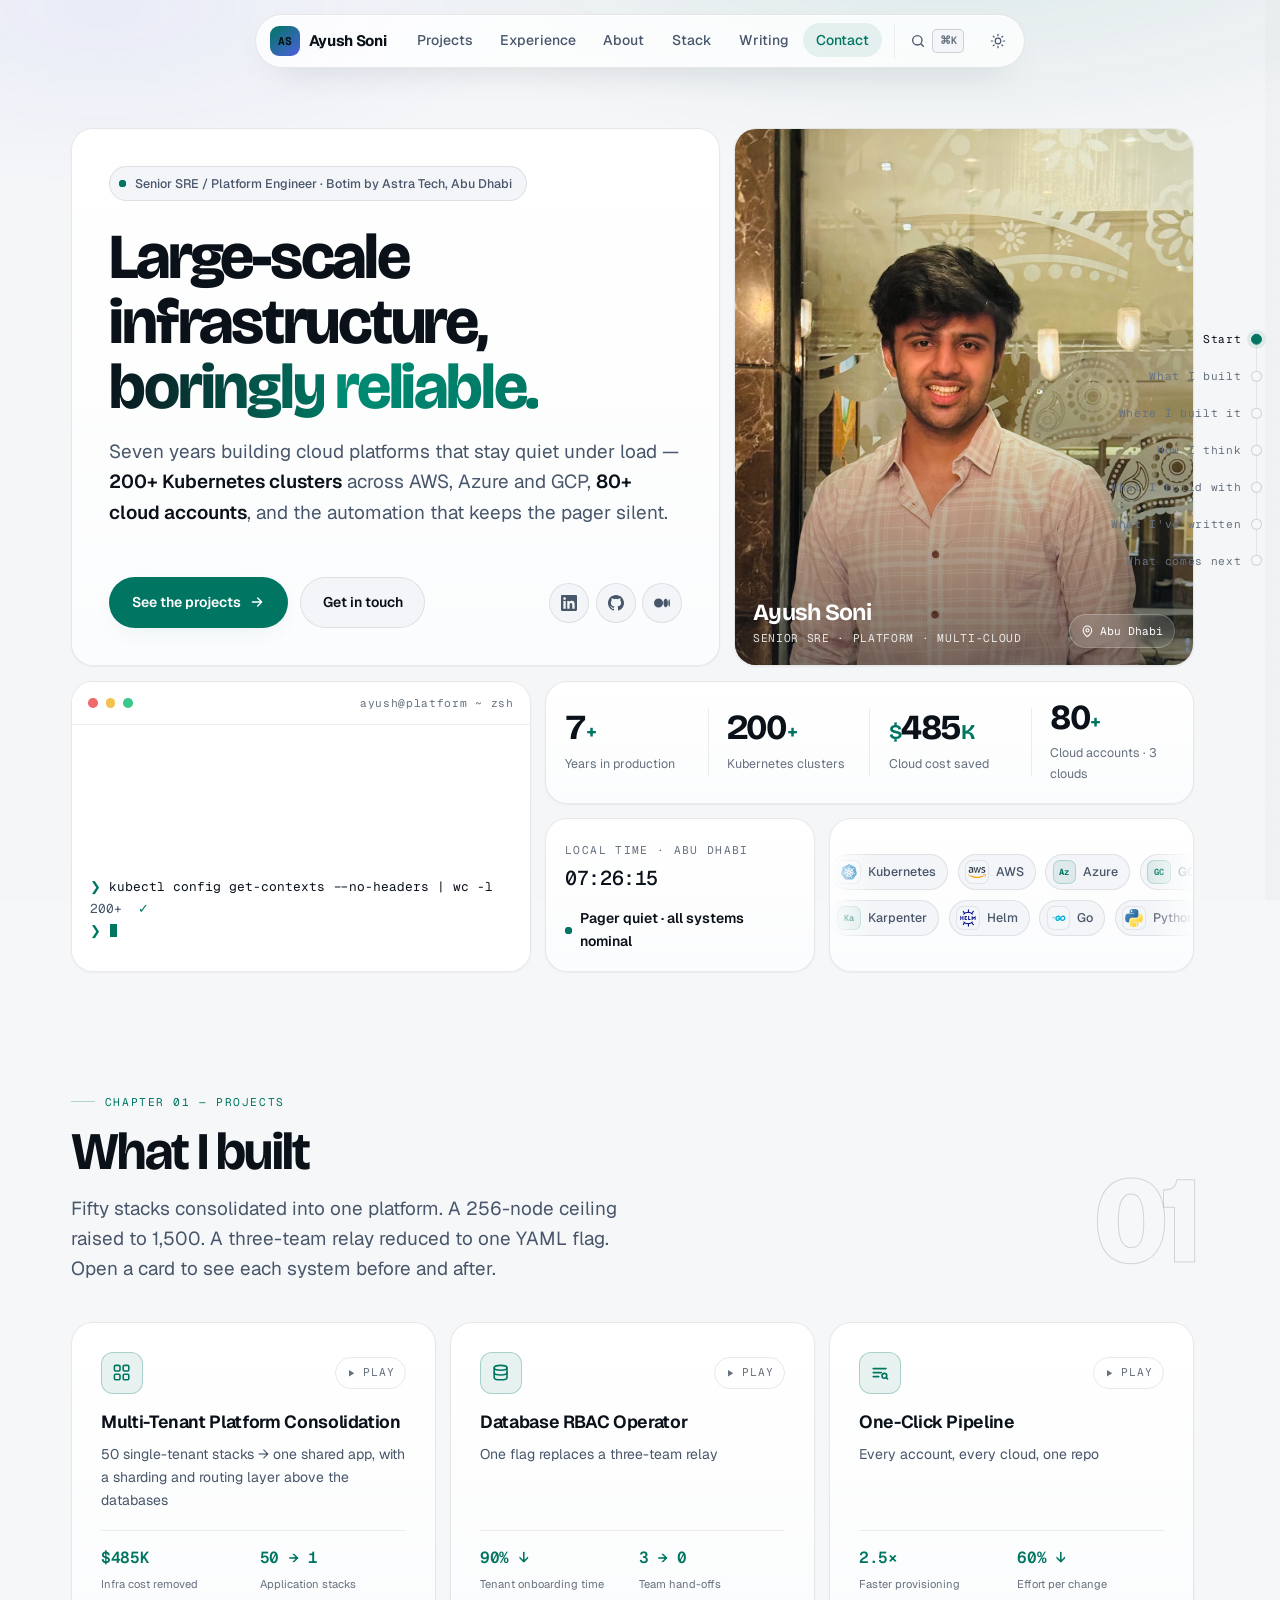
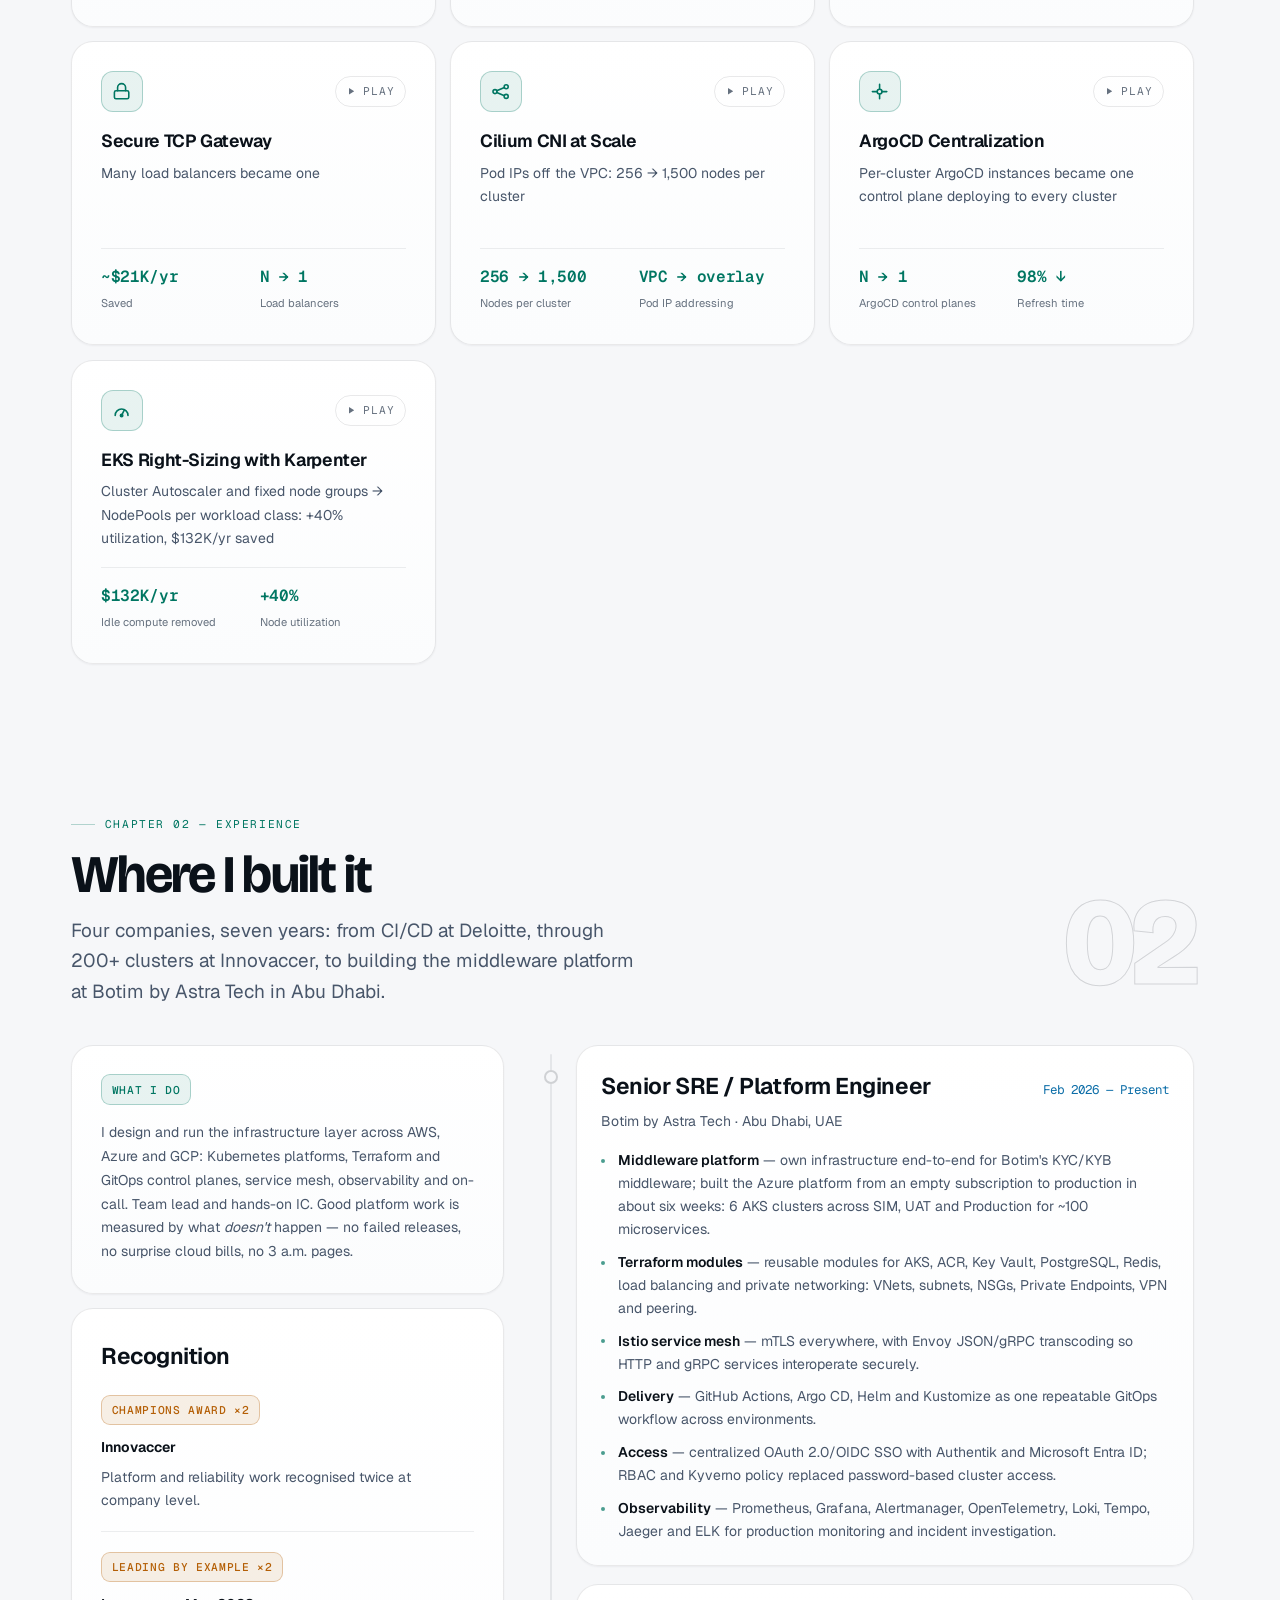
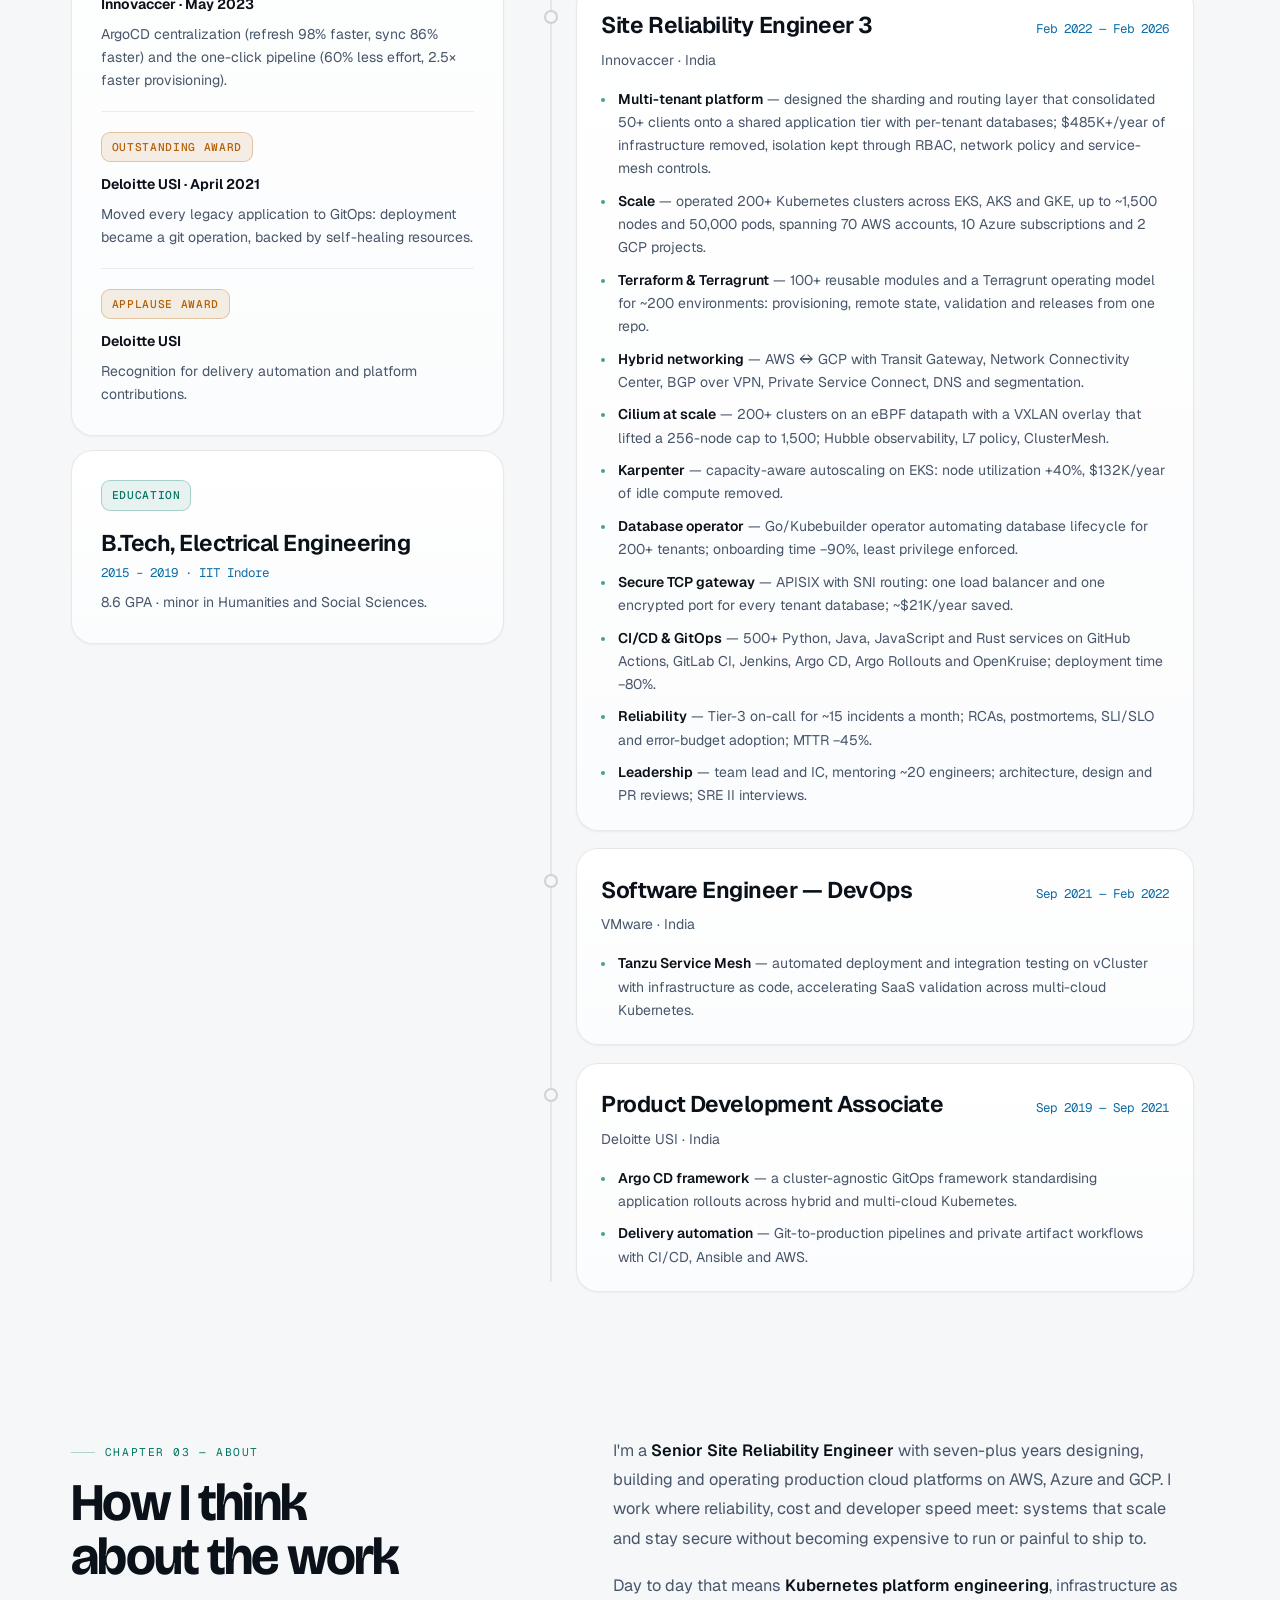
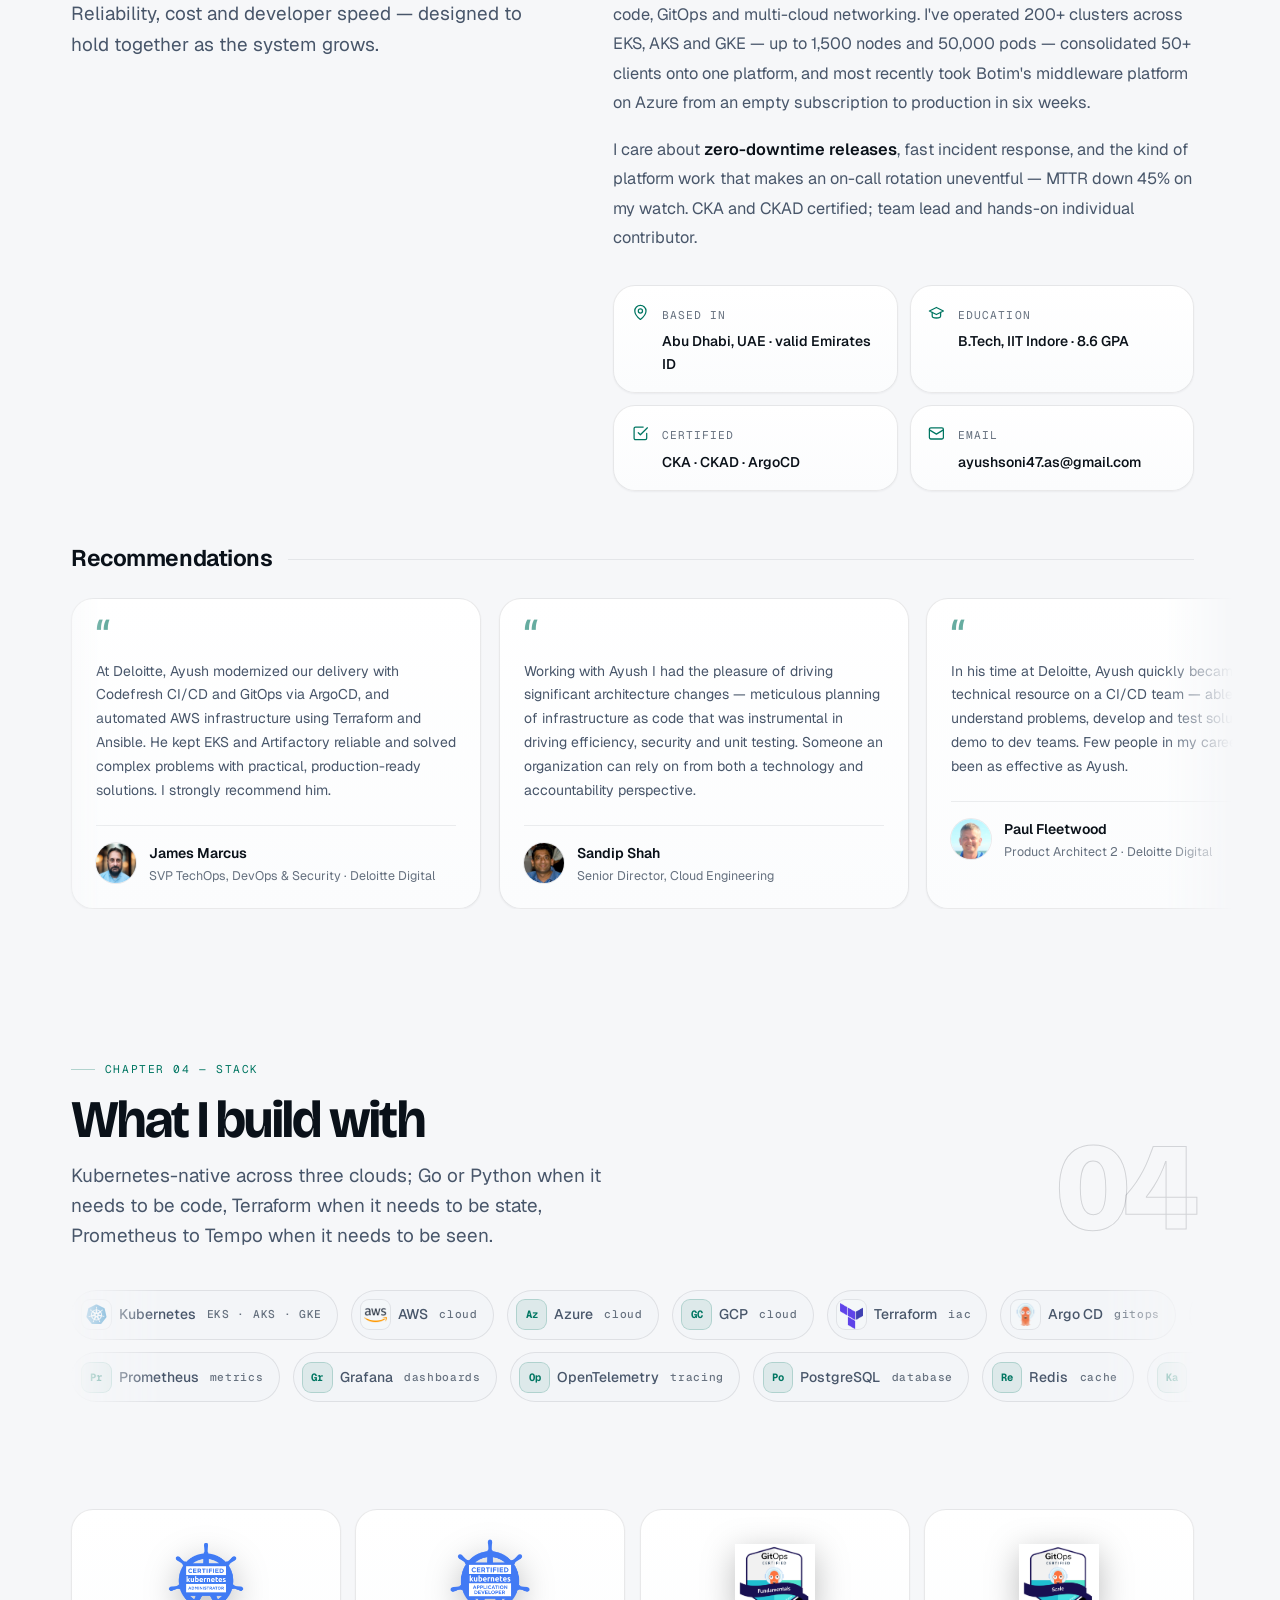
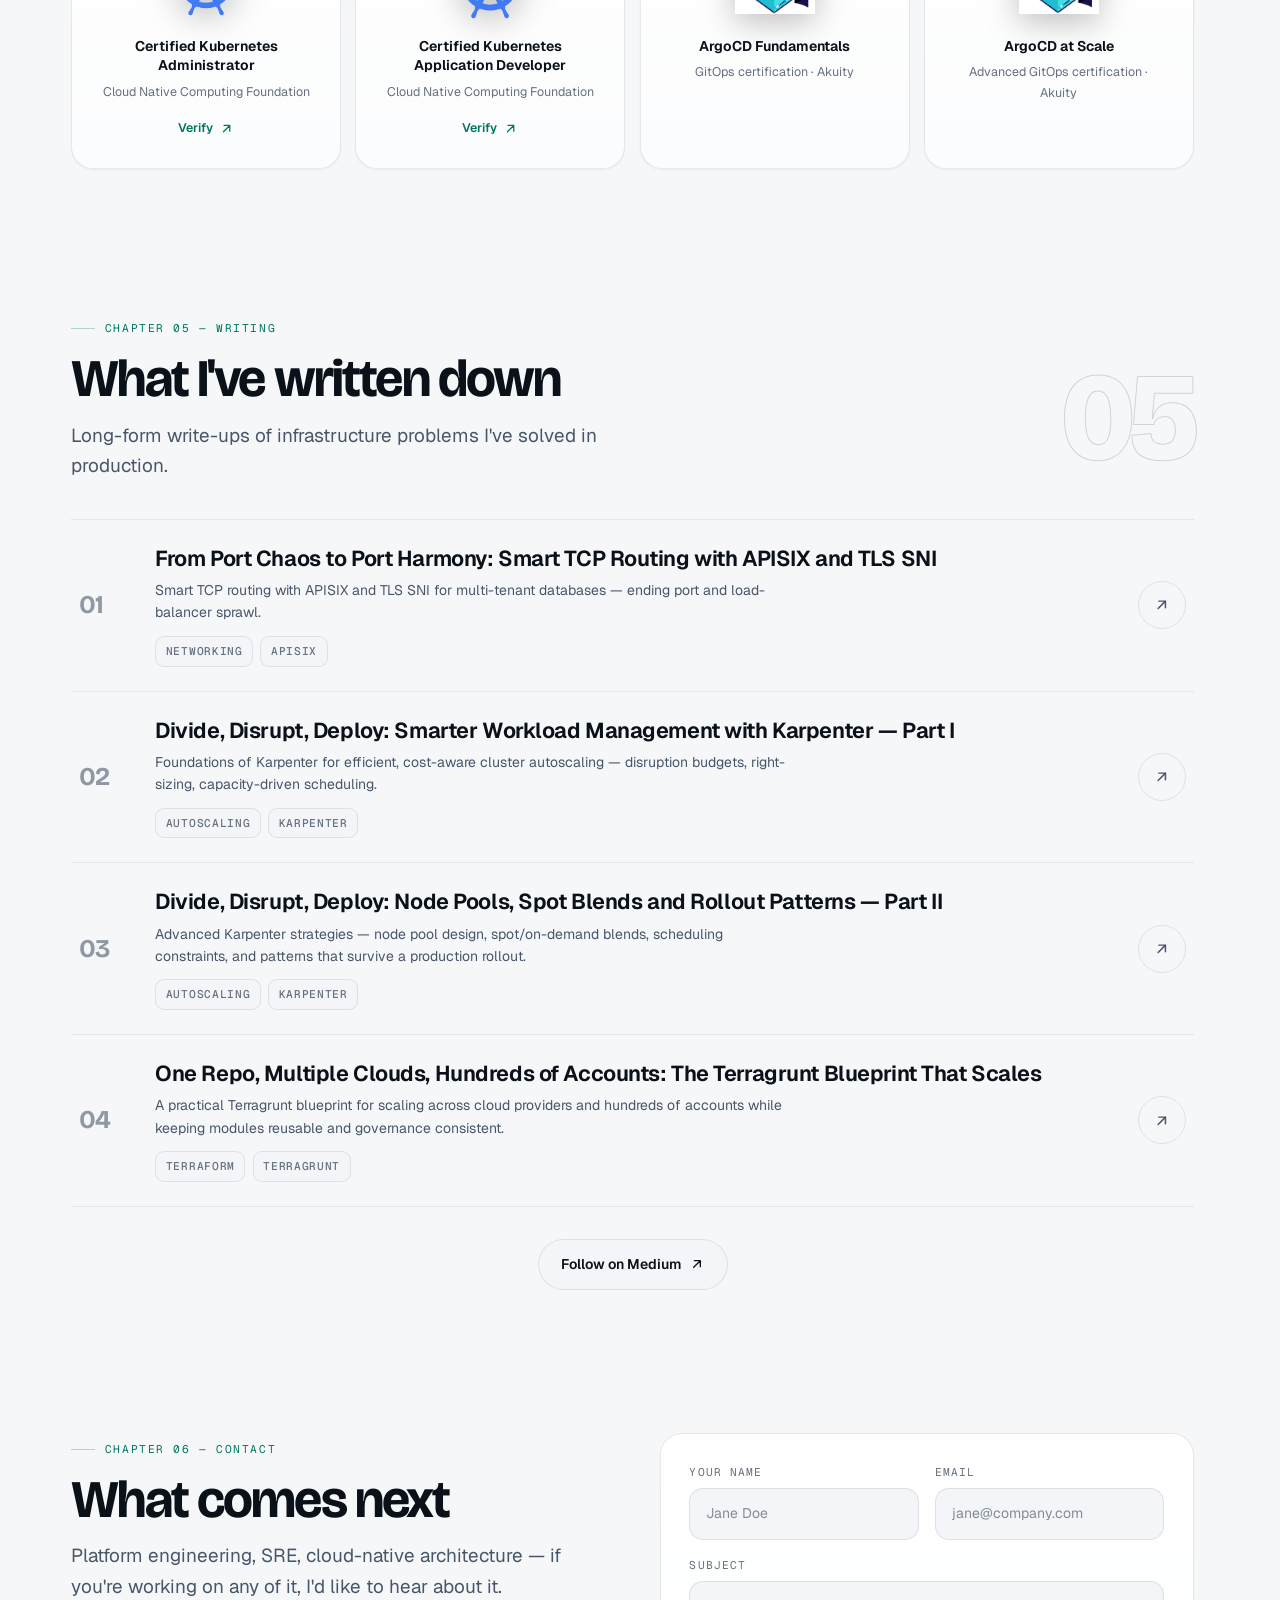
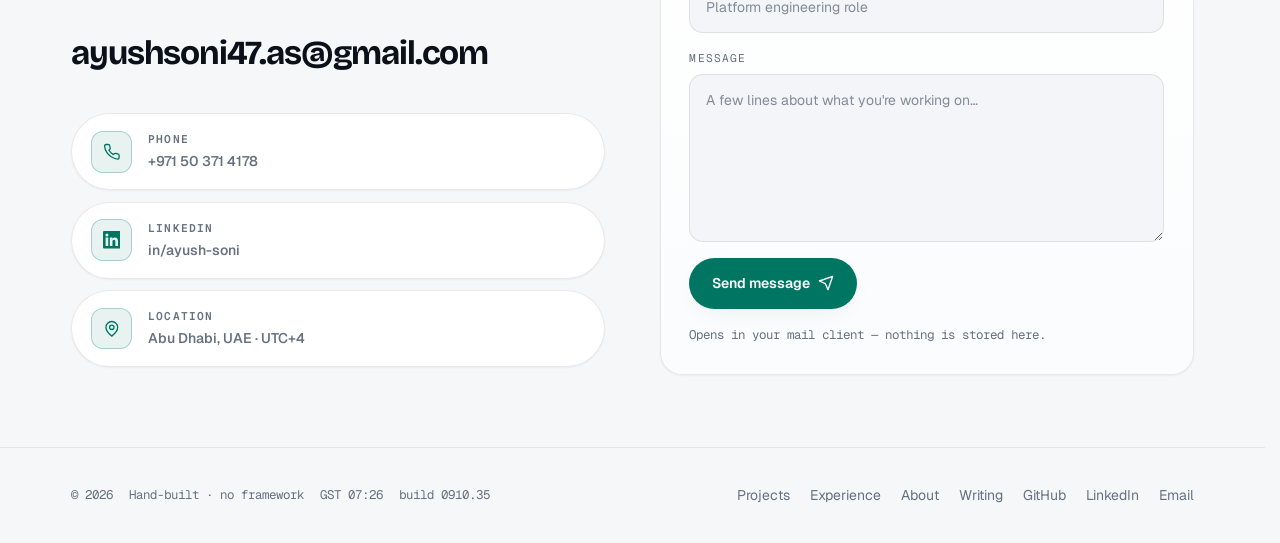
==== commit 277277cc: "new portfolio design" ====
--- a/index.html
+++ b/index.html
@@ -13,8 +13,6 @@
 <meta property="og:title" content="Ayush Soni — Senior Site Reliability Engineer">
 <meta property="og:description" content="Large-scale infrastructure, boringly reliable. Kubernetes · AWS · Terraform · GitOps.">
 <meta property="og:image" content="assets/img/me.jpg">
-<meta name="twitter:card" content="summary_large_image">
-<meta name="twitter:creator" content="@ayushsoni_7">
 <link rel="icon" href="assets/img/favicon.svg" type="image/svg+xml">
 <link rel="apple-touch-icon" href="assets/img/apple-touch-icon.png">
 <link rel="preconnect" href="https://fonts.googleapis.com">
@@ -731,7 +729,6 @@
             <a class="soc" href="https://www.linkedin.com/in/ayush-soni-811b91137/" target="_blank" rel="noopener" aria-label="LinkedIn"><svg viewBox="0 0 24 24" fill="currentColor" aria-hidden="true"><path d="M20.45 20.45h-3.55v-5.57c0-1.33-.03-3.04-1.86-3.04-1.85 0-2.13 1.45-2.13 2.94v5.67H9.35V9h3.41v1.56h.05c.48-.9 1.64-1.85 3.37-1.85 3.6 0 4.27 2.37 4.27 5.46v6.28zM5.34 7.43a2.06 2.06 0 1 1 0-4.13 2.06 2.06 0 0 1 0 4.13zm1.78 13.02H3.56V9h3.56v11.45zM22.23 0H1.77C.79 0 0 .77 0 1.73v20.54C0 23.23.79 24 1.77 24h20.45c.98 0 1.78-.77 1.78-1.73V1.73C24 .77 23.2 0 22.22 0h.01z"/></svg></a>
             <a class="soc" href="https://github.com/soni-ayush" target="_blank" rel="noopener" aria-label="GitHub"><svg viewBox="0 0 24 24" fill="currentColor" aria-hidden="true"><path d="M12 0C5.37 0 0 5.37 0 12c0 5.3 3.44 9.8 8.21 11.39.6.11.79-.26.79-.58v-2.23c-3.34.73-4.03-1.41-4.03-1.41-.55-1.39-1.34-1.76-1.34-1.76-1.09-.74.08-.73.08-.73 1.21.09 1.84 1.24 1.84 1.24 1.07 1.83 2.81 1.3 3.49 1 .11-.78.42-1.31.76-1.61-2.67-.3-5.47-1.33-5.47-5.93 0-1.31.47-2.38 1.24-3.22-.12-.3-.54-1.52.12-3.18 0 0 1-.32 3.3 1.23a11.5 11.5 0 0 1 6.01 0c2.29-1.55 3.3-1.23 3.3-1.23.65 1.66.24 2.88.12 3.18.77.84 1.23 1.91 1.23 3.22 0 4.61-2.81 5.62-5.48 5.92.43.37.82 1.1.82 2.22v3.29c0 .32.19.7.8.58C20.57 21.8 24 17.3 24 12c0-6.63-5.37-12-12-12z"/></svg></a>
             <a class="soc" href="https://medium.com/@ayushsoni47.as" target="_blank" rel="noopener" aria-label="Medium"><svg viewBox="0 0 24 24" fill="currentColor" aria-hidden="true"><path d="M13.54 12a6.8 6.8 0 0 1-6.77 6.82A6.8 6.8 0 0 1 0 12a6.8 6.8 0 0 1 6.77-6.82A6.8 6.8 0 0 1 13.54 12zM20.96 12c0 3.54-1.51 6.42-3.38 6.42-1.87 0-3.39-2.88-3.39-6.42s1.52-6.42 3.39-6.42S20.96 8.46 20.96 12zM24 12c0 3.17-.53 5.75-1.19 5.75-.66 0-1.19-2.58-1.19-5.75s.53-5.75 1.19-5.75C23.47 6.25 24 8.83 24 12z"/></svg></a>
-            <a class="soc" href="https://twitter.com/ayushsoni_7" target="_blank" rel="noopener" aria-label="X"><svg viewBox="0 0 24 24" fill="currentColor" aria-hidden="true"><path d="M18.24 2.25h3.31l-7.23 8.26 8.5 11.24h-6.65l-5.22-6.82-5.96 6.82H1.68l7.73-8.84L1.25 2.25h6.82l4.71 6.23 5.46-6.23zm-1.16 17.52h1.83L7.02 4.13H5.05l12.03 15.64z"/></svg></a>
           </div>
         </div>
       </div>
@@ -1061,7 +1058,7 @@
 </div>
 
 <script type="application/ld+json">
-{"@context":"https://schema.org","@type":"Person","name":"Ayush Soni","jobTitle":"Senior Site Reliability Engineer","worksFor":{"@type":"Organization","name":"Botim by Astra Tech"},"alumniOf":{"@type":"CollegeOrUniversity","name":"Indian Institute of Technology Indore"},"email":"mailto:ayushsoni47.as@gmail.com","address":{"@type":"PostalAddress","addressLocality":"Abu Dhabi","addressCountry":"AE"},"knowsAbout":["Kubernetes","Amazon Web Services","Microsoft Azure","Google Cloud Platform","Terraform","Terragrunt","GitOps","Argo CD","Istio","Cilium","Site Reliability Engineering"],"sameAs":["https://www.linkedin.com/in/ayush-soni-811b91137/","https://github.com/soni-ayush","https://medium.com/@ayushsoni47.as","https://twitter.com/ayushsoni_7"]}
+{"@context":"https://schema.org","@type":"Person","name":"Ayush Soni","jobTitle":"Senior Site Reliability Engineer","worksFor":{"@type":"Organization","name":"Botim by Astra Tech"},"alumniOf":{"@type":"CollegeOrUniversity","name":"Indian Institute of Technology Indore"},"email":"mailto:ayushsoni47.as@gmail.com","address":{"@type":"PostalAddress","addressLocality":"Abu Dhabi","addressCountry":"AE"},"knowsAbout":["Kubernetes","Amazon Web Services","Microsoft Azure","Google Cloud Platform","Terraform","Terragrunt","GitOps","Argo CD","Istio","Cilium","Site Reliability Engineering"],"sameAs":["https://www.linkedin.com/in/ayush-soni-811b91137/","https://github.com/soni-ayush","https://medium.com/@ayushsoni47.as"]}
 </script>
 
 <script>
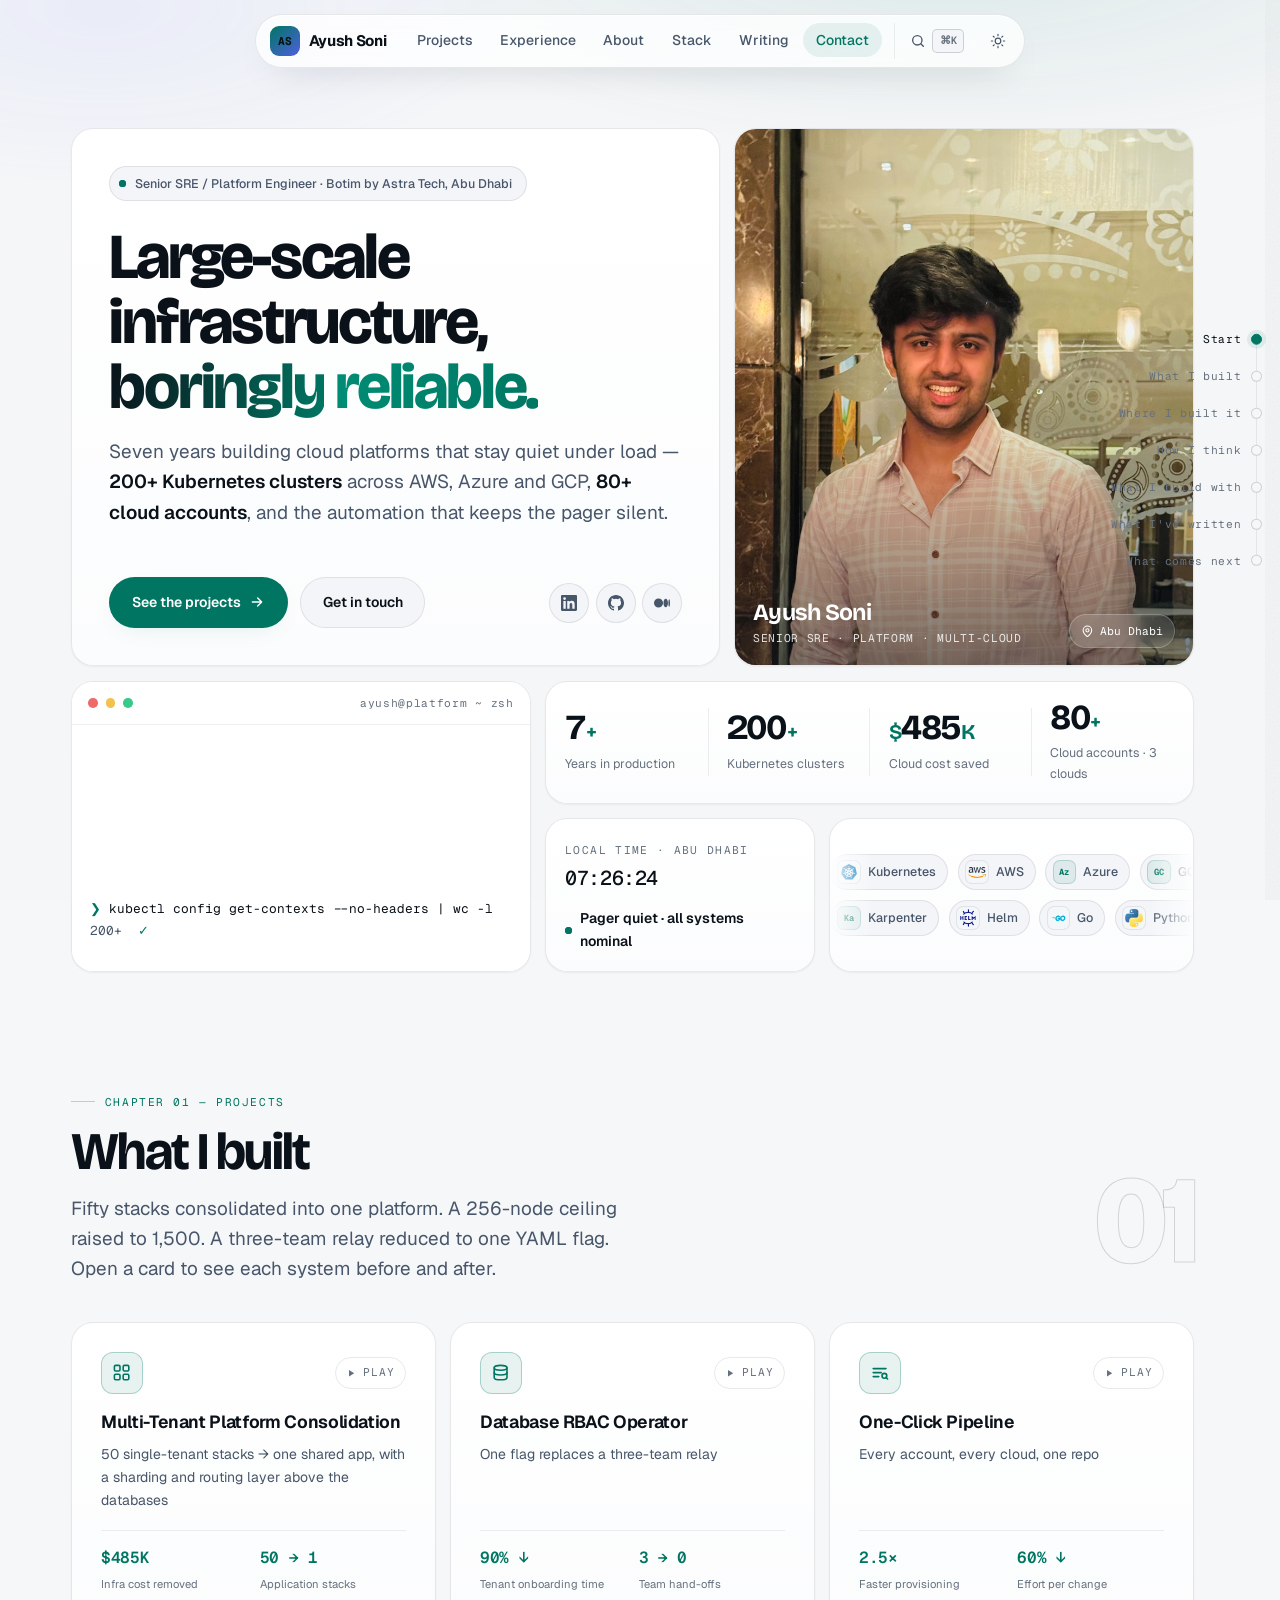
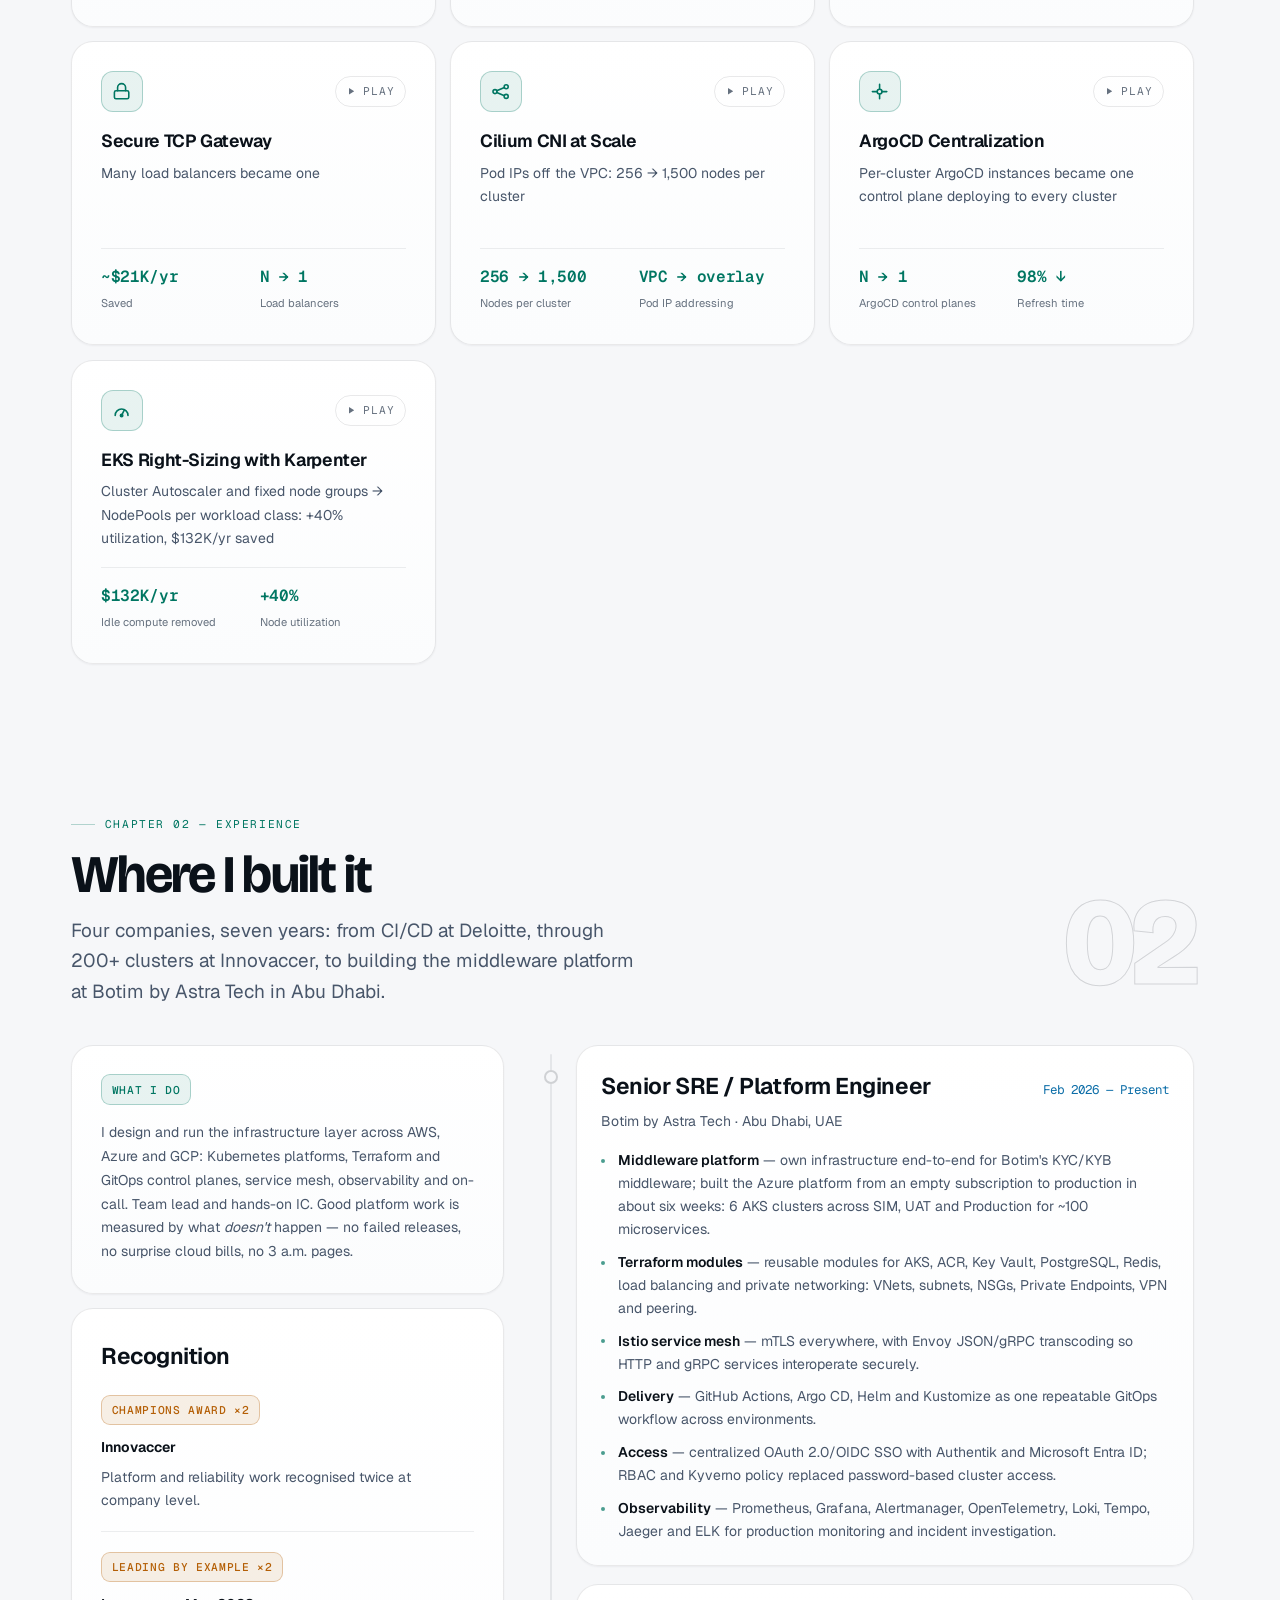
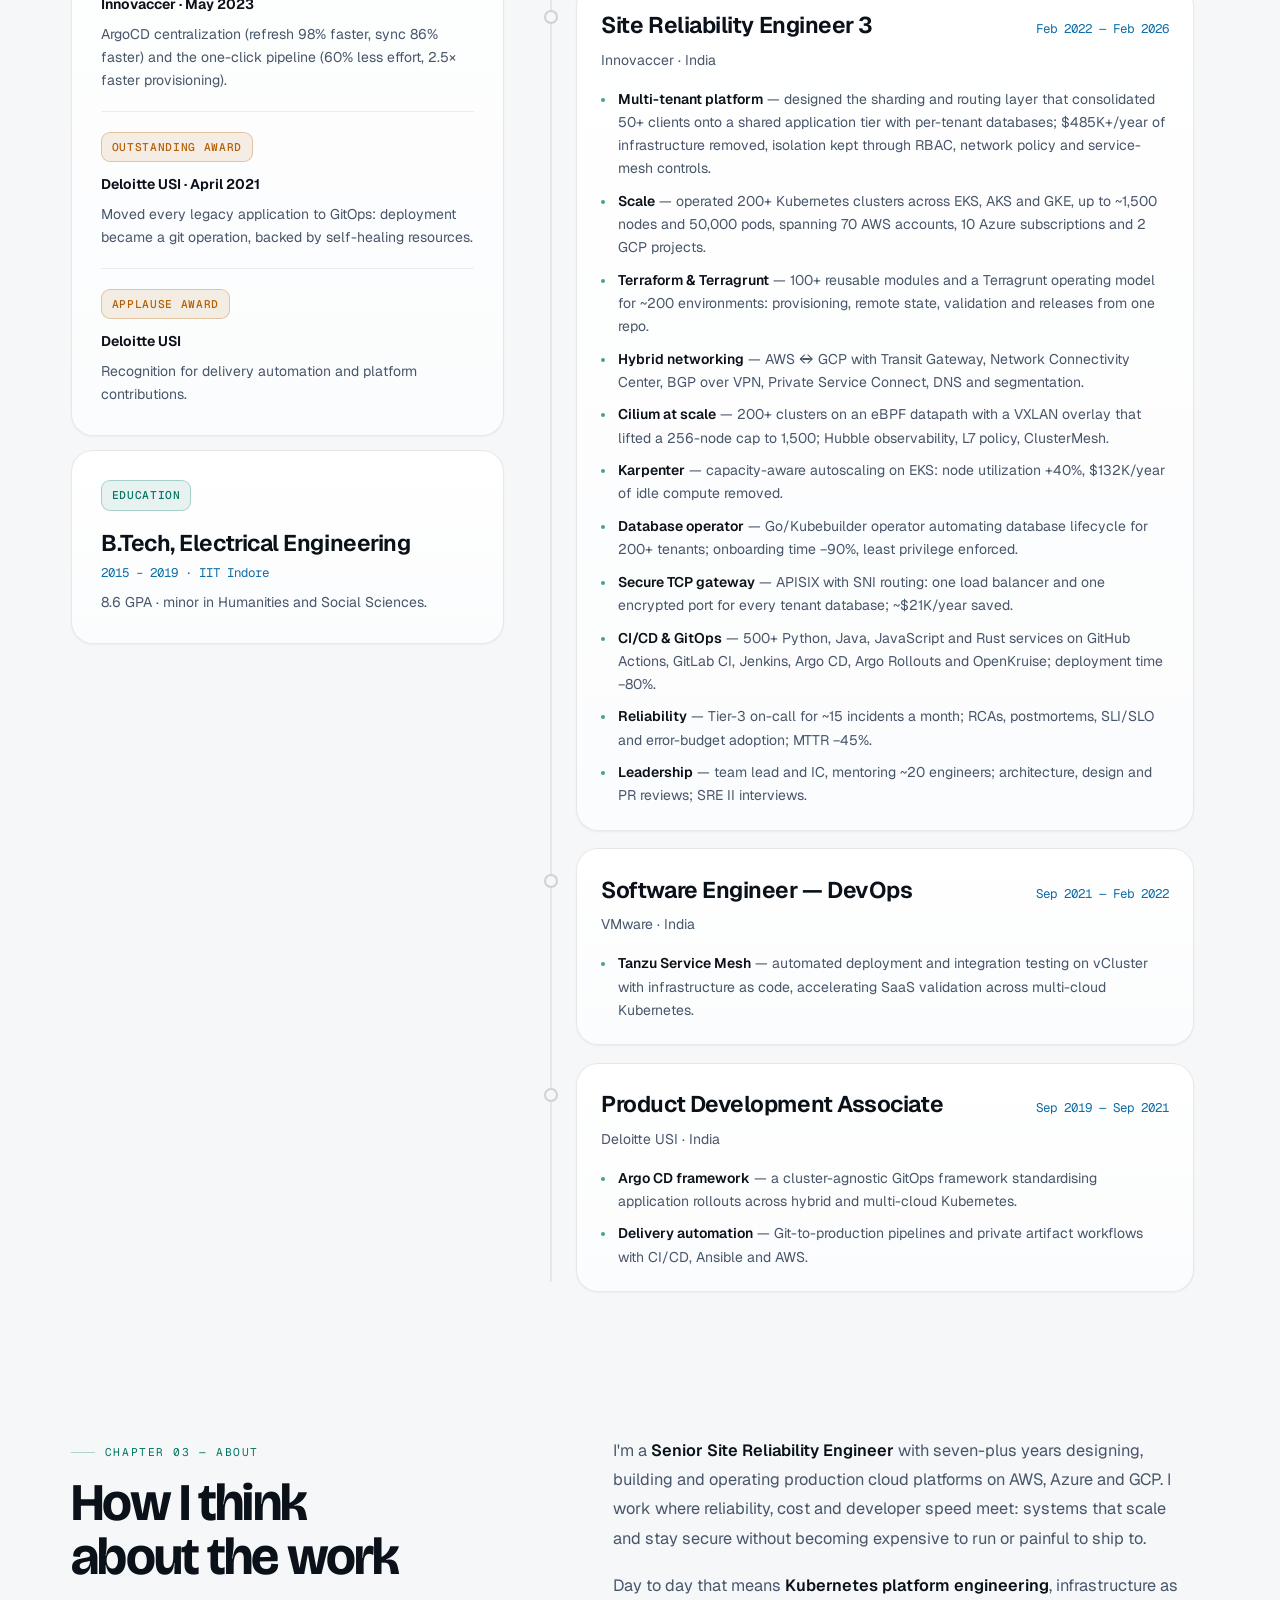
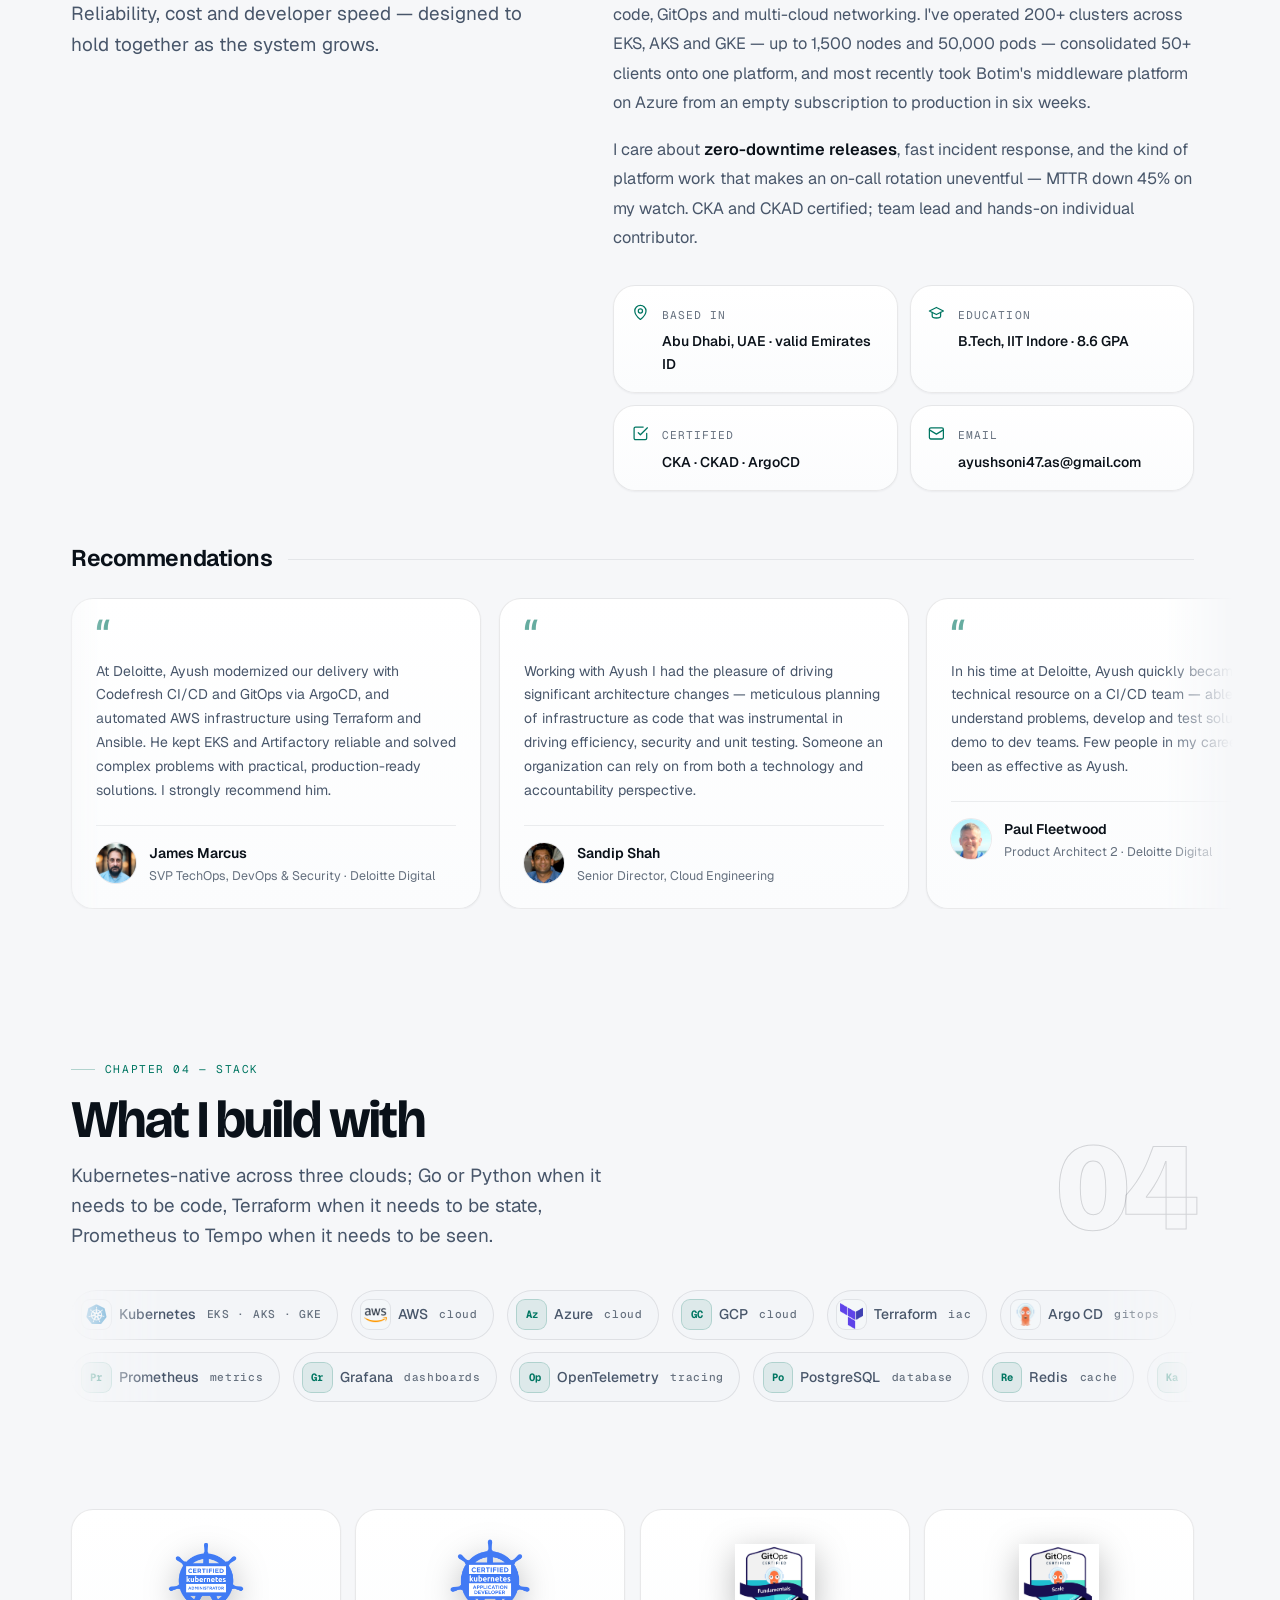
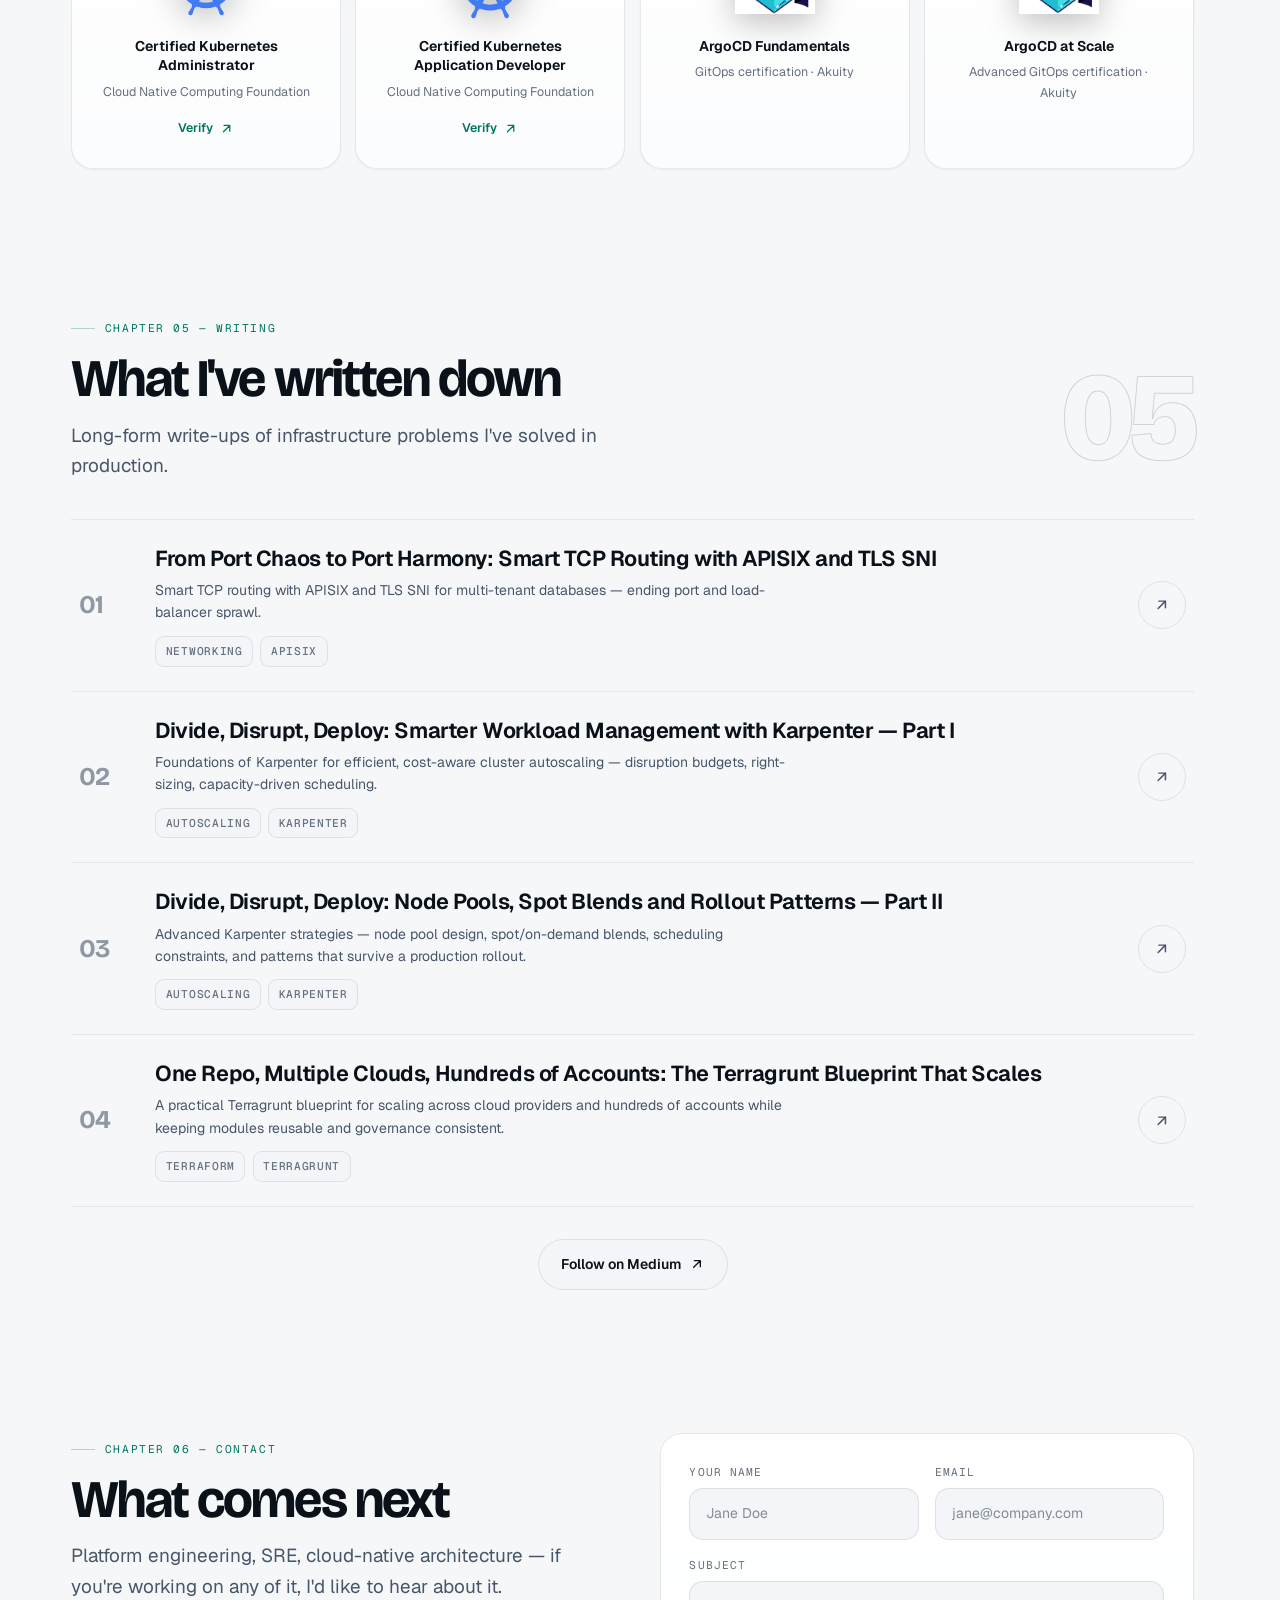
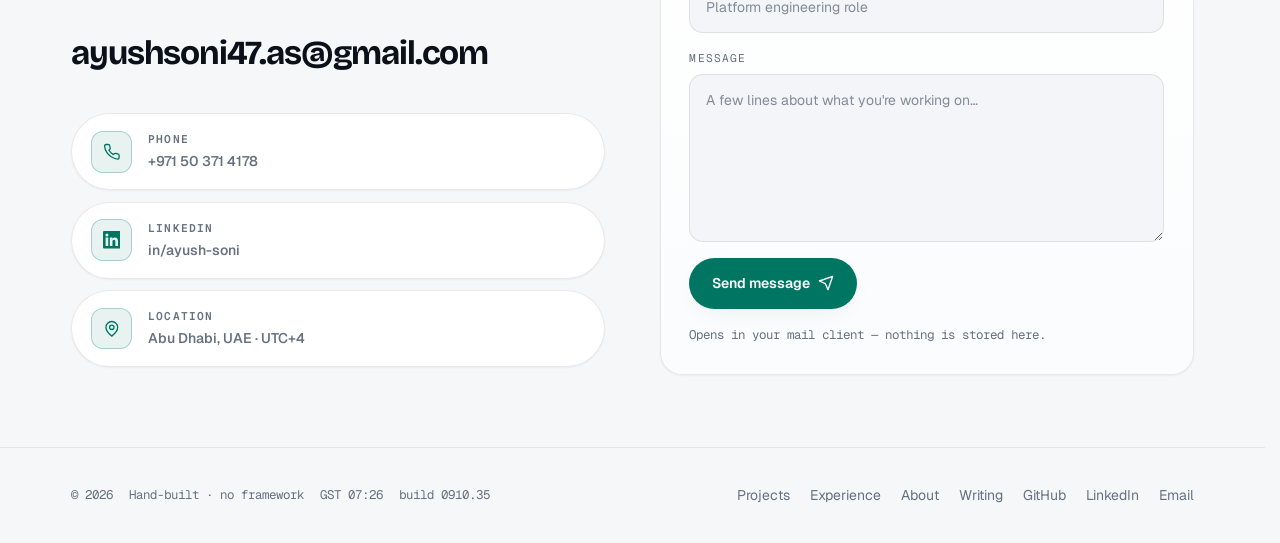
==== commit 52c8ad04: "new portfolio design" ====
--- a/index.html
+++ b/index.html
@@ -1109,7 +1109,8 @@
   var el=$('term'); if(!el)return;
   var script=[
     {c:'kubectl config get-contexts --no-headers | wc -l',o:['200+  <span class="ok">✓</span>']},
-    {c:'az aks list -o tsv | wc -l',o:['6  <span class="o"># middleware · SIM · UAT · Prod</span>']},
+    {c:'aws organizations list-accounts -o text | wc -l',o:['80  <span class="o"># Tenant Accounts </span>']},
+    {c:'az account list -o tsv | wc -l',o:['6  <span class="o"># middleware · SIM · UAT · Prod</span>']},
     {c:'kubectl get databaseaccess -A | grep -c Ready',o:['200  <span class="ok">✓ all reconciled</span>']},
     {c:'argocd app list -o name | wc -l',o:['<span class="o">synced · healthy</span>']},
     {c:'cat /var/run/pager/status',o:['<span class="ok">quiet</span>  # as it should be']}
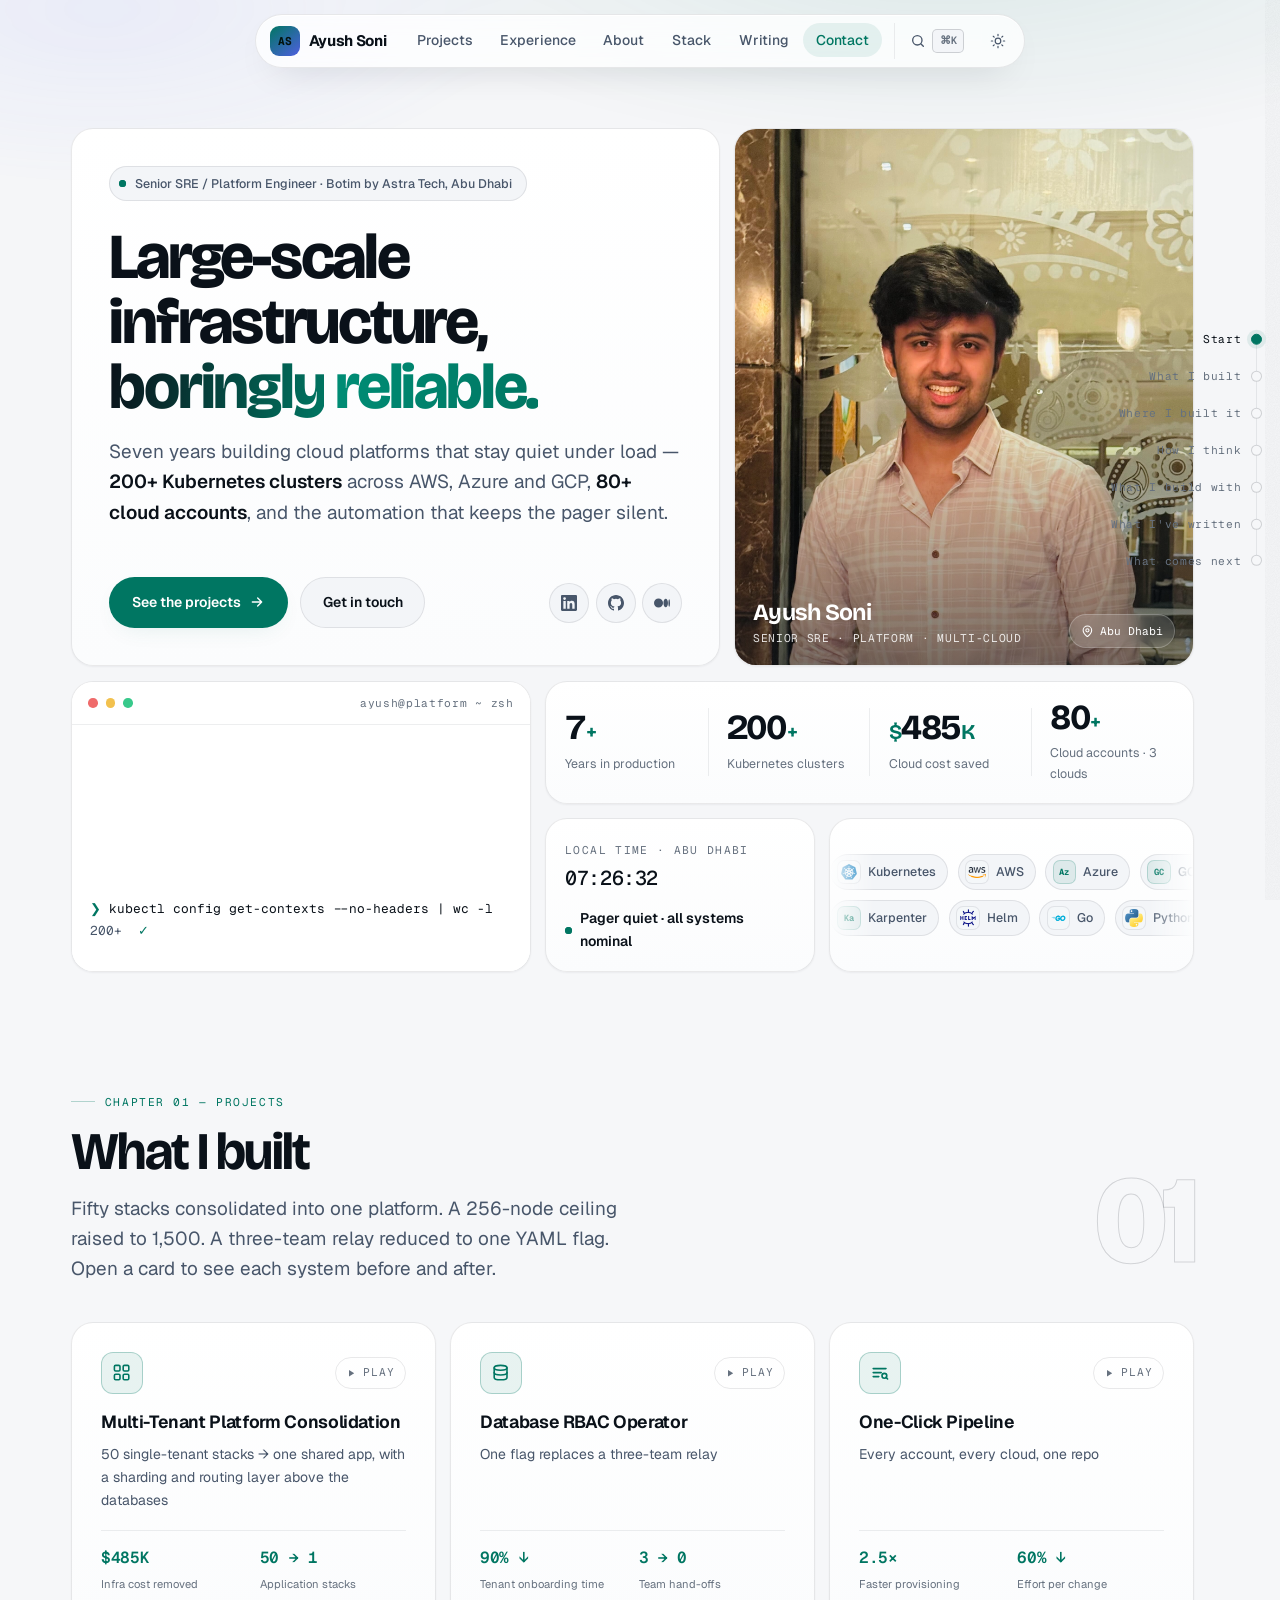
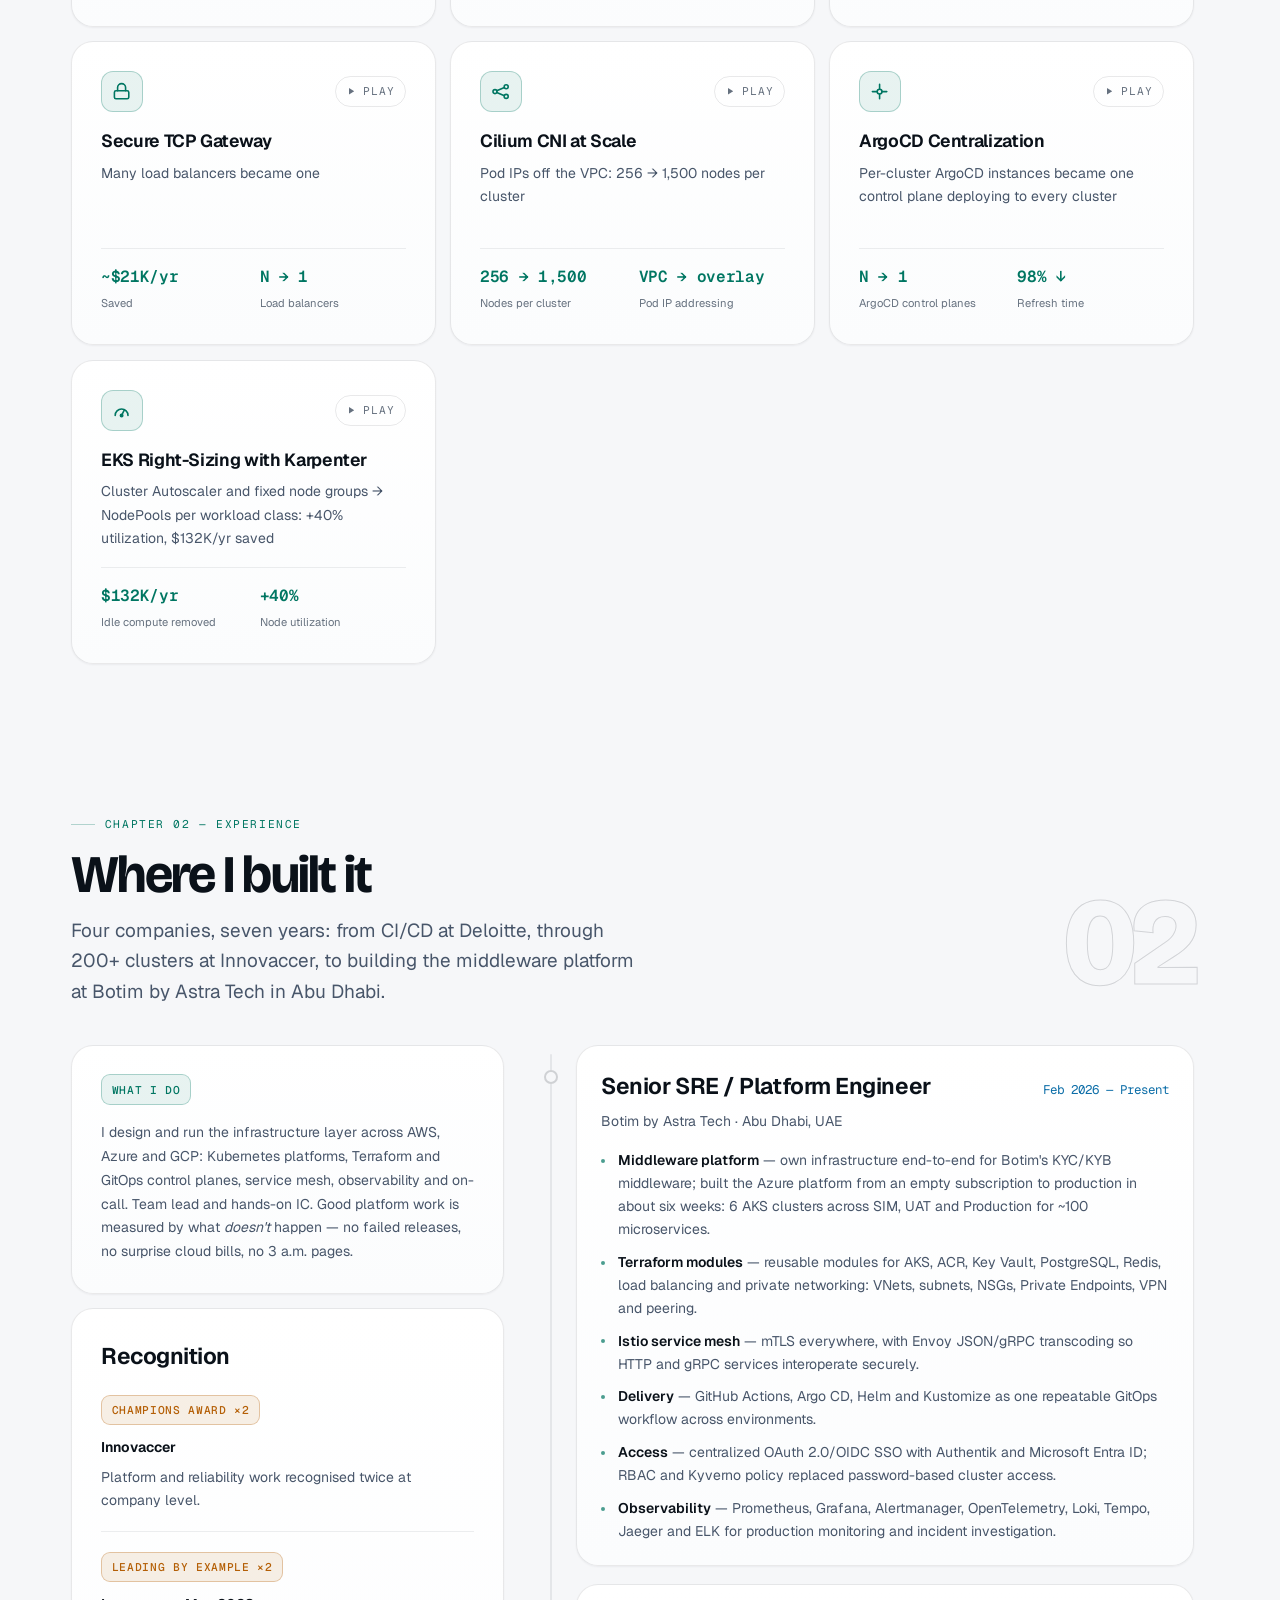
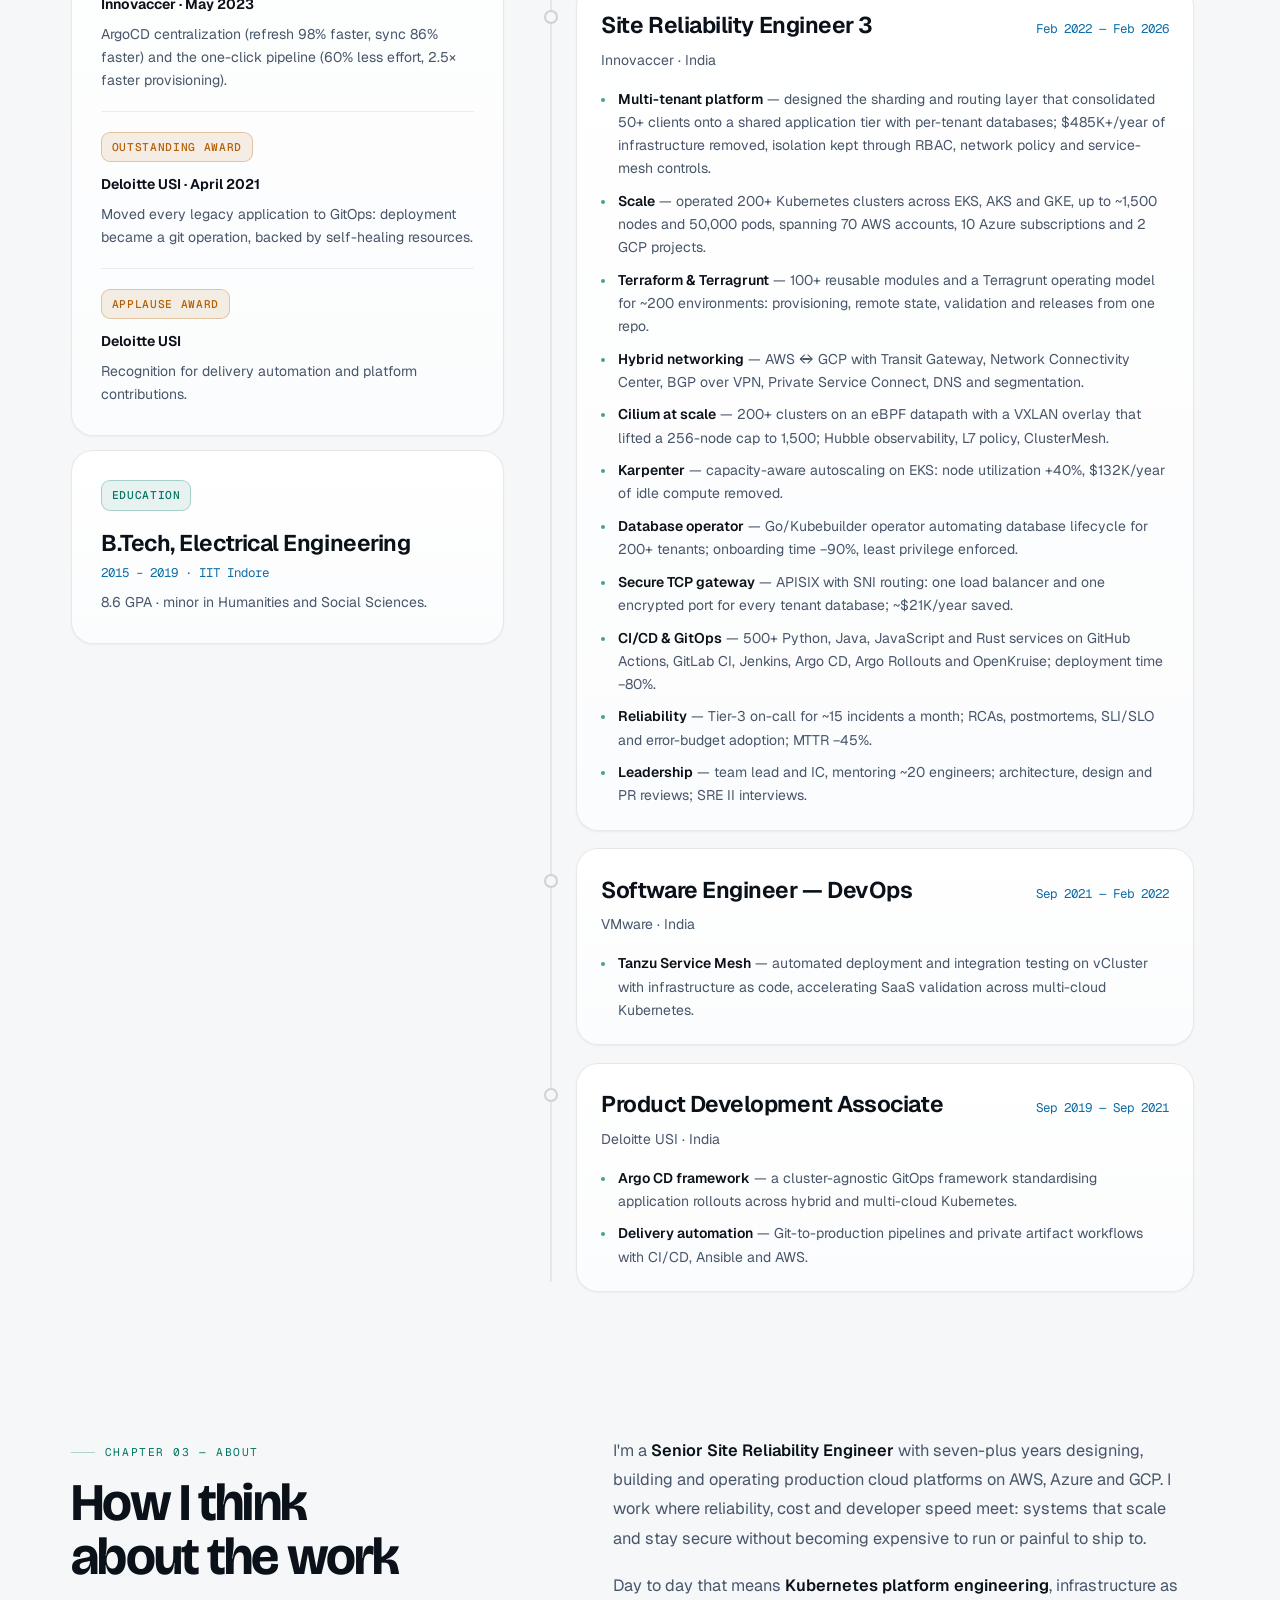
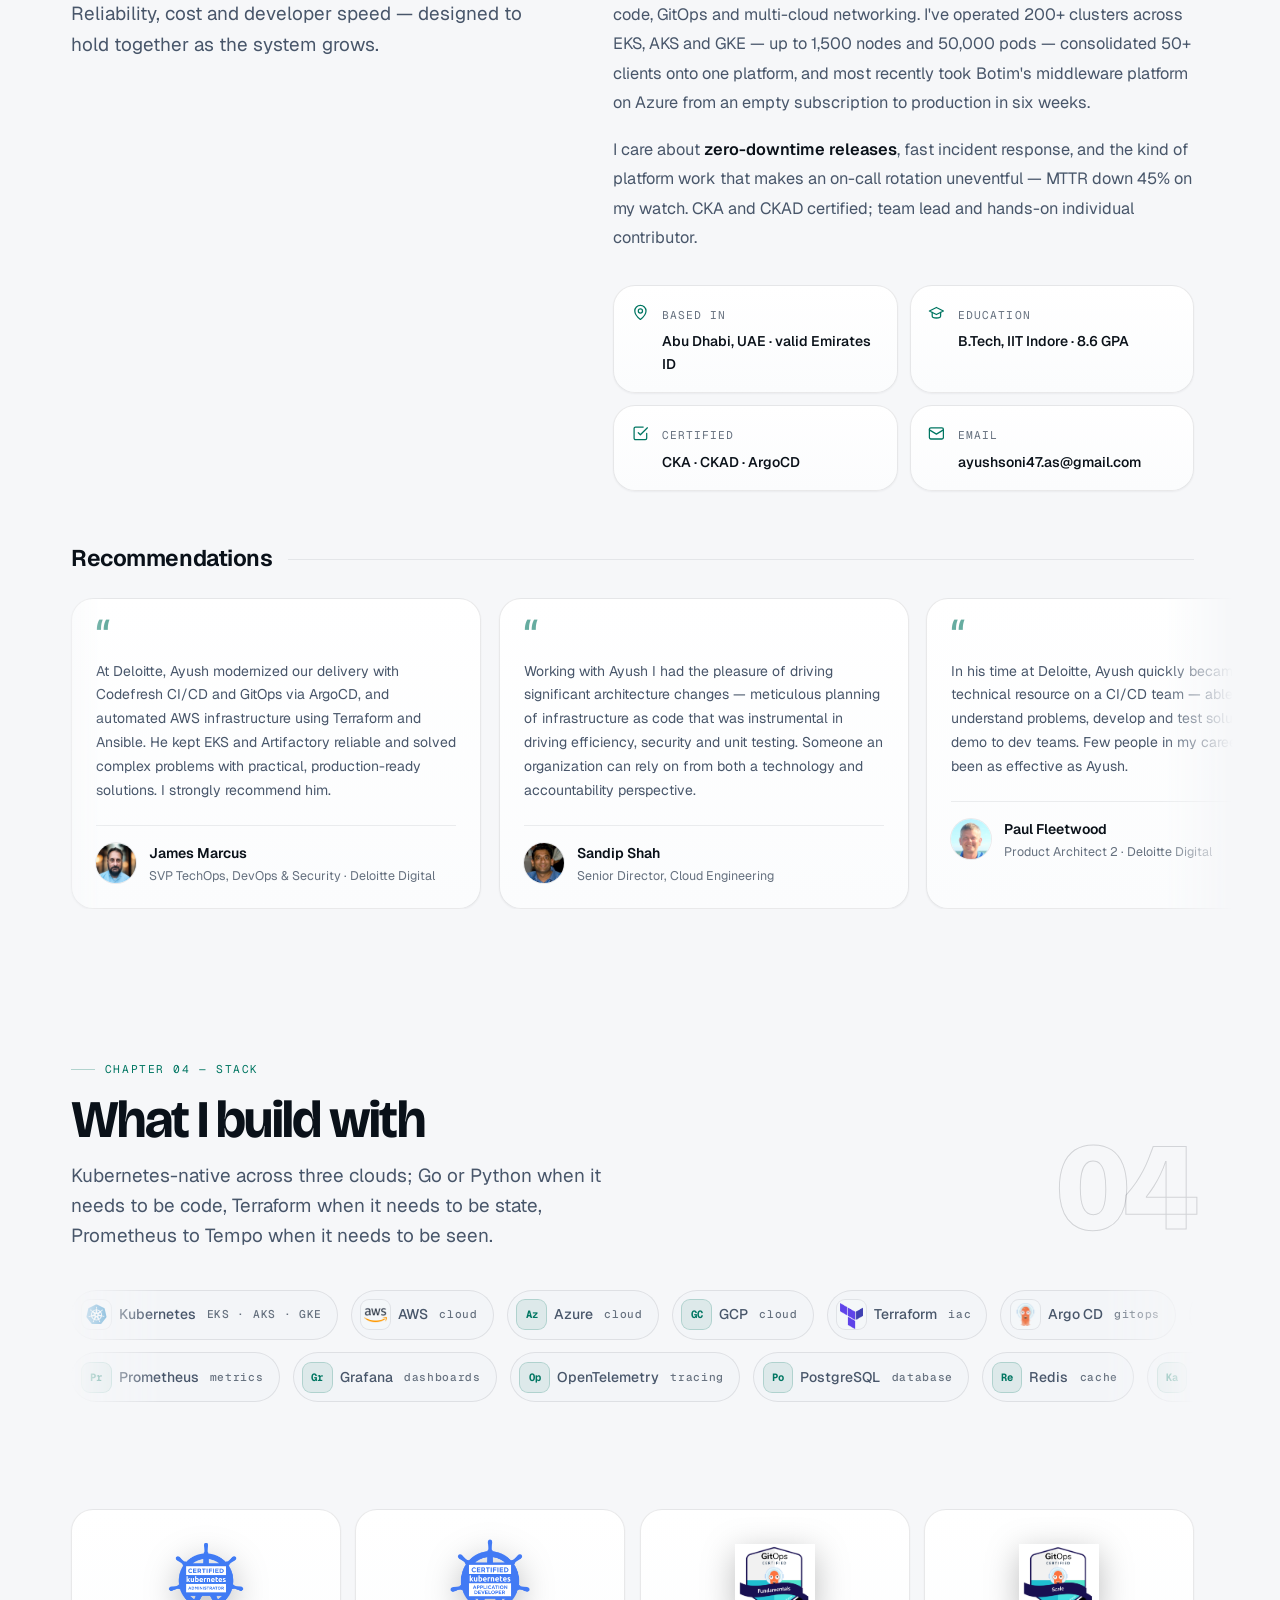
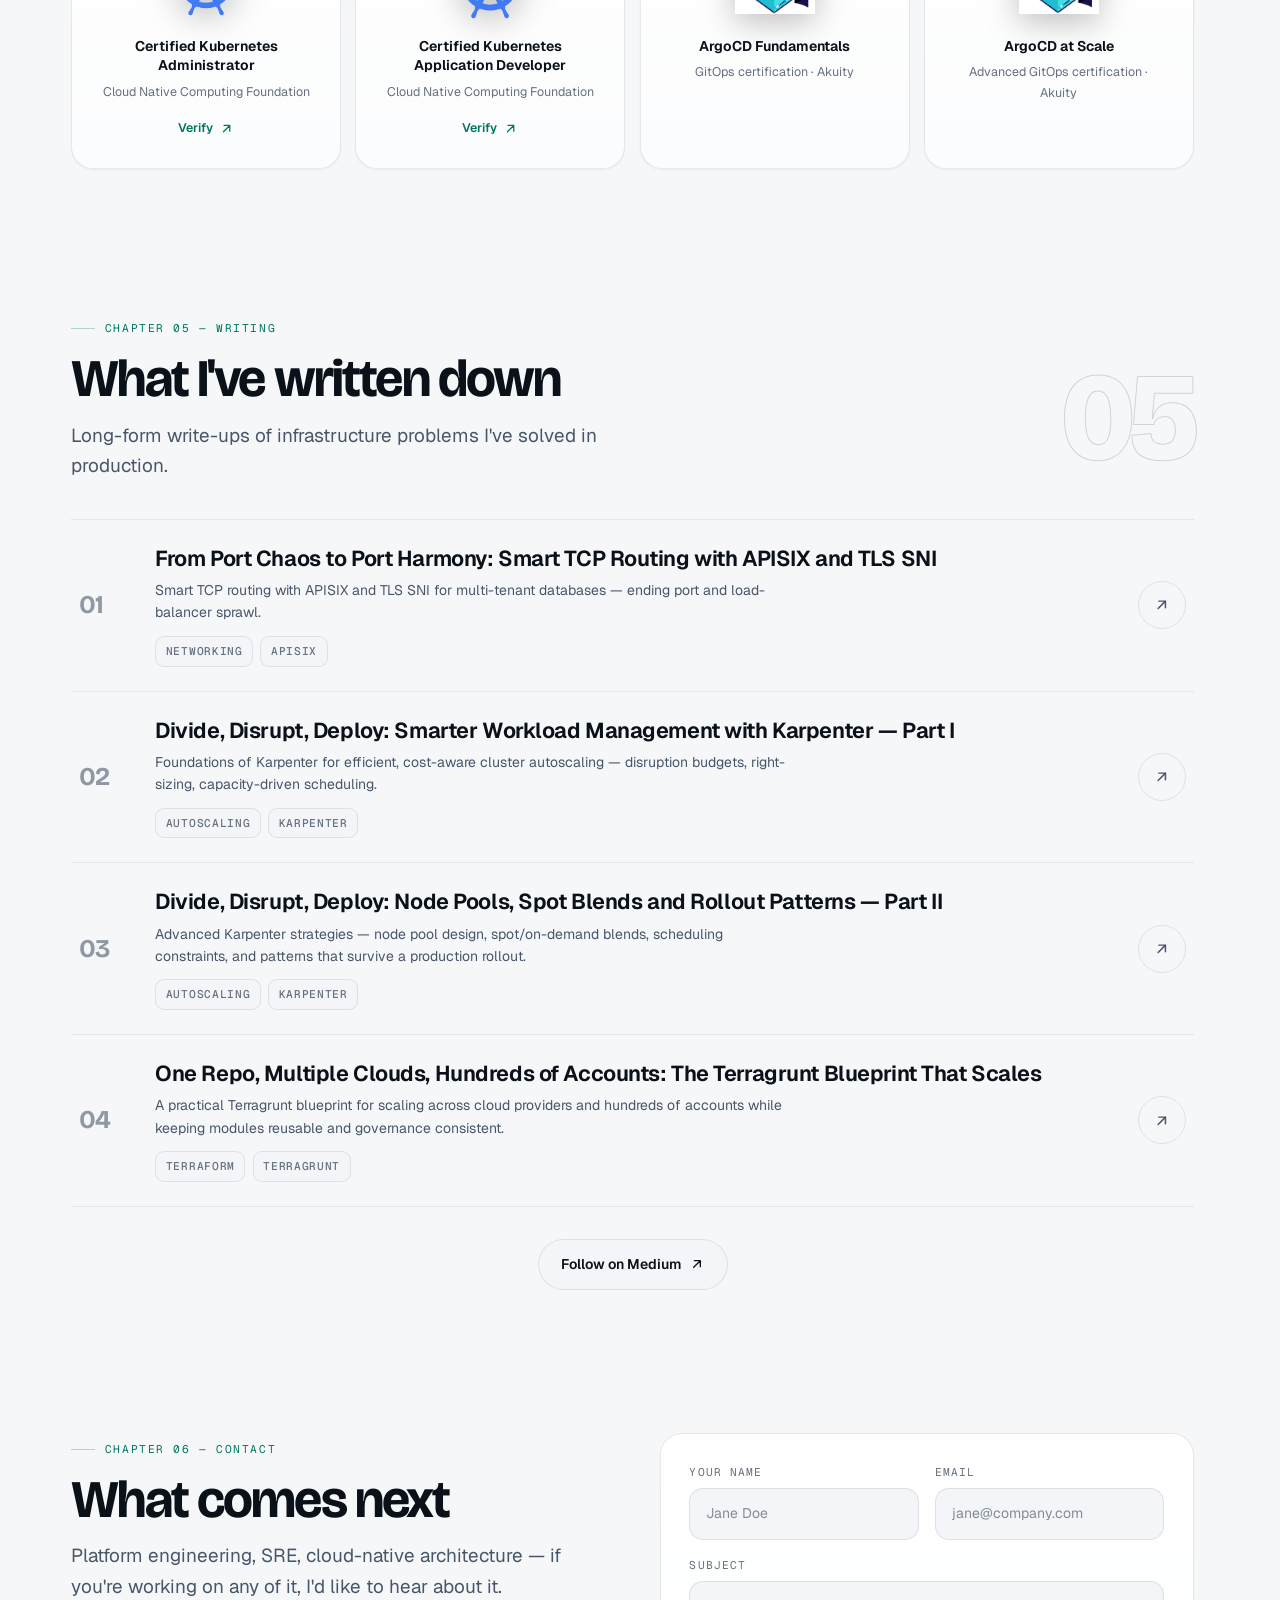
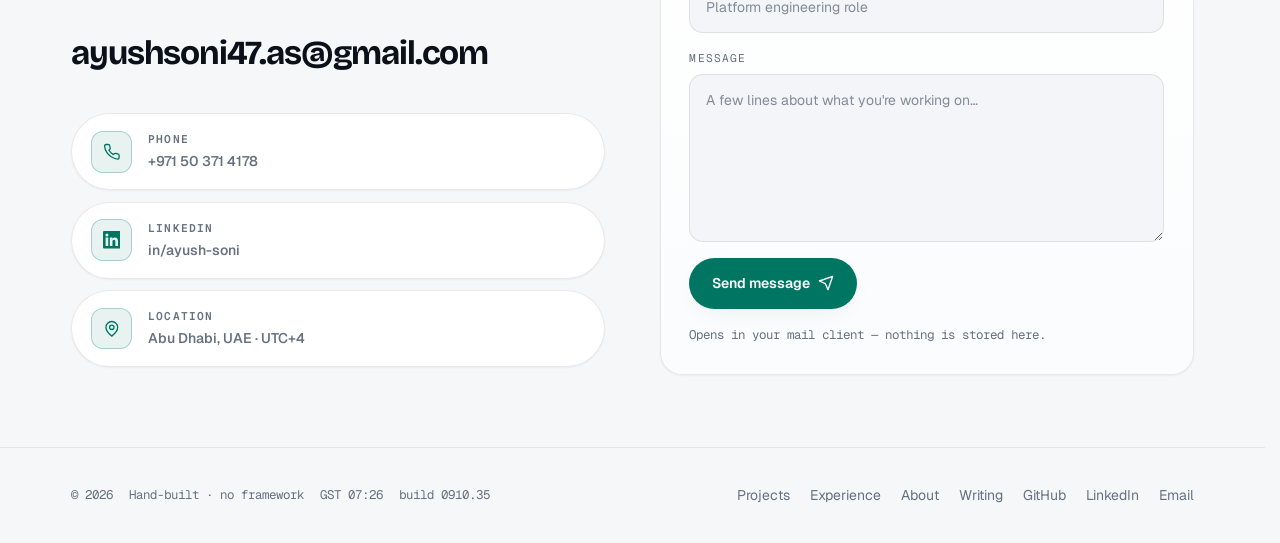
==== commit cdaaad65: "new portfolio design" ====
--- a/index.html
+++ b/index.html
@@ -1109,7 +1109,7 @@
   var el=$('term'); if(!el)return;
   var script=[
     {c:'kubectl config get-contexts --no-headers | wc -l',o:['200+  <span class="ok">✓</span>']},
-    {c:'aws organizations list-accounts -o text | wc -l',o:['80  <span class="o"># Tenant Accounts </span>']},
+    {c:'aws configure list-profiles | wc -l',o:['80  <span class="o"># Tenant Accounts </span>']},
     {c:'az account list -o tsv | wc -l',o:['6  <span class="o"># middleware · SIM · UAT · Prod</span>']},
     {c:'kubectl get databaseaccess -A | grep -c Ready',o:['200  <span class="ok">✓ all reconciled</span>']},
     {c:'argocd app list -o name | wc -l',o:['<span class="o">synced · healthy</span>']},
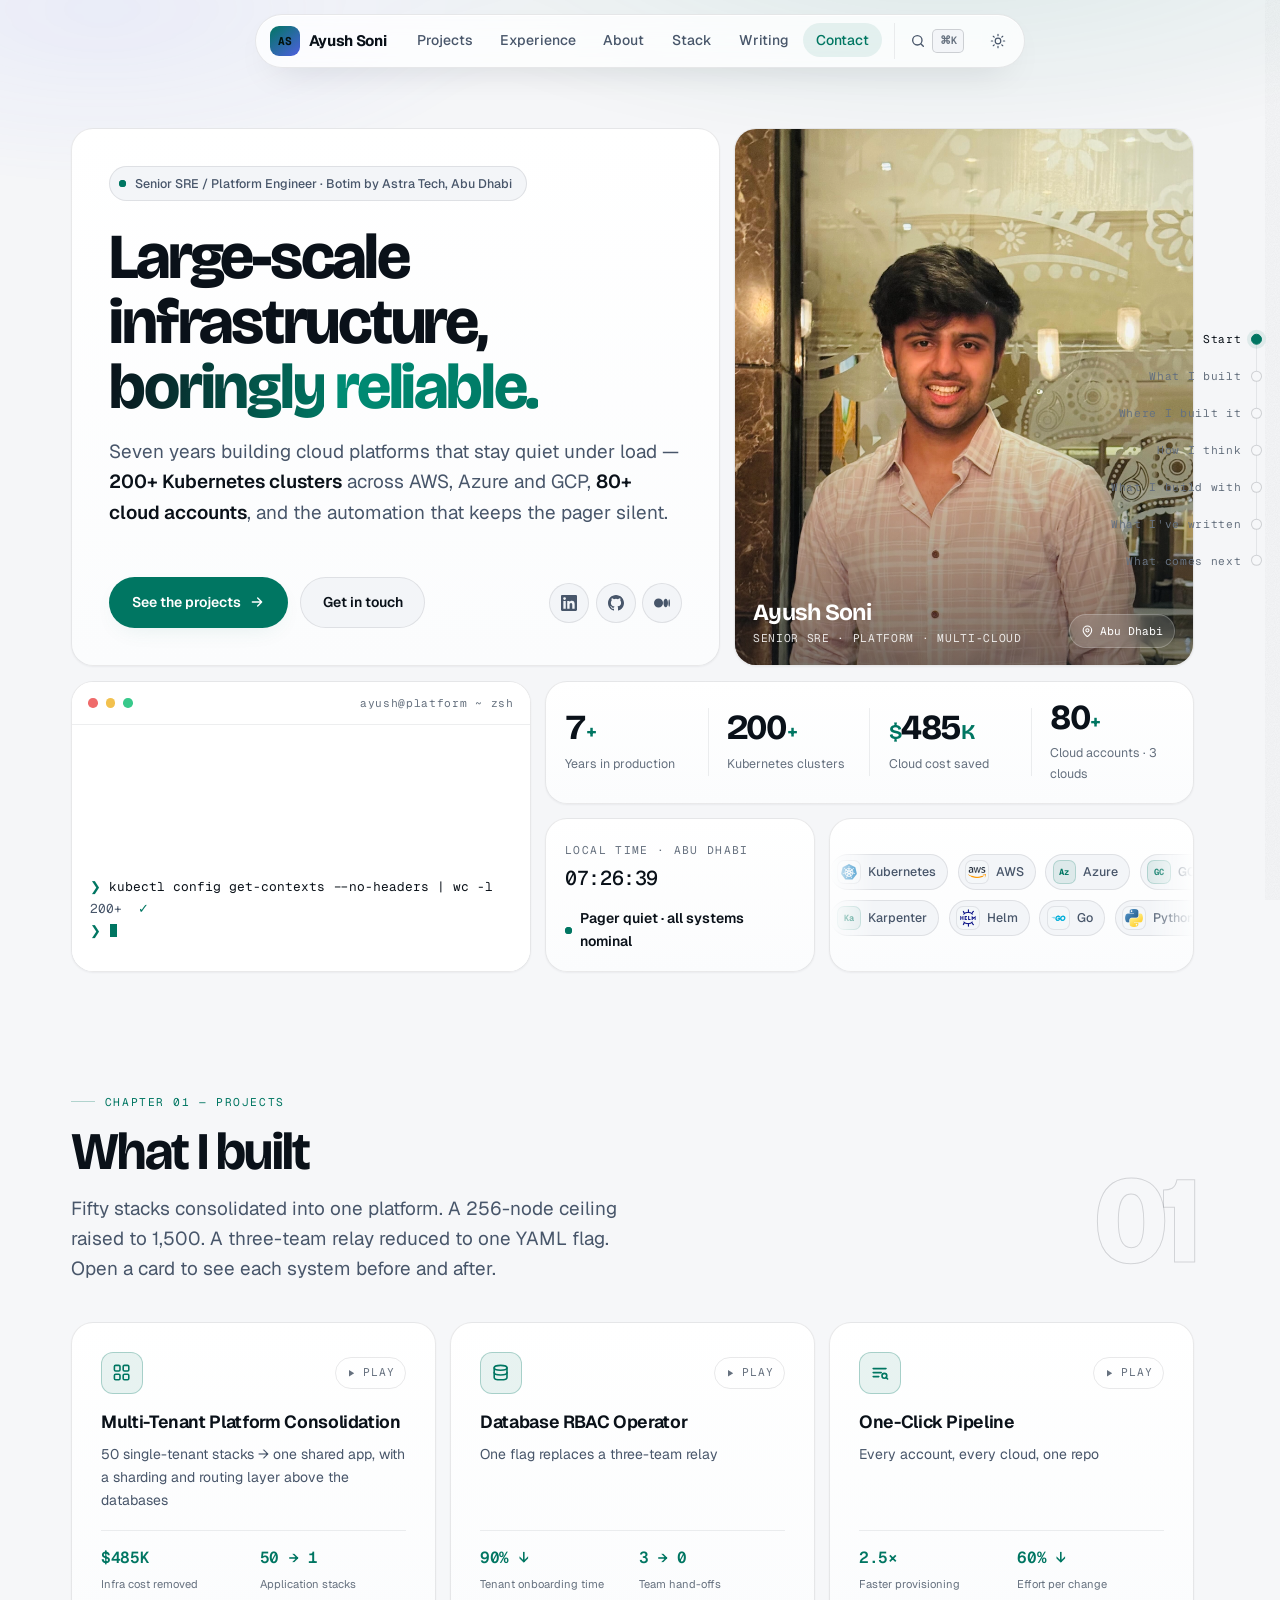
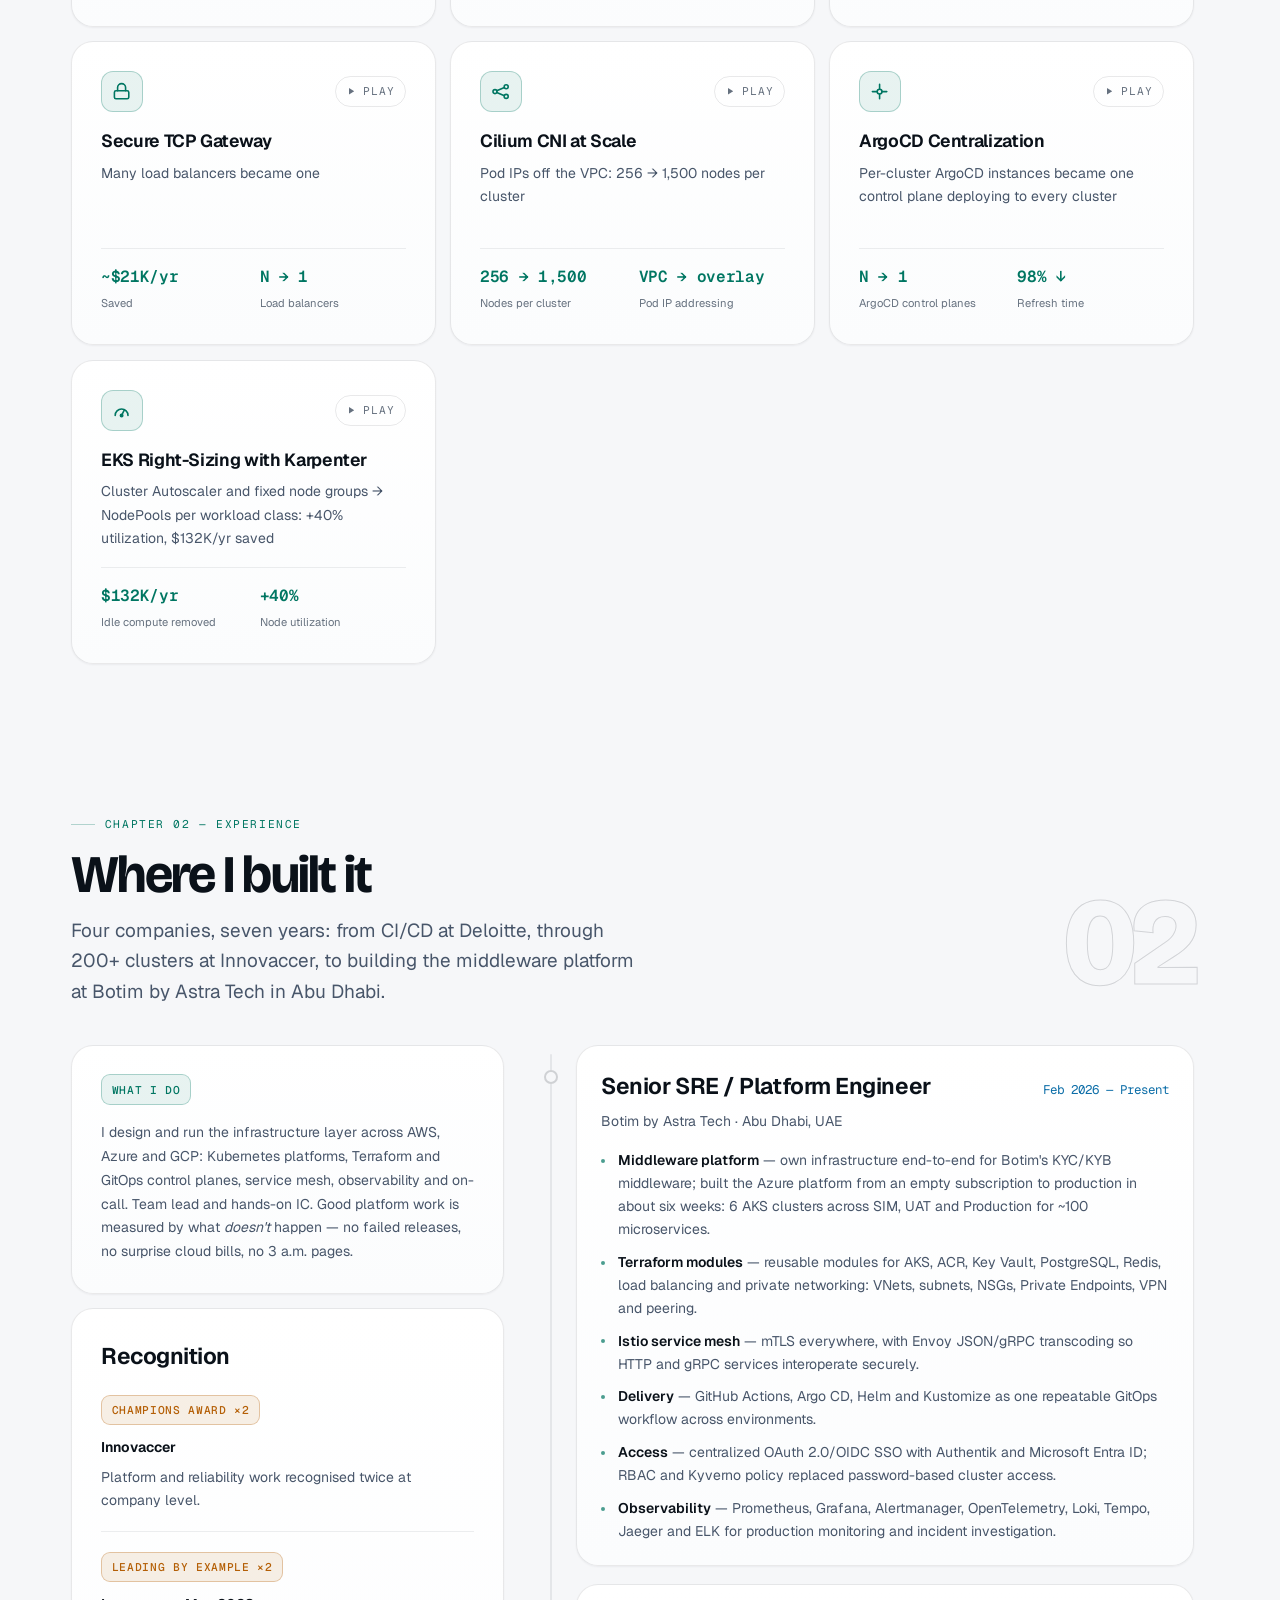
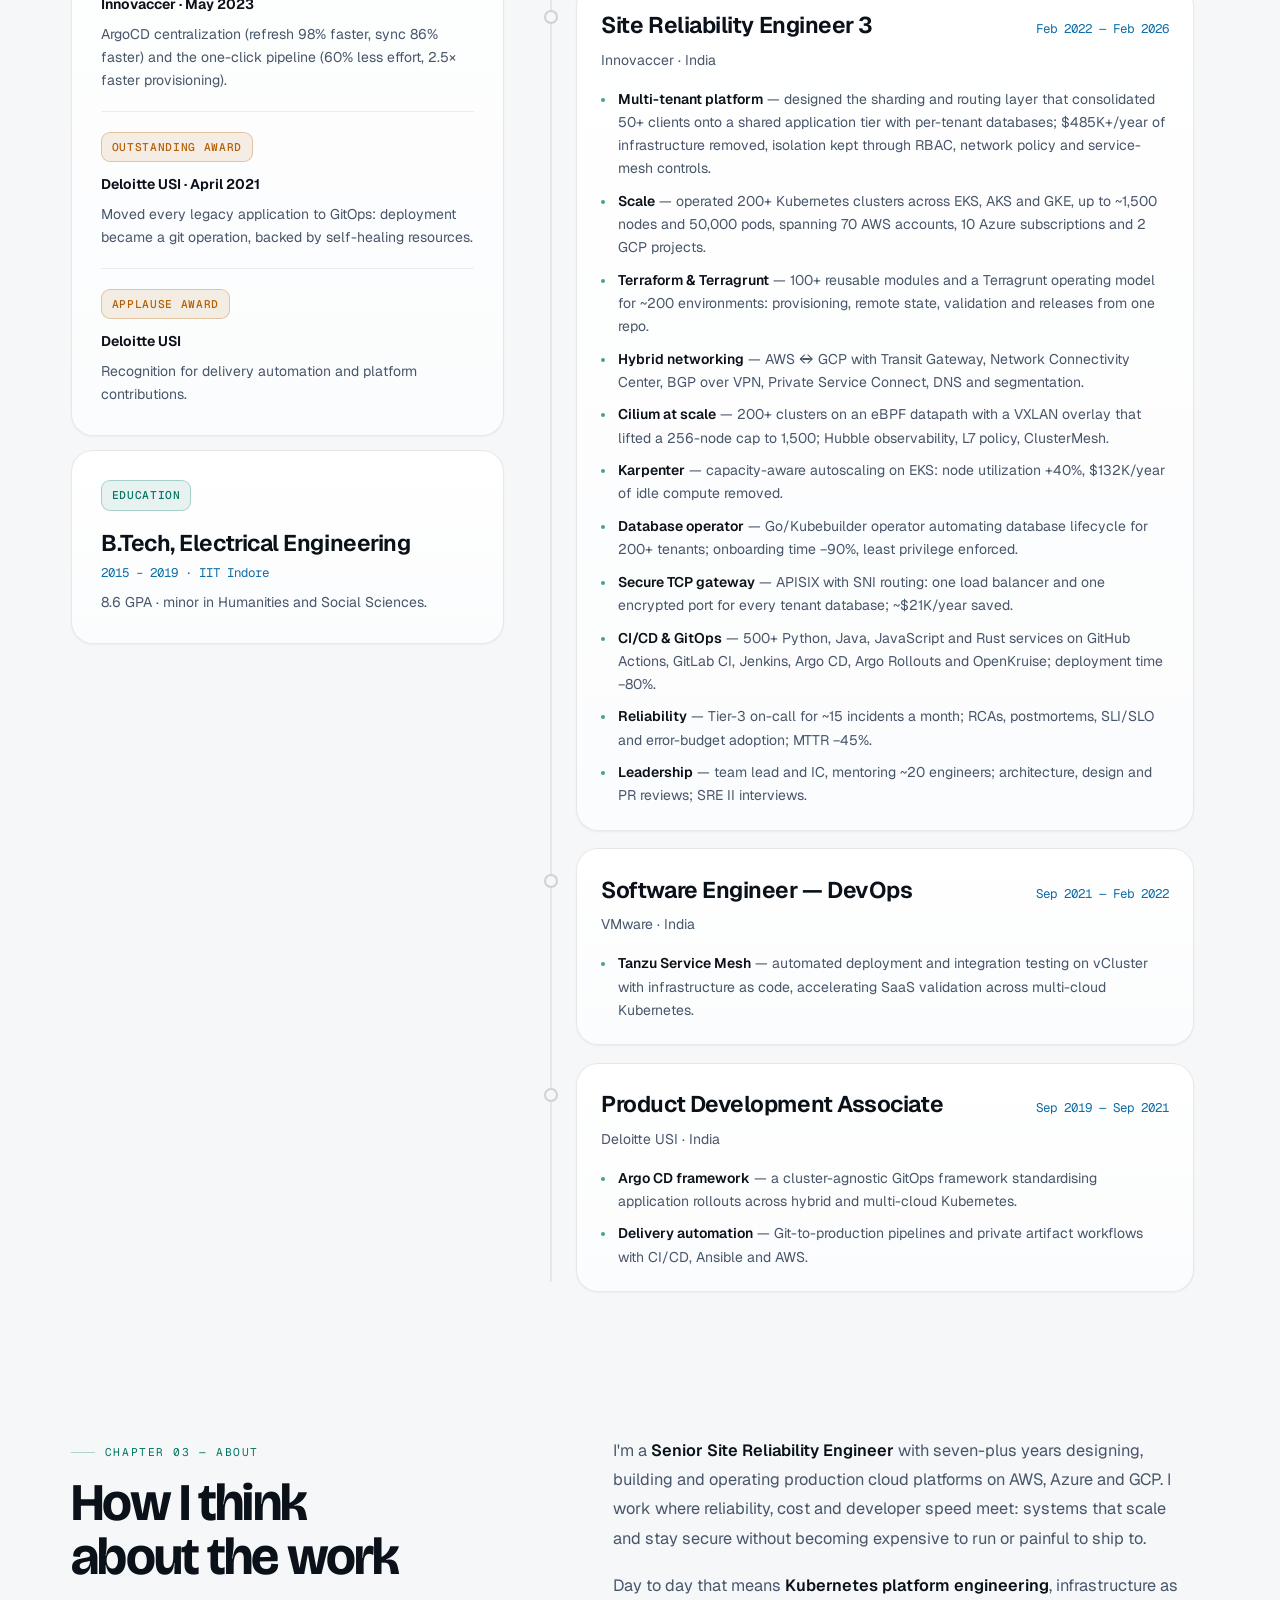
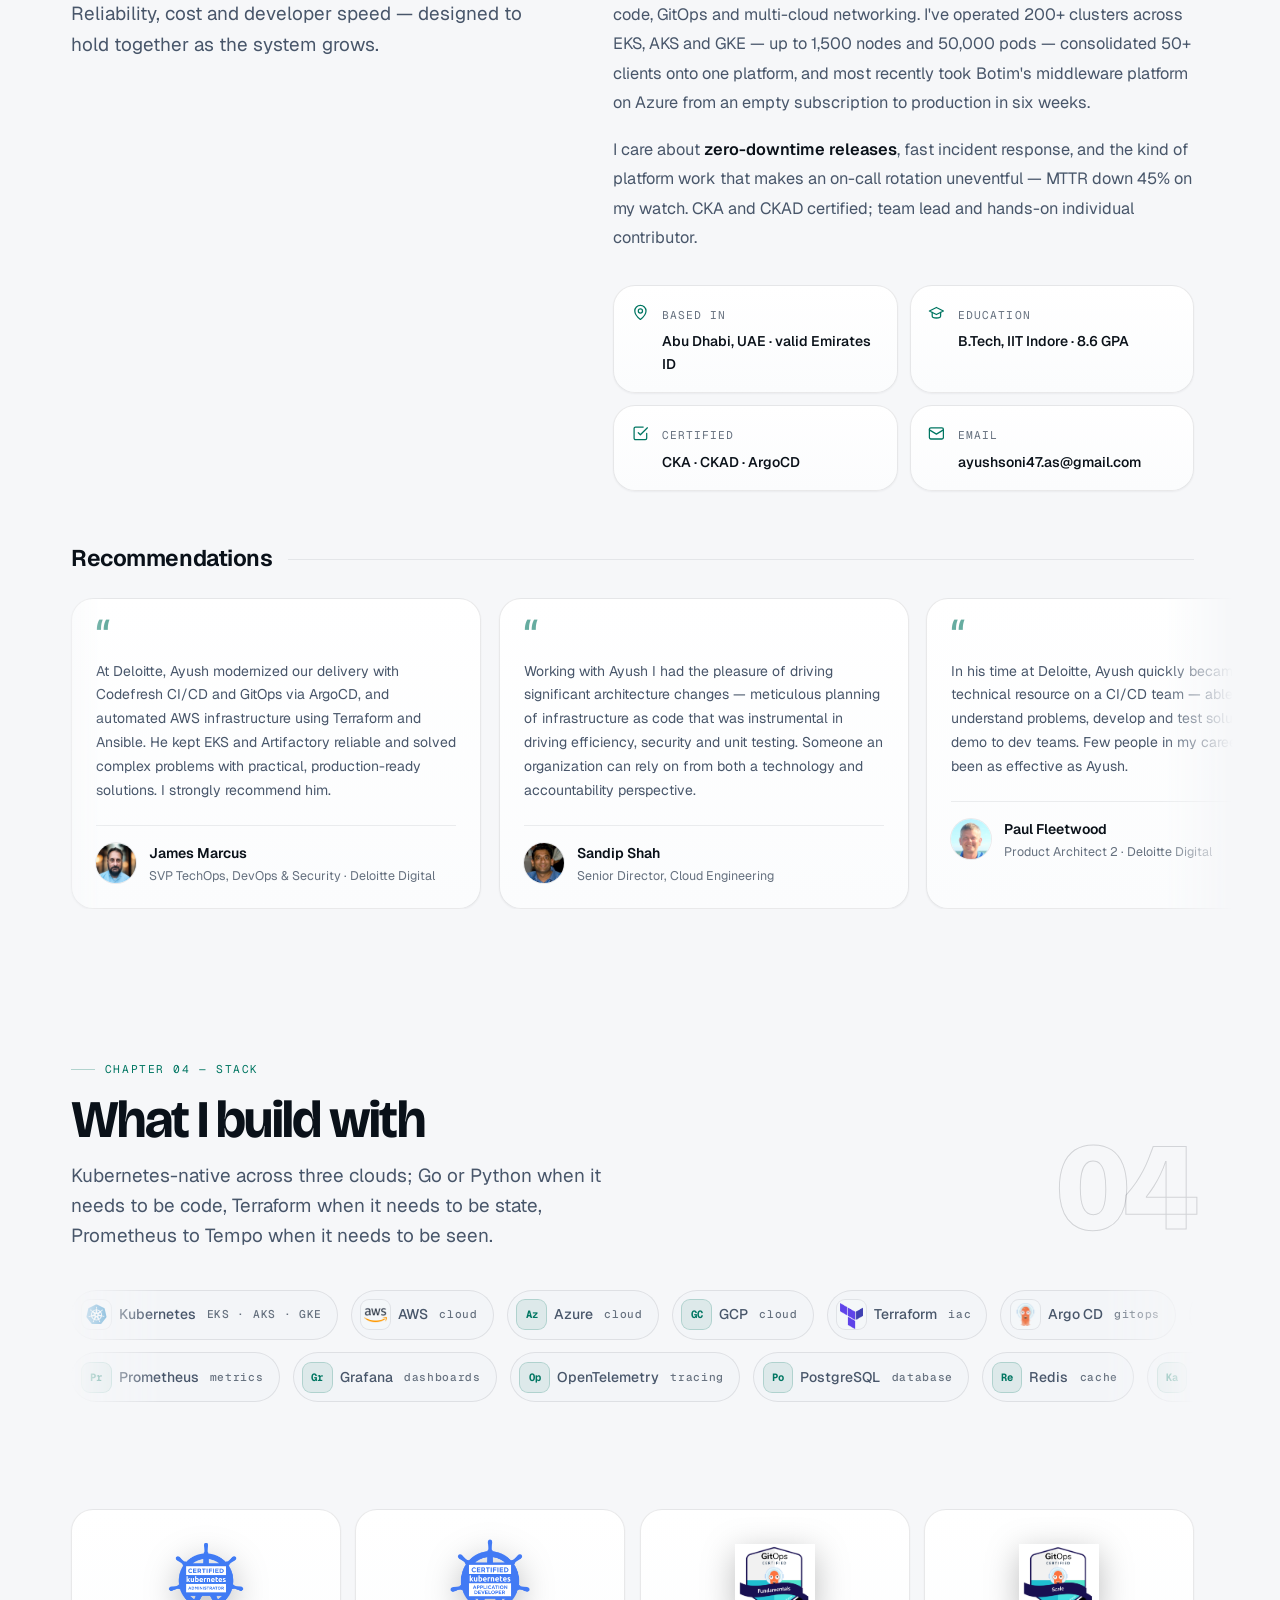
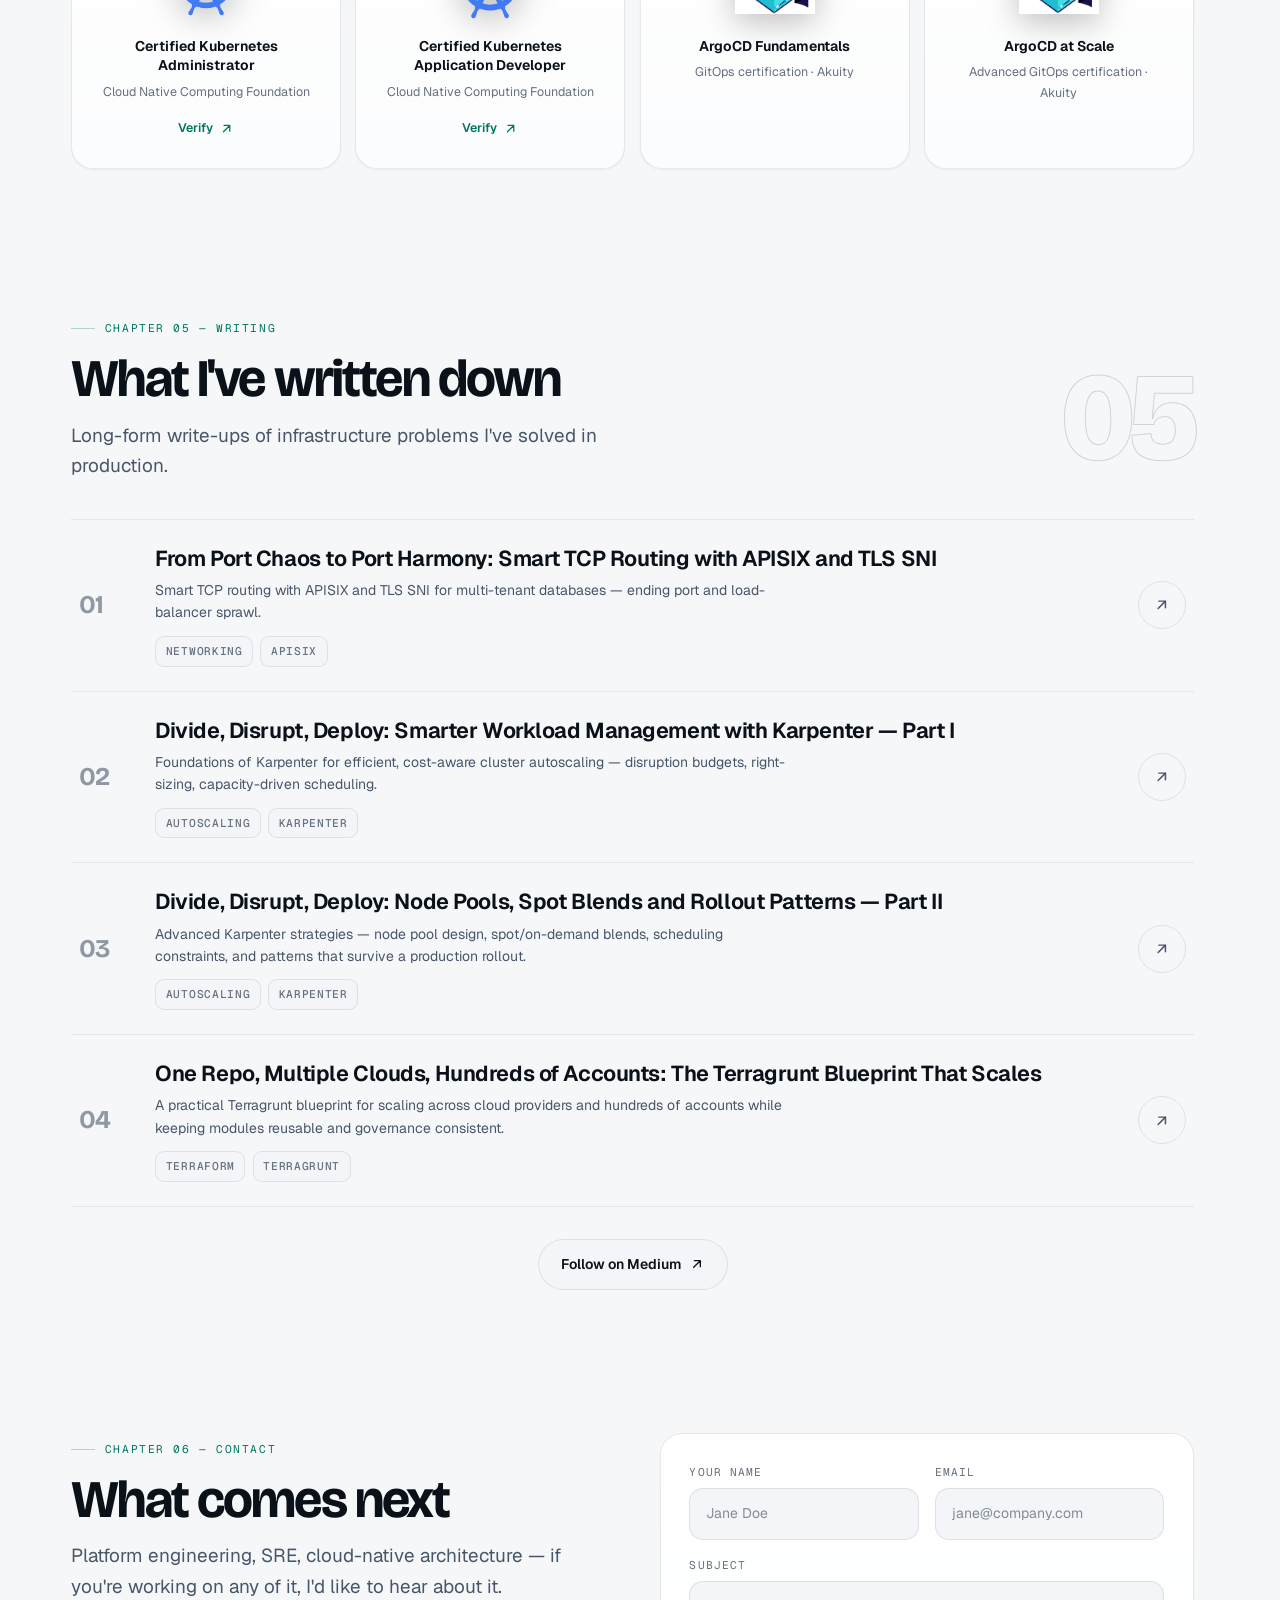
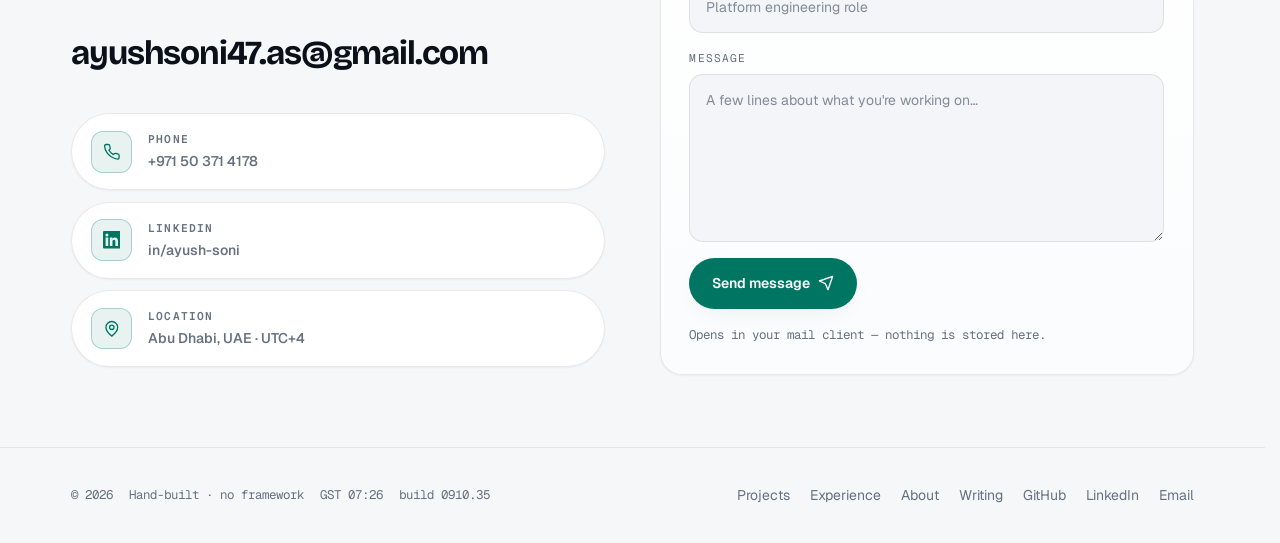
==== commit 5bf638f0: "new portfolio design" ====
--- a/index.html
+++ b/index.html
@@ -1668,10 +1668,10 @@
     key:'multitenant',name:'Multi-Tenant Platform Consolidation',short:'50 single-tenant stacks → one shared app, with a sharding and routing layer above the databases',
     icon:'<svg viewBox="0 0 24 24" fill="none" stroke="currentColor" stroke-width="2" stroke-linecap="round" stroke-linejoin="round"><rect x="3" y="3" width="7" height="7" rx="1.5"/><rect x="14" y="3" width="7" height="7" rx="1.5"/><rect x="3" y="14" width="7" height="7" rx="1.5"/><rect x="14" y="14" width="7" height="7" rx="1.5"/></svg>',
     tags:['Multi-tenant','Sharding','nginx','Authentik','etcd'],title:'Multi-Tenant Platform: Sharding &amp; Routing Layer Above the Database',
-    desc:'Every client used to be a full single-tenant copy: <code>tenant1.innovaccer.com</code> hit tenant-1\'s own load balancer, reached an application on tenant-1\'s own EKS cluster, and talked to tenant-1\'s database inside its own network — fifty times over. I designed the move to a shared application tier with <b>directory-based sharding</b> keyed on the tenant: each tenant\'s data lives in its own database partition, and a lookup layer resolves every request to the right one. nginx reads the host and sets a tenant header; the application asks my DB router for that tenant\'s shard; the router has <b>Authentik</b> validate the tenant ID and confirm the request is authorized for the credentials it wants, then returns the shard endpoint from the shard directory in <b>etcd</b>. Applications are shared, data stays partitioned per tenant, and $485K of duplicated infrastructure went away.',
+    desc:'Every client used to be a full single-tenant copy: <code>tenant1.company.com</code> hit tenant-1\'s own load balancer, reached an application on tenant-1\'s own EKS cluster, and talked to tenant-1\'s database inside its own network — fifty times over. I designed the move to a shared application tier with <b>directory-based sharding</b> keyed on the tenant: each tenant\'s data lives in its own database partition, and a lookup layer resolves every request to the right one. nginx reads the host and sets a tenant header; the application asks my DB router for that tenant\'s shard; the router has <b>Authentik</b> validate the tenant ID and confirm the request is authorized for the credentials it wants, then returns the shard endpoint from the shard directory in <b>etcd</b>. Applications are shared, data stays partitioned per tenant, and $485K of duplicated infrastructure went away.',
     metrics:[['$485K','Infra cost removed'],['50 → 1','Application stacks'],['1 shard / tenant','Data still isolated']],
     modes:[['manual','Before · one stack per tenant'],['operator','After · shared app, routed data']],compare:['50 LBs, 50 clusters, 50 networks','1 platform, 50 isolated DBs, −$485K'],
-    steps:{manual:['tenant1.innovaccer.com → tenant-1\'s own load balancer','…to the app on tenant-1\'s own EKS cluster','…to tenant-1\'s database in its own network','×50 tenants = fifty of everything'],
+    steps:{manual:['tenant1.company.com → tenant-1\'s own load balancer','…to the app on tenant-1\'s own EKS cluster','…to tenant-1\'s database in its own network','×50 tenants = fifty of everything'],
            operator:['nginx reads the host, sets X-Tenant-ID (the shard key)','Shared app asks the DB router for the tenant\'s shard','Authentik authorizes the request; etcd (shard directory) returns the endpoint','App connects to that tenant\'s partition — apps shared, data isolated']},
     svg:function(){
       var s='',Y=[52,140,228];
@@ -1679,7 +1679,7 @@
       Y.forEach(function(y,i){var t=i+1;
         s+='<rect x="392" y="'+(y-8)+'" width="380" height="64" rx="10" class="net" id="mt-net'+i+'"/><text x="764" y="'+(y+2)+'" class="tiny" text-anchor="end">tenant-'+t+' network</text>';
         s+=wire('M210 '+(y+24)+'H238')+wire('M380 '+(y+24)+'H408')+wire('M560 '+(y+24)+'H598');
-        s+='<g class="node" id="mt-rq'+i+'" transform="translate(40,'+y+')"><rect width="170" height="48" rx="10"/><text x="14" y="21" class="n-title" style="font-size:11px">tenant'+t+'.innovaccer.com</text><text x="14" y="36" class="n-sub">request</text></g>';
+        s+='<g class="node" id="mt-rq'+i+'" transform="translate(40,'+y+')"><rect width="170" height="48" rx="10"/><text x="14" y="21" class="n-title" style="font-size:11px">tenant'+t+'.company.com</text><text x="14" y="36" class="n-sub">request</text></g>';
         s+='<g class="node" id="mt-lb'+i+'" transform="translate(240,'+y+')"><rect width="140" height="48" rx="10"/><g transform="translate(12,15)" class="ic">'+I.lb+'</g><text x="40" y="21" class="n-title" style="font-size:11px">LB-'+t+'</text><text x="40" y="36" class="n-sub">own load balancer</text></g>';
         s+='<g class="node" id="mt-eks'+i+'" transform="translate(410,'+y+')"><rect width="150" height="48" rx="10"/><g transform="translate(12,15)" class="ic">'+I.box+'</g><text x="40" y="21" class="n-title" style="font-size:11px">app · EKS-'+t+'</text><text x="40" y="36" class="n-sub">own cluster</text></g>';
         s+='<g class="node" id="mt-db'+i+'" transform="translate(600,'+y+')"><rect width="150" height="48" rx="10"/><g transform="translate(12,15)" class="ic">'+I.db+'</g><text x="40" y="21" class="n-title" style="font-size:11px">DB-'+t+'</text><text x="40" y="36" class="n-sub">own database</text></g>';
@@ -1690,7 +1690,7 @@
       /* after */
       s+='<g id="scene-operator"><text x="40" y="26" class="lbl">MULTI-TENANT · SHARED APP, ROUTED DATA</text><text x="860" y="26" class="lbl lbl-r" id="mo-cnt">LBs 1 · EKS shared · DBs 1 per tenant</text>';
       s+=wire('M200 76H228')+wire('M390 76H408')+wire('M485 116V148')+wire('M408 182H382')+wire('M408 182 C 395 182, 395 244, 382 244')+wire('M560 76 C 640 76, 660 76, 698 76')+wire('M560 84 C 640 84, 650 136, 698 136')+wire('M560 92 C 640 92, 650 196, 698 196');
-      s+='<g class="node" id="mo-rq" transform="translate(30,52)"><rect width="170" height="48" rx="10"/><text x="14" y="21" class="n-title" style="font-size:11px" id="mo-host">tenant1.innovaccer.com</text><text x="14" y="36" class="n-sub">request</text></g>';
+      s+='<g class="node" id="mo-rq" transform="translate(30,52)"><rect width="170" height="48" rx="10"/><text x="14" y="21" class="n-title" style="font-size:11px" id="mo-host">tenant1.company.com</text><text x="14" y="36" class="n-sub">request</text></g>';
       s+='<g class="node" id="mo-ngx" transform="translate(230,44)"><rect width="160" height="64" rx="12"/><g transform="translate(14,22)" class="ic">'+I.lb+'</g><text x="42" y="26" class="n-title" style="font-size:12px">nginx ingress</text><text x="42" y="42" class="tiny" id="mo-hdr">X-Tenant-ID: —</text></g>';
       s+='<g class="node" id="mo-app" transform="translate(410,44)"><rect width="150" height="64" rx="12"/><g transform="translate(14,22)" class="ic">'+I.box+'</g><text x="42" y="26" class="n-title" style="font-size:12px">shared app</text><text x="42" y="42" class="n-sub">one EKS platform</text></g>';
       s+='<g class="node" id="mo-rt" transform="translate(410,150)"><rect width="150" height="64" rx="12"/><g transform="translate(14,22)" class="ic">'+I.git+'</g><text x="42" y="26" class="n-title" style="font-size:12px">DB router</text><text x="42" y="42" class="tiny" id="mo-shard">shard: —</text></g>';
@@ -1719,7 +1719,7 @@
       }
       a.elapsed('1 platform');
       function reqFlow(b,tenant,db,shard,fast){
-        a.at(b,function(){a.txt('mo-host','tenant'+tenant+'.innovaccer.com');a.act('mo-rq',true);a.mv('mo-pk',200,76,fast,true);a.on('mo-pk');a.step(0);a.txt('mo-hdr','X-Tenant-ID: —');a.txt('mo-shard','shard: —');['mo-c0','mo-c1','mo-c2'].forEach(function(id){a.off(id);a.off(id,'is-ok')});[1,2,3].forEach(function(k){a.act('mo-db'+k,false)})});
+        a.at(b,function(){a.txt('mo-host','tenant'+tenant+'.company.com');a.act('mo-rq',true);a.mv('mo-pk',200,76,fast,true);a.on('mo-pk');a.step(0);a.txt('mo-hdr','X-Tenant-ID: —');a.txt('mo-shard','shard: —');['mo-c0','mo-c1','mo-c2'].forEach(function(id){a.off(id);a.off(id,'is-ok')});[1,2,3].forEach(function(k){a.act('mo-db'+k,false)})});
         a.at(b+150,function(){a.mv('mo-pk',228,76,fast)});
         a.at(b+650,function(){a.act('mo-rq',false);a.act('mo-ngx',true);a.txt('mo-hdr','X-Tenant-ID: tenant'+tenant);a.txt('mo-c0','› nginx: host → X-Tenant-ID: tenant'+tenant);a.on('mo-c0');a.mv('mo-pk',408,76,fast)});
         a.at(b+1150,function(){a.act('mo-ngx',false);a.act('mo-app',true);a.step(1);a.mv('mo-pk',485,148,fast)});
